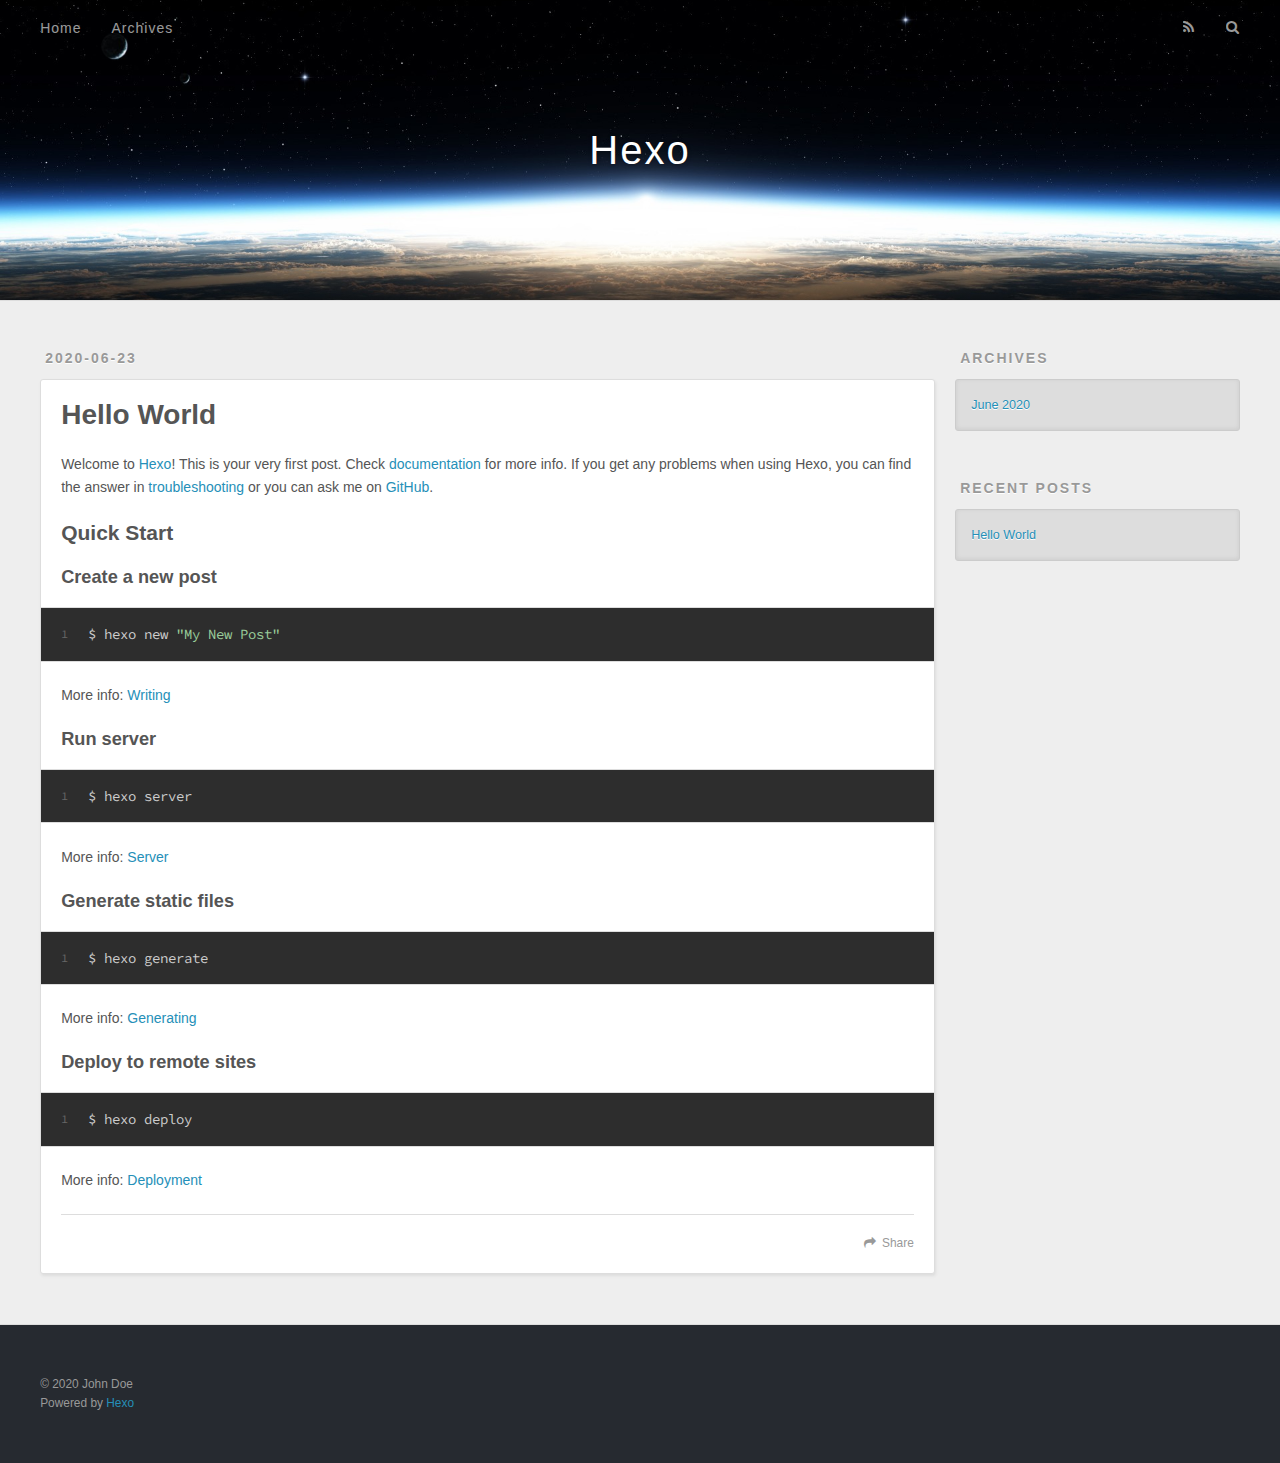
==== index.html @ b9de6163 "Site updated: 2020-06-23 17:57:42" ====
<!DOCTYPE html>
<html>
<head>
  <meta charset="utf-8">
  

  
  <title>Hexo</title>
  <meta name="viewport" content="width=device-width, initial-scale=1, maximum-scale=1">
  <meta property="og:type" content="website">
<meta property="og:title" content="Hexo">
<meta property="og:url" content="http://yoursite.com/index.html">
<meta property="og:site_name" content="Hexo">
<meta property="og:locale" content="en_US">
<meta property="article:author" content="John Doe">
<meta name="twitter:card" content="summary">
  
    <link rel="alternate" href="/atom.xml" title="Hexo" type="application/atom+xml">
  
  
    <link rel="icon" href="/favicon.png">
  
  
    <link href="//fonts.googleapis.com/css?family=Source+Code+Pro" rel="stylesheet" type="text/css">
  
  
<link rel="stylesheet" href="/css/style.css">

<meta name="generator" content="Hexo 4.2.1"></head>

<body>
  <div id="container">
    <div id="wrap">
      <header id="header">
  <div id="banner"></div>
  <div id="header-outer" class="outer">
    <div id="header-title" class="inner">
      <h1 id="logo-wrap">
        <a href="/" id="logo">Hexo</a>
      </h1>
      
    </div>
    <div id="header-inner" class="inner">
      <nav id="main-nav">
        <a id="main-nav-toggle" class="nav-icon"></a>
        
          <a class="main-nav-link" href="/">Home</a>
        
          <a class="main-nav-link" href="/archives">Archives</a>
        
      </nav>
      <nav id="sub-nav">
        
          <a id="nav-rss-link" class="nav-icon" href="/atom.xml" title="RSS Feed"></a>
        
        <a id="nav-search-btn" class="nav-icon" title="Search"></a>
      </nav>
      <div id="search-form-wrap">
        <form action="//google.com/search" method="get" accept-charset="UTF-8" class="search-form"><input type="search" name="q" class="search-form-input" placeholder="Search"><button type="submit" class="search-form-submit">&#xF002;</button><input type="hidden" name="sitesearch" value="http://yoursite.com"></form>
      </div>
    </div>
  </div>
</header>
      <div class="outer">
        <section id="main">
  
    <article id="post-hello-world" class="article article-type-post" itemscope itemprop="blogPost">
  <div class="article-meta">
    <a href="/2020/06/23/hello-world/" class="article-date">
  <time datetime="2020-06-23T09:22:14.409Z" itemprop="datePublished">2020-06-23</time>
</a>
    
  </div>
  <div class="article-inner">
    
    
      <header class="article-header">
        
  
    <h1 itemprop="name">
      <a class="article-title" href="/2020/06/23/hello-world/">Hello World</a>
    </h1>
  

      </header>
    
    <div class="article-entry" itemprop="articleBody">
      
        <p>Welcome to <a href="https://hexo.io/" target="_blank" rel="noopener">Hexo</a>! This is your very first post. Check <a href="https://hexo.io/docs/" target="_blank" rel="noopener">documentation</a> for more info. If you get any problems when using Hexo, you can find the answer in <a href="https://hexo.io/docs/troubleshooting.html" target="_blank" rel="noopener">troubleshooting</a> or you can ask me on <a href="https://github.com/hexojs/hexo/issues" target="_blank" rel="noopener">GitHub</a>.</p>
<h2 id="Quick-Start"><a href="#Quick-Start" class="headerlink" title="Quick Start"></a>Quick Start</h2><h3 id="Create-a-new-post"><a href="#Create-a-new-post" class="headerlink" title="Create a new post"></a>Create a new post</h3><figure class="highlight bash"><table><tr><td class="gutter"><pre><span class="line">1</span><br></pre></td><td class="code"><pre><span class="line">$ hexo new <span class="string">"My New Post"</span></span><br></pre></td></tr></table></figure>

<p>More info: <a href="https://hexo.io/docs/writing.html" target="_blank" rel="noopener">Writing</a></p>
<h3 id="Run-server"><a href="#Run-server" class="headerlink" title="Run server"></a>Run server</h3><figure class="highlight bash"><table><tr><td class="gutter"><pre><span class="line">1</span><br></pre></td><td class="code"><pre><span class="line">$ hexo server</span><br></pre></td></tr></table></figure>

<p>More info: <a href="https://hexo.io/docs/server.html" target="_blank" rel="noopener">Server</a></p>
<h3 id="Generate-static-files"><a href="#Generate-static-files" class="headerlink" title="Generate static files"></a>Generate static files</h3><figure class="highlight bash"><table><tr><td class="gutter"><pre><span class="line">1</span><br></pre></td><td class="code"><pre><span class="line">$ hexo generate</span><br></pre></td></tr></table></figure>

<p>More info: <a href="https://hexo.io/docs/generating.html" target="_blank" rel="noopener">Generating</a></p>
<h3 id="Deploy-to-remote-sites"><a href="#Deploy-to-remote-sites" class="headerlink" title="Deploy to remote sites"></a>Deploy to remote sites</h3><figure class="highlight bash"><table><tr><td class="gutter"><pre><span class="line">1</span><br></pre></td><td class="code"><pre><span class="line">$ hexo deploy</span><br></pre></td></tr></table></figure>

<p>More info: <a href="https://hexo.io/docs/one-command-deployment.html" target="_blank" rel="noopener">Deployment</a></p>

      
    </div>
    <footer class="article-footer">
      <a data-url="http://yoursite.com/2020/06/23/hello-world/" data-id="ckbrq4hy50000mcreekbw2uoo" class="article-share-link">Share</a>
      
      
    </footer>
  </div>
  
</article>


  


</section>
        
          <aside id="sidebar">
  
    

  
    

  
    
  
    
  <div class="widget-wrap">
    <h3 class="widget-title">Archives</h3>
    <div class="widget">
      <ul class="archive-list"><li class="archive-list-item"><a class="archive-list-link" href="/archives/2020/06/">June 2020</a></li></ul>
    </div>
  </div>


  
    
  <div class="widget-wrap">
    <h3 class="widget-title">Recent Posts</h3>
    <div class="widget">
      <ul>
        
          <li>
            <a href="/2020/06/23/hello-world/">Hello World</a>
          </li>
        
      </ul>
    </div>
  </div>

  
</aside>
        
      </div>
      <footer id="footer">
  
  <div class="outer">
    <div id="footer-info" class="inner">
      &copy; 2020 John Doe<br>
      Powered by <a href="http://hexo.io/" target="_blank">Hexo</a>
    </div>
  </div>
</footer>
    </div>
    <nav id="mobile-nav">
  
    <a href="/" class="mobile-nav-link">Home</a>
  
    <a href="/archives" class="mobile-nav-link">Archives</a>
  
</nav>
    

<script src="//ajax.googleapis.com/ajax/libs/jquery/2.0.3/jquery.min.js"></script>


  
<link rel="stylesheet" href="/fancybox/jquery.fancybox.css">

  
<script src="/fancybox/jquery.fancybox.pack.js"></script>




<script src="/js/script.js"></script>




  </div>
</body>
</html>
---- css/style.css ----
body {
  width: 100%;
}
body:before,
body:after {
  content: "";
  display: table;
}
body:after {
  clear: both;
}
html,
body,
div,
span,
applet,
object,
iframe,
h1,
h2,
h3,
h4,
h5,
h6,
p,
blockquote,
pre,
a,
abbr,
acronym,
address,
big,
cite,
code,
del,
dfn,
em,
img,
ins,
kbd,
q,
s,
samp,
small,
strike,
strong,
sub,
sup,
tt,
var,
dl,
dt,
dd,
ol,
ul,
li,
fieldset,
form,
label,
legend,
table,
caption,
tbody,
tfoot,
thead,
tr,
th,
td {
  margin: 0;
  padding: 0;
  border: 0;
  outline: 0;
  font-weight: inherit;
  font-style: inherit;
  font-family: inherit;
  font-size: 100%;
  vertical-align: baseline;
}
body {
  line-height: 1;
  color: #000;
  background: #fff;
}
ol,
ul {
  list-style: none;
}
table {
  border-collapse: separate;
  border-spacing: 0;
  vertical-align: middle;
}
caption,
th,
td {
  text-align: left;
  font-weight: normal;
  vertical-align: middle;
}
a img {
  border: none;
}
input,
button {
  margin: 0;
  padding: 0;
}
input::-moz-focus-inner,
button::-moz-focus-inner {
  border: 0;
  padding: 0;
}
@font-face {
  font-family: FontAwesome;
  font-style: normal;
  font-weight: normal;
  src: url("fonts/fontawesome-webfont.eot?v=#4.0.3");
  src: url("fonts/fontawesome-webfont.eot?#iefix&v=#4.0.3") format("embedded-opentype"), url("fonts/fontawesome-webfont.woff?v=#4.0.3") format("woff"), url("fonts/fontawesome-webfont.ttf?v=#4.0.3") format("truetype"), url("fonts/fontawesome-webfont.svg#fontawesomeregular?v=#4.0.3") format("svg");
}
html,
body,
#container {
  height: 100%;
}
body {
  background: #eee;
  font: 14px -apple-system, BlinkMacSystemFont, "Segoe UI", "Roboto", "Oxygen", "Ubuntu", "Cantarell", "Fira Sans", "Droid Sans", "Helvetica Neue", sans-serif;
  -webkit-text-size-adjust: 100%;
}
.outer {
  max-width: 1220px;
  margin: 0 auto;
  padding: 0 20px;
}
.outer:before,
.outer:after {
  content: "";
  display: table;
}
.outer:after {
  clear: both;
}
.inner {
  display: inline;
  float: left;
  width: 98.33333333333333%;
  margin: 0 0.833333333333333%;
}
.left,
.alignleft {
  float: left;
}
.right,
.alignright {
  float: right;
}
.clear {
  clear: both;
}
#container {
  position: relative;
}
.mobile-nav-on {
  overflow: hidden;
}
#wrap {
  height: 100%;
  width: 100%;
  position: absolute;
  top: 0;
  left: 0;
  -webkit-transition: 0.2s ease-out;
  -moz-transition: 0.2s ease-out;
  -ms-transition: 0.2s ease-out;
  transition: 0.2s ease-out;
  z-index: 1;
  background: #eee;
}
.mobile-nav-on #wrap {
  left: 280px;
}
@media screen and (min-width: 768px) {
  #main {
    display: inline;
    float: left;
    width: 73.33333333333333%;
    margin: 0 0.833333333333333%;
  }
}
.article-date,
.article-category-link,
.archive-year,
.widget-title {
  text-decoration: none;
  text-transform: uppercase;
  letter-spacing: 2px;
  color: #999;
  margin-bottom: 1em;
  margin-left: 5px;
  line-height: 1em;
  text-shadow: 0 1px #fff;
  font-weight: bold;
}
.article-inner,
.archive-article-inner {
  background: #fff;
  -webkit-box-shadow: 1px 2px 3px #ddd;
  box-shadow: 1px 2px 3px #ddd;
  border: 1px solid #ddd;
  border-radius: 3px;
}
.article-entry h1,
.widget h1 {
  font-size: 2em;
}
.article-entry h2,
.widget h2 {
  font-size: 1.5em;
}
.article-entry h3,
.widget h3 {
  font-size: 1.3em;
}
.article-entry h4,
.widget h4 {
  font-size: 1.2em;
}
.article-entry h5,
.widget h5 {
  font-size: 1em;
}
.article-entry h6,
.widget h6 {
  font-size: 1em;
  color: #999;
}
.article-entry hr,
.widget hr {
  border: 1px dashed #ddd;
}
.article-entry strong,
.widget strong {
  font-weight: bold;
}
.article-entry em,
.widget em,
.article-entry cite,
.widget cite {
  font-style: italic;
}
.article-entry sup,
.widget sup,
.article-entry sub,
.widget sub {
  font-size: 0.75em;
  line-height: 0;
  position: relative;
  vertical-align: baseline;
}
.article-entry sup,
.widget sup {
  top: -0.5em;
}
.article-entry sub,
.widget sub {
  bottom: -0.2em;
}
.article-entry small,
.widget small {
  font-size: 0.85em;
}
.article-entry acronym,
.widget acronym,
.article-entry abbr,
.widget abbr {
  border-bottom: 1px dotted;
}
.article-entry ul,
.widget ul,
.article-entry ol,
.widget ol,
.article-entry dl,
.widget dl {
  margin: 0 20px;
  line-height: 1.6em;
}
.article-entry ul ul,
.widget ul ul,
.article-entry ol ul,
.widget ol ul,
.article-entry ul ol,
.widget ul ol,
.article-entry ol ol,
.widget ol ol {
  margin-top: 0;
  margin-bottom: 0;
}
.article-entry ul,
.widget ul {
  list-style: disc;
}
.article-entry ol,
.widget ol {
  list-style: decimal;
}
.article-entry dt,
.widget dt {
  font-weight: bold;
}
#header {
  height: 300px;
  position: relative;
  border-bottom: 1px solid #ddd;
}
#header:before,
#header:after {
  content: "";
  position: absolute;
  left: 0;
  right: 0;
  height: 40px;
}
#header:before {
  top: 0;
  background: -webkit-linear-gradient(rgba(0,0,0,0.2), transparent);
  background: -moz-linear-gradient(rgba(0,0,0,0.2), transparent);
  background: -ms-linear-gradient(rgba(0,0,0,0.2), transparent);
  background: linear-gradient(rgba(0,0,0,0.2), transparent);
}
#header:after {
  bottom: 0;
  background: -webkit-linear-gradient(transparent, rgba(0,0,0,0.2));
  background: -moz-linear-gradient(transparent, rgba(0,0,0,0.2));
  background: -ms-linear-gradient(transparent, rgba(0,0,0,0.2));
  background: linear-gradient(transparent, rgba(0,0,0,0.2));
}
#header-outer {
  height: 100%;
  position: relative;
}
#header-inner {
  position: relative;
  overflow: hidden;
}
#banner {
  position: absolute;
  top: 0;
  left: 0;
  width: 100%;
  height: 100%;
  background: url("images/banner.jpg") center #000;
  -webkit-background-size: cover;
  -moz-background-size: cover;
  background-size: cover;
  z-index: -1;
}
#header-title {
  text-align: center;
  height: 40px;
  position: absolute;
  top: 50%;
  left: 0;
  margin-top: -20px;
}
#logo,
#subtitle {
  text-decoration: none;
  color: #fff;
  font-weight: 300;
  text-shadow: 0 1px 4px rgba(0,0,0,0.3);
}
#logo {
  font-size: 40px;
  line-height: 40px;
  letter-spacing: 2px;
}
#subtitle {
  font-size: 16px;
  line-height: 16px;
  letter-spacing: 1px;
}
#subtitle-wrap {
  margin-top: 16px;
}
#main-nav {
  float: left;
  margin-left: -15px;
}
.nav-icon,
.main-nav-link {
  float: left;
  color: #fff;
  opacity: 0.6;
  text-decoration: none;
  text-shadow: 0 1px rgba(0,0,0,0.2);
  -webkit-transition: opacity 0.2s;
  -moz-transition: opacity 0.2s;
  -ms-transition: opacity 0.2s;
  transition: opacity 0.2s;
  display: block;
  padding: 20px 15px;
}
.nav-icon:hover,
.main-nav-link:hover {
  opacity: 1;
}
.nav-icon {
  font-family: FontAwesome;
  text-align: center;
  font-size: 14px;
  width: 14px;
  height: 14px;
  padding: 20px 15px;
  position: relative;
  cursor: pointer;
}
.main-nav-link {
  font-weight: 300;
  letter-spacing: 1px;
}
@media screen and (max-width: 479px) {
  .main-nav-link {
    display: none;
  }
}
#main-nav-toggle {
  display: none;
}
#main-nav-toggle:before {
  content: "\f0c9";
}
@media screen and (max-width: 479px) {
  #main-nav-toggle {
    display: block;
  }
}
#sub-nav {
  float: right;
  margin-right: -15px;
}
#nav-rss-link:before {
  content: "\f09e";
}
#nav-search-btn:before {
  content: "\f002";
}
#search-form-wrap {
  position: absolute;
  top: 15px;
  width: 150px;
  height: 30px;
  right: -150px;
  opacity: 0;
  -webkit-transition: 0.2s ease-out;
  -moz-transition: 0.2s ease-out;
  -ms-transition: 0.2s ease-out;
  transition: 0.2s ease-out;
}
#search-form-wrap.on {
  opacity: 1;
  right: 0;
}
@media screen and (max-width: 479px) {
  #search-form-wrap {
    width: 100%;
    right: -100%;
  }
}
.search-form {
  position: absolute;
  top: 0;
  left: 0;
  right: 0;
  background: #fff;
  padding: 5px 15px;
  border-radius: 15px;
  -webkit-box-shadow: 0 0 10px rgba(0,0,0,0.3);
  box-shadow: 0 0 10px rgba(0,0,0,0.3);
}
.search-form-input {
  border: none;
  background: none;
  color: #555;
  width: 100%;
  font: 13px -apple-system, BlinkMacSystemFont, "Segoe UI", "Roboto", "Oxygen", "Ubuntu", "Cantarell", "Fira Sans", "Droid Sans", "Helvetica Neue", sans-serif;
  outline: none;
}
.search-form-input::-webkit-search-results-decoration,
.search-form-input::-webkit-search-cancel-button {
  -webkit-appearance: none;
}
.search-form-submit {
  position: absolute;
  top: 50%;
  right: 10px;
  margin-top: -7px;
  font: 13px FontAwesome;
  border: none;
  background: none;
  color: #bbb;
  cursor: pointer;
}
.search-form-submit:hover,
.search-form-submit:focus {
  color: #777;
}
.article {
  margin: 50px 0;
}
.article-inner {
  overflow: hidden;
}
.article-meta:before,
.article-meta:after {
  content: "";
  display: table;
}
.article-meta:after {
  clear: both;
}
.article-date {
  float: left;
}
.article-category {
  float: left;
  line-height: 1em;
  color: #ccc;
  text-shadow: 0 1px #fff;
  margin-left: 8px;
}
.article-category:before {
  content: "\2022";
}
.article-category-link {
  margin: 0 12px 1em;
}
.article-header {
  padding: 20px 20px 0;
}
.article-title {
  text-decoration: none;
  font-size: 2em;
  font-weight: bold;
  color: #555;
  line-height: 1.1em;
  -webkit-transition: color 0.2s;
  -moz-transition: color 0.2s;
  -ms-transition: color 0.2s;
  transition: color 0.2s;
}
a.article-title:hover {
  color: #258fb8;
}
.article-entry {
  color: #555;
  padding: 0 20px;
}
.article-entry:before,
.article-entry:after {
  content: "";
  display: table;
}
.article-entry:after {
  clear: both;
}
.article-entry p,
.article-entry table {
  line-height: 1.6em;
  margin: 1.6em 0;
}
.article-entry h1,
.article-entry h2,
.article-entry h3,
.article-entry h4,
.article-entry h5,
.article-entry h6 {
  font-weight: bold;
}
.article-entry h1,
.article-entry h2,
.article-entry h3,
.article-entry h4,
.article-entry h5,
.article-entry h6 {
  line-height: 1.1em;
  margin: 1.1em 0;
}
.article-entry a {
  color: #258fb8;
  text-decoration: none;
}
.article-entry a:hover {
  text-decoration: underline;
}
.article-entry ul,
.article-entry ol,
.article-entry dl {
  margin-top: 1.6em;
  margin-bottom: 1.6em;
}
.article-entry img,
.article-entry video {
  max-width: 100%;
  height: auto;
  display: block;
  margin: auto;
}
.article-entry iframe {
  border: none;
}
.article-entry table {
  width: 100%;
  border-collapse: collapse;
  border-spacing: 0;
}
.article-entry th {
  font-weight: bold;
  border-bottom: 3px solid #ddd;
  padding-bottom: 0.5em;
}
.article-entry td {
  border-bottom: 1px solid #ddd;
  padding: 10px 0;
}
.article-entry blockquote {
  font-family: Georgia, "Times New Roman", serif;
  font-size: 1.4em;
  margin: 1.6em 20px;
  text-align: center;
}
.article-entry blockquote footer {
  font-size: 14px;
  margin: 1.6em 0;
  font-family: -apple-system, BlinkMacSystemFont, "Segoe UI", "Roboto", "Oxygen", "Ubuntu", "Cantarell", "Fira Sans", "Droid Sans", "Helvetica Neue", sans-serif;
}
.article-entry blockquote footer cite:before {
  content: "—";
  padding: 0 0.5em;
}
.article-entry .pullquote {
  text-align: left;
  width: 45%;
  margin: 0;
}
.article-entry .pullquote.left {
  margin-left: 0.5em;
  margin-right: 1em;
}
.article-entry .pullquote.right {
  margin-right: 0.5em;
  margin-left: 1em;
}
.article-entry .caption {
  color: #999;
  display: block;
  font-size: 0.9em;
  margin-top: 0.5em;
  position: relative;
  text-align: center;
}
.article-entry .video-container {
  position: relative;
  padding-top: 56.25%;
  height: 0;
  overflow: hidden;
}
.article-entry .video-container iframe,
.article-entry .video-container object,
.article-entry .video-container embed {
  position: absolute;
  top: 0;
  left: 0;
  width: 100%;
  height: 100%;
  margin-top: 0;
}
.article-more-link a {
  display: inline-block;
  line-height: 1em;
  padding: 6px 15px;
  border-radius: 15px;
  background: #eee;
  color: #999;
  text-shadow: 0 1px #fff;
  text-decoration: none;
}
.article-more-link a:hover {
  background: #258fb8;
  color: #fff;
  text-decoration: none;
  text-shadow: 0 1px #1e7293;
}
.article-footer {
  font-size: 0.85em;
  line-height: 1.6em;
  border-top: 1px solid #ddd;
  padding-top: 1.6em;
  margin: 0 20px 20px;
}
.article-footer:before,
.article-footer:after {
  content: "";
  display: table;
}
.article-footer:after {
  clear: both;
}
.article-footer a {
  color: #999;
  text-decoration: none;
}
.article-footer a:hover {
  color: #555;
}
.article-tag-list-item {
  float: left;
  margin-right: 10px;
}
.article-tag-list-link:before {
  content: "#";
}
.article-comment-link {
  float: right;
}
.article-comment-link:before {
  content: "\f075";
  font-family: FontAwesome;
  padding-right: 8px;
}
.article-share-link {
  cursor: pointer;
  float: right;
  margin-left: 20px;
}
.article-share-link:before {
  content: "\f064";
  font-family: FontAwesome;
  padding-right: 6px;
}
#article-nav {
  position: relative;
}
#article-nav:before,
#article-nav:after {
  content: "";
  display: table;
}
#article-nav:after {
  clear: both;
}
@media screen and (min-width: 768px) {
  #article-nav {
    margin: 50px 0;
  }
  #article-nav:before {
    width: 8px;
    height: 8px;
    position: absolute;
    top: 50%;
    left: 50%;
    margin-top: -4px;
    margin-left: -4px;
    content: "";
    border-radius: 50%;
    background: #ddd;
    -webkit-box-shadow: 0 1px 2px #fff;
    box-shadow: 0 1px 2px #fff;
  }
}
.article-nav-link-wrap {
  text-decoration: none;
  text-shadow: 0 1px #fff;
  color: #999;
  -webkit-box-sizing: border-box;
  -moz-box-sizing: border-box;
  box-sizing: border-box;
  margin-top: 50px;
  text-align: center;
  display: block;
}
.article-nav-link-wrap:hover {
  color: #555;
}
@media screen and (min-width: 768px) {
  .article-nav-link-wrap {
    width: 50%;
    margin-top: 0;
  }
}
@media screen and (min-width: 768px) {
  #article-nav-newer {
    float: left;
    text-align: right;
    padding-right: 20px;
  }
}
@media screen and (min-width: 768px) {
  #article-nav-older {
    float: right;
    text-align: left;
    padding-left: 20px;
  }
}
.article-nav-caption {
  text-transform: uppercase;
  letter-spacing: 2px;
  color: #ddd;
  line-height: 1em;
  font-weight: bold;
}
#article-nav-newer .article-nav-caption {
  margin-right: -2px;
}
.article-nav-title {
  font-size: 0.85em;
  line-height: 1.6em;
  margin-top: 0.5em;
}
.article-share-box {
  position: absolute;
  display: none;
  background: #fff;
  -webkit-box-shadow: 1px 2px 10px rgba(0,0,0,0.2);
  box-shadow: 1px 2px 10px rgba(0,0,0,0.2);
  border-radius: 3px;
  margin-left: -145px;
  overflow: hidden;
  z-index: 1;
}
.article-share-box.on {
  display: block;
}
.article-share-input {
  width: 100%;
  background: none;
  -webkit-box-sizing: border-box;
  -moz-box-sizing: border-box;
  box-sizing: border-box;
  font: 14px -apple-system, BlinkMacSystemFont, "Segoe UI", "Roboto", "Oxygen", "Ubuntu", "Cantarell", "Fira Sans", "Droid Sans", "Helvetica Neue", sans-serif;
  padding: 0 15px;
  color: #555;
  outline: none;
  border: 1px solid #ddd;
  border-radius: 3px 3px 0 0;
  height: 36px;
  line-height: 36px;
}
.article-share-links {
  background: #eee;
}
.article-share-links:before,
.article-share-links:after {
  content: "";
  display: table;
}
.article-share-links:after {
  clear: both;
}
.article-share-twitter,
.article-share-facebook,
.article-share-pinterest,
.article-share-google {
  width: 50px;
  height: 36px;
  display: block;
  float: left;
  position: relative;
  color: #999;
  text-shadow: 0 1px #fff;
}
.article-share-twitter:before,
.article-share-facebook:before,
.article-share-pinterest:before,
.article-share-google:before {
  font-size: 20px;
  font-family: FontAwesome;
  width: 20px;
  height: 20px;
  position: absolute;
  top: 50%;
  left: 50%;
  margin-top: -10px;
  margin-left: -10px;
  text-align: center;
}
.article-share-twitter:hover,
.article-share-facebook:hover,
.article-share-pinterest:hover,
.article-share-google:hover {
  color: #fff;
}
.article-share-twitter:before {
  content: "\f099";
}
.article-share-twitter:hover {
  background: #00aced;
  text-shadow: 0 1px #008abe;
}
.article-share-facebook:before {
  content: "\f09a";
}
.article-share-facebook:hover {
  background: #3b5998;
  text-shadow: 0 1px #2f477a;
}
.article-share-pinterest:before {
  content: "\f0d2";
}
.article-share-pinterest:hover {
  background: #cb2027;
  text-shadow: 0 1px #a21a1f;
}
.article-share-google:before {
  content: "\f0d5";
}
.article-share-google:hover {
  background: #dd4b39;
  text-shadow: 0 1px #be3221;
}
.article-gallery {
  background: #000;
  position: relative;
}
.article-gallery-photos {
  position: relative;
  overflow: hidden;
}
.article-gallery-img {
  display: none;
  max-width: 100%;
}
.article-gallery-img:first-child {
  display: block;
}
.article-gallery-img.loaded {
  position: absolute;
  display: block;
}
.article-gallery-img img {
  display: block;
  max-width: 100%;
  margin: 0 auto;
}
#comments {
  background: #fff;
  -webkit-box-shadow: 1px 2px 3px #ddd;
  box-shadow: 1px 2px 3px #ddd;
  padding: 20px;
  border: 1px solid #ddd;
  border-radius: 3px;
  margin: 50px 0;
}
#comments a {
  color: #258fb8;
}
.archives-wrap {
  margin: 50px 0;
}
.archives:before,
.archives:after {
  content: "";
  display: table;
}
.archives:after {
  clear: both;
}
.archive-year-wrap {
  margin-bottom: 1em;
}
.archives {
  -webkit-column-gap: 10px;
  -moz-column-gap: 10px;
  column-gap: 10px;
}
@media screen and (min-width: 480px) and (max-width: 767px) {
  .archives {
    -webkit-column-count: 2;
    -moz-column-count: 2;
    column-count: 2;
  }
}
@media screen and (min-width: 768px) {
  .archives {
    -webkit-column-count: 3;
    -moz-column-count: 3;
    column-count: 3;
  }
}
.archive-article {
  -webkit-column-break-inside: avoid;
  page-break-inside: avoid;
  overflow: hidden;
  break-inside: avoid-column;
}
.archive-article-inner {
  padding: 10px;
  margin-bottom: 15px;
}
.archive-article-title {
  text-decoration: none;
  font-weight: bold;
  color: #555;
  -webkit-transition: color 0.2s;
  -moz-transition: color 0.2s;
  -ms-transition: color 0.2s;
  transition: color 0.2s;
  line-height: 1.6em;
}
.archive-article-title:hover {
  color: #258fb8;
}
.archive-article-footer {
  margin-top: 1em;
}
.archive-article-date {
  color: #999;
  text-decoration: none;
  font-size: 0.85em;
  line-height: 1em;
  margin-bottom: 0.5em;
  display: block;
}
#page-nav {
  margin: 50px auto;
  background: #fff;
  -webkit-box-shadow: 1px 2px 3px #ddd;
  box-shadow: 1px 2px 3px #ddd;
  border: 1px solid #ddd;
  border-radius: 3px;
  text-align: center;
  color: #999;
  overflow: hidden;
}
#page-nav:before,
#page-nav:after {
  content: "";
  display: table;
}
#page-nav:after {
  clear: both;
}
#page-nav a,
#page-nav span {
  padding: 10px 20px;
  line-height: 1;
  height: 2ex;
}
#page-nav a {
  color: #999;
  text-decoration: none;
}
#page-nav a:hover {
  background: #999;
  color: #fff;
}
#page-nav .prev {
  float: left;
}
#page-nav .next {
  float: right;
}
#page-nav .page-number {
  display: inline-block;
}
@media screen and (max-width: 479px) {
  #page-nav .page-number {
    display: none;
  }
}
#page-nav .current {
  color: #555;
  font-weight: bold;
}
#page-nav .space {
  color: #ddd;
}
#footer {
  background: #262a30;
  padding: 50px 0;
  border-top: 1px solid #ddd;
  color: #999;
}
#footer a {
  color: #258fb8;
  text-decoration: none;
}
#footer a:hover {
  text-decoration: underline;
}
#footer-info {
  line-height: 1.6em;
  font-size: 0.85em;
}
.article-entry pre,
.article-entry .highlight {
  background: #2d2d2d;
  margin: 0 -20px;
  padding: 15px 20px;
  border-style: solid;
  border-color: #ddd;
  border-width: 1px 0;
  overflow: auto;
  color: #ccc;
  line-height: 22.400000000000002px;
}
.article-entry .highlight .gutter pre,
.article-entry .gist .gist-file .gist-data .line-numbers {
  color: #666;
  font-size: 0.85em;
}
.article-entry pre,
.article-entry code {
  font-family: "Source Code Pro", Consolas, Monaco, Menlo, Consolas, monospace;
}
.article-entry code {
  background: #eee;
  text-shadow: 0 1px #fff;
  padding: 0 0.3em;
}
.article-entry pre code {
  background: none;
  text-shadow: none;
  padding: 0;
}
.article-entry .highlight pre {
  border: none;
  margin: 0;
  padding: 0;
}
.article-entry .highlight table {
  margin: 0;
  width: auto;
}
.article-entry .highlight td {
  border: none;
  padding: 0;
}
.article-entry .highlight figcaption {
  font-size: 0.85em;
  color: #999;
  line-height: 1em;
  margin-bottom: 1em;
}
.article-entry .highlight figcaption:before,
.article-entry .highlight figcaption:after {
  content: "";
  display: table;
}
.article-entry .highlight figcaption:after {
  clear: both;
}
.article-entry .highlight figcaption a {
  float: right;
}
.article-entry .highlight .gutter pre {
  text-align: right;
  padding-right: 20px;
}
.article-entry .highlight .line {
  height: 22.400000000000002px;
}
.article-entry .highlight .line.marked {
  background: #515151;
}
.article-entry .gist {
  margin: 0 -20px;
  border-style: solid;
  border-color: #ddd;
  border-width: 1px 0;
  background: #2d2d2d;
  padding: 15px 20px 15px 0;
}
.article-entry .gist .gist-file {
  border: none;
  font-family: "Source Code Pro", Consolas, Monaco, Menlo, Consolas, monospace;
  margin: 0;
}
.article-entry .gist .gist-file .gist-data {
  background: none;
  border: none;
}
.article-entry .gist .gist-file .gist-data .line-numbers {
  background: none;
  border: none;
  padding: 0 20px 0 0;
}
.article-entry .gist .gist-file .gist-data .line-data {
  padding: 0 !important;
}
.article-entry .gist .gist-file .highlight {
  margin: 0;
  padding: 0;
  border: none;
}
.article-entry .gist .gist-file .gist-meta {
  background: #2d2d2d;
  color: #999;
  font: 0.85em -apple-system, BlinkMacSystemFont, "Segoe UI", "Roboto", "Oxygen", "Ubuntu", "Cantarell", "Fira Sans", "Droid Sans", "Helvetica Neue", sans-serif;
  text-shadow: 0 0;
  padding: 0;
  margin-top: 1em;
  margin-left: 20px;
}
.article-entry .gist .gist-file .gist-meta a {
  color: #258fb8;
  font-weight: normal;
}
.article-entry .gist .gist-file .gist-meta a:hover {
  text-decoration: underline;
}
pre .comment,
pre .title {
  color: #999;
}
pre .variable,
pre .attribute,
pre .tag,
pre .regexp,
pre .ruby .constant,
pre .xml .tag .title,
pre .xml .pi,
pre .xml .doctype,
pre .html .doctype,
pre .css .id,
pre .css .class,
pre .css .pseudo {
  color: #f2777a;
}
pre .number,
pre .preprocessor,
pre .built_in,
pre .literal,
pre .params,
pre .constant {
  color: #f99157;
}
pre .class,
pre .ruby .class .title,
pre .css .rules .attribute {
  color: #9c9;
}
pre .string,
pre .value,
pre .inheritance,
pre .header,
pre .ruby .symbol,
pre .xml .cdata {
  color: #9c9;
}
pre .css .hexcolor {
  color: #6cc;
}
pre .function,
pre .python .decorator,
pre .python .title,
pre .ruby .function .title,
pre .ruby .title .keyword,
pre .perl .sub,
pre .javascript .title,
pre .coffeescript .title {
  color: #69c;
}
pre .keyword,
pre .javascript .function {
  color: #c9c;
}
@media screen and (max-width: 479px) {
  #mobile-nav {
    position: absolute;
    top: 0;
    left: 0;
    width: 280px;
    height: 100%;
    background: #191919;
    border-right: 1px solid #fff;
  }
}
@media screen and (max-width: 479px) {
  .mobile-nav-link {
    display: block;
    color: #999;
    text-decoration: none;
    padding: 15px 20px;
    font-weight: bold;
  }
  .mobile-nav-link:hover {
    color: #fff;
  }
}
@media screen and (min-width: 768px) {
  #sidebar {
    display: inline;
    float: left;
    width: 23.333333333333332%;
    margin: 0 0.833333333333333%;
  }
}
.widget-wrap {
  margin: 50px 0;
}
.widget {
  color: #777;
  text-shadow: 0 1px #fff;
  background: #ddd;
  -webkit-box-shadow: 0 -1px 4px #ccc inset;
  box-shadow: 0 -1px 4px #ccc inset;
  border: 1px solid #ccc;
  padding: 15px;
  border-radius: 3px;
}
.widget a {
  color: #258fb8;
  text-decoration: none;
}
.widget a:hover {
  text-decoration: underline;
}
.widget ul ul,
.widget ol ul,
.widget dl ul,
.widget ul ol,
.widget ol ol,
.widget dl ol,
.widget ul dl,
.widget ol dl,
.widget dl dl {
  margin-left: 15px;
  list-style: disc;
}
.widget {
  line-height: 1.6em;
  word-wrap: break-word;
  font-size: 0.9em;
}
.widget ul,
.widget ol {
  list-style: none;
  margin: 0;
}
.widget ul ul,
.widget ol ul,
.widget ul ol,
.widget ol ol {
  margin: 0 20px;
}
.widget ul ul,
.widget ol ul {
  list-style: disc;
}
.widget ul ol,
.widget ol ol {
  list-style: decimal;
}
.category-list-count,
.tag-list-count,
.archive-list-count {
  padding-left: 5px;
  color: #999;
  font-size: 0.85em;
}
.category-list-count:before,
.tag-list-count:before,
.archive-list-count:before {
  content: "(";
}
.category-list-count:after,
.tag-list-count:after,
.archive-list-count:after {
  content: ")";
}
.tagcloud a {
  margin-right: 5px;
  display: inline-block;
}
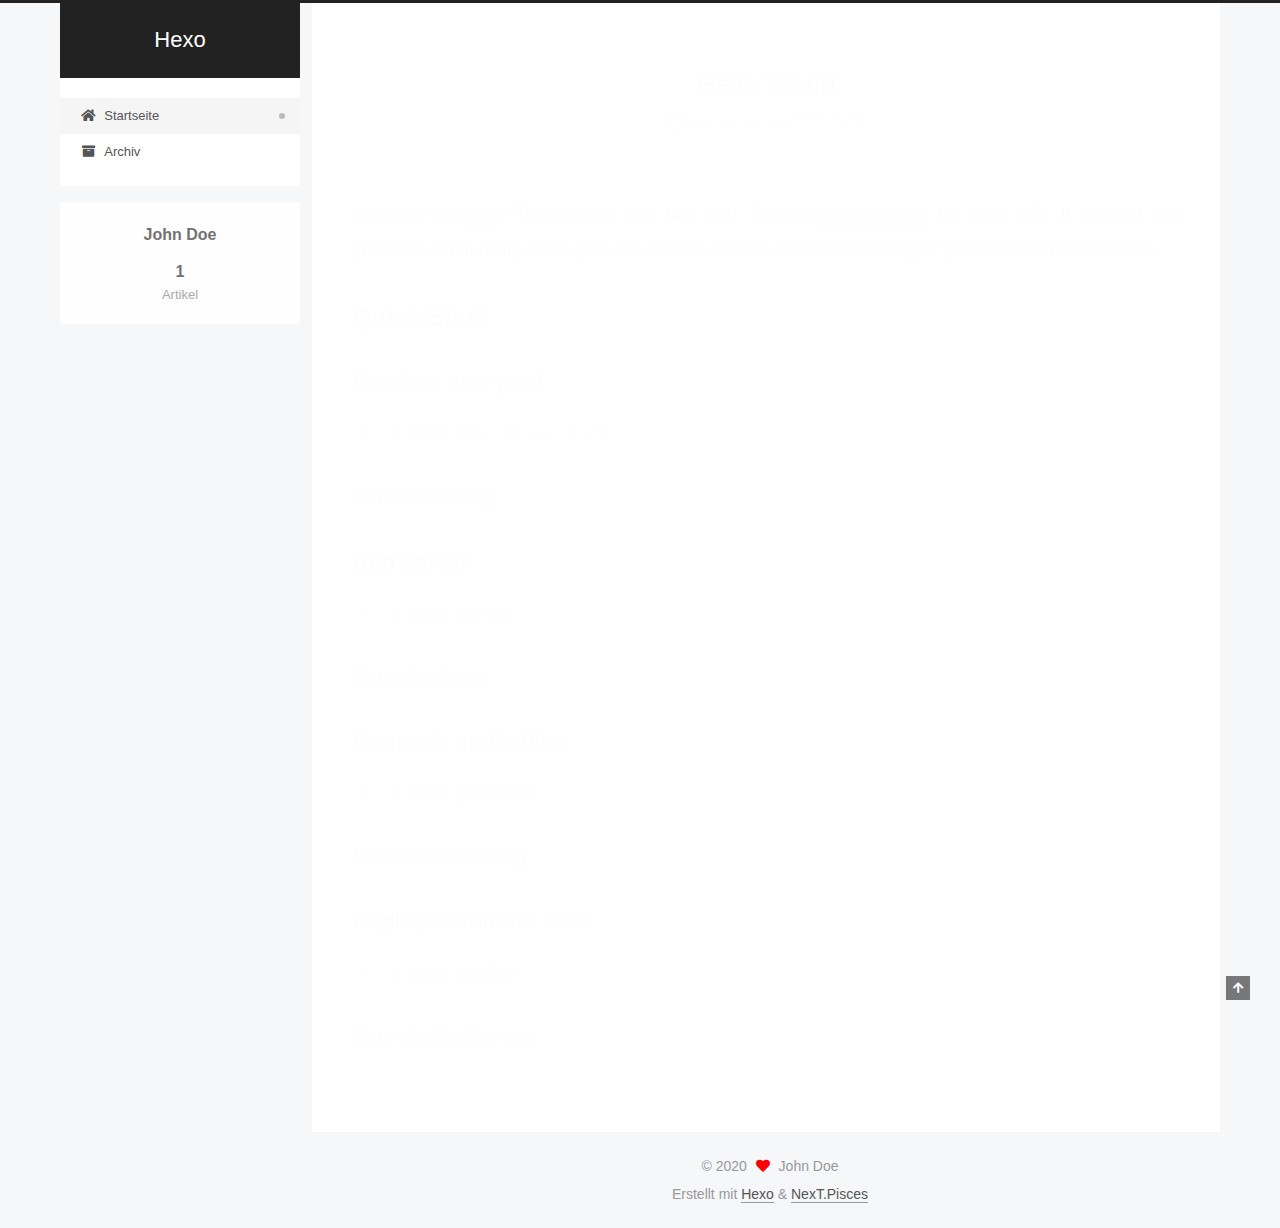
==== commit 58506ed7: "Site updated: 2020-06-24 11:16:13" ====
--- a/index.html
+++ b/index.html
@@ -1,196 +1,369 @@
 <!DOCTYPE html>
-<html>
+<html lang="zh-tw">
 <head>
-  <meta charset="utf-8">
-  
-
-  
-  <title>Hexo</title>
-  <meta name="viewport" content="width=device-width, initial-scale=1, maximum-scale=1">
+  <meta charset="UTF-8">
+<meta name="viewport" content="width=device-width, initial-scale=1, maximum-scale=2">
+<meta name="theme-color" content="#222">
+<meta name="generator" content="Hexo 4.2.1">
+  <link rel="apple-touch-icon" sizes="180x180" href="/images/apple-touch-icon-next.png">
+  <link rel="icon" type="image/png" sizes="32x32" href="/images/favicon-32x32-next.png">
+  <link rel="icon" type="image/png" sizes="16x16" href="/images/favicon-16x16-next.png">
+  <link rel="mask-icon" href="/images/logo.svg" color="#222">
+
+<link rel="stylesheet" href="/css/main.css">
+
+
+<link rel="stylesheet" href="/lib/font-awesome/css/all.min.css">
+
+<script id="hexo-configurations">
+    var NexT = window.NexT || {};
+    var CONFIG = {"hostname":"yoursite.com","root":"/","scheme":"Pisces","version":"7.8.0","exturl":false,"sidebar":{"position":"left","display":"post","padding":18,"offset":12,"onmobile":false},"copycode":{"enable":false,"show_result":false,"style":null},"back2top":{"enable":true,"sidebar":false,"scrollpercent":false},"bookmark":{"enable":false,"color":"#222","save":"auto"},"fancybox":false,"mediumzoom":false,"lazyload":false,"pangu":false,"comments":{"style":"tabs","active":null,"storage":true,"lazyload":false,"nav":null},"algolia":{"hits":{"per_page":10},"labels":{"input_placeholder":"Search for Posts","hits_empty":"We didn't find any results for the search: ${query}","hits_stats":"${hits} results found in ${time} ms"}},"localsearch":{"enable":false,"trigger":"auto","top_n_per_article":1,"unescape":false,"preload":false},"motion":{"enable":true,"async":false,"transition":{"post_block":"fadeIn","post_header":"slideDownIn","post_body":"slideDownIn","coll_header":"slideLeftIn","sidebar":"slideUpIn"}}};
+  </script>
+
   <meta property="og:type" content="website">
 <meta property="og:title" content="Hexo">
 <meta property="og:url" content="http://yoursite.com/index.html">
 <meta property="og:site_name" content="Hexo">
-<meta property="og:locale" content="en_US">
+<meta property="og:locale" content="zh_TW">
 <meta property="article:author" content="John Doe">
 <meta name="twitter:card" content="summary">
-  
-    <link rel="alternate" href="/atom.xml" title="Hexo" type="application/atom+xml">
-  
-  
-    <link rel="icon" href="/favicon.png">
-  
-  
-    <link href="//fonts.googleapis.com/css?family=Source+Code+Pro" rel="stylesheet" type="text/css">
-  
-  
-<link rel="stylesheet" href="/css/style.css">
-
-<meta name="generator" content="Hexo 4.2.1"></head>
-
-<body>
-  <div id="container">
-    <div id="wrap">
-      <header id="header">
-  <div id="banner"></div>
-  <div id="header-outer" class="outer">
-    <div id="header-title" class="inner">
-      <h1 id="logo-wrap">
-        <a href="/" id="logo">Hexo</a>
-      </h1>
+
+<link rel="canonical" href="http://yoursite.com/">
+
+
+<script id="page-configurations">
+  // https://hexo.io/docs/variables.html
+  CONFIG.page = {
+    sidebar: "",
+    isHome : true,
+    isPost : false,
+    lang   : 'zh-tw'
+  };
+</script>
+
+  <title>Hexo</title>
+  
+
+
+
+
+
+
+  <noscript>
+  <style>
+  .use-motion .brand,
+  .use-motion .menu-item,
+  .sidebar-inner,
+  .use-motion .post-block,
+  .use-motion .pagination,
+  .use-motion .comments,
+  .use-motion .post-header,
+  .use-motion .post-body,
+  .use-motion .collection-header { opacity: initial; }
+
+  .use-motion .site-title,
+  .use-motion .site-subtitle {
+    opacity: initial;
+    top: initial;
+  }
+
+  .use-motion .logo-line-before i { left: initial; }
+  .use-motion .logo-line-after i { right: initial; }
+  </style>
+</noscript>
+
+</head>
+
+<body itemscope itemtype="http://schema.org/WebPage">
+  <div class="container use-motion">
+    <div class="headband"></div>
+
+    <header class="header" itemscope itemtype="http://schema.org/WPHeader">
+      <div class="header-inner"><div class="site-brand-container">
+  <div class="site-nav-toggle">
+    <div class="toggle" aria-label="Navigationsleiste an/ausschalten">
+      <span class="toggle-line toggle-line-first"></span>
+      <span class="toggle-line toggle-line-middle"></span>
+      <span class="toggle-line toggle-line-last"></span>
+    </div>
+  </div>
+
+  <div class="site-meta">
+
+    <a href="/" class="brand" rel="start">
+      <span class="logo-line-before"><i></i></span>
+      <h1 class="site-title">Hexo</h1>
+      <span class="logo-line-after"><i></i></span>
+    </a>
+  </div>
+
+  <div class="site-nav-right">
+    <div class="toggle popup-trigger">
+    </div>
+  </div>
+</div>
+
+
+
+
+<nav class="site-nav">
+  <ul id="menu" class="main-menu menu">
+        <li class="menu-item menu-item-home">
+
+    <a href="/" rel="section"><i class="fa fa-home fa-fw"></i>Startseite</a>
+
+  </li>
+        <li class="menu-item menu-item-archives">
+
+    <a href="/archives/" rel="section"><i class="fa fa-archive fa-fw"></i>Archiv</a>
+
+  </li>
+  </ul>
+</nav>
+
+
+
+
+</div>
+    </header>
+
+    
+  <div class="back-to-top">
+    <i class="fa fa-arrow-up"></i>
+    <span>0%</span>
+  </div>
+
+
+    <main class="main">
+      <div class="main-inner">
+        <div class="content-wrap">
+          
+
+          <div class="content index posts-expand">
+            
+      
+  
+  
+  <article itemscope itemtype="http://schema.org/Article" class="post-block" lang="zh-tw">
+    <link itemprop="mainEntityOfPage" href="http://yoursite.com/2020/06/23/hello-world/">
+
+    <span hidden itemprop="author" itemscope itemtype="http://schema.org/Person">
+      <meta itemprop="image" content="/images/avatar.gif">
+      <meta itemprop="name" content="John Doe">
+      <meta itemprop="description" content="">
+    </span>
+
+    <span hidden itemprop="publisher" itemscope itemtype="http://schema.org/Organization">
+      <meta itemprop="name" content="Hexo">
+    </span>
+      <header class="post-header">
+        <h2 class="post-title" itemprop="name headline">
+          
+            <a href="/2020/06/23/hello-world/" class="post-title-link" itemprop="url">Hello World</a>
+        </h2>
+
+        <div class="post-meta">
+            <span class="post-meta-item">
+              <span class="post-meta-item-icon">
+                <i class="far fa-calendar"></i>
+              </span>
+              <span class="post-meta-item-text">Veröffentlicht am</span>
+
+              <time title="Erstellt: 2020-06-23 17:22:14" itemprop="dateCreated datePublished" datetime="2020-06-23T17:22:14+08:00">2020-06-23</time>
+            </span>
+
+          
+
+        </div>
+      </header>
+
+    
+    
+    
+    <div class="post-body" itemprop="articleBody">
+
+      
+          <p>Welcome to <a href="https://hexo.io/" target="_blank" rel="noopener">Hexo</a>! This is your very first post. Check <a href="https://hexo.io/docs/" target="_blank" rel="noopener">documentation</a> for more info. If you get any problems when using Hexo, you can find the answer in <a href="https://hexo.io/docs/troubleshooting.html" target="_blank" rel="noopener">troubleshooting</a> or you can ask me on <a href="https://github.com/hexojs/hexo/issues" target="_blank" rel="noopener">GitHub</a>.</p>
+<h2 id="Quick-Start"><a href="#Quick-Start" class="headerlink" title="Quick Start"></a>Quick Start</h2><h3 id="Create-a-new-post"><a href="#Create-a-new-post" class="headerlink" title="Create a new post"></a>Create a new post</h3><figure class="highlight bash"><table><tr><td class="gutter"><pre><span class="line">1</span><br></pre></td><td class="code"><pre><span class="line">$ hexo new <span class="string">"My New Post"</span></span><br></pre></td></tr></table></figure>
+
+<p>More info: <a href="https://hexo.io/docs/writing.html" target="_blank" rel="noopener">Writing</a></p>
+<h3 id="Run-server"><a href="#Run-server" class="headerlink" title="Run server"></a>Run server</h3><figure class="highlight bash"><table><tr><td class="gutter"><pre><span class="line">1</span><br></pre></td><td class="code"><pre><span class="line">$ hexo server</span><br></pre></td></tr></table></figure>
+
+<p>More info: <a href="https://hexo.io/docs/server.html" target="_blank" rel="noopener">Server</a></p>
+<h3 id="Generate-static-files"><a href="#Generate-static-files" class="headerlink" title="Generate static files"></a>Generate static files</h3><figure class="highlight bash"><table><tr><td class="gutter"><pre><span class="line">1</span><br></pre></td><td class="code"><pre><span class="line">$ hexo generate</span><br></pre></td></tr></table></figure>
+
+<p>More info: <a href="https://hexo.io/docs/generating.html" target="_blank" rel="noopener">Generating</a></p>
+<h3 id="Deploy-to-remote-sites"><a href="#Deploy-to-remote-sites" class="headerlink" title="Deploy to remote sites"></a>Deploy to remote sites</h3><figure class="highlight bash"><table><tr><td class="gutter"><pre><span class="line">1</span><br></pre></td><td class="code"><pre><span class="line">$ hexo deploy</span><br></pre></td></tr></table></figure>
+
+<p>More info: <a href="https://hexo.io/docs/one-command-deployment.html" target="_blank" rel="noopener">Deployment</a></p>
+
       
     </div>
-    <div id="header-inner" class="inner">
-      <nav id="main-nav">
-        <a id="main-nav-toggle" class="nav-icon"></a>
+
+    
+    
+    
+      <footer class="post-footer">
+        <div class="post-eof"></div>
+      </footer>
+  </article>
+  
+  
+  
+
+
+  
+
+
+
+          </div>
+          
+
+<script>
+  window.addEventListener('tabs:register', () => {
+    let { activeClass } = CONFIG.comments;
+    if (CONFIG.comments.storage) {
+      activeClass = localStorage.getItem('comments_active') || activeClass;
+    }
+    if (activeClass) {
+      let activeTab = document.querySelector(`a[href="#comment-${activeClass}"]`);
+      if (activeTab) {
+        activeTab.click();
+      }
+    }
+  });
+  if (CONFIG.comments.storage) {
+    window.addEventListener('tabs:click', event => {
+      if (!event.target.matches('.tabs-comment .tab-content .tab-pane')) return;
+      let commentClass = event.target.classList[1];
+      localStorage.setItem('comments_active', commentClass);
+    });
+  }
+</script>
+
+        </div>
+          
+  
+  <div class="toggle sidebar-toggle">
+    <span class="toggle-line toggle-line-first"></span>
+    <span class="toggle-line toggle-line-middle"></span>
+    <span class="toggle-line toggle-line-last"></span>
+  </div>
+
+  <aside class="sidebar">
+    <div class="sidebar-inner">
+
+      <ul class="sidebar-nav motion-element">
+        <li class="sidebar-nav-toc">
+          Inhaltsverzeichnis
+        </li>
+        <li class="sidebar-nav-overview">
+          Übersicht
+        </li>
+      </ul>
+
+      <!--noindex-->
+      <div class="post-toc-wrap sidebar-panel">
+      </div>
+      <!--/noindex-->
+
+      <div class="site-overview-wrap sidebar-panel">
+        <div class="site-author motion-element" itemprop="author" itemscope itemtype="http://schema.org/Person">
+  <p class="site-author-name" itemprop="name">John Doe</p>
+  <div class="site-description" itemprop="description"></div>
+</div>
+<div class="site-state-wrap motion-element">
+  <nav class="site-state">
+      <div class="site-state-item site-state-posts">
+          <a href="/archives/">
         
-          <a class="main-nav-link" href="/">Home</a>
+          <span class="site-state-item-count">1</span>
+          <span class="site-state-item-name">Artikel</span>
+        </a>
+      </div>
+  </nav>
+</div>
+
+
+
+      </div>
+
+    </div>
+  </aside>
+  <div id="sidebar-dimmer"></div>
+
+
+      </div>
+    </main>
+
+    <footer class="footer">
+      <div class="footer-inner">
         
-          <a class="main-nav-link" href="/archives">Archives</a>
+
         
-      </nav>
-      <nav id="sub-nav">
+
+<div class="copyright">
+  
+  &copy; 
+  <span itemprop="copyrightYear">2020</span>
+  <span class="with-love">
+    <i class="fa fa-heart"></i>
+  </span>
+  <span class="author" itemprop="copyrightHolder">John Doe</span>
+</div>
+  <div class="powered-by">Erstellt mit  <a href="https://hexo.io/" class="theme-link" rel="noopener" target="_blank">Hexo</a> & <a href="https://pisces.theme-next.org/" class="theme-link" rel="noopener" target="_blank">NexT.Pisces</a>
+  </div>
+
         
-          <a id="nav-rss-link" class="nav-icon" href="/atom.xml" title="RSS Feed"></a>
-        
-        <a id="nav-search-btn" class="nav-icon" title="Search"></a>
-      </nav>
-      <div id="search-form-wrap">
-        <form action="//google.com/search" method="get" accept-charset="UTF-8" class="search-form"><input type="search" name="q" class="search-form-input" placeholder="Search"><button type="submit" class="search-form-submit">&#xF002;</button><input type="hidden" name="sitesearch" value="http://yoursite.com"></form>
-      </div>
-    </div>
-  </div>
-</header>
-      <div class="outer">
-        <section id="main">
-  
-    <article id="post-hello-world" class="article article-type-post" itemscope itemprop="blogPost">
-  <div class="article-meta">
-    <a href="/2020/06/23/hello-world/" class="article-date">
-  <time datetime="2020-06-23T09:22:14.409Z" itemprop="datePublished">2020-06-23</time>
-</a>
-    
-  </div>
-  <div class="article-inner">
-    
-    
-      <header class="article-header">
-        
-  
-    <h1 itemprop="name">
-      <a class="article-title" href="/2020/06/23/hello-world/">Hello World</a>
-    </h1>
-  
-
-      </header>
-    
-    <div class="article-entry" itemprop="articleBody">
-      
-        <p>Welcome to <a href="https://hexo.io/" target="_blank" rel="noopener">Hexo</a>! This is your very first post. Check <a href="https://hexo.io/docs/" target="_blank" rel="noopener">documentation</a> for more info. If you get any problems when using Hexo, you can find the answer in <a href="https://hexo.io/docs/troubleshooting.html" target="_blank" rel="noopener">troubleshooting</a> or you can ask me on <a href="https://github.com/hexojs/hexo/issues" target="_blank" rel="noopener">GitHub</a>.</p>
-<h2 id="Quick-Start"><a href="#Quick-Start" class="headerlink" title="Quick Start"></a>Quick Start</h2><h3 id="Create-a-new-post"><a href="#Create-a-new-post" class="headerlink" title="Create a new post"></a>Create a new post</h3><figure class="highlight bash"><table><tr><td class="gutter"><pre><span class="line">1</span><br></pre></td><td class="code"><pre><span class="line">$ hexo new <span class="string">"My New Post"</span></span><br></pre></td></tr></table></figure>
-
-<p>More info: <a href="https://hexo.io/docs/writing.html" target="_blank" rel="noopener">Writing</a></p>
-<h3 id="Run-server"><a href="#Run-server" class="headerlink" title="Run server"></a>Run server</h3><figure class="highlight bash"><table><tr><td class="gutter"><pre><span class="line">1</span><br></pre></td><td class="code"><pre><span class="line">$ hexo server</span><br></pre></td></tr></table></figure>
-
-<p>More info: <a href="https://hexo.io/docs/server.html" target="_blank" rel="noopener">Server</a></p>
-<h3 id="Generate-static-files"><a href="#Generate-static-files" class="headerlink" title="Generate static files"></a>Generate static files</h3><figure class="highlight bash"><table><tr><td class="gutter"><pre><span class="line">1</span><br></pre></td><td class="code"><pre><span class="line">$ hexo generate</span><br></pre></td></tr></table></figure>
-
-<p>More info: <a href="https://hexo.io/docs/generating.html" target="_blank" rel="noopener">Generating</a></p>
-<h3 id="Deploy-to-remote-sites"><a href="#Deploy-to-remote-sites" class="headerlink" title="Deploy to remote sites"></a>Deploy to remote sites</h3><figure class="highlight bash"><table><tr><td class="gutter"><pre><span class="line">1</span><br></pre></td><td class="code"><pre><span class="line">$ hexo deploy</span><br></pre></td></tr></table></figure>
-
-<p>More info: <a href="https://hexo.io/docs/one-command-deployment.html" target="_blank" rel="noopener">Deployment</a></p>
-
-      
-    </div>
-    <footer class="article-footer">
-      <a data-url="http://yoursite.com/2020/06/23/hello-world/" data-id="ckbrq4hy50000mcreekbw2uoo" class="article-share-link">Share</a>
-      
-      
+
+
+
+
+
+
+
+
+      </div>
     </footer>
   </div>
-  
-</article>
-
-
-  
-
-
-</section>
-        
-          <aside id="sidebar">
-  
-    
-
-  
-    
-
-  
-    
-  
-    
-  <div class="widget-wrap">
-    <h3 class="widget-title">Archives</h3>
-    <div class="widget">
-      <ul class="archive-list"><li class="archive-list-item"><a class="archive-list-link" href="/archives/2020/06/">June 2020</a></li></ul>
-    </div>
-  </div>
-
-
-  
-    
-  <div class="widget-wrap">
-    <h3 class="widget-title">Recent Posts</h3>
-    <div class="widget">
-      <ul>
-        
-          <li>
-            <a href="/2020/06/23/hello-world/">Hello World</a>
-          </li>
-        
-      </ul>
-    </div>
-  </div>
-
-  
-</aside>
-        
-      </div>
-      <footer id="footer">
-  
-  <div class="outer">
-    <div id="footer-info" class="inner">
-      &copy; 2020 John Doe<br>
-      Powered by <a href="http://hexo.io/" target="_blank">Hexo</a>
-    </div>
-  </div>
-</footer>
-    </div>
-    <nav id="mobile-nav">
-  
-    <a href="/" class="mobile-nav-link">Home</a>
-  
-    <a href="/archives" class="mobile-nav-link">Archives</a>
-  
-</nav>
-    
-
-<script src="//ajax.googleapis.com/ajax/libs/jquery/2.0.3/jquery.min.js"></script>
-
-
-  
-<link rel="stylesheet" href="/fancybox/jquery.fancybox.css">
-
-  
-<script src="/fancybox/jquery.fancybox.pack.js"></script>
-
-
-
-
-<script src="/js/script.js"></script>
-
-
-
-
-  </div>
+
+  
+  <script src="/lib/anime.min.js"></script>
+  <script src="/lib/velocity/velocity.min.js"></script>
+  <script src="/lib/velocity/velocity.ui.min.js"></script>
+
+<script src="/js/utils.js"></script>
+
+<script src="/js/motion.js"></script>
+
+
+<script src="/js/schemes/pisces.js"></script>
+
+
+<script src="/js/next-boot.js"></script>
+
+
+
+
+  
+
+
+
+
+
+
+
+
+
+
+
+
+
+
+
+  
+
+  
+
 </body>
-</html>+</html>
--- a/css/main.css
+++ b/css/main.css
@@ -0,0 +1,2441 @@
+:root {
+  --body-bg-color: #f5f7f9;
+  --content-bg-color: #fff;
+  --card-bg-color: #f5f5f5;
+  --text-color: #555;
+  --blockquote-color: #666;
+  --link-color: #555;
+  --link-hover-color: #222;
+  --brand-color: #fff;
+  --brand-hover-color: #fff;
+  --table-row-odd-bg-color: #f9f9f9;
+  --table-row-hover-bg-color: #f5f5f5;
+  --menu-item-bg-color: #f5f5f5;
+  --btn-default-bg: #fff;
+  --btn-default-color: #555;
+  --btn-default-border-color: #555;
+  --btn-default-hover-bg: #222;
+  --btn-default-hover-color: #fff;
+  --btn-default-hover-border-color: #222;
+}
+html {
+  line-height: 1.15; /* 1 */
+  -webkit-text-size-adjust: 100%; /* 2 */
+}
+body {
+  margin: 0;
+}
+main {
+  display: block;
+}
+h1 {
+  font-size: 2em;
+  margin: 0.67em 0;
+}
+hr {
+  box-sizing: content-box; /* 1 */
+  height: 0; /* 1 */
+  overflow: visible; /* 2 */
+}
+pre {
+  font-family: monospace, monospace; /* 1 */
+  font-size: 1em; /* 2 */
+}
+a {
+  background: transparent;
+}
+abbr[title] {
+  border-bottom: none; /* 1 */
+  text-decoration: underline; /* 2 */
+  text-decoration: underline dotted; /* 2 */
+}
+b,
+strong {
+  font-weight: bolder;
+}
+code,
+kbd,
+samp {
+  font-family: monospace, monospace; /* 1 */
+  font-size: 1em; /* 2 */
+}
+small {
+  font-size: 80%;
+}
+sub,
+sup {
+  font-size: 75%;
+  line-height: 0;
+  position: relative;
+  vertical-align: baseline;
+}
+sub {
+  bottom: -0.25em;
+}
+sup {
+  top: -0.5em;
+}
+img {
+  border-style: none;
+}
+button,
+input,
+optgroup,
+select,
+textarea {
+  font-family: inherit; /* 1 */
+  font-size: 100%; /* 1 */
+  line-height: 1.15; /* 1 */
+  margin: 0; /* 2 */
+}
+button,
+input {
+/* 1 */
+  overflow: visible;
+}
+button,
+select {
+/* 1 */
+  text-transform: none;
+}
+button,
+[type='button'],
+[type='reset'],
+[type='submit'] {
+  -webkit-appearance: button;
+}
+button::-moz-focus-inner,
+[type='button']::-moz-focus-inner,
+[type='reset']::-moz-focus-inner,
+[type='submit']::-moz-focus-inner {
+  border-style: none;
+  padding: 0;
+}
+button:-moz-focusring,
+[type='button']:-moz-focusring,
+[type='reset']:-moz-focusring,
+[type='submit']:-moz-focusring {
+  outline: 1px dotted ButtonText;
+}
+fieldset {
+  padding: 0.35em 0.75em 0.625em;
+}
+legend {
+  box-sizing: border-box; /* 1 */
+  color: inherit; /* 2 */
+  display: table; /* 1 */
+  max-width: 100%; /* 1 */
+  padding: 0; /* 3 */
+  white-space: normal; /* 1 */
+}
+progress {
+  vertical-align: baseline;
+}
+textarea {
+  overflow: auto;
+}
+[type='checkbox'],
+[type='radio'] {
+  box-sizing: border-box; /* 1 */
+  padding: 0; /* 2 */
+}
+[type='number']::-webkit-inner-spin-button,
+[type='number']::-webkit-outer-spin-button {
+  height: auto;
+}
+[type='search'] {
+  outline-offset: -2px; /* 2 */
+  -webkit-appearance: textfield; /* 1 */
+}
+[type='search']::-webkit-search-decoration {
+  -webkit-appearance: none;
+}
+::-webkit-file-upload-button {
+  font: inherit; /* 2 */
+  -webkit-appearance: button; /* 1 */
+}
+details {
+  display: block;
+}
+summary {
+  display: list-item;
+}
+template {
+  display: none;
+}
+[hidden] {
+  display: none;
+}
+::selection {
+  background: #262a30;
+  color: #eee;
+}
+html,
+body {
+  height: 100%;
+}
+body {
+  background: var(--body-bg-color);
+  color: var(--text-color);
+  font-family: 'Lato', "PingFang SC", "Microsoft YaHei", sans-serif;
+  font-size: 1em;
+  line-height: 2;
+}
+@media (max-width: 991px) {
+  body {
+    padding-left: 0 !important;
+    padding-right: 0 !important;
+  }
+}
+h1,
+h2,
+h3,
+h4,
+h5,
+h6 {
+  font-family: 'Lato', "PingFang SC", "Microsoft YaHei", sans-serif;
+  font-weight: bold;
+  line-height: 1.5;
+  margin: 20px 0 15px;
+}
+h1 {
+  font-size: 1.5em;
+}
+h2 {
+  font-size: 1.375em;
+}
+h3 {
+  font-size: 1.25em;
+}
+h4 {
+  font-size: 1.125em;
+}
+h5 {
+  font-size: 1em;
+}
+h6 {
+  font-size: 0.875em;
+}
+p {
+  margin: 0 0 20px 0;
+}
+a,
+span.exturl {
+  border-bottom: 1px solid #999;
+  color: var(--link-color);
+  outline: 0;
+  text-decoration: none;
+  overflow-wrap: break-word;
+  word-wrap: break-word;
+  cursor: pointer;
+}
+a:hover,
+span.exturl:hover {
+  border-bottom-color: var(--link-hover-color);
+  color: var(--link-hover-color);
+}
+iframe,
+img,
+video {
+  display: block;
+  margin-left: auto;
+  margin-right: auto;
+  max-width: 100%;
+}
+hr {
+  background-image: repeating-linear-gradient(-45deg, #ddd, #ddd 4px, transparent 4px, transparent 8px);
+  border: 0;
+  height: 3px;
+  margin: 40px 0;
+}
+blockquote {
+  border-left: 4px solid #ddd;
+  color: var(--blockquote-color);
+  margin: 0;
+  padding: 0 15px;
+}
+blockquote cite::before {
+  content: '-';
+  padding: 0 5px;
+}
+dt {
+  font-weight: bold;
+}
+dd {
+  margin: 0;
+  padding: 0;
+}
+kbd {
+  background-color: #f5f5f5;
+  background-image: linear-gradient(#eee, #fff, #eee);
+  border: 1px solid #ccc;
+  border-radius: 0.2em;
+  box-shadow: 0.1em 0.1em 0.2em rgba(0,0,0,0.1);
+  color: #555;
+  font-family: inherit;
+  padding: 0.1em 0.3em;
+  white-space: nowrap;
+}
+.table-container {
+  overflow: auto;
+}
+table {
+  border-collapse: collapse;
+  border-spacing: 0;
+  font-size: 0.875em;
+  margin: 0 0 20px 0;
+  width: 100%;
+}
+tbody tr:nth-of-type(odd) {
+  background: var(--table-row-odd-bg-color);
+}
+tbody tr:hover {
+  background: var(--table-row-hover-bg-color);
+}
+caption,
+th,
+td {
+  font-weight: normal;
+  padding: 8px;
+  vertical-align: middle;
+}
+th,
+td {
+  border: 1px solid #ddd;
+  border-bottom: 3px solid #ddd;
+}
+th {
+  font-weight: 700;
+  padding-bottom: 10px;
+}
+td {
+  border-bottom-width: 1px;
+}
+.btn {
+  background: var(--btn-default-bg);
+  border: 2px solid var(--btn-default-border-color);
+  border-radius: 2px;
+  color: var(--btn-default-color);
+  display: inline-block;
+  font-size: 0.875em;
+  line-height: 2;
+  padding: 0 20px;
+  text-decoration: none;
+  transition-property: background-color;
+  transition-delay: 0s;
+  transition-duration: 0.2s;
+  transition-timing-function: ease-in-out;
+}
+.btn:hover {
+  background: var(--btn-default-hover-bg);
+  border-color: var(--btn-default-hover-border-color);
+  color: var(--btn-default-hover-color);
+}
+.btn + .btn {
+  margin: 0 0 8px 8px;
+}
+.btn .fa-fw {
+  text-align: left;
+  width: 1.285714285714286em;
+}
+.toggle {
+  line-height: 0;
+}
+.toggle .toggle-line {
+  background: #fff;
+  display: inline-block;
+  height: 2px;
+  left: 0;
+  position: relative;
+  top: 0;
+  transition: all 0.4s;
+  vertical-align: top;
+  width: 100%;
+}
+.toggle .toggle-line:not(:first-child) {
+  margin-top: 3px;
+}
+.toggle.toggle-arrow .toggle-line-first {
+  left: 50%;
+  top: 2px;
+  transform: rotate(45deg);
+  width: 50%;
+}
+.toggle.toggle-arrow .toggle-line-middle {
+  left: 2px;
+  width: 90%;
+}
+.toggle.toggle-arrow .toggle-line-last {
+  left: 50%;
+  top: -2px;
+  transform: rotate(-45deg);
+  width: 50%;
+}
+.toggle.toggle-close .toggle-line-first {
+  transform: rotate(-45deg);
+  top: 5px;
+}
+.toggle.toggle-close .toggle-line-middle {
+  opacity: 0;
+}
+.toggle.toggle-close .toggle-line-last {
+  transform: rotate(45deg);
+  top: -5px;
+}
+.highlight,
+pre {
+  background: #f7f7f7;
+  color: #4d4d4c;
+  line-height: 1.6;
+  margin: 0 auto 20px;
+}
+pre,
+code {
+  font-family: consolas, Menlo, monospace, "PingFang SC", "Microsoft YaHei";
+}
+code {
+  background: #eee;
+  border-radius: 3px;
+  color: #555;
+  padding: 2px 4px;
+  overflow-wrap: break-word;
+  word-wrap: break-word;
+}
+.highlight *::selection {
+  background: #d6d6d6;
+}
+.highlight pre {
+  border: 0;
+  margin: 0;
+  padding: 10px 0;
+}
+.highlight table {
+  border: 0;
+  margin: 0;
+  width: auto;
+}
+.highlight td {
+  border: 0;
+  padding: 0;
+}
+.highlight figcaption {
+  background: #eff2f3;
+  color: #4d4d4c;
+  display: flex;
+  font-size: 0.875em;
+  justify-content: space-between;
+  line-height: 1.2;
+  padding: 0.5em;
+}
+.highlight figcaption a {
+  color: #4d4d4c;
+}
+.highlight figcaption a:hover {
+  border-bottom-color: #4d4d4c;
+}
+.highlight .gutter {
+  -moz-user-select: none;
+  -ms-user-select: none;
+  -webkit-user-select: none;
+  user-select: none;
+}
+.highlight .gutter pre {
+  background: #eff2f3;
+  color: #869194;
+  padding-left: 10px;
+  padding-right: 10px;
+  text-align: right;
+}
+.highlight .code pre {
+  background: #f7f7f7;
+  padding-left: 10px;
+  width: 100%;
+}
+.gist table {
+  width: auto;
+}
+.gist table td {
+  border: 0;
+}
+pre {
+  overflow: auto;
+  padding: 10px;
+}
+pre code {
+  background: none;
+  color: #4d4d4c;
+  font-size: 0.875em;
+  padding: 0;
+  text-shadow: none;
+}
+pre .deletion {
+  background: #fdd;
+}
+pre .addition {
+  background: #dfd;
+}
+pre .meta {
+  color: #eab700;
+  -moz-user-select: none;
+  -ms-user-select: none;
+  -webkit-user-select: none;
+  user-select: none;
+}
+pre .comment {
+  color: #8e908c;
+}
+pre .variable,
+pre .attribute,
+pre .tag,
+pre .name,
+pre .regexp,
+pre .ruby .constant,
+pre .xml .tag .title,
+pre .xml .pi,
+pre .xml .doctype,
+pre .html .doctype,
+pre .css .id,
+pre .css .class,
+pre .css .pseudo {
+  color: #c82829;
+}
+pre .number,
+pre .preprocessor,
+pre .built_in,
+pre .builtin-name,
+pre .literal,
+pre .params,
+pre .constant,
+pre .command {
+  color: #f5871f;
+}
+pre .ruby .class .title,
+pre .css .rules .attribute,
+pre .string,
+pre .symbol,
+pre .value,
+pre .inheritance,
+pre .header,
+pre .ruby .symbol,
+pre .xml .cdata,
+pre .special,
+pre .formula {
+  color: #718c00;
+}
+pre .title,
+pre .css .hexcolor {
+  color: #3e999f;
+}
+pre .function,
+pre .python .decorator,
+pre .python .title,
+pre .ruby .function .title,
+pre .ruby .title .keyword,
+pre .perl .sub,
+pre .javascript .title,
+pre .coffeescript .title {
+  color: #4271ae;
+}
+pre .keyword,
+pre .javascript .function {
+  color: #8959a8;
+}
+.blockquote-center {
+  border-left: none;
+  margin: 40px 0;
+  padding: 0;
+  position: relative;
+  text-align: center;
+}
+.blockquote-center .fa {
+  display: block;
+  opacity: 0.6;
+  position: absolute;
+  width: 100%;
+}
+.blockquote-center .fa-quote-left {
+  border-top: 1px solid #ccc;
+  text-align: left;
+  top: -20px;
+}
+.blockquote-center .fa-quote-right {
+  border-bottom: 1px solid #ccc;
+  text-align: right;
+  bottom: -20px;
+}
+.blockquote-center p,
+.blockquote-center div {
+  text-align: center;
+}
+.post-body .group-picture img {
+  margin: 0 auto;
+  padding: 0 3px;
+}
+.group-picture-row {
+  margin-bottom: 6px;
+  overflow: hidden;
+}
+.group-picture-column {
+  float: left;
+  margin-bottom: 10px;
+}
+.post-body .label {
+  color: #555;
+  display: inline;
+  padding: 0 2px;
+}
+.post-body .label.default {
+  background: #f0f0f0;
+}
+.post-body .label.primary {
+  background: #efe6f7;
+}
+.post-body .label.info {
+  background: #e5f2f8;
+}
+.post-body .label.success {
+  background: #e7f4e9;
+}
+.post-body .label.warning {
+  background: #fcf6e1;
+}
+.post-body .label.danger {
+  background: #fae8eb;
+}
+.post-body .tabs {
+  margin-bottom: 20px;
+}
+.post-body .tabs,
+.tabs-comment {
+  display: block;
+  padding-top: 10px;
+  position: relative;
+}
+.post-body .tabs ul.nav-tabs,
+.tabs-comment ul.nav-tabs {
+  display: flex;
+  flex-wrap: wrap;
+  margin: 0;
+  margin-bottom: -1px;
+  padding: 0;
+}
+@media (max-width: 413px) {
+  .post-body .tabs ul.nav-tabs,
+  .tabs-comment ul.nav-tabs {
+    display: block;
+    margin-bottom: 5px;
+  }
+}
+.post-body .tabs ul.nav-tabs li.tab,
+.tabs-comment ul.nav-tabs li.tab {
+  border-bottom: 1px solid #ddd;
+  border-left: 1px solid transparent;
+  border-right: 1px solid transparent;
+  border-top: 3px solid transparent;
+  flex-grow: 1;
+  list-style-type: none;
+  border-radius: 0 0 0 0;
+}
+@media (max-width: 413px) {
+  .post-body .tabs ul.nav-tabs li.tab,
+  .tabs-comment ul.nav-tabs li.tab {
+    border-bottom: 1px solid transparent;
+    border-left: 3px solid transparent;
+    border-right: 1px solid transparent;
+    border-top: 1px solid transparent;
+  }
+}
+@media (max-width: 413px) {
+  .post-body .tabs ul.nav-tabs li.tab,
+  .tabs-comment ul.nav-tabs li.tab {
+    border-radius: 0;
+  }
+}
+.post-body .tabs ul.nav-tabs li.tab a,
+.tabs-comment ul.nav-tabs li.tab a {
+  border-bottom: initial;
+  display: block;
+  line-height: 1.8;
+  outline: 0;
+  padding: 0.25em 0.75em;
+  text-align: center;
+  transition-delay: 0s;
+  transition-duration: 0.2s;
+  transition-timing-function: ease-out;
+}
+.post-body .tabs ul.nav-tabs li.tab a i,
+.tabs-comment ul.nav-tabs li.tab a i {
+  width: 1.285714285714286em;
+}
+.post-body .tabs ul.nav-tabs li.tab.active,
+.tabs-comment ul.nav-tabs li.tab.active {
+  border-bottom: 1px solid transparent;
+  border-left: 1px solid #ddd;
+  border-right: 1px solid #ddd;
+  border-top: 3px solid #fc6423;
+}
+@media (max-width: 413px) {
+  .post-body .tabs ul.nav-tabs li.tab.active,
+  .tabs-comment ul.nav-tabs li.tab.active {
+    border-bottom: 1px solid #ddd;
+    border-left: 3px solid #fc6423;
+    border-right: 1px solid #ddd;
+    border-top: 1px solid #ddd;
+  }
+}
+.post-body .tabs ul.nav-tabs li.tab.active a,
+.tabs-comment ul.nav-tabs li.tab.active a {
+  color: var(--link-color);
+  cursor: default;
+}
+.post-body .tabs .tab-content .tab-pane,
+.tabs-comment .tab-content .tab-pane {
+  border: 1px solid #ddd;
+  border-top: 0;
+  padding: 20px 20px 0 20px;
+  border-radius: 0;
+}
+.post-body .tabs .tab-content .tab-pane:not(.active),
+.tabs-comment .tab-content .tab-pane:not(.active) {
+  display: none;
+}
+.post-body .tabs .tab-content .tab-pane.active,
+.tabs-comment .tab-content .tab-pane.active {
+  display: block;
+}
+.post-body .tabs .tab-content .tab-pane.active:nth-of-type(1),
+.tabs-comment .tab-content .tab-pane.active:nth-of-type(1) {
+  border-radius: 0 0 0 0;
+}
+@media (max-width: 413px) {
+  .post-body .tabs .tab-content .tab-pane.active:nth-of-type(1),
+  .tabs-comment .tab-content .tab-pane.active:nth-of-type(1) {
+    border-radius: 0;
+  }
+}
+.post-body .note {
+  border-radius: 3px;
+  margin-bottom: 20px;
+  padding: 1em;
+  position: relative;
+  border: 1px solid #eee;
+  border-left-width: 5px;
+}
+.post-body .note h2,
+.post-body .note h3,
+.post-body .note h4,
+.post-body .note h5,
+.post-body .note h6 {
+  margin-top: 0;
+  border-bottom: initial;
+  margin-bottom: 0;
+  padding-top: 0;
+}
+.post-body .note p:first-child,
+.post-body .note ul:first-child,
+.post-body .note ol:first-child,
+.post-body .note table:first-child,
+.post-body .note pre:first-child,
+.post-body .note blockquote:first-child,
+.post-body .note img:first-child {
+  margin-top: 0;
+}
+.post-body .note p:last-child,
+.post-body .note ul:last-child,
+.post-body .note ol:last-child,
+.post-body .note table:last-child,
+.post-body .note pre:last-child,
+.post-body .note blockquote:last-child,
+.post-body .note img:last-child {
+  margin-bottom: 0;
+}
+.post-body .note.default {
+  border-left-color: #777;
+}
+.post-body .note.default h2,
+.post-body .note.default h3,
+.post-body .note.default h4,
+.post-body .note.default h5,
+.post-body .note.default h6 {
+  color: #777;
+}
+.post-body .note.primary {
+  border-left-color: #6f42c1;
+}
+.post-body .note.primary h2,
+.post-body .note.primary h3,
+.post-body .note.primary h4,
+.post-body .note.primary h5,
+.post-body .note.primary h6 {
+  color: #6f42c1;
+}
+.post-body .note.info {
+  border-left-color: #428bca;
+}
+.post-body .note.info h2,
+.post-body .note.info h3,
+.post-body .note.info h4,
+.post-body .note.info h5,
+.post-body .note.info h6 {
+  color: #428bca;
+}
+.post-body .note.success {
+  border-left-color: #5cb85c;
+}
+.post-body .note.success h2,
+.post-body .note.success h3,
+.post-body .note.success h4,
+.post-body .note.success h5,
+.post-body .note.success h6 {
+  color: #5cb85c;
+}
+.post-body .note.warning {
+  border-left-color: #f0ad4e;
+}
+.post-body .note.warning h2,
+.post-body .note.warning h3,
+.post-body .note.warning h4,
+.post-body .note.warning h5,
+.post-body .note.warning h6 {
+  color: #f0ad4e;
+}
+.post-body .note.danger {
+  border-left-color: #d9534f;
+}
+.post-body .note.danger h2,
+.post-body .note.danger h3,
+.post-body .note.danger h4,
+.post-body .note.danger h5,
+.post-body .note.danger h6 {
+  color: #d9534f;
+}
+.pagination .prev,
+.pagination .next,
+.pagination .page-number,
+.pagination .space {
+  display: inline-block;
+  margin: 0 10px;
+  padding: 0 11px;
+  position: relative;
+  top: -1px;
+}
+@media (max-width: 767px) {
+  .pagination .prev,
+  .pagination .next,
+  .pagination .page-number,
+  .pagination .space {
+    margin: 0 5px;
+  }
+}
+.pagination {
+  border-top: 1px solid #eee;
+  margin: 120px 0 0;
+  text-align: center;
+}
+.pagination .prev,
+.pagination .next,
+.pagination .page-number {
+  border-bottom: 0;
+  border-top: 1px solid #eee;
+  transition-property: border-color;
+  transition-delay: 0s;
+  transition-duration: 0.2s;
+  transition-timing-function: ease-in-out;
+}
+.pagination .prev:hover,
+.pagination .next:hover,
+.pagination .page-number:hover {
+  border-top-color: #222;
+}
+.pagination .space {
+  margin: 0;
+  padding: 0;
+}
+.pagination .prev {
+  margin-left: 0;
+}
+.pagination .next {
+  margin-right: 0;
+}
+.pagination .page-number.current {
+  background: #ccc;
+  border-top-color: #ccc;
+  color: #fff;
+}
+@media (max-width: 767px) {
+  .pagination {
+    border-top: none;
+  }
+  .pagination .prev,
+  .pagination .next,
+  .pagination .page-number {
+    border-bottom: 1px solid #eee;
+    border-top: 0;
+    margin-bottom: 10px;
+    padding: 0 10px;
+  }
+  .pagination .prev:hover,
+  .pagination .next:hover,
+  .pagination .page-number:hover {
+    border-bottom-color: #222;
+  }
+}
+.comments {
+  margin-top: 60px;
+  overflow: hidden;
+}
+.comment-button-group {
+  display: flex;
+  flex-wrap: wrap-reverse;
+  justify-content: center;
+  margin: 1em 0;
+}
+.comment-button-group .comment-button {
+  margin: 0.1em 0.2em;
+}
+.comment-button-group .comment-button.active {
+  background: var(--btn-default-hover-bg);
+  border-color: var(--btn-default-hover-border-color);
+  color: var(--btn-default-hover-color);
+}
+.comment-position {
+  display: none;
+}
+.comment-position.active {
+  display: block;
+}
+.tabs-comment {
+  background: var(--content-bg-color);
+  margin-top: 4em;
+  padding-top: 0;
+}
+.tabs-comment .comments {
+  border: 0;
+  box-shadow: none;
+  margin-top: 0;
+  padding-top: 0;
+}
+.container {
+  min-height: 100%;
+  position: relative;
+}
+.main-inner {
+  margin: 0 auto;
+  width: calc(100% - 20px);
+}
+@media (min-width: 1200px) {
+  .main-inner {
+    width: 1160px;
+  }
+}
+@media (min-width: 1600px) {
+  .main-inner {
+    width: 73%;
+  }
+}
+@media (max-width: 767px) {
+  .content-wrap {
+    padding: 0 20px;
+  }
+}
+.header {
+  background: transparent;
+}
+.header-inner {
+  margin: 0 auto;
+  width: calc(100% - 20px);
+}
+@media (min-width: 1200px) {
+  .header-inner {
+    width: 1160px;
+  }
+}
+@media (min-width: 1600px) {
+  .header-inner {
+    width: 73%;
+  }
+}
+.site-brand-container {
+  display: flex;
+  flex-shrink: 0;
+  padding: 0 10px;
+}
+.headband {
+  background: #222;
+  height: 3px;
+}
+.site-meta {
+  flex-grow: 1;
+  text-align: center;
+}
+@media (max-width: 767px) {
+  .site-meta {
+    text-align: center;
+  }
+}
+.brand {
+  border-bottom: none;
+  color: var(--brand-color);
+  display: inline-block;
+  line-height: 1.375em;
+  padding: 0 40px;
+  position: relative;
+}
+.brand:hover {
+  color: var(--brand-hover-color);
+}
+.site-title {
+  font-family: 'Lato', "PingFang SC", "Microsoft YaHei", sans-serif;
+  font-size: 1.375em;
+  font-weight: normal;
+  margin: 0;
+}
+.site-subtitle {
+  color: #ddd;
+  font-size: 0.8125em;
+  margin: 10px 0;
+}
+.use-motion .brand {
+  opacity: 0;
+}
+.use-motion .site-title,
+.use-motion .site-subtitle,
+.use-motion .custom-logo-image {
+  opacity: 0;
+  position: relative;
+  top: -10px;
+}
+.site-nav-toggle,
+.site-nav-right {
+  display: none;
+}
+@media (max-width: 767px) {
+  .site-nav-toggle,
+  .site-nav-right {
+    display: flex;
+    flex-direction: column;
+    justify-content: center;
+  }
+}
+.site-nav-toggle .toggle,
+.site-nav-right .toggle {
+  color: var(--text-color);
+  padding: 10px;
+  width: 22px;
+}
+.site-nav-toggle .toggle .toggle-line,
+.site-nav-right .toggle .toggle-line {
+  background: var(--text-color);
+  border-radius: 1px;
+}
+.site-nav {
+  display: block;
+}
+@media (max-width: 767px) {
+  .site-nav {
+    clear: both;
+    display: none;
+  }
+}
+.site-nav.site-nav-on {
+  display: block;
+}
+.menu {
+  margin-top: 20px;
+  padding-left: 0;
+  text-align: center;
+}
+.menu-item {
+  display: inline-block;
+  list-style: none;
+  margin: 0 10px;
+}
+@media (max-width: 767px) {
+  .menu-item {
+    display: block;
+    margin-top: 10px;
+  }
+  .menu-item.menu-item-search {
+    display: none;
+  }
+}
+.menu-item a,
+.menu-item span.exturl {
+  border-bottom: 0;
+  display: block;
+  font-size: 0.8125em;
+  transition-property: border-color;
+  transition-delay: 0s;
+  transition-duration: 0.2s;
+  transition-timing-function: ease-in-out;
+}
+@media (hover: none) {
+  .menu-item a:hover,
+  .menu-item span.exturl:hover {
+    border-bottom-color: transparent !important;
+  }
+}
+.menu-item .fa,
+.menu-item .fab,
+.menu-item .far,
+.menu-item .fas {
+  margin-right: 8px;
+}
+.menu-item .badge {
+  display: inline-block;
+  font-weight: bold;
+  line-height: 1;
+  margin-left: 0.35em;
+  margin-top: 0.35em;
+  text-align: center;
+  white-space: nowrap;
+}
+@media (max-width: 767px) {
+  .menu-item .badge {
+    float: right;
+    margin-left: 0;
+  }
+}
+.menu-item-active a,
+.menu .menu-item a:hover,
+.menu .menu-item span.exturl:hover {
+  background: var(--menu-item-bg-color);
+}
+.use-motion .menu-item {
+  opacity: 0;
+}
+.sidebar {
+  background: #222;
+  bottom: 0;
+  box-shadow: inset 0 2px 6px #000;
+  position: fixed;
+  top: 0;
+}
+@media (max-width: 991px) {
+  .sidebar {
+    display: none;
+  }
+}
+.sidebar-inner {
+  color: #999;
+  padding: 18px 10px;
+  text-align: center;
+}
+.cc-license {
+  margin-top: 10px;
+  text-align: center;
+}
+.cc-license .cc-opacity {
+  border-bottom: none;
+  opacity: 0.7;
+}
+.cc-license .cc-opacity:hover {
+  opacity: 0.9;
+}
+.cc-license img {
+  display: inline-block;
+}
+.site-author-image {
+  border: 1px solid #eee;
+  display: block;
+  margin: 0 auto;
+  max-width: 120px;
+  padding: 2px;
+}
+.site-author-name {
+  color: var(--text-color);
+  font-weight: 600;
+  margin: 0;
+  text-align: center;
+}
+.site-description {
+  color: #999;
+  font-size: 0.8125em;
+  margin-top: 0;
+  text-align: center;
+}
+.links-of-author {
+  margin-top: 15px;
+}
+.links-of-author a,
+.links-of-author span.exturl {
+  border-bottom-color: #555;
+  display: inline-block;
+  font-size: 0.8125em;
+  margin-bottom: 10px;
+  margin-right: 10px;
+  vertical-align: middle;
+}
+.links-of-author a::before,
+.links-of-author span.exturl::before {
+  background: #7f0101;
+  border-radius: 50%;
+  content: ' ';
+  display: inline-block;
+  height: 4px;
+  margin-right: 3px;
+  vertical-align: middle;
+  width: 4px;
+}
+.sidebar-button {
+  margin-top: 15px;
+}
+.sidebar-button a {
+  border: 1px solid #fc6423;
+  border-radius: 4px;
+  color: #fc6423;
+  display: inline-block;
+  padding: 0 15px;
+}
+.sidebar-button a .fa,
+.sidebar-button a .fab,
+.sidebar-button a .far,
+.sidebar-button a .fas {
+  margin-right: 5px;
+}
+.sidebar-button a:hover {
+  background: #fc6423;
+  border: 1px solid #fc6423;
+  color: #fff;
+}
+.sidebar-button a:hover .fa,
+.sidebar-button a:hover .fab,
+.sidebar-button a:hover .far,
+.sidebar-button a:hover .fas {
+  color: #fff;
+}
+.links-of-blogroll {
+  font-size: 0.8125em;
+  margin-top: 10px;
+}
+.links-of-blogroll-title {
+  font-size: 0.875em;
+  font-weight: 600;
+  margin-top: 0;
+}
+.links-of-blogroll-list {
+  list-style: none;
+  margin: 0;
+  padding: 0;
+}
+#sidebar-dimmer {
+  display: none;
+}
+@media (max-width: 767px) {
+  #sidebar-dimmer {
+    background: #000;
+    display: block;
+    height: 100%;
+    left: 100%;
+    opacity: 0;
+    position: fixed;
+    top: 0;
+    width: 100%;
+    z-index: 1100;
+  }
+  .sidebar-active + #sidebar-dimmer {
+    opacity: 0.7;
+    transform: translateX(-100%);
+    transition: opacity 0.5s;
+  }
+}
+.sidebar-nav {
+  margin: 0;
+  padding-bottom: 20px;
+  padding-left: 0;
+}
+.sidebar-nav li {
+  border-bottom: 1px solid transparent;
+  color: var(--text-color);
+  cursor: pointer;
+  display: inline-block;
+  font-size: 0.875em;
+}
+.sidebar-nav li.sidebar-nav-overview {
+  margin-left: 10px;
+}
+.sidebar-nav li:hover {
+  color: #fc6423;
+}
+.sidebar-nav .sidebar-nav-active {
+  border-bottom-color: #fc6423;
+  color: #fc6423;
+}
+.sidebar-nav .sidebar-nav-active:hover {
+  color: #fc6423;
+}
+.sidebar-panel {
+  display: none;
+  overflow-x: hidden;
+  overflow-y: auto;
+}
+.sidebar-panel-active {
+  display: block;
+}
+.sidebar-toggle {
+  background: #222;
+  bottom: 45px;
+  cursor: pointer;
+  height: 14px;
+  left: 30px;
+  padding: 5px;
+  position: fixed;
+  width: 14px;
+  z-index: 1300;
+}
+@media (max-width: 991px) {
+  .sidebar-toggle {
+    left: 20px;
+    opacity: 0.8;
+    display: none;
+  }
+}
+.sidebar-toggle:hover .toggle-line {
+  background: #fc6423;
+}
+.post-toc {
+  font-size: 0.875em;
+}
+.post-toc ol {
+  list-style: none;
+  margin: 0;
+  padding: 0 2px 5px 10px;
+  text-align: left;
+}
+.post-toc ol > ol {
+  padding-left: 0;
+}
+.post-toc ol a {
+  transition-property: all;
+  transition-delay: 0s;
+  transition-duration: 0.2s;
+  transition-timing-function: ease-in-out;
+}
+.post-toc .nav-item {
+  line-height: 1.8;
+  overflow: hidden;
+  text-overflow: ellipsis;
+  white-space: nowrap;
+}
+.post-toc .nav .nav-child {
+  display: none;
+}
+.post-toc .nav .active > .nav-child {
+  display: block;
+}
+.post-toc .nav .active-current > .nav-child {
+  display: block;
+}
+.post-toc .nav .active-current > .nav-child > .nav-item {
+  display: block;
+}
+.post-toc .nav .active > a {
+  border-bottom-color: #fc6423;
+  color: #fc6423;
+}
+.post-toc .nav .active-current > a {
+  color: #fc6423;
+}
+.post-toc .nav .active-current > a:hover {
+  color: #fc6423;
+}
+.site-state {
+  display: flex;
+  justify-content: center;
+  line-height: 1.4;
+  margin-top: 10px;
+  overflow: hidden;
+  text-align: center;
+  white-space: nowrap;
+}
+.site-state-item {
+  padding: 0 15px;
+}
+.site-state-item:not(:first-child) {
+  border-left: 1px solid #eee;
+}
+.site-state-item a {
+  border-bottom: none;
+}
+.site-state-item-count {
+  display: block;
+  font-size: 1em;
+  font-weight: 600;
+  text-align: center;
+}
+.site-state-item-name {
+  color: #999;
+  font-size: 0.8125em;
+}
+.footer {
+  color: #999;
+  font-size: 0.875em;
+  padding: 20px 0;
+}
+.footer.footer-fixed {
+  bottom: 0;
+  left: 0;
+  position: absolute;
+  right: 0;
+}
+.footer-inner {
+  box-sizing: border-box;
+  margin: 0 auto;
+  text-align: center;
+  width: calc(100% - 20px);
+}
+@media (min-width: 1200px) {
+  .footer-inner {
+    width: 1160px;
+  }
+}
+@media (min-width: 1600px) {
+  .footer-inner {
+    width: 73%;
+  }
+}
+.languages {
+  display: inline-block;
+  font-size: 1.125em;
+  position: relative;
+}
+.languages .lang-select-label span {
+  margin: 0 0.5em;
+}
+.languages .lang-select {
+  height: 100%;
+  left: 0;
+  opacity: 0;
+  position: absolute;
+  top: 0;
+  width: 100%;
+}
+.with-love {
+  color: #ff0000;
+  display: inline-block;
+  margin: 0 5px;
+}
+.powered-by,
+.theme-info {
+  display: inline-block;
+}
+@-moz-keyframes iconAnimate {
+  0%, 100% {
+    transform: scale(1);
+  }
+  10%, 30% {
+    transform: scale(0.9);
+  }
+  20%, 40%, 60%, 80% {
+    transform: scale(1.1);
+  }
+  50%, 70% {
+    transform: scale(1.1);
+  }
+}
+@-webkit-keyframes iconAnimate {
+  0%, 100% {
+    transform: scale(1);
+  }
+  10%, 30% {
+    transform: scale(0.9);
+  }
+  20%, 40%, 60%, 80% {
+    transform: scale(1.1);
+  }
+  50%, 70% {
+    transform: scale(1.1);
+  }
+}
+@-o-keyframes iconAnimate {
+  0%, 100% {
+    transform: scale(1);
+  }
+  10%, 30% {
+    transform: scale(0.9);
+  }
+  20%, 40%, 60%, 80% {
+    transform: scale(1.1);
+  }
+  50%, 70% {
+    transform: scale(1.1);
+  }
+}
+@keyframes iconAnimate {
+  0%, 100% {
+    transform: scale(1);
+  }
+  10%, 30% {
+    transform: scale(0.9);
+  }
+  20%, 40%, 60%, 80% {
+    transform: scale(1.1);
+  }
+  50%, 70% {
+    transform: scale(1.1);
+  }
+}
+.back-to-top {
+  font-size: 12px;
+  text-align: center;
+  transition-delay: 0s;
+  transition-duration: 0.2s;
+  transition-timing-function: ease-in-out;
+}
+.back-to-top {
+  background: #222;
+  bottom: -100px;
+  box-sizing: border-box;
+  color: #fff;
+  cursor: pointer;
+  left: 30px;
+  opacity: 0.6;
+  padding: 0 6px;
+  position: fixed;
+  transition-property: bottom;
+  z-index: 1300;
+  width: 24px;
+}
+.back-to-top span {
+  display: none;
+}
+.back-to-top:hover {
+  color: #fc6423;
+}
+.back-to-top.back-to-top-on {
+  bottom: 30px;
+}
+@media (max-width: 991px) {
+  .back-to-top {
+    left: 20px;
+    opacity: 0.8;
+  }
+}
+.post-body {
+  font-family: 'Lato', "PingFang SC", "Microsoft YaHei", sans-serif;
+  overflow-wrap: break-word;
+  word-wrap: break-word;
+}
+@media (min-width: 1200px) {
+  .post-body {
+    font-size: 1.125em;
+  }
+}
+.post-body .exturl .fa {
+  font-size: 0.875em;
+  margin-left: 4px;
+}
+.post-body .image-caption,
+.post-body .figure .caption {
+  color: #999;
+  font-size: 0.875em;
+  font-weight: bold;
+  line-height: 1;
+  margin: -20px auto 15px;
+  text-align: center;
+}
+.post-sticky-flag {
+  display: inline-block;
+  transform: rotate(30deg);
+}
+.post-button {
+  margin-top: 40px;
+  text-align: center;
+}
+.use-motion .post-block,
+.use-motion .pagination,
+.use-motion .comments {
+  opacity: 0;
+}
+.use-motion .post-header {
+  opacity: 0;
+}
+.use-motion .post-body {
+  opacity: 0;
+}
+.use-motion .collection-header {
+  opacity: 0;
+}
+.posts-collapse {
+  margin-left: 35px;
+  position: relative;
+}
+@media (max-width: 767px) {
+  .posts-collapse {
+    margin-left: 0px;
+    margin-right: 0px;
+  }
+}
+.posts-collapse .collection-title {
+  font-size: 1.125em;
+  position: relative;
+}
+.posts-collapse .collection-title::before {
+  background: #999;
+  border: 1px solid #fff;
+  border-radius: 50%;
+  content: ' ';
+  height: 10px;
+  left: 0;
+  margin-left: -6px;
+  margin-top: -4px;
+  position: absolute;
+  top: 50%;
+  width: 10px;
+}
+.posts-collapse .collection-year {
+  font-size: 1.5em;
+  font-weight: bold;
+  margin: 60px 0;
+  position: relative;
+}
+.posts-collapse .collection-year::before {
+  background: #bbb;
+  border-radius: 50%;
+  content: ' ';
+  height: 8px;
+  left: 0;
+  margin-left: -4px;
+  margin-top: -4px;
+  position: absolute;
+  top: 50%;
+  width: 8px;
+}
+.posts-collapse .collection-header {
+  display: block;
+  margin: 0 0 0 20px;
+}
+.posts-collapse .collection-header small {
+  color: #bbb;
+  margin-left: 5px;
+}
+.posts-collapse .post-header {
+  border-bottom: 1px dashed #ccc;
+  margin: 30px 0;
+  padding-left: 15px;
+  position: relative;
+  transition-property: border;
+  transition-delay: 0s;
+  transition-duration: 0.2s;
+  transition-timing-function: ease-in-out;
+}
+.posts-collapse .post-header::before {
+  background: #bbb;
+  border: 1px solid #fff;
+  border-radius: 50%;
+  content: ' ';
+  height: 6px;
+  left: 0;
+  margin-left: -4px;
+  position: absolute;
+  top: 0.75em;
+  transition-property: background;
+  width: 6px;
+  transition-delay: 0s;
+  transition-duration: 0.2s;
+  transition-timing-function: ease-in-out;
+}
+.posts-collapse .post-header:hover {
+  border-bottom-color: #666;
+}
+.posts-collapse .post-header:hover::before {
+  background: #222;
+}
+.posts-collapse .post-meta {
+  display: inline;
+  font-size: 0.75em;
+  margin-right: 10px;
+}
+.posts-collapse .post-title {
+  display: inline;
+}
+.posts-collapse .post-title a,
+.posts-collapse .post-title span.exturl {
+  border-bottom: none;
+  color: var(--link-color);
+}
+.posts-collapse .post-title .fa-external-link-alt {
+  font-size: 0.875em;
+  margin-left: 5px;
+}
+.posts-collapse::before {
+  background: #f5f5f5;
+  content: ' ';
+  height: 100%;
+  left: 0;
+  margin-left: -2px;
+  position: absolute;
+  top: 1.25em;
+  width: 4px;
+}
+.post-eof {
+  background: #ccc;
+  height: 1px;
+  margin: 80px auto 60px;
+  text-align: center;
+  width: 8%;
+}
+.post-block:last-of-type .post-eof {
+  display: none;
+}
+.content {
+  padding-top: 40px;
+}
+@media (min-width: 992px) {
+  .post-body {
+    text-align: justify;
+  }
+}
+@media (max-width: 991px) {
+  .post-body {
+    text-align: justify;
+  }
+}
+.post-body h1,
+.post-body h2,
+.post-body h3,
+.post-body h4,
+.post-body h5,
+.post-body h6 {
+  padding-top: 10px;
+}
+.post-body h1 .header-anchor,
+.post-body h2 .header-anchor,
+.post-body h3 .header-anchor,
+.post-body h4 .header-anchor,
+.post-body h5 .header-anchor,
+.post-body h6 .header-anchor {
+  border-bottom-style: none;
+  color: #ccc;
+  float: right;
+  margin-left: 10px;
+  visibility: hidden;
+}
+.post-body h1 .header-anchor:hover,
+.post-body h2 .header-anchor:hover,
+.post-body h3 .header-anchor:hover,
+.post-body h4 .header-anchor:hover,
+.post-body h5 .header-anchor:hover,
+.post-body h6 .header-anchor:hover {
+  color: inherit;
+}
+.post-body h1:hover .header-anchor,
+.post-body h2:hover .header-anchor,
+.post-body h3:hover .header-anchor,
+.post-body h4:hover .header-anchor,
+.post-body h5:hover .header-anchor,
+.post-body h6:hover .header-anchor {
+  visibility: visible;
+}
+.post-body iframe,
+.post-body img,
+.post-body video {
+  margin-bottom: 20px;
+}
+.post-body .video-container {
+  height: 0;
+  margin-bottom: 20px;
+  overflow: hidden;
+  padding-top: 75%;
+  position: relative;
+  width: 100%;
+}
+.post-body .video-container iframe,
+.post-body .video-container object,
+.post-body .video-container embed {
+  height: 100%;
+  left: 0;
+  margin: 0;
+  position: absolute;
+  top: 0;
+  width: 100%;
+}
+.post-gallery {
+  align-items: center;
+  display: grid;
+  grid-gap: 10px;
+  grid-template-columns: 1fr 1fr 1fr;
+  margin-bottom: 20px;
+}
+@media (max-width: 767px) {
+  .post-gallery {
+    grid-template-columns: 1fr 1fr;
+  }
+}
+.post-gallery a {
+  border: 0;
+}
+.post-gallery img {
+  margin: 0;
+}
+.posts-expand .post-header {
+  font-size: 1.125em;
+}
+.posts-expand .post-title {
+  font-size: 1.5em;
+  font-weight: normal;
+  margin: initial;
+  text-align: center;
+  overflow-wrap: break-word;
+  word-wrap: break-word;
+}
+.posts-expand .post-title-link {
+  border-bottom: none;
+  color: var(--link-color);
+  display: inline-block;
+  position: relative;
+  vertical-align: top;
+}
+.posts-expand .post-title-link::before {
+  background: var(--link-color);
+  bottom: 0;
+  content: '';
+  height: 2px;
+  left: 0;
+  position: absolute;
+  transform: scaleX(0);
+  visibility: hidden;
+  width: 100%;
+  transition-delay: 0s;
+  transition-duration: 0.2s;
+  transition-timing-function: ease-in-out;
+}
+.posts-expand .post-title-link:hover::before {
+  transform: scaleX(1);
+  visibility: visible;
+}
+.posts-expand .post-title-link .fa-external-link-alt {
+  font-size: 0.875em;
+  margin-left: 5px;
+}
+.posts-expand .post-meta {
+  color: #999;
+  font-family: 'Lato', "PingFang SC", "Microsoft YaHei", sans-serif;
+  font-size: 0.75em;
+  margin: 3px 0 60px 0;
+  text-align: center;
+}
+.posts-expand .post-meta .post-description {
+  font-size: 0.875em;
+  margin-top: 2px;
+}
+.posts-expand .post-meta time {
+  border-bottom: 1px dashed #999;
+  cursor: pointer;
+}
+.post-meta .post-meta-item + .post-meta-item::before {
+  content: '|';
+  margin: 0 0.5em;
+}
+.post-meta-divider {
+  margin: 0 0.5em;
+}
+.post-meta-item-icon {
+  margin-right: 3px;
+}
+@media (max-width: 991px) {
+  .post-meta-item-icon {
+    display: inline-block;
+  }
+}
+@media (max-width: 991px) {
+  .post-meta-item-text {
+    display: none;
+  }
+}
+.post-nav {
+  border-top: 1px solid #eee;
+  display: flex;
+  justify-content: space-between;
+  margin-top: 15px;
+  padding: 10px 5px 0;
+}
+.post-nav-item {
+  flex: 1;
+}
+.post-nav-item a {
+  border-bottom: none;
+  display: block;
+  font-size: 0.875em;
+  line-height: 1.6;
+  position: relative;
+}
+.post-nav-item a:active {
+  top: 2px;
+}
+.post-nav-item .fa {
+  font-size: 0.75em;
+}
+.post-nav-item:first-child {
+  margin-right: 15px;
+}
+.post-nav-item:first-child .fa {
+  margin-right: 5px;
+}
+.post-nav-item:last-child {
+  margin-left: 15px;
+  text-align: right;
+}
+.post-nav-item:last-child .fa {
+  margin-left: 5px;
+}
+.rtl.post-body p,
+.rtl.post-body a,
+.rtl.post-body h1,
+.rtl.post-body h2,
+.rtl.post-body h3,
+.rtl.post-body h4,
+.rtl.post-body h5,
+.rtl.post-body h6,
+.rtl.post-body li,
+.rtl.post-body ul,
+.rtl.post-body ol {
+  direction: rtl;
+  font-family: UKIJ Ekran;
+}
+.rtl.post-title {
+  font-family: UKIJ Ekran;
+}
+.post-tags {
+  margin-top: 40px;
+  text-align: center;
+}
+.post-tags a {
+  display: inline-block;
+  font-size: 0.8125em;
+}
+.post-tags a:not(:last-child) {
+  margin-right: 10px;
+}
+.post-widgets {
+  border-top: 1px solid #eee;
+  margin-top: 15px;
+  text-align: center;
+}
+.wp_rating {
+  height: 20px;
+  line-height: 20px;
+  margin-top: 10px;
+  padding-top: 6px;
+  text-align: center;
+}
+.social-like {
+  display: flex;
+  font-size: 0.875em;
+  justify-content: center;
+  text-align: center;
+}
+.reward-container {
+  margin: 20px auto;
+  padding: 10px 0;
+  text-align: center;
+  width: 90%;
+}
+.reward-container button {
+  background: transparent;
+  border: 1px solid #fc6423;
+  border-radius: 0;
+  color: #fc6423;
+  cursor: pointer;
+  line-height: 2;
+  outline: 0;
+  padding: 0 15px;
+  vertical-align: text-top;
+}
+.reward-container button:hover {
+  background: #fc6423;
+  border: 1px solid transparent;
+  color: #fa9366;
+}
+#qr {
+  padding-top: 20px;
+}
+#qr a {
+  border: 0;
+}
+#qr img {
+  display: inline-block;
+  margin: 0.8em 2em 0 2em;
+  max-width: 100%;
+  width: 180px;
+}
+#qr p {
+  text-align: center;
+}
+.category-all-page .category-all-title {
+  text-align: center;
+}
+.category-all-page .category-all {
+  margin-top: 20px;
+}
+.category-all-page .category-list {
+  list-style: none;
+  margin: 0;
+  padding: 0;
+}
+.category-all-page .category-list-item {
+  margin: 5px 10px;
+}
+.category-all-page .category-list-count {
+  color: #bbb;
+}
+.category-all-page .category-list-count::before {
+  content: ' (';
+  display: inline;
+}
+.category-all-page .category-list-count::after {
+  content: ') ';
+  display: inline;
+}
+.category-all-page .category-list-child {
+  padding-left: 10px;
+}
+.event-list {
+  padding: 0;
+}
+.event-list hr {
+  background: #222;
+  margin: 20px 0 45px 0;
+}
+.event-list hr::after {
+  background: #222;
+  color: #fff;
+  content: 'NOW';
+  display: inline-block;
+  font-weight: bold;
+  padding: 0 5px;
+  text-align: right;
+}
+.event-list .event {
+  background: #222;
+  margin: 20px 0;
+  min-height: 40px;
+  padding: 15px 0 15px 10px;
+}
+.event-list .event .event-summary {
+  color: #fff;
+  margin: 0;
+  padding-bottom: 3px;
+}
+.event-list .event .event-summary::before {
+  animation: dot-flash 1s alternate infinite ease-in-out;
+  color: #fff;
+  content: '\f111';
+  display: inline-block;
+  font-size: 10px;
+  margin-right: 25px;
+  vertical-align: middle;
+  font-family: 'Font Awesome 5 Free';
+  font-weight: 900;
+}
+.event-list .event .event-relative-time {
+  color: #bbb;
+  display: inline-block;
+  font-size: 12px;
+  font-weight: normal;
+  padding-left: 12px;
+}
+.event-list .event .event-details {
+  color: #fff;
+  display: block;
+  line-height: 18px;
+  margin-left: 56px;
+  padding-bottom: 6px;
+  padding-top: 3px;
+  text-indent: -24px;
+}
+.event-list .event .event-details::before {
+  color: #fff;
+  display: inline-block;
+  margin-right: 9px;
+  text-align: center;
+  text-indent: 0;
+  width: 14px;
+  font-family: 'Font Awesome 5 Free';
+  font-weight: 900;
+}
+.event-list .event .event-details.event-location::before {
+  content: '\f041';
+}
+.event-list .event .event-details.event-duration::before {
+  content: '\f017';
+}
+.event-list .event-past {
+  background: #f5f5f5;
+}
+.event-list .event-past .event-summary,
+.event-list .event-past .event-details {
+  color: #bbb;
+  opacity: 0.9;
+}
+.event-list .event-past .event-summary::before,
+.event-list .event-past .event-details::before {
+  animation: none;
+  color: #bbb;
+}
+@-moz-keyframes dot-flash {
+  from {
+    opacity: 1;
+    transform: scale(1);
+  }
+  to {
+    opacity: 0;
+    transform: scale(0.8);
+  }
+}
+@-webkit-keyframes dot-flash {
+  from {
+    opacity: 1;
+    transform: scale(1);
+  }
+  to {
+    opacity: 0;
+    transform: scale(0.8);
+  }
+}
+@-o-keyframes dot-flash {
+  from {
+    opacity: 1;
+    transform: scale(1);
+  }
+  to {
+    opacity: 0;
+    transform: scale(0.8);
+  }
+}
+@keyframes dot-flash {
+  from {
+    opacity: 1;
+    transform: scale(1);
+  }
+  to {
+    opacity: 0;
+    transform: scale(0.8);
+  }
+}
+ul.breadcrumb {
+  font-size: 0.75em;
+  list-style: none;
+  margin: 1em 0;
+  padding: 0 2em;
+  text-align: center;
+}
+ul.breadcrumb li {
+  display: inline;
+}
+ul.breadcrumb li + li::before {
+  content: '/\00a0';
+  font-weight: normal;
+  padding: 0.5em;
+}
+ul.breadcrumb li + li:last-child {
+  font-weight: bold;
+}
+.tag-cloud {
+  text-align: center;
+}
+.tag-cloud a {
+  display: inline-block;
+  margin: 10px;
+}
+.tag-cloud a:hover {
+  color: var(--link-hover-color) !important;
+}
+.header {
+  margin: 0 auto;
+  position: relative;
+  width: calc(100% - 20px);
+}
+@media (min-width: 1200px) {
+  .header {
+    width: 1160px;
+  }
+}
+@media (min-width: 1600px) {
+  .header {
+    width: 73%;
+  }
+}
+@media (max-width: 991px) {
+  .header {
+    width: auto;
+  }
+}
+.header-inner {
+  background: var(--content-bg-color);
+  border-radius: initial;
+  box-shadow: initial;
+  overflow: hidden;
+  padding: 0;
+  position: absolute;
+  top: 0;
+  width: 240px;
+}
+@media (min-width: 1200px) {
+  .header-inner {
+    width: 240px;
+  }
+}
+@media (max-width: 991px) {
+  .header-inner {
+    border-radius: initial;
+    position: relative;
+    width: auto;
+  }
+}
+.main-inner {
+  align-items: flex-start;
+  display: flex;
+  justify-content: space-between;
+  flex-direction: row-reverse;
+}
+@media (max-width: 991px) {
+  .main-inner {
+    width: auto;
+  }
+}
+.content-wrap {
+  background: var(--content-bg-color);
+  border-radius: initial;
+  box-shadow: initial;
+  box-sizing: border-box;
+  padding: 40px;
+  width: calc(100% - 252px);
+}
+@media (max-width: 991px) {
+  .content-wrap {
+    border-radius: initial;
+    padding: 20px;
+    width: 100%;
+  }
+}
+.footer-inner {
+  padding-left: 260px;
+}
+.back-to-top {
+  left: auto;
+  right: 30px;
+}
+@media (max-width: 991px) {
+  .back-to-top {
+    right: 20px;
+  }
+}
+@media (max-width: 991px) {
+  .footer-inner {
+    padding-left: 0;
+    padding-right: 0;
+    width: auto;
+  }
+}
+.site-brand-container {
+  background: #222;
+}
+@media (max-width: 991px) {
+  .site-brand-container {
+    box-shadow: 0 0 16px rgba(0,0,0,0.5);
+  }
+}
+.site-meta {
+  padding: 20px 0;
+}
+.brand {
+  padding: 0;
+}
+.site-subtitle {
+  margin: 10px 10px 0;
+}
+.custom-logo-image {
+  margin-top: 20px;
+}
+@media (max-width: 991px) {
+  .custom-logo-image {
+    display: none;
+  }
+}
+@media (min-width: 768px) and (max-width: 991px) {
+  .site-nav-toggle,
+  .site-nav-right {
+    display: flex;
+    flex-direction: column;
+    justify-content: center;
+  }
+}
+.site-nav-toggle .toggle,
+.site-nav-right .toggle {
+  color: #fff;
+}
+.site-nav-toggle .toggle .toggle-line,
+.site-nav-right .toggle .toggle-line {
+  background: #fff;
+}
+@media (min-width: 768px) and (max-width: 991px) {
+  .site-nav {
+    display: none;
+  }
+}
+.menu .menu-item {
+  display: block;
+  margin: 0;
+}
+.menu .menu-item a,
+.menu .menu-item span.exturl {
+  padding: 5px 20px;
+  position: relative;
+  text-align: left;
+  transition-property: background-color;
+}
+@media (max-width: 991px) {
+  .menu .menu-item.menu-item-search {
+    display: none;
+  }
+}
+.menu .menu-item .badge {
+  background: #ccc;
+  border-radius: 10px;
+  color: #fff;
+  float: right;
+  padding: 2px 5px;
+  text-shadow: 1px 1px 0 rgba(0,0,0,0.1);
+  vertical-align: middle;
+}
+.main-menu .menu-item-active a::after {
+  background: #bbb;
+  border-radius: 50%;
+  content: ' ';
+  height: 6px;
+  margin-top: -3px;
+  position: absolute;
+  right: 15px;
+  top: 50%;
+  width: 6px;
+}
+.sub-menu {
+  background: var(--content-bg-color);
+  border-bottom: 1px solid #ddd;
+  margin: 0;
+  padding: 6px 0;
+}
+.sub-menu .menu-item {
+  display: inline-block;
+}
+.sub-menu .menu-item a,
+.sub-menu .menu-item span.exturl {
+  background: transparent;
+  margin: 5px 10px;
+  padding: initial;
+}
+.sub-menu .menu-item a:hover,
+.sub-menu .menu-item span.exturl:hover {
+  background: transparent;
+  color: #fc6423;
+}
+.sub-menu .menu-item-active a {
+  border-bottom-color: #fc6423;
+  color: #fc6423;
+}
+.sub-menu .menu-item-active a:hover {
+  border-bottom-color: #fc6423;
+}
+.sidebar {
+  background: var(--body-bg-color);
+  box-shadow: none;
+  margin-top: 100%;
+  position: static;
+  width: 240px;
+}
+@media (max-width: 991px) {
+  .sidebar {
+    display: none;
+  }
+}
+.sidebar-toggle {
+  display: none;
+}
+.sidebar-inner {
+  background: var(--content-bg-color);
+  border-radius: initial;
+  box-shadow: initial;
+  box-sizing: border-box;
+  color: var(--text-color);
+  width: 240px;
+  opacity: 0;
+}
+.sidebar-inner.affix {
+  position: fixed;
+  top: 12px;
+}
+.sidebar-inner.affix-bottom {
+  position: absolute;
+}
+.site-state-item {
+  padding: 0 10px;
+}
+.sidebar-button {
+  border-bottom: 1px dotted #ccc;
+  border-top: 1px dotted #ccc;
+  margin-top: 10px;
+  text-align: center;
+}
+.sidebar-button a {
+  border: 0;
+  color: #fc6423;
+  display: block;
+}
+.sidebar-button a:hover {
+  background: none;
+  border: 0;
+  color: #e34603;
+}
+.sidebar-button a:hover .fa,
+.sidebar-button a:hover .fab,
+.sidebar-button a:hover .far,
+.sidebar-button a:hover .fas {
+  color: #e34603;
+}
+.links-of-author {
+  display: flex;
+  flex-wrap: wrap;
+  margin-top: 10px;
+  justify-content: center;
+}
+.links-of-author-item {
+  margin: 5px 0 0;
+  width: 50%;
+}
+.links-of-author-item a,
+.links-of-author-item span.exturl {
+  box-sizing: border-box;
+  display: inline-block;
+  margin-bottom: 0;
+  margin-right: 0;
+  max-width: 216px;
+  overflow: hidden;
+  padding: 0 5px;
+  text-overflow: ellipsis;
+  white-space: nowrap;
+}
+.links-of-author-item a,
+.links-of-author-item span.exturl {
+  border-bottom: none;
+  display: block;
+  text-decoration: none;
+}
+.links-of-author-item a::before,
+.links-of-author-item span.exturl::before {
+  display: none;
+}
+.links-of-author-item a:hover,
+.links-of-author-item span.exturl:hover {
+  background: var(--body-bg-color);
+  border-radius: 4px;
+}
+.links-of-author-item .fa,
+.links-of-author-item .fab,
+.links-of-author-item .far,
+.links-of-author-item .fas {
+  margin-right: 2px;
+}
+.links-of-blogroll-item {
+  padding: 0;
+}
--- a/lib/font-awesome/css/all.min.css
+++ b/lib/font-awesome/css/all.min.css
@@ -0,0 +1,5 @@
+/*!
+ * Font Awesome Free 5.13.0 by @fontawesome - https://fontawesome.com
+ * License - https://fontawesome.com/license/free (Icons: CC BY 4.0, Fonts: SIL OFL 1.1, Code: MIT License)
+ */
+.fa,.fab,.fad,.fal,.far,.fas{-moz-osx-font-smoothing:grayscale;-webkit-font-smoothing:antialiased;display:inline-block;font-style:normal;font-variant:normal;text-rendering:auto;line-height:1}.fa-lg{font-size:1.33333em;line-height:.75em;vertical-align:-.0667em}.fa-xs{font-size:.75em}.fa-sm{font-size:.875em}.fa-1x{font-size:1em}.fa-2x{font-size:2em}.fa-3x{font-size:3em}.fa-4x{font-size:4em}.fa-5x{font-size:5em}.fa-6x{font-size:6em}.fa-7x{font-size:7em}.fa-8x{font-size:8em}.fa-9x{font-size:9em}.fa-10x{font-size:10em}.fa-fw{text-align:center;width:1.25em}.fa-ul{list-style-type:none;margin-left:2.5em;padding-left:0}.fa-ul>li{position:relative}.fa-li{left:-2em;position:absolute;text-align:center;width:2em;line-height:inherit}.fa-border{border:.08em solid #eee;border-radius:.1em;padding:.2em .25em .15em}.fa-pull-left{float:left}.fa-pull-right{float:right}.fa.fa-pull-left,.fab.fa-pull-left,.fal.fa-pull-left,.far.fa-pull-left,.fas.fa-pull-left{margin-right:.3em}.fa.fa-pull-right,.fab.fa-pull-right,.fal.fa-pull-right,.far.fa-pull-right,.fas.fa-pull-right{margin-left:.3em}.fa-spin{-webkit-animation:fa-spin 2s linear infinite;animation:fa-spin 2s linear infinite}.fa-pulse{-webkit-animation:fa-spin 1s steps(8) infinite;animation:fa-spin 1s steps(8) infinite}@-webkit-keyframes fa-spin{0%{-webkit-transform:rotate(0deg);transform:rotate(0deg)}to{-webkit-transform:rotate(1turn);transform:rotate(1turn)}}@keyframes fa-spin{0%{-webkit-transform:rotate(0deg);transform:rotate(0deg)}to{-webkit-transform:rotate(1turn);transform:rotate(1turn)}}.fa-rotate-90{-ms-filter:"progid:DXImageTransform.Microsoft.BasicImage(rotation=1)";-webkit-transform:rotate(90deg);transform:rotate(90deg)}.fa-rotate-180{-ms-filter:"progid:DXImageTransform.Microsoft.BasicImage(rotation=2)";-webkit-transform:rotate(180deg);transform:rotate(180deg)}.fa-rotate-270{-ms-filter:"progid:DXImageTransform.Microsoft.BasicImage(rotation=3)";-webkit-transform:rotate(270deg);transform:rotate(270deg)}.fa-flip-horizontal{-ms-filter:"progid:DXImageTransform.Microsoft.BasicImage(rotation=0, mirror=1)";-webkit-transform:scaleX(-1);transform:scaleX(-1)}.fa-flip-vertical{-webkit-transform:scaleY(-1);transform:scaleY(-1)}.fa-flip-both,.fa-flip-horizontal.fa-flip-vertical,.fa-flip-vertical{-ms-filter:"progid:DXImageTransform.Microsoft.BasicImage(rotation=2, mirror=1)"}.fa-flip-both,.fa-flip-horizontal.fa-flip-vertical{-webkit-transform:scale(-1);transform:scale(-1)}:root .fa-flip-both,:root .fa-flip-horizontal,:root .fa-flip-vertical,:root .fa-rotate-90,:root .fa-rotate-180,:root .fa-rotate-270{-webkit-filter:none;filter:none}.fa-stack{display:inline-block;height:2em;line-height:2em;position:relative;vertical-align:middle;width:2.5em}.fa-stack-1x,.fa-stack-2x{left:0;position:absolute;text-align:center;width:100%}.fa-stack-1x{line-height:inherit}.fa-stack-2x{font-size:2em}.fa-inverse{color:#fff}.fa-500px:before{content:"\f26e"}.fa-accessible-icon:before{content:"\f368"}.fa-accusoft:before{content:"\f369"}.fa-acquisitions-incorporated:before{content:"\f6af"}.fa-ad:before{content:"\f641"}.fa-address-book:before{content:"\f2b9"}.fa-address-card:before{content:"\f2bb"}.fa-adjust:before{content:"\f042"}.fa-adn:before{content:"\f170"}.fa-adobe:before{content:"\f778"}.fa-adversal:before{content:"\f36a"}.fa-affiliatetheme:before{content:"\f36b"}.fa-air-freshener:before{content:"\f5d0"}.fa-airbnb:before{content:"\f834"}.fa-algolia:before{content:"\f36c"}.fa-align-center:before{content:"\f037"}.fa-align-justify:before{content:"\f039"}.fa-align-left:before{content:"\f036"}.fa-align-right:before{content:"\f038"}.fa-alipay:before{content:"\f642"}.fa-allergies:before{content:"\f461"}.fa-amazon:before{content:"\f270"}.fa-amazon-pay:before{content:"\f42c"}.fa-ambulance:before{content:"\f0f9"}.fa-american-sign-language-interpreting:before{content:"\f2a3"}.fa-amilia:before{content:"\f36d"}.fa-anchor:before{content:"\f13d"}.fa-android:before{content:"\f17b"}.fa-angellist:before{content:"\f209"}.fa-angle-double-down:before{content:"\f103"}.fa-angle-double-left:before{content:"\f100"}.fa-angle-double-right:before{content:"\f101"}.fa-angle-double-up:before{content:"\f102"}.fa-angle-down:before{content:"\f107"}.fa-angle-left:before{content:"\f104"}.fa-angle-right:before{content:"\f105"}.fa-angle-up:before{content:"\f106"}.fa-angry:before{content:"\f556"}.fa-angrycreative:before{content:"\f36e"}.fa-angular:before{content:"\f420"}.fa-ankh:before{content:"\f644"}.fa-app-store:before{content:"\f36f"}.fa-app-store-ios:before{content:"\f370"}.fa-apper:before{content:"\f371"}.fa-apple:before{content:"\f179"}.fa-apple-alt:before{content:"\f5d1"}.fa-apple-pay:before{content:"\f415"}.fa-archive:before{content:"\f187"}.fa-archway:before{content:"\f557"}.fa-arrow-alt-circle-down:before{content:"\f358"}.fa-arrow-alt-circle-left:before{content:"\f359"}.fa-arrow-alt-circle-right:before{content:"\f35a"}.fa-arrow-alt-circle-up:before{content:"\f35b"}.fa-arrow-circle-down:before{content:"\f0ab"}.fa-arrow-circle-left:before{content:"\f0a8"}.fa-arrow-circle-right:before{content:"\f0a9"}.fa-arrow-circle-up:before{content:"\f0aa"}.fa-arrow-down:before{content:"\f063"}.fa-arrow-left:before{content:"\f060"}.fa-arrow-right:before{content:"\f061"}.fa-arrow-up:before{content:"\f062"}.fa-arrows-alt:before{content:"\f0b2"}.fa-arrows-alt-h:before{content:"\f337"}.fa-arrows-alt-v:before{content:"\f338"}.fa-artstation:before{content:"\f77a"}.fa-assistive-listening-systems:before{content:"\f2a2"}.fa-asterisk:before{content:"\f069"}.fa-asymmetrik:before{content:"\f372"}.fa-at:before{content:"\f1fa"}.fa-atlas:before{content:"\f558"}.fa-atlassian:before{content:"\f77b"}.fa-atom:before{content:"\f5d2"}.fa-audible:before{content:"\f373"}.fa-audio-description:before{content:"\f29e"}.fa-autoprefixer:before{content:"\f41c"}.fa-avianex:before{content:"\f374"}.fa-aviato:before{content:"\f421"}.fa-award:before{content:"\f559"}.fa-aws:before{content:"\f375"}.fa-baby:before{content:"\f77c"}.fa-baby-carriage:before{content:"\f77d"}.fa-backspace:before{content:"\f55a"}.fa-backward:before{content:"\f04a"}.fa-bacon:before{content:"\f7e5"}.fa-bahai:before{content:"\f666"}.fa-balance-scale:before{content:"\f24e"}.fa-balance-scale-left:before{content:"\f515"}.fa-balance-scale-right:before{content:"\f516"}.fa-ban:before{content:"\f05e"}.fa-band-aid:before{content:"\f462"}.fa-bandcamp:before{content:"\f2d5"}.fa-barcode:before{content:"\f02a"}.fa-bars:before{content:"\f0c9"}.fa-baseball-ball:before{content:"\f433"}.fa-basketball-ball:before{content:"\f434"}.fa-bath:before{content:"\f2cd"}.fa-battery-empty:before{content:"\f244"}.fa-battery-full:before{content:"\f240"}.fa-battery-half:before{content:"\f242"}.fa-battery-quarter:before{content:"\f243"}.fa-battery-three-quarters:before{content:"\f241"}.fa-battle-net:before{content:"\f835"}.fa-bed:before{content:"\f236"}.fa-beer:before{content:"\f0fc"}.fa-behance:before{content:"\f1b4"}.fa-behance-square:before{content:"\f1b5"}.fa-bell:before{content:"\f0f3"}.fa-bell-slash:before{content:"\f1f6"}.fa-bezier-curve:before{content:"\f55b"}.fa-bible:before{content:"\f647"}.fa-bicycle:before{content:"\f206"}.fa-biking:before{content:"\f84a"}.fa-bimobject:before{content:"\f378"}.fa-binoculars:before{content:"\f1e5"}.fa-biohazard:before{content:"\f780"}.fa-birthday-cake:before{content:"\f1fd"}.fa-bitbucket:before{content:"\f171"}.fa-bitcoin:before{content:"\f379"}.fa-bity:before{content:"\f37a"}.fa-black-tie:before{content:"\f27e"}.fa-blackberry:before{content:"\f37b"}.fa-blender:before{content:"\f517"}.fa-blender-phone:before{content:"\f6b6"}.fa-blind:before{content:"\f29d"}.fa-blog:before{content:"\f781"}.fa-blogger:before{content:"\f37c"}.fa-blogger-b:before{content:"\f37d"}.fa-bluetooth:before{content:"\f293"}.fa-bluetooth-b:before{content:"\f294"}.fa-bold:before{content:"\f032"}.fa-bolt:before{content:"\f0e7"}.fa-bomb:before{content:"\f1e2"}.fa-bone:before{content:"\f5d7"}.fa-bong:before{content:"\f55c"}.fa-book:before{content:"\f02d"}.fa-book-dead:before{content:"\f6b7"}.fa-book-medical:before{content:"\f7e6"}.fa-book-open:before{content:"\f518"}.fa-book-reader:before{content:"\f5da"}.fa-bookmark:before{content:"\f02e"}.fa-bootstrap:before{content:"\f836"}.fa-border-all:before{content:"\f84c"}.fa-border-none:before{content:"\f850"}.fa-border-style:before{content:"\f853"}.fa-bowling-ball:before{content:"\f436"}.fa-box:before{content:"\f466"}.fa-box-open:before{content:"\f49e"}.fa-box-tissue:before{content:"\f95b"}.fa-boxes:before{content:"\f468"}.fa-braille:before{content:"\f2a1"}.fa-brain:before{content:"\f5dc"}.fa-bread-slice:before{content:"\f7ec"}.fa-briefcase:before{content:"\f0b1"}.fa-briefcase-medical:before{content:"\f469"}.fa-broadcast-tower:before{content:"\f519"}.fa-broom:before{content:"\f51a"}.fa-brush:before{content:"\f55d"}.fa-btc:before{content:"\f15a"}.fa-buffer:before{content:"\f837"}.fa-bug:before{content:"\f188"}.fa-building:before{content:"\f1ad"}.fa-bullhorn:before{content:"\f0a1"}.fa-bullseye:before{content:"\f140"}.fa-burn:before{content:"\f46a"}.fa-buromobelexperte:before{content:"\f37f"}.fa-bus:before{content:"\f207"}.fa-bus-alt:before{content:"\f55e"}.fa-business-time:before{content:"\f64a"}.fa-buy-n-large:before{content:"\f8a6"}.fa-buysellads:before{content:"\f20d"}.fa-calculator:before{content:"\f1ec"}.fa-calendar:before{content:"\f133"}.fa-calendar-alt:before{content:"\f073"}.fa-calendar-check:before{content:"\f274"}.fa-calendar-day:before{content:"\f783"}.fa-calendar-minus:before{content:"\f272"}.fa-calendar-plus:before{content:"\f271"}.fa-calendar-times:before{content:"\f273"}.fa-calendar-week:before{content:"\f784"}.fa-camera:before{content:"\f030"}.fa-camera-retro:before{content:"\f083"}.fa-campground:before{content:"\f6bb"}.fa-canadian-maple-leaf:before{content:"\f785"}.fa-candy-cane:before{content:"\f786"}.fa-cannabis:before{content:"\f55f"}.fa-capsules:before{content:"\f46b"}.fa-car:before{content:"\f1b9"}.fa-car-alt:before{content:"\f5de"}.fa-car-battery:before{content:"\f5df"}.fa-car-crash:before{content:"\f5e1"}.fa-car-side:before{content:"\f5e4"}.fa-caravan:before{content:"\f8ff"}.fa-caret-down:before{content:"\f0d7"}.fa-caret-left:before{content:"\f0d9"}.fa-caret-right:before{content:"\f0da"}.fa-caret-square-down:before{content:"\f150"}.fa-caret-square-left:before{content:"\f191"}.fa-caret-square-right:before{content:"\f152"}.fa-caret-square-up:before{content:"\f151"}.fa-caret-up:before{content:"\f0d8"}.fa-carrot:before{content:"\f787"}.fa-cart-arrow-down:before{content:"\f218"}.fa-cart-plus:before{content:"\f217"}.fa-cash-register:before{content:"\f788"}.fa-cat:before{content:"\f6be"}.fa-cc-amazon-pay:before{content:"\f42d"}.fa-cc-amex:before{content:"\f1f3"}.fa-cc-apple-pay:before{content:"\f416"}.fa-cc-diners-club:before{content:"\f24c"}.fa-cc-discover:before{content:"\f1f2"}.fa-cc-jcb:before{content:"\f24b"}.fa-cc-mastercard:before{content:"\f1f1"}.fa-cc-paypal:before{content:"\f1f4"}.fa-cc-stripe:before{content:"\f1f5"}.fa-cc-visa:before{content:"\f1f0"}.fa-centercode:before{content:"\f380"}.fa-centos:before{content:"\f789"}.fa-certificate:before{content:"\f0a3"}.fa-chair:before{content:"\f6c0"}.fa-chalkboard:before{content:"\f51b"}.fa-chalkboard-teacher:before{content:"\f51c"}.fa-charging-station:before{content:"\f5e7"}.fa-chart-area:before{content:"\f1fe"}.fa-chart-bar:before{content:"\f080"}.fa-chart-line:before{content:"\f201"}.fa-chart-pie:before{content:"\f200"}.fa-check:before{content:"\f00c"}.fa-check-circle:before{content:"\f058"}.fa-check-double:before{content:"\f560"}.fa-check-square:before{content:"\f14a"}.fa-cheese:before{content:"\f7ef"}.fa-chess:before{content:"\f439"}.fa-chess-bishop:before{content:"\f43a"}.fa-chess-board:before{content:"\f43c"}.fa-chess-king:before{content:"\f43f"}.fa-chess-knight:before{content:"\f441"}.fa-chess-pawn:before{content:"\f443"}.fa-chess-queen:before{content:"\f445"}.fa-chess-rook:before{content:"\f447"}.fa-chevron-circle-down:before{content:"\f13a"}.fa-chevron-circle-left:before{content:"\f137"}.fa-chevron-circle-right:before{content:"\f138"}.fa-chevron-circle-up:before{content:"\f139"}.fa-chevron-down:before{content:"\f078"}.fa-chevron-left:before{content:"\f053"}.fa-chevron-right:before{content:"\f054"}.fa-chevron-up:before{content:"\f077"}.fa-child:before{content:"\f1ae"}.fa-chrome:before{content:"\f268"}.fa-chromecast:before{content:"\f838"}.fa-church:before{content:"\f51d"}.fa-circle:before{content:"\f111"}.fa-circle-notch:before{content:"\f1ce"}.fa-city:before{content:"\f64f"}.fa-clinic-medical:before{content:"\f7f2"}.fa-clipboard:before{content:"\f328"}.fa-clipboard-check:before{content:"\f46c"}.fa-clipboard-list:before{content:"\f46d"}.fa-clock:before{content:"\f017"}.fa-clone:before{content:"\f24d"}.fa-closed-captioning:before{content:"\f20a"}.fa-cloud:before{content:"\f0c2"}.fa-cloud-download-alt:before{content:"\f381"}.fa-cloud-meatball:before{content:"\f73b"}.fa-cloud-moon:before{content:"\f6c3"}.fa-cloud-moon-rain:before{content:"\f73c"}.fa-cloud-rain:before{content:"\f73d"}.fa-cloud-showers-heavy:before{content:"\f740"}.fa-cloud-sun:before{content:"\f6c4"}.fa-cloud-sun-rain:before{content:"\f743"}.fa-cloud-upload-alt:before{content:"\f382"}.fa-cloudscale:before{content:"\f383"}.fa-cloudsmith:before{content:"\f384"}.fa-cloudversify:before{content:"\f385"}.fa-cocktail:before{content:"\f561"}.fa-code:before{content:"\f121"}.fa-code-branch:before{content:"\f126"}.fa-codepen:before{content:"\f1cb"}.fa-codiepie:before{content:"\f284"}.fa-coffee:before{content:"\f0f4"}.fa-cog:before{content:"\f013"}.fa-cogs:before{content:"\f085"}.fa-coins:before{content:"\f51e"}.fa-columns:before{content:"\f0db"}.fa-comment:before{content:"\f075"}.fa-comment-alt:before{content:"\f27a"}.fa-comment-dollar:before{content:"\f651"}.fa-comment-dots:before{content:"\f4ad"}.fa-comment-medical:before{content:"\f7f5"}.fa-comment-slash:before{content:"\f4b3"}.fa-comments:before{content:"\f086"}.fa-comments-dollar:before{content:"\f653"}.fa-compact-disc:before{content:"\f51f"}.fa-compass:before{content:"\f14e"}.fa-compress:before{content:"\f066"}.fa-compress-alt:before{content:"\f422"}.fa-compress-arrows-alt:before{content:"\f78c"}.fa-concierge-bell:before{content:"\f562"}.fa-confluence:before{content:"\f78d"}.fa-connectdevelop:before{content:"\f20e"}.fa-contao:before{content:"\f26d"}.fa-cookie:before{content:"\f563"}.fa-cookie-bite:before{content:"\f564"}.fa-copy:before{content:"\f0c5"}.fa-copyright:before{content:"\f1f9"}.fa-cotton-bureau:before{content:"\f89e"}.fa-couch:before{content:"\f4b8"}.fa-cpanel:before{content:"\f388"}.fa-creative-commons:before{content:"\f25e"}.fa-creative-commons-by:before{content:"\f4e7"}.fa-creative-commons-nc:before{content:"\f4e8"}.fa-creative-commons-nc-eu:before{content:"\f4e9"}.fa-creative-commons-nc-jp:before{content:"\f4ea"}.fa-creative-commons-nd:before{content:"\f4eb"}.fa-creative-commons-pd:before{content:"\f4ec"}.fa-creative-commons-pd-alt:before{content:"\f4ed"}.fa-creative-commons-remix:before{content:"\f4ee"}.fa-creative-commons-sa:before{content:"\f4ef"}.fa-creative-commons-sampling:before{content:"\f4f0"}.fa-creative-commons-sampling-plus:before{content:"\f4f1"}.fa-creative-commons-share:before{content:"\f4f2"}.fa-creative-commons-zero:before{content:"\f4f3"}.fa-credit-card:before{content:"\f09d"}.fa-critical-role:before{content:"\f6c9"}.fa-crop:before{content:"\f125"}.fa-crop-alt:before{content:"\f565"}.fa-cross:before{content:"\f654"}.fa-crosshairs:before{content:"\f05b"}.fa-crow:before{content:"\f520"}.fa-crown:before{content:"\f521"}.fa-crutch:before{content:"\f7f7"}.fa-css3:before{content:"\f13c"}.fa-css3-alt:before{content:"\f38b"}.fa-cube:before{content:"\f1b2"}.fa-cubes:before{content:"\f1b3"}.fa-cut:before{content:"\f0c4"}.fa-cuttlefish:before{content:"\f38c"}.fa-d-and-d:before{content:"\f38d"}.fa-d-and-d-beyond:before{content:"\f6ca"}.fa-dailymotion:before{content:"\f952"}.fa-dashcube:before{content:"\f210"}.fa-database:before{content:"\f1c0"}.fa-deaf:before{content:"\f2a4"}.fa-delicious:before{content:"\f1a5"}.fa-democrat:before{content:"\f747"}.fa-deploydog:before{content:"\f38e"}.fa-deskpro:before{content:"\f38f"}.fa-desktop:before{content:"\f108"}.fa-dev:before{content:"\f6cc"}.fa-deviantart:before{content:"\f1bd"}.fa-dharmachakra:before{content:"\f655"}.fa-dhl:before{content:"\f790"}.fa-diagnoses:before{content:"\f470"}.fa-diaspora:before{content:"\f791"}.fa-dice:before{content:"\f522"}.fa-dice-d20:before{content:"\f6cf"}.fa-dice-d6:before{content:"\f6d1"}.fa-dice-five:before{content:"\f523"}.fa-dice-four:before{content:"\f524"}.fa-dice-one:before{content:"\f525"}.fa-dice-six:before{content:"\f526"}.fa-dice-three:before{content:"\f527"}.fa-dice-two:before{content:"\f528"}.fa-digg:before{content:"\f1a6"}.fa-digital-ocean:before{content:"\f391"}.fa-digital-tachograph:before{content:"\f566"}.fa-directions:before{content:"\f5eb"}.fa-discord:before{content:"\f392"}.fa-discourse:before{content:"\f393"}.fa-disease:before{content:"\f7fa"}.fa-divide:before{content:"\f529"}.fa-dizzy:before{content:"\f567"}.fa-dna:before{content:"\f471"}.fa-dochub:before{content:"\f394"}.fa-docker:before{content:"\f395"}.fa-dog:before{content:"\f6d3"}.fa-dollar-sign:before{content:"\f155"}.fa-dolly:before{content:"\f472"}.fa-dolly-flatbed:before{content:"\f474"}.fa-donate:before{content:"\f4b9"}.fa-door-closed:before{content:"\f52a"}.fa-door-open:before{content:"\f52b"}.fa-dot-circle:before{content:"\f192"}.fa-dove:before{content:"\f4ba"}.fa-download:before{content:"\f019"}.fa-draft2digital:before{content:"\f396"}.fa-drafting-compass:before{content:"\f568"}.fa-dragon:before{content:"\f6d5"}.fa-draw-polygon:before{content:"\f5ee"}.fa-dribbble:before{content:"\f17d"}.fa-dribbble-square:before{content:"\f397"}.fa-dropbox:before{content:"\f16b"}.fa-drum:before{content:"\f569"}.fa-drum-steelpan:before{content:"\f56a"}.fa-drumstick-bite:before{content:"\f6d7"}.fa-drupal:before{content:"\f1a9"}.fa-dumbbell:before{content:"\f44b"}.fa-dumpster:before{content:"\f793"}.fa-dumpster-fire:before{content:"\f794"}.fa-dungeon:before{content:"\f6d9"}.fa-dyalog:before{content:"\f399"}.fa-earlybirds:before{content:"\f39a"}.fa-ebay:before{content:"\f4f4"}.fa-edge:before{content:"\f282"}.fa-edit:before{content:"\f044"}.fa-egg:before{content:"\f7fb"}.fa-eject:before{content:"\f052"}.fa-elementor:before{content:"\f430"}.fa-ellipsis-h:before{content:"\f141"}.fa-ellipsis-v:before{content:"\f142"}.fa-ello:before{content:"\f5f1"}.fa-ember:before{content:"\f423"}.fa-empire:before{content:"\f1d1"}.fa-envelope:before{content:"\f0e0"}.fa-envelope-open:before{content:"\f2b6"}.fa-envelope-open-text:before{content:"\f658"}.fa-envelope-square:before{content:"\f199"}.fa-envira:before{content:"\f299"}.fa-equals:before{content:"\f52c"}.fa-eraser:before{content:"\f12d"}.fa-erlang:before{content:"\f39d"}.fa-ethereum:before{content:"\f42e"}.fa-ethernet:before{content:"\f796"}.fa-etsy:before{content:"\f2d7"}.fa-euro-sign:before{content:"\f153"}.fa-evernote:before{content:"\f839"}.fa-exchange-alt:before{content:"\f362"}.fa-exclamation:before{content:"\f12a"}.fa-exclamation-circle:before{content:"\f06a"}.fa-exclamation-triangle:before{content:"\f071"}.fa-expand:before{content:"\f065"}.fa-expand-alt:before{content:"\f424"}.fa-expand-arrows-alt:before{content:"\f31e"}.fa-expeditedssl:before{content:"\f23e"}.fa-external-link-alt:before{content:"\f35d"}.fa-external-link-square-alt:before{content:"\f360"}.fa-eye:before{content:"\f06e"}.fa-eye-dropper:before{content:"\f1fb"}.fa-eye-slash:before{content:"\f070"}.fa-facebook:before{content:"\f09a"}.fa-facebook-f:before{content:"\f39e"}.fa-facebook-messenger:before{content:"\f39f"}.fa-facebook-square:before{content:"\f082"}.fa-fan:before{content:"\f863"}.fa-fantasy-flight-games:before{content:"\f6dc"}.fa-fast-backward:before{content:"\f049"}.fa-fast-forward:before{content:"\f050"}.fa-faucet:before{content:"\f905"}.fa-fax:before{content:"\f1ac"}.fa-feather:before{content:"\f52d"}.fa-feather-alt:before{content:"\f56b"}.fa-fedex:before{content:"\f797"}.fa-fedora:before{content:"\f798"}.fa-female:before{content:"\f182"}.fa-fighter-jet:before{content:"\f0fb"}.fa-figma:before{content:"\f799"}.fa-file:before{content:"\f15b"}.fa-file-alt:before{content:"\f15c"}.fa-file-archive:before{content:"\f1c6"}.fa-file-audio:before{content:"\f1c7"}.fa-file-code:before{content:"\f1c9"}.fa-file-contract:before{content:"\f56c"}.fa-file-csv:before{content:"\f6dd"}.fa-file-download:before{content:"\f56d"}.fa-file-excel:before{content:"\f1c3"}.fa-file-export:before{content:"\f56e"}.fa-file-image:before{content:"\f1c5"}.fa-file-import:before{content:"\f56f"}.fa-file-invoice:before{content:"\f570"}.fa-file-invoice-dollar:before{content:"\f571"}.fa-file-medical:before{content:"\f477"}.fa-file-medical-alt:before{content:"\f478"}.fa-file-pdf:before{content:"\f1c1"}.fa-file-powerpoint:before{content:"\f1c4"}.fa-file-prescription:before{content:"\f572"}.fa-file-signature:before{content:"\f573"}.fa-file-upload:before{content:"\f574"}.fa-file-video:before{content:"\f1c8"}.fa-file-word:before{content:"\f1c2"}.fa-fill:before{content:"\f575"}.fa-fill-drip:before{content:"\f576"}.fa-film:before{content:"\f008"}.fa-filter:before{content:"\f0b0"}.fa-fingerprint:before{content:"\f577"}.fa-fire:before{content:"\f06d"}.fa-fire-alt:before{content:"\f7e4"}.fa-fire-extinguisher:before{content:"\f134"}.fa-firefox:before{content:"\f269"}.fa-firefox-browser:before{content:"\f907"}.fa-first-aid:before{content:"\f479"}.fa-first-order:before{content:"\f2b0"}.fa-first-order-alt:before{content:"\f50a"}.fa-firstdraft:before{content:"\f3a1"}.fa-fish:before{content:"\f578"}.fa-fist-raised:before{content:"\f6de"}.fa-flag:before{content:"\f024"}.fa-flag-checkered:before{content:"\f11e"}.fa-flag-usa:before{content:"\f74d"}.fa-flask:before{content:"\f0c3"}.fa-flickr:before{content:"\f16e"}.fa-flipboard:before{content:"\f44d"}.fa-flushed:before{content:"\f579"}.fa-fly:before{content:"\f417"}.fa-folder:before{content:"\f07b"}.fa-folder-minus:before{content:"\f65d"}.fa-folder-open:before{content:"\f07c"}.fa-folder-plus:before{content:"\f65e"}.fa-font:before{content:"\f031"}.fa-font-awesome:before{content:"\f2b4"}.fa-font-awesome-alt:before{content:"\f35c"}.fa-font-awesome-flag:before{content:"\f425"}.fa-font-awesome-logo-full:before{content:"\f4e6"}.fa-fonticons:before{content:"\f280"}.fa-fonticons-fi:before{content:"\f3a2"}.fa-football-ball:before{content:"\f44e"}.fa-fort-awesome:before{content:"\f286"}.fa-fort-awesome-alt:before{content:"\f3a3"}.fa-forumbee:before{content:"\f211"}.fa-forward:before{content:"\f04e"}.fa-foursquare:before{content:"\f180"}.fa-free-code-camp:before{content:"\f2c5"}.fa-freebsd:before{content:"\f3a4"}.fa-frog:before{content:"\f52e"}.fa-frown:before{content:"\f119"}.fa-frown-open:before{content:"\f57a"}.fa-fulcrum:before{content:"\f50b"}.fa-funnel-dollar:before{content:"\f662"}.fa-futbol:before{content:"\f1e3"}.fa-galactic-republic:before{content:"\f50c"}.fa-galactic-senate:before{content:"\f50d"}.fa-gamepad:before{content:"\f11b"}.fa-gas-pump:before{content:"\f52f"}.fa-gavel:before{content:"\f0e3"}.fa-gem:before{content:"\f3a5"}.fa-genderless:before{content:"\f22d"}.fa-get-pocket:before{content:"\f265"}.fa-gg:before{content:"\f260"}.fa-gg-circle:before{content:"\f261"}.fa-ghost:before{content:"\f6e2"}.fa-gift:before{content:"\f06b"}.fa-gifts:before{content:"\f79c"}.fa-git:before{content:"\f1d3"}.fa-git-alt:before{content:"\f841"}.fa-git-square:before{content:"\f1d2"}.fa-github:before{content:"\f09b"}.fa-github-alt:before{content:"\f113"}.fa-github-square:before{content:"\f092"}.fa-gitkraken:before{content:"\f3a6"}.fa-gitlab:before{content:"\f296"}.fa-gitter:before{content:"\f426"}.fa-glass-cheers:before{content:"\f79f"}.fa-glass-martini:before{content:"\f000"}.fa-glass-martini-alt:before{content:"\f57b"}.fa-glass-whiskey:before{content:"\f7a0"}.fa-glasses:before{content:"\f530"}.fa-glide:before{content:"\f2a5"}.fa-glide-g:before{content:"\f2a6"}.fa-globe:before{content:"\f0ac"}.fa-globe-africa:before{content:"\f57c"}.fa-globe-americas:before{content:"\f57d"}.fa-globe-asia:before{content:"\f57e"}.fa-globe-europe:before{content:"\f7a2"}.fa-gofore:before{content:"\f3a7"}.fa-golf-ball:before{content:"\f450"}.fa-goodreads:before{content:"\f3a8"}.fa-goodreads-g:before{content:"\f3a9"}.fa-google:before{content:"\f1a0"}.fa-google-drive:before{content:"\f3aa"}.fa-google-play:before{content:"\f3ab"}.fa-google-plus:before{content:"\f2b3"}.fa-google-plus-g:before{content:"\f0d5"}.fa-google-plus-square:before{content:"\f0d4"}.fa-google-wallet:before{content:"\f1ee"}.fa-gopuram:before{content:"\f664"}.fa-graduation-cap:before{content:"\f19d"}.fa-gratipay:before{content:"\f184"}.fa-grav:before{content:"\f2d6"}.fa-greater-than:before{content:"\f531"}.fa-greater-than-equal:before{content:"\f532"}.fa-grimace:before{content:"\f57f"}.fa-grin:before{content:"\f580"}.fa-grin-alt:before{content:"\f581"}.fa-grin-beam:before{content:"\f582"}.fa-grin-beam-sweat:before{content:"\f583"}.fa-grin-hearts:before{content:"\f584"}.fa-grin-squint:before{content:"\f585"}.fa-grin-squint-tears:before{content:"\f586"}.fa-grin-stars:before{content:"\f587"}.fa-grin-tears:before{content:"\f588"}.fa-grin-tongue:before{content:"\f589"}.fa-grin-tongue-squint:before{content:"\f58a"}.fa-grin-tongue-wink:before{content:"\f58b"}.fa-grin-wink:before{content:"\f58c"}.fa-grip-horizontal:before{content:"\f58d"}.fa-grip-lines:before{content:"\f7a4"}.fa-grip-lines-vertical:before{content:"\f7a5"}.fa-grip-vertical:before{content:"\f58e"}.fa-gripfire:before{content:"\f3ac"}.fa-grunt:before{content:"\f3ad"}.fa-guitar:before{content:"\f7a6"}.fa-gulp:before{content:"\f3ae"}.fa-h-square:before{content:"\f0fd"}.fa-hacker-news:before{content:"\f1d4"}.fa-hacker-news-square:before{content:"\f3af"}.fa-hackerrank:before{content:"\f5f7"}.fa-hamburger:before{content:"\f805"}.fa-hammer:before{content:"\f6e3"}.fa-hamsa:before{content:"\f665"}.fa-hand-holding:before{content:"\f4bd"}.fa-hand-holding-heart:before{content:"\f4be"}.fa-hand-holding-medical:before{content:"\f95c"}.fa-hand-holding-usd:before{content:"\f4c0"}.fa-hand-holding-water:before{content:"\f4c1"}.fa-hand-lizard:before{content:"\f258"}.fa-hand-middle-finger:before{content:"\f806"}.fa-hand-paper:before{content:"\f256"}.fa-hand-peace:before{content:"\f25b"}.fa-hand-point-down:before{content:"\f0a7"}.fa-hand-point-left:before{content:"\f0a5"}.fa-hand-point-right:before{content:"\f0a4"}.fa-hand-point-up:before{content:"\f0a6"}.fa-hand-pointer:before{content:"\f25a"}.fa-hand-rock:before{content:"\f255"}.fa-hand-scissors:before{content:"\f257"}.fa-hand-sparkles:before{content:"\f95d"}.fa-hand-spock:before{content:"\f259"}.fa-hands:before{content:"\f4c2"}.fa-hands-helping:before{content:"\f4c4"}.fa-hands-wash:before{content:"\f95e"}.fa-handshake:before{content:"\f2b5"}.fa-handshake-alt-slash:before{content:"\f95f"}.fa-handshake-slash:before{content:"\f960"}.fa-hanukiah:before{content:"\f6e6"}.fa-hard-hat:before{content:"\f807"}.fa-hashtag:before{content:"\f292"}.fa-hat-cowboy:before{content:"\f8c0"}.fa-hat-cowboy-side:before{content:"\f8c1"}.fa-hat-wizard:before{content:"\f6e8"}.fa-hdd:before{content:"\f0a0"}.fa-head-side-cough:before{content:"\f961"}.fa-head-side-cough-slash:before{content:"\f962"}.fa-head-side-mask:before{content:"\f963"}.fa-head-side-virus:before{content:"\f964"}.fa-heading:before{content:"\f1dc"}.fa-headphones:before{content:"\f025"}.fa-headphones-alt:before{content:"\f58f"}.fa-headset:before{content:"\f590"}.fa-heart:before{content:"\f004"}.fa-heart-broken:before{content:"\f7a9"}.fa-heartbeat:before{content:"\f21e"}.fa-helicopter:before{content:"\f533"}.fa-highlighter:before{content:"\f591"}.fa-hiking:before{content:"\f6ec"}.fa-hippo:before{content:"\f6ed"}.fa-hips:before{content:"\f452"}.fa-hire-a-helper:before{content:"\f3b0"}.fa-history:before{content:"\f1da"}.fa-hockey-puck:before{content:"\f453"}.fa-holly-berry:before{content:"\f7aa"}.fa-home:before{content:"\f015"}.fa-hooli:before{content:"\f427"}.fa-hornbill:before{content:"\f592"}.fa-horse:before{content:"\f6f0"}.fa-horse-head:before{content:"\f7ab"}.fa-hospital:before{content:"\f0f8"}.fa-hospital-alt:before{content:"\f47d"}.fa-hospital-symbol:before{content:"\f47e"}.fa-hospital-user:before{content:"\f80d"}.fa-hot-tub:before{content:"\f593"}.fa-hotdog:before{content:"\f80f"}.fa-hotel:before{content:"\f594"}.fa-hotjar:before{content:"\f3b1"}.fa-hourglass:before{content:"\f254"}.fa-hourglass-end:before{content:"\f253"}.fa-hourglass-half:before{content:"\f252"}.fa-hourglass-start:before{content:"\f251"}.fa-house-damage:before{content:"\f6f1"}.fa-house-user:before{content:"\f965"}.fa-houzz:before{content:"\f27c"}.fa-hryvnia:before{content:"\f6f2"}.fa-html5:before{content:"\f13b"}.fa-hubspot:before{content:"\f3b2"}.fa-i-cursor:before{content:"\f246"}.fa-ice-cream:before{content:"\f810"}.fa-icicles:before{content:"\f7ad"}.fa-icons:before{content:"\f86d"}.fa-id-badge:before{content:"\f2c1"}.fa-id-card:before{content:"\f2c2"}.fa-id-card-alt:before{content:"\f47f"}.fa-ideal:before{content:"\f913"}.fa-igloo:before{content:"\f7ae"}.fa-image:before{content:"\f03e"}.fa-images:before{content:"\f302"}.fa-imdb:before{content:"\f2d8"}.fa-inbox:before{content:"\f01c"}.fa-indent:before{content:"\f03c"}.fa-industry:before{content:"\f275"}.fa-infinity:before{content:"\f534"}.fa-info:before{content:"\f129"}.fa-info-circle:before{content:"\f05a"}.fa-instagram:before{content:"\f16d"}.fa-instagram-square:before{content:"\f955"}.fa-intercom:before{content:"\f7af"}.fa-internet-explorer:before{content:"\f26b"}.fa-invision:before{content:"\f7b0"}.fa-ioxhost:before{content:"\f208"}.fa-italic:before{content:"\f033"}.fa-itch-io:before{content:"\f83a"}.fa-itunes:before{content:"\f3b4"}.fa-itunes-note:before{content:"\f3b5"}.fa-java:before{content:"\f4e4"}.fa-jedi:before{content:"\f669"}.fa-jedi-order:before{content:"\f50e"}.fa-jenkins:before{content:"\f3b6"}.fa-jira:before{content:"\f7b1"}.fa-joget:before{content:"\f3b7"}.fa-joint:before{content:"\f595"}.fa-joomla:before{content:"\f1aa"}.fa-journal-whills:before{content:"\f66a"}.fa-js:before{content:"\f3b8"}.fa-js-square:before{content:"\f3b9"}.fa-jsfiddle:before{content:"\f1cc"}.fa-kaaba:before{content:"\f66b"}.fa-kaggle:before{content:"\f5fa"}.fa-key:before{content:"\f084"}.fa-keybase:before{content:"\f4f5"}.fa-keyboard:before{content:"\f11c"}.fa-keycdn:before{content:"\f3ba"}.fa-khanda:before{content:"\f66d"}.fa-kickstarter:before{content:"\f3bb"}.fa-kickstarter-k:before{content:"\f3bc"}.fa-kiss:before{content:"\f596"}.fa-kiss-beam:before{content:"\f597"}.fa-kiss-wink-heart:before{content:"\f598"}.fa-kiwi-bird:before{content:"\f535"}.fa-korvue:before{content:"\f42f"}.fa-landmark:before{content:"\f66f"}.fa-language:before{content:"\f1ab"}.fa-laptop:before{content:"\f109"}.fa-laptop-code:before{content:"\f5fc"}.fa-laptop-house:before{content:"\f966"}.fa-laptop-medical:before{content:"\f812"}.fa-laravel:before{content:"\f3bd"}.fa-lastfm:before{content:"\f202"}.fa-lastfm-square:before{content:"\f203"}.fa-laugh:before{content:"\f599"}.fa-laugh-beam:before{content:"\f59a"}.fa-laugh-squint:before{content:"\f59b"}.fa-laugh-wink:before{content:"\f59c"}.fa-layer-group:before{content:"\f5fd"}.fa-leaf:before{content:"\f06c"}.fa-leanpub:before{content:"\f212"}.fa-lemon:before{content:"\f094"}.fa-less:before{content:"\f41d"}.fa-less-than:before{content:"\f536"}.fa-less-than-equal:before{content:"\f537"}.fa-level-down-alt:before{content:"\f3be"}.fa-level-up-alt:before{content:"\f3bf"}.fa-life-ring:before{content:"\f1cd"}.fa-lightbulb:before{content:"\f0eb"}.fa-line:before{content:"\f3c0"}.fa-link:before{content:"\f0c1"}.fa-linkedin:before{content:"\f08c"}.fa-linkedin-in:before{content:"\f0e1"}.fa-linode:before{content:"\f2b8"}.fa-linux:before{content:"\f17c"}.fa-lira-sign:before{content:"\f195"}.fa-list:before{content:"\f03a"}.fa-list-alt:before{content:"\f022"}.fa-list-ol:before{content:"\f0cb"}.fa-list-ul:before{content:"\f0ca"}.fa-location-arrow:before{content:"\f124"}.fa-lock:before{content:"\f023"}.fa-lock-open:before{content:"\f3c1"}.fa-long-arrow-alt-down:before{content:"\f309"}.fa-long-arrow-alt-left:before{content:"\f30a"}.fa-long-arrow-alt-right:before{content:"\f30b"}.fa-long-arrow-alt-up:before{content:"\f30c"}.fa-low-vision:before{content:"\f2a8"}.fa-luggage-cart:before{content:"\f59d"}.fa-lungs:before{content:"\f604"}.fa-lungs-virus:before{content:"\f967"}.fa-lyft:before{content:"\f3c3"}.fa-magento:before{content:"\f3c4"}.fa-magic:before{content:"\f0d0"}.fa-magnet:before{content:"\f076"}.fa-mail-bulk:before{content:"\f674"}.fa-mailchimp:before{content:"\f59e"}.fa-male:before{content:"\f183"}.fa-mandalorian:before{content:"\f50f"}.fa-map:before{content:"\f279"}.fa-map-marked:before{content:"\f59f"}.fa-map-marked-alt:before{content:"\f5a0"}.fa-map-marker:before{content:"\f041"}.fa-map-marker-alt:before{content:"\f3c5"}.fa-map-pin:before{content:"\f276"}.fa-map-signs:before{content:"\f277"}.fa-markdown:before{content:"\f60f"}.fa-marker:before{content:"\f5a1"}.fa-mars:before{content:"\f222"}.fa-mars-double:before{content:"\f227"}.fa-mars-stroke:before{content:"\f229"}.fa-mars-stroke-h:before{content:"\f22b"}.fa-mars-stroke-v:before{content:"\f22a"}.fa-mask:before{content:"\f6fa"}.fa-mastodon:before{content:"\f4f6"}.fa-maxcdn:before{content:"\f136"}.fa-mdb:before{content:"\f8ca"}.fa-medal:before{content:"\f5a2"}.fa-medapps:before{content:"\f3c6"}.fa-medium:before{content:"\f23a"}.fa-medium-m:before{content:"\f3c7"}.fa-medkit:before{content:"\f0fa"}.fa-medrt:before{content:"\f3c8"}.fa-meetup:before{content:"\f2e0"}.fa-megaport:before{content:"\f5a3"}.fa-meh:before{content:"\f11a"}.fa-meh-blank:before{content:"\f5a4"}.fa-meh-rolling-eyes:before{content:"\f5a5"}.fa-memory:before{content:"\f538"}.fa-mendeley:before{content:"\f7b3"}.fa-menorah:before{content:"\f676"}.fa-mercury:before{content:"\f223"}.fa-meteor:before{content:"\f753"}.fa-microblog:before{content:"\f91a"}.fa-microchip:before{content:"\f2db"}.fa-microphone:before{content:"\f130"}.fa-microphone-alt:before{content:"\f3c9"}.fa-microphone-alt-slash:before{content:"\f539"}.fa-microphone-slash:before{content:"\f131"}.fa-microscope:before{content:"\f610"}.fa-microsoft:before{content:"\f3ca"}.fa-minus:before{content:"\f068"}.fa-minus-circle:before{content:"\f056"}.fa-minus-square:before{content:"\f146"}.fa-mitten:before{content:"\f7b5"}.fa-mix:before{content:"\f3cb"}.fa-mixcloud:before{content:"\f289"}.fa-mixer:before{content:"\f956"}.fa-mizuni:before{content:"\f3cc"}.fa-mobile:before{content:"\f10b"}.fa-mobile-alt:before{content:"\f3cd"}.fa-modx:before{content:"\f285"}.fa-monero:before{content:"\f3d0"}.fa-money-bill:before{content:"\f0d6"}.fa-money-bill-alt:before{content:"\f3d1"}.fa-money-bill-wave:before{content:"\f53a"}.fa-money-bill-wave-alt:before{content:"\f53b"}.fa-money-check:before{content:"\f53c"}.fa-money-check-alt:before{content:"\f53d"}.fa-monument:before{content:"\f5a6"}.fa-moon:before{content:"\f186"}.fa-mortar-pestle:before{content:"\f5a7"}.fa-mosque:before{content:"\f678"}.fa-motorcycle:before{content:"\f21c"}.fa-mountain:before{content:"\f6fc"}.fa-mouse:before{content:"\f8cc"}.fa-mouse-pointer:before{content:"\f245"}.fa-mug-hot:before{content:"\f7b6"}.fa-music:before{content:"\f001"}.fa-napster:before{content:"\f3d2"}.fa-neos:before{content:"\f612"}.fa-network-wired:before{content:"\f6ff"}.fa-neuter:before{content:"\f22c"}.fa-newspaper:before{content:"\f1ea"}.fa-nimblr:before{content:"\f5a8"}.fa-node:before{content:"\f419"}.fa-node-js:before{content:"\f3d3"}.fa-not-equal:before{content:"\f53e"}.fa-notes-medical:before{content:"\f481"}.fa-npm:before{content:"\f3d4"}.fa-ns8:before{content:"\f3d5"}.fa-nutritionix:before{content:"\f3d6"}.fa-object-group:before{content:"\f247"}.fa-object-ungroup:before{content:"\f248"}.fa-odnoklassniki:before{content:"\f263"}.fa-odnoklassniki-square:before{content:"\f264"}.fa-oil-can:before{content:"\f613"}.fa-old-republic:before{content:"\f510"}.fa-om:before{content:"\f679"}.fa-opencart:before{content:"\f23d"}.fa-openid:before{content:"\f19b"}.fa-opera:before{content:"\f26a"}.fa-optin-monster:before{content:"\f23c"}.fa-orcid:before{content:"\f8d2"}.fa-osi:before{content:"\f41a"}.fa-otter:before{content:"\f700"}.fa-outdent:before{content:"\f03b"}.fa-page4:before{content:"\f3d7"}.fa-pagelines:before{content:"\f18c"}.fa-pager:before{content:"\f815"}.fa-paint-brush:before{content:"\f1fc"}.fa-paint-roller:before{content:"\f5aa"}.fa-palette:before{content:"\f53f"}.fa-palfed:before{content:"\f3d8"}.fa-pallet:before{content:"\f482"}.fa-paper-plane:before{content:"\f1d8"}.fa-paperclip:before{content:"\f0c6"}.fa-parachute-box:before{content:"\f4cd"}.fa-paragraph:before{content:"\f1dd"}.fa-parking:before{content:"\f540"}.fa-passport:before{content:"\f5ab"}.fa-pastafarianism:before{content:"\f67b"}.fa-paste:before{content:"\f0ea"}.fa-patreon:before{content:"\f3d9"}.fa-pause:before{content:"\f04c"}.fa-pause-circle:before{content:"\f28b"}.fa-paw:before{content:"\f1b0"}.fa-paypal:before{content:"\f1ed"}.fa-peace:before{content:"\f67c"}.fa-pen:before{content:"\f304"}.fa-pen-alt:before{content:"\f305"}.fa-pen-fancy:before{content:"\f5ac"}.fa-pen-nib:before{content:"\f5ad"}.fa-pen-square:before{content:"\f14b"}.fa-pencil-alt:before{content:"\f303"}.fa-pencil-ruler:before{content:"\f5ae"}.fa-penny-arcade:before{content:"\f704"}.fa-people-arrows:before{content:"\f968"}.fa-people-carry:before{content:"\f4ce"}.fa-pepper-hot:before{content:"\f816"}.fa-percent:before{content:"\f295"}.fa-percentage:before{content:"\f541"}.fa-periscope:before{content:"\f3da"}.fa-person-booth:before{content:"\f756"}.fa-phabricator:before{content:"\f3db"}.fa-phoenix-framework:before{content:"\f3dc"}.fa-phoenix-squadron:before{content:"\f511"}.fa-phone:before{content:"\f095"}.fa-phone-alt:before{content:"\f879"}.fa-phone-slash:before{content:"\f3dd"}.fa-phone-square:before{content:"\f098"}.fa-phone-square-alt:before{content:"\f87b"}.fa-phone-volume:before{content:"\f2a0"}.fa-photo-video:before{content:"\f87c"}.fa-php:before{content:"\f457"}.fa-pied-piper:before{content:"\f2ae"}.fa-pied-piper-alt:before{content:"\f1a8"}.fa-pied-piper-hat:before{content:"\f4e5"}.fa-pied-piper-pp:before{content:"\f1a7"}.fa-pied-piper-square:before{content:"\f91e"}.fa-piggy-bank:before{content:"\f4d3"}.fa-pills:before{content:"\f484"}.fa-pinterest:before{content:"\f0d2"}.fa-pinterest-p:before{content:"\f231"}.fa-pinterest-square:before{content:"\f0d3"}.fa-pizza-slice:before{content:"\f818"}.fa-place-of-worship:before{content:"\f67f"}.fa-plane:before{content:"\f072"}.fa-plane-arrival:before{content:"\f5af"}.fa-plane-departure:before{content:"\f5b0"}.fa-plane-slash:before{content:"\f969"}.fa-play:before{content:"\f04b"}.fa-play-circle:before{content:"\f144"}.fa-playstation:before{content:"\f3df"}.fa-plug:before{content:"\f1e6"}.fa-plus:before{content:"\f067"}.fa-plus-circle:before{content:"\f055"}.fa-plus-square:before{content:"\f0fe"}.fa-podcast:before{content:"\f2ce"}.fa-poll:before{content:"\f681"}.fa-poll-h:before{content:"\f682"}.fa-poo:before{content:"\f2fe"}.fa-poo-storm:before{content:"\f75a"}.fa-poop:before{content:"\f619"}.fa-portrait:before{content:"\f3e0"}.fa-pound-sign:before{content:"\f154"}.fa-power-off:before{content:"\f011"}.fa-pray:before{content:"\f683"}.fa-praying-hands:before{content:"\f684"}.fa-prescription:before{content:"\f5b1"}.fa-prescription-bottle:before{content:"\f485"}.fa-prescription-bottle-alt:before{content:"\f486"}.fa-print:before{content:"\f02f"}.fa-procedures:before{content:"\f487"}.fa-product-hunt:before{content:"\f288"}.fa-project-diagram:before{content:"\f542"}.fa-pump-medical:before{content:"\f96a"}.fa-pump-soap:before{content:"\f96b"}.fa-pushed:before{content:"\f3e1"}.fa-puzzle-piece:before{content:"\f12e"}.fa-python:before{content:"\f3e2"}.fa-qq:before{content:"\f1d6"}.fa-qrcode:before{content:"\f029"}.fa-question:before{content:"\f128"}.fa-question-circle:before{content:"\f059"}.fa-quidditch:before{content:"\f458"}.fa-quinscape:before{content:"\f459"}.fa-quora:before{content:"\f2c4"}.fa-quote-left:before{content:"\f10d"}.fa-quote-right:before{content:"\f10e"}.fa-quran:before{content:"\f687"}.fa-r-project:before{content:"\f4f7"}.fa-radiation:before{content:"\f7b9"}.fa-radiation-alt:before{content:"\f7ba"}.fa-rainbow:before{content:"\f75b"}.fa-random:before{content:"\f074"}.fa-raspberry-pi:before{content:"\f7bb"}.fa-ravelry:before{content:"\f2d9"}.fa-react:before{content:"\f41b"}.fa-reacteurope:before{content:"\f75d"}.fa-readme:before{content:"\f4d5"}.fa-rebel:before{content:"\f1d0"}.fa-receipt:before{content:"\f543"}.fa-record-vinyl:before{content:"\f8d9"}.fa-recycle:before{content:"\f1b8"}.fa-red-river:before{content:"\f3e3"}.fa-reddit:before{content:"\f1a1"}.fa-reddit-alien:before{content:"\f281"}.fa-reddit-square:before{content:"\f1a2"}.fa-redhat:before{content:"\f7bc"}.fa-redo:before{content:"\f01e"}.fa-redo-alt:before{content:"\f2f9"}.fa-registered:before{content:"\f25d"}.fa-remove-format:before{content:"\f87d"}.fa-renren:before{content:"\f18b"}.fa-reply:before{content:"\f3e5"}.fa-reply-all:before{content:"\f122"}.fa-replyd:before{content:"\f3e6"}.fa-republican:before{content:"\f75e"}.fa-researchgate:before{content:"\f4f8"}.fa-resolving:before{content:"\f3e7"}.fa-restroom:before{content:"\f7bd"}.fa-retweet:before{content:"\f079"}.fa-rev:before{content:"\f5b2"}.fa-ribbon:before{content:"\f4d6"}.fa-ring:before{content:"\f70b"}.fa-road:before{content:"\f018"}.fa-robot:before{content:"\f544"}.fa-rocket:before{content:"\f135"}.fa-rocketchat:before{content:"\f3e8"}.fa-rockrms:before{content:"\f3e9"}.fa-route:before{content:"\f4d7"}.fa-rss:before{content:"\f09e"}.fa-rss-square:before{content:"\f143"}.fa-ruble-sign:before{content:"\f158"}.fa-ruler:before{content:"\f545"}.fa-ruler-combined:before{content:"\f546"}.fa-ruler-horizontal:before{content:"\f547"}.fa-ruler-vertical:before{content:"\f548"}.fa-running:before{content:"\f70c"}.fa-rupee-sign:before{content:"\f156"}.fa-sad-cry:before{content:"\f5b3"}.fa-sad-tear:before{content:"\f5b4"}.fa-safari:before{content:"\f267"}.fa-salesforce:before{content:"\f83b"}.fa-sass:before{content:"\f41e"}.fa-satellite:before{content:"\f7bf"}.fa-satellite-dish:before{content:"\f7c0"}.fa-save:before{content:"\f0c7"}.fa-schlix:before{content:"\f3ea"}.fa-school:before{content:"\f549"}.fa-screwdriver:before{content:"\f54a"}.fa-scribd:before{content:"\f28a"}.fa-scroll:before{content:"\f70e"}.fa-sd-card:before{content:"\f7c2"}.fa-search:before{content:"\f002"}.fa-search-dollar:before{content:"\f688"}.fa-search-location:before{content:"\f689"}.fa-search-minus:before{content:"\f010"}.fa-search-plus:before{content:"\f00e"}.fa-searchengin:before{content:"\f3eb"}.fa-seedling:before{content:"\f4d8"}.fa-sellcast:before{content:"\f2da"}.fa-sellsy:before{content:"\f213"}.fa-server:before{content:"\f233"}.fa-servicestack:before{content:"\f3ec"}.fa-shapes:before{content:"\f61f"}.fa-share:before{content:"\f064"}.fa-share-alt:before{content:"\f1e0"}.fa-share-alt-square:before{content:"\f1e1"}.fa-share-square:before{content:"\f14d"}.fa-shekel-sign:before{content:"\f20b"}.fa-shield-alt:before{content:"\f3ed"}.fa-shield-virus:before{content:"\f96c"}.fa-ship:before{content:"\f21a"}.fa-shipping-fast:before{content:"\f48b"}.fa-shirtsinbulk:before{content:"\f214"}.fa-shoe-prints:before{content:"\f54b"}.fa-shopify:before{content:"\f957"}.fa-shopping-bag:before{content:"\f290"}.fa-shopping-basket:before{content:"\f291"}.fa-shopping-cart:before{content:"\f07a"}.fa-shopware:before{content:"\f5b5"}.fa-shower:before{content:"\f2cc"}.fa-shuttle-van:before{content:"\f5b6"}.fa-sign:before{content:"\f4d9"}.fa-sign-in-alt:before{content:"\f2f6"}.fa-sign-language:before{content:"\f2a7"}.fa-sign-out-alt:before{content:"\f2f5"}.fa-signal:before{content:"\f012"}.fa-signature:before{content:"\f5b7"}.fa-sim-card:before{content:"\f7c4"}.fa-simplybuilt:before{content:"\f215"}.fa-sistrix:before{content:"\f3ee"}.fa-sitemap:before{content:"\f0e8"}.fa-sith:before{content:"\f512"}.fa-skating:before{content:"\f7c5"}.fa-sketch:before{content:"\f7c6"}.fa-skiing:before{content:"\f7c9"}.fa-skiing-nordic:before{content:"\f7ca"}.fa-skull:before{content:"\f54c"}.fa-skull-crossbones:before{content:"\f714"}.fa-skyatlas:before{content:"\f216"}.fa-skype:before{content:"\f17e"}.fa-slack:before{content:"\f198"}.fa-slack-hash:before{content:"\f3ef"}.fa-slash:before{content:"\f715"}.fa-sleigh:before{content:"\f7cc"}.fa-sliders-h:before{content:"\f1de"}.fa-slideshare:before{content:"\f1e7"}.fa-smile:before{content:"\f118"}.fa-smile-beam:before{content:"\f5b8"}.fa-smile-wink:before{content:"\f4da"}.fa-smog:before{content:"\f75f"}.fa-smoking:before{content:"\f48d"}.fa-smoking-ban:before{content:"\f54d"}.fa-sms:before{content:"\f7cd"}.fa-snapchat:before{content:"\f2ab"}.fa-snapchat-ghost:before{content:"\f2ac"}.fa-snapchat-square:before{content:"\f2ad"}.fa-snowboarding:before{content:"\f7ce"}.fa-snowflake:before{content:"\f2dc"}.fa-snowman:before{content:"\f7d0"}.fa-snowplow:before{content:"\f7d2"}.fa-soap:before{content:"\f96e"}.fa-socks:before{content:"\f696"}.fa-solar-panel:before{content:"\f5ba"}.fa-sort:before{content:"\f0dc"}.fa-sort-alpha-down:before{content:"\f15d"}.fa-sort-alpha-down-alt:before{content:"\f881"}.fa-sort-alpha-up:before{content:"\f15e"}.fa-sort-alpha-up-alt:before{content:"\f882"}.fa-sort-amount-down:before{content:"\f160"}.fa-sort-amount-down-alt:before{content:"\f884"}.fa-sort-amount-up:before{content:"\f161"}.fa-sort-amount-up-alt:before{content:"\f885"}.fa-sort-down:before{content:"\f0dd"}.fa-sort-numeric-down:before{content:"\f162"}.fa-sort-numeric-down-alt:before{content:"\f886"}.fa-sort-numeric-up:before{content:"\f163"}.fa-sort-numeric-up-alt:before{content:"\f887"}.fa-sort-up:before{content:"\f0de"}.fa-soundcloud:before{content:"\f1be"}.fa-sourcetree:before{content:"\f7d3"}.fa-spa:before{content:"\f5bb"}.fa-space-shuttle:before{content:"\f197"}.fa-speakap:before{content:"\f3f3"}.fa-speaker-deck:before{content:"\f83c"}.fa-spell-check:before{content:"\f891"}.fa-spider:before{content:"\f717"}.fa-spinner:before{content:"\f110"}.fa-splotch:before{content:"\f5bc"}.fa-spotify:before{content:"\f1bc"}.fa-spray-can:before{content:"\f5bd"}.fa-square:before{content:"\f0c8"}.fa-square-full:before{content:"\f45c"}.fa-square-root-alt:before{content:"\f698"}.fa-squarespace:before{content:"\f5be"}.fa-stack-exchange:before{content:"\f18d"}.fa-stack-overflow:before{content:"\f16c"}.fa-stackpath:before{content:"\f842"}.fa-stamp:before{content:"\f5bf"}.fa-star:before{content:"\f005"}.fa-star-and-crescent:before{content:"\f699"}.fa-star-half:before{content:"\f089"}.fa-star-half-alt:before{content:"\f5c0"}.fa-star-of-david:before{content:"\f69a"}.fa-star-of-life:before{content:"\f621"}.fa-staylinked:before{content:"\f3f5"}.fa-steam:before{content:"\f1b6"}.fa-steam-square:before{content:"\f1b7"}.fa-steam-symbol:before{content:"\f3f6"}.fa-step-backward:before{content:"\f048"}.fa-step-forward:before{content:"\f051"}.fa-stethoscope:before{content:"\f0f1"}.fa-sticker-mule:before{content:"\f3f7"}.fa-sticky-note:before{content:"\f249"}.fa-stop:before{content:"\f04d"}.fa-stop-circle:before{content:"\f28d"}.fa-stopwatch:before{content:"\f2f2"}.fa-stopwatch-20:before{content:"\f96f"}.fa-store:before{content:"\f54e"}.fa-store-alt:before{content:"\f54f"}.fa-store-alt-slash:before{content:"\f970"}.fa-store-slash:before{content:"\f971"}.fa-strava:before{content:"\f428"}.fa-stream:before{content:"\f550"}.fa-street-view:before{content:"\f21d"}.fa-strikethrough:before{content:"\f0cc"}.fa-stripe:before{content:"\f429"}.fa-stripe-s:before{content:"\f42a"}.fa-stroopwafel:before{content:"\f551"}.fa-studiovinari:before{content:"\f3f8"}.fa-stumbleupon:before{content:"\f1a4"}.fa-stumbleupon-circle:before{content:"\f1a3"}.fa-subscript:before{content:"\f12c"}.fa-subway:before{content:"\f239"}.fa-suitcase:before{content:"\f0f2"}.fa-suitcase-rolling:before{content:"\f5c1"}.fa-sun:before{content:"\f185"}.fa-superpowers:before{content:"\f2dd"}.fa-superscript:before{content:"\f12b"}.fa-supple:before{content:"\f3f9"}.fa-surprise:before{content:"\f5c2"}.fa-suse:before{content:"\f7d6"}.fa-swatchbook:before{content:"\f5c3"}.fa-swift:before{content:"\f8e1"}.fa-swimmer:before{content:"\f5c4"}.fa-swimming-pool:before{content:"\f5c5"}.fa-symfony:before{content:"\f83d"}.fa-synagogue:before{content:"\f69b"}.fa-sync:before{content:"\f021"}.fa-sync-alt:before{content:"\f2f1"}.fa-syringe:before{content:"\f48e"}.fa-table:before{content:"\f0ce"}.fa-table-tennis:before{content:"\f45d"}.fa-tablet:before{content:"\f10a"}.fa-tablet-alt:before{content:"\f3fa"}.fa-tablets:before{content:"\f490"}.fa-tachometer-alt:before{content:"\f3fd"}.fa-tag:before{content:"\f02b"}.fa-tags:before{content:"\f02c"}.fa-tape:before{content:"\f4db"}.fa-tasks:before{content:"\f0ae"}.fa-taxi:before{content:"\f1ba"}.fa-teamspeak:before{content:"\f4f9"}.fa-teeth:before{content:"\f62e"}.fa-teeth-open:before{content:"\f62f"}.fa-telegram:before{content:"\f2c6"}.fa-telegram-plane:before{content:"\f3fe"}.fa-temperature-high:before{content:"\f769"}.fa-temperature-low:before{content:"\f76b"}.fa-tencent-weibo:before{content:"\f1d5"}.fa-tenge:before{content:"\f7d7"}.fa-terminal:before{content:"\f120"}.fa-text-height:before{content:"\f034"}.fa-text-width:before{content:"\f035"}.fa-th:before{content:"\f00a"}.fa-th-large:before{content:"\f009"}.fa-th-list:before{content:"\f00b"}.fa-the-red-yeti:before{content:"\f69d"}.fa-theater-masks:before{content:"\f630"}.fa-themeco:before{content:"\f5c6"}.fa-themeisle:before{content:"\f2b2"}.fa-thermometer:before{content:"\f491"}.fa-thermometer-empty:before{content:"\f2cb"}.fa-thermometer-full:before{content:"\f2c7"}.fa-thermometer-half:before{content:"\f2c9"}.fa-thermometer-quarter:before{content:"\f2ca"}.fa-thermometer-three-quarters:before{content:"\f2c8"}.fa-think-peaks:before{content:"\f731"}.fa-thumbs-down:before{content:"\f165"}.fa-thumbs-up:before{content:"\f164"}.fa-thumbtack:before{content:"\f08d"}.fa-ticket-alt:before{content:"\f3ff"}.fa-times:before{content:"\f00d"}.fa-times-circle:before{content:"\f057"}.fa-tint:before{content:"\f043"}.fa-tint-slash:before{content:"\f5c7"}.fa-tired:before{content:"\f5c8"}.fa-toggle-off:before{content:"\f204"}.fa-toggle-on:before{content:"\f205"}.fa-toilet:before{content:"\f7d8"}.fa-toilet-paper:before{content:"\f71e"}.fa-toilet-paper-slash:before{content:"\f972"}.fa-toolbox:before{content:"\f552"}.fa-tools:before{content:"\f7d9"}.fa-tooth:before{content:"\f5c9"}.fa-torah:before{content:"\f6a0"}.fa-torii-gate:before{content:"\f6a1"}.fa-tractor:before{content:"\f722"}.fa-trade-federation:before{content:"\f513"}.fa-trademark:before{content:"\f25c"}.fa-traffic-light:before{content:"\f637"}.fa-trailer:before{content:"\f941"}.fa-train:before{content:"\f238"}.fa-tram:before{content:"\f7da"}.fa-transgender:before{content:"\f224"}.fa-transgender-alt:before{content:"\f225"}.fa-trash:before{content:"\f1f8"}.fa-trash-alt:before{content:"\f2ed"}.fa-trash-restore:before{content:"\f829"}.fa-trash-restore-alt:before{content:"\f82a"}.fa-tree:before{content:"\f1bb"}.fa-trello:before{content:"\f181"}.fa-tripadvisor:before{content:"\f262"}.fa-trophy:before{content:"\f091"}.fa-truck:before{content:"\f0d1"}.fa-truck-loading:before{content:"\f4de"}.fa-truck-monster:before{content:"\f63b"}.fa-truck-moving:before{content:"\f4df"}.fa-truck-pickup:before{content:"\f63c"}.fa-tshirt:before{content:"\f553"}.fa-tty:before{content:"\f1e4"}.fa-tumblr:before{content:"\f173"}.fa-tumblr-square:before{content:"\f174"}.fa-tv:before{content:"\f26c"}.fa-twitch:before{content:"\f1e8"}.fa-twitter:before{content:"\f099"}.fa-twitter-square:before{content:"\f081"}.fa-typo3:before{content:"\f42b"}.fa-uber:before{content:"\f402"}.fa-ubuntu:before{content:"\f7df"}.fa-uikit:before{content:"\f403"}.fa-umbraco:before{content:"\f8e8"}.fa-umbrella:before{content:"\f0e9"}.fa-umbrella-beach:before{content:"\f5ca"}.fa-underline:before{content:"\f0cd"}.fa-undo:before{content:"\f0e2"}.fa-undo-alt:before{content:"\f2ea"}.fa-uniregistry:before{content:"\f404"}.fa-unity:before{content:"\f949"}.fa-universal-access:before{content:"\f29a"}.fa-university:before{content:"\f19c"}.fa-unlink:before{content:"\f127"}.fa-unlock:before{content:"\f09c"}.fa-unlock-alt:before{content:"\f13e"}.fa-untappd:before{content:"\f405"}.fa-upload:before{content:"\f093"}.fa-ups:before{content:"\f7e0"}.fa-usb:before{content:"\f287"}.fa-user:before{content:"\f007"}.fa-user-alt:before{content:"\f406"}.fa-user-alt-slash:before{content:"\f4fa"}.fa-user-astronaut:before{content:"\f4fb"}.fa-user-check:before{content:"\f4fc"}.fa-user-circle:before{content:"\f2bd"}.fa-user-clock:before{content:"\f4fd"}.fa-user-cog:before{content:"\f4fe"}.fa-user-edit:before{content:"\f4ff"}.fa-user-friends:before{content:"\f500"}.fa-user-graduate:before{content:"\f501"}.fa-user-injured:before{content:"\f728"}.fa-user-lock:before{content:"\f502"}.fa-user-md:before{content:"\f0f0"}.fa-user-minus:before{content:"\f503"}.fa-user-ninja:before{content:"\f504"}.fa-user-nurse:before{content:"\f82f"}.fa-user-plus:before{content:"\f234"}.fa-user-secret:before{content:"\f21b"}.fa-user-shield:before{content:"\f505"}.fa-user-slash:before{content:"\f506"}.fa-user-tag:before{content:"\f507"}.fa-user-tie:before{content:"\f508"}.fa-user-times:before{content:"\f235"}.fa-users:before{content:"\f0c0"}.fa-users-cog:before{content:"\f509"}.fa-usps:before{content:"\f7e1"}.fa-ussunnah:before{content:"\f407"}.fa-utensil-spoon:before{content:"\f2e5"}.fa-utensils:before{content:"\f2e7"}.fa-vaadin:before{content:"\f408"}.fa-vector-square:before{content:"\f5cb"}.fa-venus:before{content:"\f221"}.fa-venus-double:before{content:"\f226"}.fa-venus-mars:before{content:"\f228"}.fa-viacoin:before{content:"\f237"}.fa-viadeo:before{content:"\f2a9"}.fa-viadeo-square:before{content:"\f2aa"}.fa-vial:before{content:"\f492"}.fa-vials:before{content:"\f493"}.fa-viber:before{content:"\f409"}.fa-video:before{content:"\f03d"}.fa-video-slash:before{content:"\f4e2"}.fa-vihara:before{content:"\f6a7"}.fa-vimeo:before{content:"\f40a"}.fa-vimeo-square:before{content:"\f194"}.fa-vimeo-v:before{content:"\f27d"}.fa-vine:before{content:"\f1ca"}.fa-virus:before{content:"\f974"}.fa-virus-slash:before{content:"\f975"}.fa-viruses:before{content:"\f976"}.fa-vk:before{content:"\f189"}.fa-vnv:before{content:"\f40b"}.fa-voicemail:before{content:"\f897"}.fa-volleyball-ball:before{content:"\f45f"}.fa-volume-down:before{content:"\f027"}.fa-volume-mute:before{content:"\f6a9"}.fa-volume-off:before{content:"\f026"}.fa-volume-up:before{content:"\f028"}.fa-vote-yea:before{content:"\f772"}.fa-vr-cardboard:before{content:"\f729"}.fa-vuejs:before{content:"\f41f"}.fa-walking:before{content:"\f554"}.fa-wallet:before{content:"\f555"}.fa-warehouse:before{content:"\f494"}.fa-water:before{content:"\f773"}.fa-wave-square:before{content:"\f83e"}.fa-waze:before{content:"\f83f"}.fa-weebly:before{content:"\f5cc"}.fa-weibo:before{content:"\f18a"}.fa-weight:before{content:"\f496"}.fa-weight-hanging:before{content:"\f5cd"}.fa-weixin:before{content:"\f1d7"}.fa-whatsapp:before{content:"\f232"}.fa-whatsapp-square:before{content:"\f40c"}.fa-wheelchair:before{content:"\f193"}.fa-whmcs:before{content:"\f40d"}.fa-wifi:before{content:"\f1eb"}.fa-wikipedia-w:before{content:"\f266"}.fa-wind:before{content:"\f72e"}.fa-window-close:before{content:"\f410"}.fa-window-maximize:before{content:"\f2d0"}.fa-window-minimize:before{content:"\f2d1"}.fa-window-restore:before{content:"\f2d2"}.fa-windows:before{content:"\f17a"}.fa-wine-bottle:before{content:"\f72f"}.fa-wine-glass:before{content:"\f4e3"}.fa-wine-glass-alt:before{content:"\f5ce"}.fa-wix:before{content:"\f5cf"}.fa-wizards-of-the-coast:before{content:"\f730"}.fa-wolf-pack-battalion:before{content:"\f514"}.fa-won-sign:before{content:"\f159"}.fa-wordpress:before{content:"\f19a"}.fa-wordpress-simple:before{content:"\f411"}.fa-wpbeginner:before{content:"\f297"}.fa-wpexplorer:before{content:"\f2de"}.fa-wpforms:before{content:"\f298"}.fa-wpressr:before{content:"\f3e4"}.fa-wrench:before{content:"\f0ad"}.fa-x-ray:before{content:"\f497"}.fa-xbox:before{content:"\f412"}.fa-xing:before{content:"\f168"}.fa-xing-square:before{content:"\f169"}.fa-y-combinator:before{content:"\f23b"}.fa-yahoo:before{content:"\f19e"}.fa-yammer:before{content:"\f840"}.fa-yandex:before{content:"\f413"}.fa-yandex-international:before{content:"\f414"}.fa-yarn:before{content:"\f7e3"}.fa-yelp:before{content:"\f1e9"}.fa-yen-sign:before{content:"\f157"}.fa-yin-yang:before{content:"\f6ad"}.fa-yoast:before{content:"\f2b1"}.fa-youtube:before{content:"\f167"}.fa-youtube-square:before{content:"\f431"}.fa-zhihu:before{content:"\f63f"}.sr-only{border:0;clip:rect(0,0,0,0);height:1px;margin:-1px;overflow:hidden;padding:0;position:absolute;width:1px}.sr-only-focusable:active,.sr-only-focusable:focus{clip:auto;height:auto;margin:0;overflow:visible;position:static;width:auto}@font-face{font-family:"Font Awesome 5 Brands";font-style:normal;font-weight:400;font-display:block;src:url(../webfonts/fa-brands-400.eot);src:url(../webfonts/fa-brands-400.eot?#iefix) format("embedded-opentype"),url(../webfonts/fa-brands-400.woff2) format("woff2"),url(../webfonts/fa-brands-400.woff) format("woff"),url(../webfonts/fa-brands-400.ttf) format("truetype"),url(../webfonts/fa-brands-400.svg#fontawesome) format("svg")}.fab{font-family:"Font Awesome 5 Brands"}@font-face{font-family:"Font Awesome 5 Free";font-style:normal;font-weight:400;font-display:block;src:url(../webfonts/fa-regular-400.eot);src:url(../webfonts/fa-regular-400.eot?#iefix) format("embedded-opentype"),url(../webfonts/fa-regular-400.woff2) format("woff2"),url(../webfonts/fa-regular-400.woff) format("woff"),url(../webfonts/fa-regular-400.ttf) format("truetype"),url(../webfonts/fa-regular-400.svg#fontawesome) format("svg")}.fab,.far{font-weight:400}@font-face{font-family:"Font Awesome 5 Free";font-style:normal;font-weight:900;font-display:block;src:url(../webfonts/fa-solid-900.eot);src:url(../webfonts/fa-solid-900.eot?#iefix) format("embedded-opentype"),url(../webfonts/fa-solid-900.woff2) format("woff2"),url(../webfonts/fa-solid-900.woff) format("woff"),url(../webfonts/fa-solid-900.ttf) format("truetype"),url(../webfonts/fa-solid-900.svg#fontawesome) format("svg")}.fa,.far,.fas{font-family:"Font Awesome 5 Free"}.fa,.fas{font-weight:900}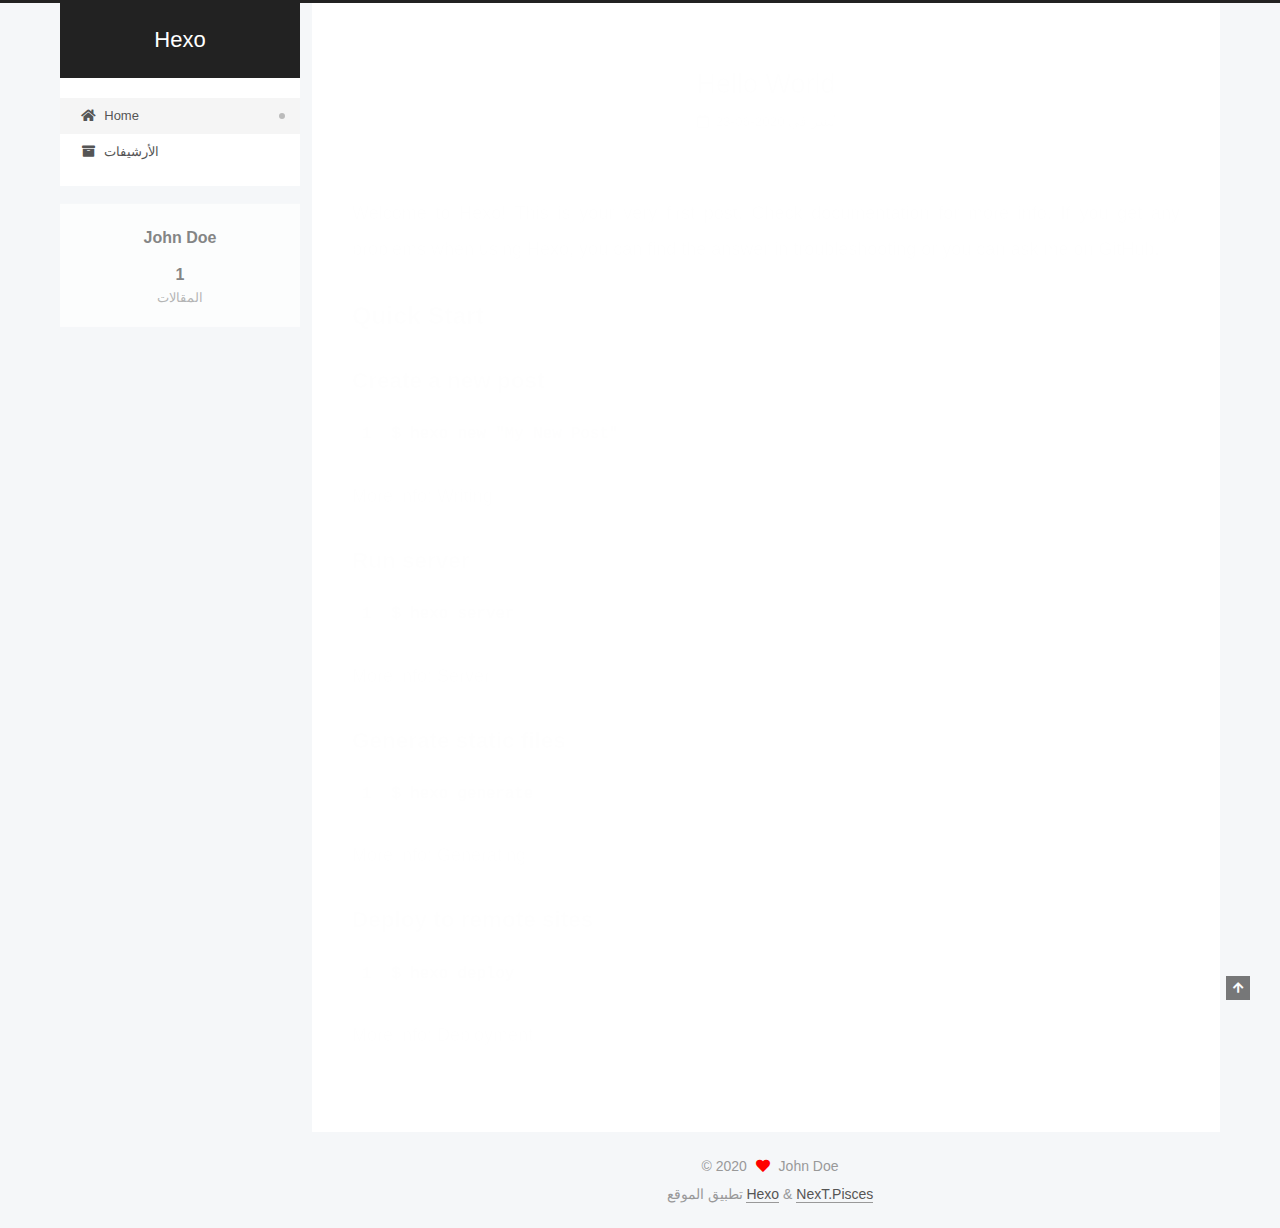
==== commit a5fc8031: "Site updated: 2020-06-24 11:20:16" ====
--- a/index.html
+++ b/index.html
@@ -81,7 +81,7 @@
     <header class="header" itemscope itemtype="http://schema.org/WPHeader">
       <div class="header-inner"><div class="site-brand-container">
   <div class="site-nav-toggle">
-    <div class="toggle" aria-label="Navigationsleiste an/ausschalten">
+    <div class="toggle" aria-label="تشغيل شريط التصفح">
       <span class="toggle-line toggle-line-first"></span>
       <span class="toggle-line toggle-line-middle"></span>
       <span class="toggle-line toggle-line-last"></span>
@@ -110,12 +110,12 @@
   <ul id="menu" class="main-menu menu">
         <li class="menu-item menu-item-home">
 
-    <a href="/" rel="section"><i class="fa fa-home fa-fw"></i>Startseite</a>
+    <a href="/" rel="section"><i class="fa fa-home fa-fw"></i>Home</a>
 
   </li>
         <li class="menu-item menu-item-archives">
 
-    <a href="/archives/" rel="section"><i class="fa fa-archive fa-fw"></i>Archiv</a>
+    <a href="/archives/" rel="section"><i class="fa fa-archive fa-fw"></i>الأرشيفات</a>
 
   </li>
   </ul>
@@ -167,9 +167,9 @@
               <span class="post-meta-item-icon">
                 <i class="far fa-calendar"></i>
               </span>
-              <span class="post-meta-item-text">Veröffentlicht am</span>
-
-              <time title="Erstellt: 2020-06-23 17:22:14" itemprop="dateCreated datePublished" datetime="2020-06-23T17:22:14+08:00">2020-06-23</time>
+              <span class="post-meta-item-text">نُشر في</span>
+
+              <time title="أُنشأ: 2020-06-23 17:22:14" itemprop="dateCreated datePublished" datetime="2020-06-23T17:22:14+08:00">2020-06-23</time>
             </span>
 
           
@@ -255,10 +255,10 @@
 
       <ul class="sidebar-nav motion-element">
         <li class="sidebar-nav-toc">
-          Inhaltsverzeichnis
+          المحتويات
         </li>
         <li class="sidebar-nav-overview">
-          Übersicht
+          عام
         </li>
       </ul>
 
@@ -278,7 +278,7 @@
           <a href="/archives/">
         
           <span class="site-state-item-count">1</span>
-          <span class="site-state-item-name">Artikel</span>
+          <span class="site-state-item-name">المقالات</span>
         </a>
       </div>
   </nav>
@@ -311,7 +311,7 @@
   </span>
   <span class="author" itemprop="copyrightHolder">John Doe</span>
 </div>
-  <div class="powered-by">Erstellt mit  <a href="https://hexo.io/" class="theme-link" rel="noopener" target="_blank">Hexo</a> & <a href="https://pisces.theme-next.org/" class="theme-link" rel="noopener" target="_blank">NexT.Pisces</a>
+  <div class="powered-by">تطبيق الموقع <a href="https://hexo.io/" class="theme-link" rel="noopener" target="_blank">Hexo</a> & <a href="https://pisces.theme-next.org/" class="theme-link" rel="noopener" target="_blank">NexT.Pisces</a>
   </div>
 
         
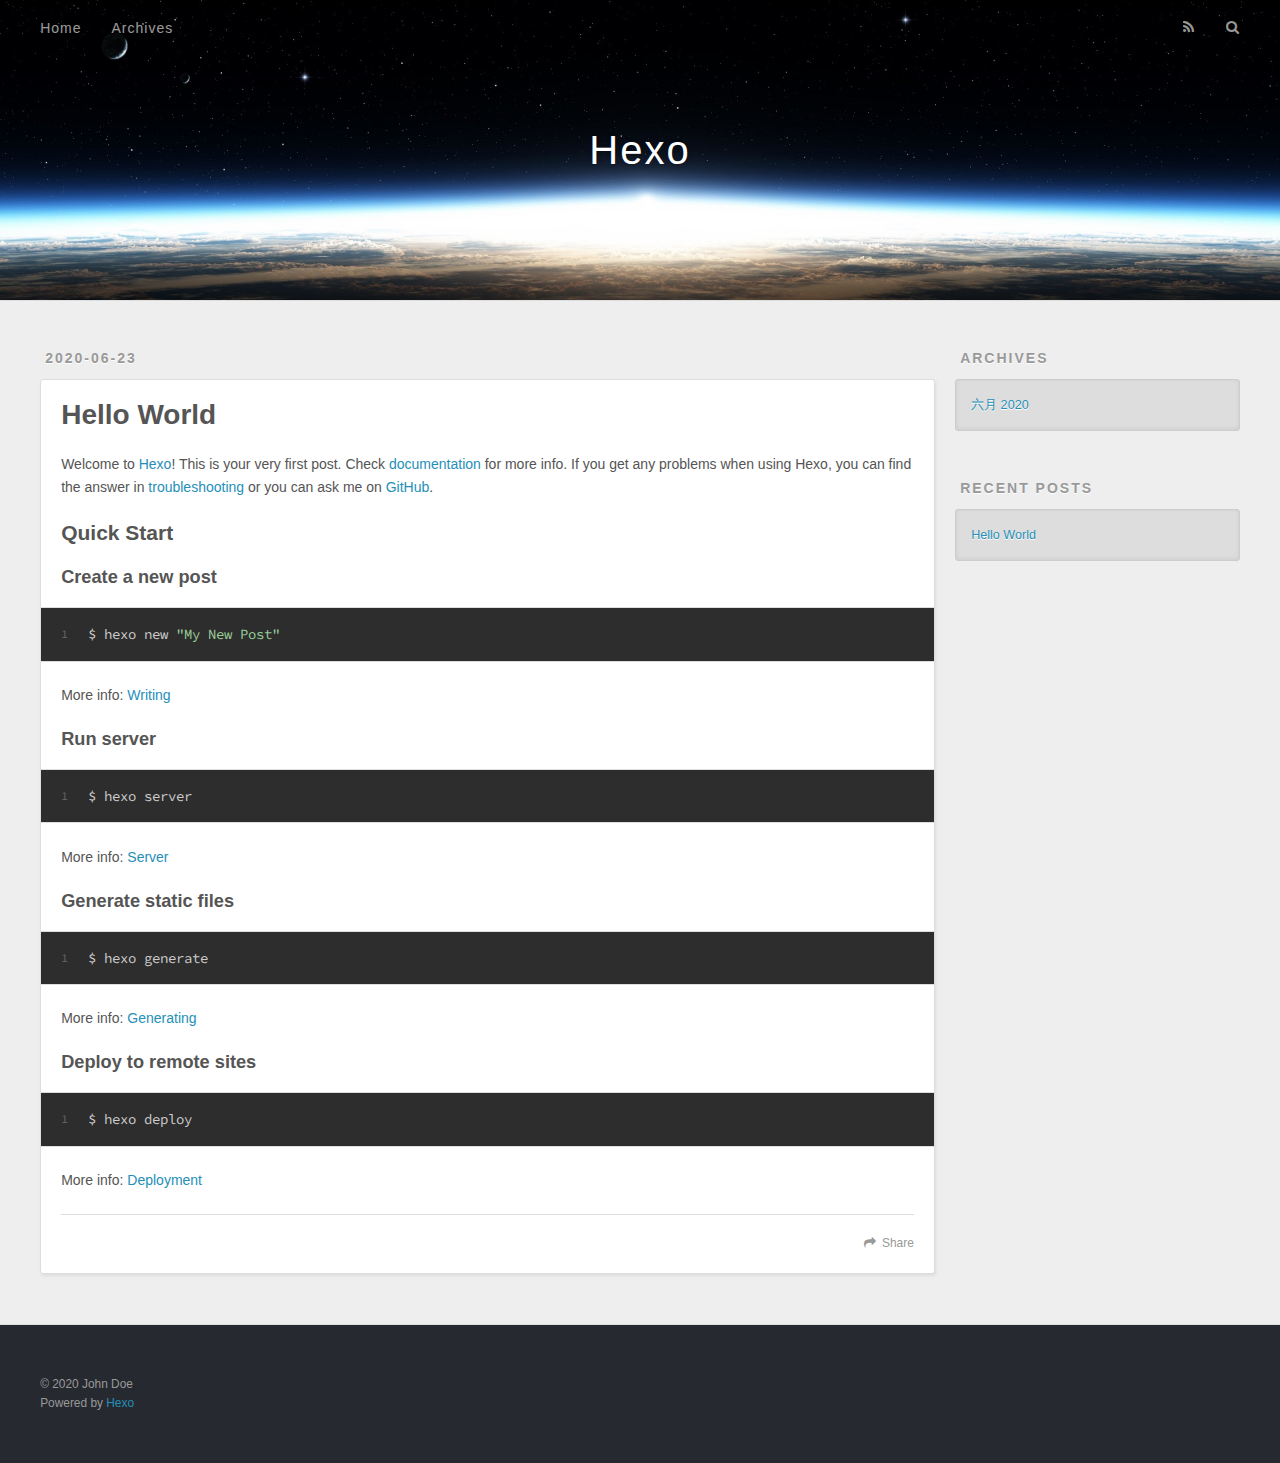
==== commit ec303042: "Site updated: 2020-06-24 11:26:57" ====
--- a/index.html
+++ b/index.html
@@ -1,25 +1,12 @@
 <!DOCTYPE html>
-<html lang="zh-tw">
+<html>
 <head>
-  <meta charset="UTF-8">
-<meta name="viewport" content="width=device-width, initial-scale=1, maximum-scale=2">
-<meta name="theme-color" content="#222">
-<meta name="generator" content="Hexo 4.2.1">
-  <link rel="apple-touch-icon" sizes="180x180" href="/images/apple-touch-icon-next.png">
-  <link rel="icon" type="image/png" sizes="32x32" href="/images/favicon-32x32-next.png">
-  <link rel="icon" type="image/png" sizes="16x16" href="/images/favicon-16x16-next.png">
-  <link rel="mask-icon" href="/images/logo.svg" color="#222">
+  <meta charset="utf-8">
+  
 
-<link rel="stylesheet" href="/css/main.css">
-
-
-<link rel="stylesheet" href="/lib/font-awesome/css/all.min.css">
-
-<script id="hexo-configurations">
-    var NexT = window.NexT || {};
-    var CONFIG = {"hostname":"yoursite.com","root":"/","scheme":"Pisces","version":"7.8.0","exturl":false,"sidebar":{"position":"left","display":"post","padding":18,"offset":12,"onmobile":false},"copycode":{"enable":false,"show_result":false,"style":null},"back2top":{"enable":true,"sidebar":false,"scrollpercent":false},"bookmark":{"enable":false,"color":"#222","save":"auto"},"fancybox":false,"mediumzoom":false,"lazyload":false,"pangu":false,"comments":{"style":"tabs","active":null,"storage":true,"lazyload":false,"nav":null},"algolia":{"hits":{"per_page":10},"labels":{"input_placeholder":"Search for Posts","hits_empty":"We didn't find any results for the search: ${query}","hits_stats":"${hits} results found in ${time} ms"}},"localsearch":{"enable":false,"trigger":"auto","top_n_per_article":1,"unescape":false,"preload":false},"motion":{"enable":true,"async":false,"transition":{"post_block":"fadeIn","post_header":"slideDownIn","post_body":"slideDownIn","coll_header":"slideLeftIn","sidebar":"slideUpIn"}}};
-  </script>
-
+  
+  <title>Hexo</title>
+  <meta name="viewport" content="width=device-width, initial-scale=1, maximum-scale=1">
   <meta property="og:type" content="website">
 <meta property="og:title" content="Hexo">
 <meta property="og:url" content="http://yoursite.com/index.html">
@@ -27,163 +14,79 @@
 <meta property="og:locale" content="zh_TW">
 <meta property="article:author" content="John Doe">
 <meta name="twitter:card" content="summary">
+  
+    <link rel="alternate" href="/atom.xml" title="Hexo" type="application/atom+xml">
+  
+  
+    <link rel="icon" href="/favicon.png">
+  
+  
+    <link href="//fonts.googleapis.com/css?family=Source+Code+Pro" rel="stylesheet" type="text/css">
+  
+  
+<link rel="stylesheet" href="/css/style.css">
 
-<link rel="canonical" href="http://yoursite.com/">
+<meta name="generator" content="Hexo 4.2.1"></head>
 
-
-<script id="page-configurations">
-  // https://hexo.io/docs/variables.html
-  CONFIG.page = {
-    sidebar: "",
-    isHome : true,
-    isPost : false,
-    lang   : 'zh-tw'
-  };
-</script>
-
-  <title>Hexo</title>
+<body>
+  <div id="container">
+    <div id="wrap">
+      <header id="header">
+  <div id="banner"></div>
+  <div id="header-outer" class="outer">
+    <div id="header-title" class="inner">
+      <h1 id="logo-wrap">
+        <a href="/" id="logo">Hexo</a>
+      </h1>
+      
+    </div>
+    <div id="header-inner" class="inner">
+      <nav id="main-nav">
+        <a id="main-nav-toggle" class="nav-icon"></a>
+        
+          <a class="main-nav-link" href="/">Home</a>
+        
+          <a class="main-nav-link" href="/archives">Archives</a>
+        
+      </nav>
+      <nav id="sub-nav">
+        
+          <a id="nav-rss-link" class="nav-icon" href="/atom.xml" title="RSS Feed"></a>
+        
+        <a id="nav-search-btn" class="nav-icon" title="Search"></a>
+      </nav>
+      <div id="search-form-wrap">
+        <form action="//google.com/search" method="get" accept-charset="UTF-8" class="search-form"><input type="search" name="q" class="search-form-input" placeholder="Search"><button type="submit" class="search-form-submit">&#xF002;</button><input type="hidden" name="sitesearch" value="http://yoursite.com"></form>
+      </div>
+    </div>
+  </div>
+</header>
+      <div class="outer">
+        <section id="main">
+  
+    <article id="post-hello-world" class="article article-type-post" itemscope itemprop="blogPost">
+  <div class="article-meta">
+    <a href="/2020/06/23/hello-world/" class="article-date">
+  <time datetime="2020-06-23T09:22:14.409Z" itemprop="datePublished">2020-06-23</time>
+</a>
+    
+  </div>
+  <div class="article-inner">
+    
+    
+      <header class="article-header">
+        
+  
+    <h1 itemprop="name">
+      <a class="article-title" href="/2020/06/23/hello-world/">Hello World</a>
+    </h1>
   
 
-
-
-
-
-
-  <noscript>
-  <style>
-  .use-motion .brand,
-  .use-motion .menu-item,
-  .sidebar-inner,
-  .use-motion .post-block,
-  .use-motion .pagination,
-  .use-motion .comments,
-  .use-motion .post-header,
-  .use-motion .post-body,
-  .use-motion .collection-header { opacity: initial; }
-
-  .use-motion .site-title,
-  .use-motion .site-subtitle {
-    opacity: initial;
-    top: initial;
-  }
-
-  .use-motion .logo-line-before i { left: initial; }
-  .use-motion .logo-line-after i { right: initial; }
-  </style>
-</noscript>
-
-</head>
-
-<body itemscope itemtype="http://schema.org/WebPage">
-  <div class="container use-motion">
-    <div class="headband"></div>
-
-    <header class="header" itemscope itemtype="http://schema.org/WPHeader">
-      <div class="header-inner"><div class="site-brand-container">
-  <div class="site-nav-toggle">
-    <div class="toggle" aria-label="تشغيل شريط التصفح">
-      <span class="toggle-line toggle-line-first"></span>
-      <span class="toggle-line toggle-line-middle"></span>
-      <span class="toggle-line toggle-line-last"></span>
-    </div>
-  </div>
-
-  <div class="site-meta">
-
-    <a href="/" class="brand" rel="start">
-      <span class="logo-line-before"><i></i></span>
-      <h1 class="site-title">Hexo</h1>
-      <span class="logo-line-after"><i></i></span>
-    </a>
-  </div>
-
-  <div class="site-nav-right">
-    <div class="toggle popup-trigger">
-    </div>
-  </div>
-</div>
-
-
-
-
-<nav class="site-nav">
-  <ul id="menu" class="main-menu menu">
-        <li class="menu-item menu-item-home">
-
-    <a href="/" rel="section"><i class="fa fa-home fa-fw"></i>Home</a>
-
-  </li>
-        <li class="menu-item menu-item-archives">
-
-    <a href="/archives/" rel="section"><i class="fa fa-archive fa-fw"></i>الأرشيفات</a>
-
-  </li>
-  </ul>
-</nav>
-
-
-
-
-</div>
-    </header>
-
+      </header>
     
-  <div class="back-to-top">
-    <i class="fa fa-arrow-up"></i>
-    <span>0%</span>
-  </div>
-
-
-    <main class="main">
-      <div class="main-inner">
-        <div class="content-wrap">
-          
-
-          <div class="content index posts-expand">
-            
+    <div class="article-entry" itemprop="articleBody">
       
-  
-  
-  <article itemscope itemtype="http://schema.org/Article" class="post-block" lang="zh-tw">
-    <link itemprop="mainEntityOfPage" href="http://yoursite.com/2020/06/23/hello-world/">
-
-    <span hidden itemprop="author" itemscope itemtype="http://schema.org/Person">
-      <meta itemprop="image" content="/images/avatar.gif">
-      <meta itemprop="name" content="John Doe">
-      <meta itemprop="description" content="">
-    </span>
-
-    <span hidden itemprop="publisher" itemscope itemtype="http://schema.org/Organization">
-      <meta itemprop="name" content="Hexo">
-    </span>
-      <header class="post-header">
-        <h2 class="post-title" itemprop="name headline">
-          
-            <a href="/2020/06/23/hello-world/" class="post-title-link" itemprop="url">Hello World</a>
-        </h2>
-
-        <div class="post-meta">
-            <span class="post-meta-item">
-              <span class="post-meta-item-icon">
-                <i class="far fa-calendar"></i>
-              </span>
-              <span class="post-meta-item-text">نُشر في</span>
-
-              <time title="أُنشأ: 2020-06-23 17:22:14" itemprop="dateCreated datePublished" datetime="2020-06-23T17:22:14+08:00">2020-06-23</time>
-            </span>
-
-          
-
-        </div>
-      </header>
-
-    
-    
-    
-    <div class="post-body" itemprop="articleBody">
-
-      
-          <p>Welcome to <a href="https://hexo.io/" target="_blank" rel="noopener">Hexo</a>! This is your very first post. Check <a href="https://hexo.io/docs/" target="_blank" rel="noopener">documentation</a> for more info. If you get any problems when using Hexo, you can find the answer in <a href="https://hexo.io/docs/troubleshooting.html" target="_blank" rel="noopener">troubleshooting</a> or you can ask me on <a href="https://github.com/hexojs/hexo/issues" target="_blank" rel="noopener">GitHub</a>.</p>
+        <p>Welcome to <a href="https://hexo.io/" target="_blank" rel="noopener">Hexo</a>! This is your very first post. Check <a href="https://hexo.io/docs/" target="_blank" rel="noopener">documentation</a> for more info. If you get any problems when using Hexo, you can find the answer in <a href="https://hexo.io/docs/troubleshooting.html" target="_blank" rel="noopener">troubleshooting</a> or you can ask me on <a href="https://github.com/hexojs/hexo/issues" target="_blank" rel="noopener">GitHub</a>.</p>
 <h2 id="Quick-Start"><a href="#Quick-Start" class="headerlink" title="Quick Start"></a>Quick Start</h2><h3 id="Create-a-new-post"><a href="#Create-a-new-post" class="headerlink" title="Create a new post"></a>Create a new post</h3><figure class="highlight bash"><table><tr><td class="gutter"><pre><span class="line">1</span><br></pre></td><td class="code"><pre><span class="line">$ hexo new <span class="string">"My New Post"</span></span><br></pre></td></tr></table></figure>
 
 <p>More info: <a href="https://hexo.io/docs/writing.html" target="_blank" rel="noopener">Writing</a></p>
@@ -199,171 +102,95 @@
 
       
     </div>
-
-    
-    
-    
-      <footer class="post-footer">
-        <div class="post-eof"></div>
-      </footer>
-  </article>
+    <footer class="article-footer">
+      <a data-url="http://yoursite.com/2020/06/23/hello-world/" data-id="ckbssqpsw0000l8re5d8i74xw" class="article-share-link">Share</a>
+      
+      
+    </footer>
+  </div>
   
-  
-  
+</article>
 
 
   
 
 
+</section>
+        
+          <aside id="sidebar">
+  
+    
 
-          </div>
-          
+  
+    
 
-<script>
-  window.addEventListener('tabs:register', () => {
-    let { activeClass } = CONFIG.comments;
-    if (CONFIG.comments.storage) {
-      activeClass = localStorage.getItem('comments_active') || activeClass;
-    }
-    if (activeClass) {
-      let activeTab = document.querySelector(`a[href="#comment-${activeClass}"]`);
-      if (activeTab) {
-        activeTab.click();
-      }
-    }
-  });
-  if (CONFIG.comments.storage) {
-    window.addEventListener('tabs:click', event => {
-      if (!event.target.matches('.tabs-comment .tab-content .tab-pane')) return;
-      let commentClass = event.target.classList[1];
-      localStorage.setItem('comments_active', commentClass);
-    });
-  }
-</script>
-
-        </div>
-          
   
-  <div class="toggle sidebar-toggle">
-    <span class="toggle-line toggle-line-first"></span>
-    <span class="toggle-line toggle-line-middle"></span>
-    <span class="toggle-line toggle-line-last"></span>
+    
+  
+    
+  <div class="widget-wrap">
+    <h3 class="widget-title">Archives</h3>
+    <div class="widget">
+      <ul class="archive-list"><li class="archive-list-item"><a class="archive-list-link" href="/archives/2020/06/">六月 2020</a></li></ul>
+    </div>
   </div>
 
-  <aside class="sidebar">
-    <div class="sidebar-inner">
 
-      <ul class="sidebar-nav motion-element">
-        <li class="sidebar-nav-toc">
-          المحتويات
-        </li>
-        <li class="sidebar-nav-overview">
-          عام
-        </li>
+  
+    
+  <div class="widget-wrap">
+    <h3 class="widget-title">Recent Posts</h3>
+    <div class="widget">
+      <ul>
+        
+          <li>
+            <a href="/2020/06/23/hello-world/">Hello World</a>
+          </li>
+        
       </ul>
+    </div>
+  </div>
 
-      <!--noindex-->
-      <div class="post-toc-wrap sidebar-panel">
+  
+</aside>
+        
       </div>
-      <!--/noindex-->
+      <footer id="footer">
+  
+  <div class="outer">
+    <div id="footer-info" class="inner">
+      &copy; 2020 John Doe<br>
+      Powered by <a href="http://hexo.io/" target="_blank">Hexo</a>
+    </div>
+  </div>
+</footer>
+    </div>
+    <nav id="mobile-nav">
+  
+    <a href="/" class="mobile-nav-link">Home</a>
+  
+    <a href="/archives" class="mobile-nav-link">Archives</a>
+  
+</nav>
+    
 
-      <div class="site-overview-wrap sidebar-panel">
-        <div class="site-author motion-element" itemprop="author" itemscope itemtype="http://schema.org/Person">
-  <p class="site-author-name" itemprop="name">John Doe</p>
-  <div class="site-description" itemprop="description"></div>
-</div>
-<div class="site-state-wrap motion-element">
-  <nav class="site-state">
-      <div class="site-state-item site-state-posts">
-          <a href="/archives/">
-        
-          <span class="site-state-item-count">1</span>
-          <span class="site-state-item-name">المقالات</span>
-        </a>
-      </div>
-  </nav>
-</div>
+<script src="//ajax.googleapis.com/ajax/libs/jquery/2.0.3/jquery.min.js"></script>
 
 
+  
+<link rel="stylesheet" href="/fancybox/jquery.fancybox.css">
 
-      </div>
-
-    </div>
-  </aside>
-  <div id="sidebar-dimmer"></div>
-
-
-      </div>
-    </main>
-
-    <footer class="footer">
-      <div class="footer-inner">
-        
-
-        
-
-<div class="copyright">
   
-  &copy; 
-  <span itemprop="copyrightYear">2020</span>
-  <span class="with-love">
-    <i class="fa fa-heart"></i>
-  </span>
-  <span class="author" itemprop="copyrightHolder">John Doe</span>
-</div>
-  <div class="powered-by">تطبيق الموقع <a href="https://hexo.io/" class="theme-link" rel="noopener" target="_blank">Hexo</a> & <a href="https://pisces.theme-next.org/" class="theme-link" rel="noopener" target="_blank">NexT.Pisces</a>
-  </div>
-
-        
+<script src="/fancybox/jquery.fancybox.pack.js"></script>
 
 
 
 
+<script src="/js/script.js"></script>
 
 
 
 
-      </div>
-    </footer>
   </div>
-
-  
-  <script src="/lib/anime.min.js"></script>
-  <script src="/lib/velocity/velocity.min.js"></script>
-  <script src="/lib/velocity/velocity.ui.min.js"></script>
-
-<script src="/js/utils.js"></script>
-
-<script src="/js/motion.js"></script>
-
-
-<script src="/js/schemes/pisces.js"></script>
-
-
-<script src="/js/next-boot.js"></script>
-
-
-
-
-  
-
-
-
-
-
-
-
-
-
-
-
-
-
-
-
-  
-
-  
-
 </body>
-</html>
+</html>--- a/css/style.css
+++ b/css/style.css
@@ -0,0 +1,1374 @@
+body {
+  width: 100%;
+}
+body:before,
+body:after {
+  content: "";
+  display: table;
+}
+body:after {
+  clear: both;
+}
+html,
+body,
+div,
+span,
+applet,
+object,
+iframe,
+h1,
+h2,
+h3,
+h4,
+h5,
+h6,
+p,
+blockquote,
+pre,
+a,
+abbr,
+acronym,
+address,
+big,
+cite,
+code,
+del,
+dfn,
+em,
+img,
+ins,
+kbd,
+q,
+s,
+samp,
+small,
+strike,
+strong,
+sub,
+sup,
+tt,
+var,
+dl,
+dt,
+dd,
+ol,
+ul,
+li,
+fieldset,
+form,
+label,
+legend,
+table,
+caption,
+tbody,
+tfoot,
+thead,
+tr,
+th,
+td {
+  margin: 0;
+  padding: 0;
+  border: 0;
+  outline: 0;
+  font-weight: inherit;
+  font-style: inherit;
+  font-family: inherit;
+  font-size: 100%;
+  vertical-align: baseline;
+}
+body {
+  line-height: 1;
+  color: #000;
+  background: #fff;
+}
+ol,
+ul {
+  list-style: none;
+}
+table {
+  border-collapse: separate;
+  border-spacing: 0;
+  vertical-align: middle;
+}
+caption,
+th,
+td {
+  text-align: left;
+  font-weight: normal;
+  vertical-align: middle;
+}
+a img {
+  border: none;
+}
+input,
+button {
+  margin: 0;
+  padding: 0;
+}
+input::-moz-focus-inner,
+button::-moz-focus-inner {
+  border: 0;
+  padding: 0;
+}
+@font-face {
+  font-family: FontAwesome;
+  font-style: normal;
+  font-weight: normal;
+  src: url("fonts/fontawesome-webfont.eot?v=#4.0.3");
+  src: url("fonts/fontawesome-webfont.eot?#iefix&v=#4.0.3") format("embedded-opentype"), url("fonts/fontawesome-webfont.woff?v=#4.0.3") format("woff"), url("fonts/fontawesome-webfont.ttf?v=#4.0.3") format("truetype"), url("fonts/fontawesome-webfont.svg#fontawesomeregular?v=#4.0.3") format("svg");
+}
+html,
+body,
+#container {
+  height: 100%;
+}
+body {
+  background: #eee;
+  font: 14px -apple-system, BlinkMacSystemFont, "Segoe UI", "Roboto", "Oxygen", "Ubuntu", "Cantarell", "Fira Sans", "Droid Sans", "Helvetica Neue", sans-serif;
+  -webkit-text-size-adjust: 100%;
+}
+.outer {
+  max-width: 1220px;
+  margin: 0 auto;
+  padding: 0 20px;
+}
+.outer:before,
+.outer:after {
+  content: "";
+  display: table;
+}
+.outer:after {
+  clear: both;
+}
+.inner {
+  display: inline;
+  float: left;
+  width: 98.33333333333333%;
+  margin: 0 0.833333333333333%;
+}
+.left,
+.alignleft {
+  float: left;
+}
+.right,
+.alignright {
+  float: right;
+}
+.clear {
+  clear: both;
+}
+#container {
+  position: relative;
+}
+.mobile-nav-on {
+  overflow: hidden;
+}
+#wrap {
+  height: 100%;
+  width: 100%;
+  position: absolute;
+  top: 0;
+  left: 0;
+  -webkit-transition: 0.2s ease-out;
+  -moz-transition: 0.2s ease-out;
+  -ms-transition: 0.2s ease-out;
+  transition: 0.2s ease-out;
+  z-index: 1;
+  background: #eee;
+}
+.mobile-nav-on #wrap {
+  left: 280px;
+}
+@media screen and (min-width: 768px) {
+  #main {
+    display: inline;
+    float: left;
+    width: 73.33333333333333%;
+    margin: 0 0.833333333333333%;
+  }
+}
+.article-date,
+.article-category-link,
+.archive-year,
+.widget-title {
+  text-decoration: none;
+  text-transform: uppercase;
+  letter-spacing: 2px;
+  color: #999;
+  margin-bottom: 1em;
+  margin-left: 5px;
+  line-height: 1em;
+  text-shadow: 0 1px #fff;
+  font-weight: bold;
+}
+.article-inner,
+.archive-article-inner {
+  background: #fff;
+  -webkit-box-shadow: 1px 2px 3px #ddd;
+  box-shadow: 1px 2px 3px #ddd;
+  border: 1px solid #ddd;
+  border-radius: 3px;
+}
+.article-entry h1,
+.widget h1 {
+  font-size: 2em;
+}
+.article-entry h2,
+.widget h2 {
+  font-size: 1.5em;
+}
+.article-entry h3,
+.widget h3 {
+  font-size: 1.3em;
+}
+.article-entry h4,
+.widget h4 {
+  font-size: 1.2em;
+}
+.article-entry h5,
+.widget h5 {
+  font-size: 1em;
+}
+.article-entry h6,
+.widget h6 {
+  font-size: 1em;
+  color: #999;
+}
+.article-entry hr,
+.widget hr {
+  border: 1px dashed #ddd;
+}
+.article-entry strong,
+.widget strong {
+  font-weight: bold;
+}
+.article-entry em,
+.widget em,
+.article-entry cite,
+.widget cite {
+  font-style: italic;
+}
+.article-entry sup,
+.widget sup,
+.article-entry sub,
+.widget sub {
+  font-size: 0.75em;
+  line-height: 0;
+  position: relative;
+  vertical-align: baseline;
+}
+.article-entry sup,
+.widget sup {
+  top: -0.5em;
+}
+.article-entry sub,
+.widget sub {
+  bottom: -0.2em;
+}
+.article-entry small,
+.widget small {
+  font-size: 0.85em;
+}
+.article-entry acronym,
+.widget acronym,
+.article-entry abbr,
+.widget abbr {
+  border-bottom: 1px dotted;
+}
+.article-entry ul,
+.widget ul,
+.article-entry ol,
+.widget ol,
+.article-entry dl,
+.widget dl {
+  margin: 0 20px;
+  line-height: 1.6em;
+}
+.article-entry ul ul,
+.widget ul ul,
+.article-entry ol ul,
+.widget ol ul,
+.article-entry ul ol,
+.widget ul ol,
+.article-entry ol ol,
+.widget ol ol {
+  margin-top: 0;
+  margin-bottom: 0;
+}
+.article-entry ul,
+.widget ul {
+  list-style: disc;
+}
+.article-entry ol,
+.widget ol {
+  list-style: decimal;
+}
+.article-entry dt,
+.widget dt {
+  font-weight: bold;
+}
+#header {
+  height: 300px;
+  position: relative;
+  border-bottom: 1px solid #ddd;
+}
+#header:before,
+#header:after {
+  content: "";
+  position: absolute;
+  left: 0;
+  right: 0;
+  height: 40px;
+}
+#header:before {
+  top: 0;
+  background: -webkit-linear-gradient(rgba(0,0,0,0.2), transparent);
+  background: -moz-linear-gradient(rgba(0,0,0,0.2), transparent);
+  background: -ms-linear-gradient(rgba(0,0,0,0.2), transparent);
+  background: linear-gradient(rgba(0,0,0,0.2), transparent);
+}
+#header:after {
+  bottom: 0;
+  background: -webkit-linear-gradient(transparent, rgba(0,0,0,0.2));
+  background: -moz-linear-gradient(transparent, rgba(0,0,0,0.2));
+  background: -ms-linear-gradient(transparent, rgba(0,0,0,0.2));
+  background: linear-gradient(transparent, rgba(0,0,0,0.2));
+}
+#header-outer {
+  height: 100%;
+  position: relative;
+}
+#header-inner {
+  position: relative;
+  overflow: hidden;
+}
+#banner {
+  position: absolute;
+  top: 0;
+  left: 0;
+  width: 100%;
+  height: 100%;
+  background: url("images/banner.jpg") center #000;
+  -webkit-background-size: cover;
+  -moz-background-size: cover;
+  background-size: cover;
+  z-index: -1;
+}
+#header-title {
+  text-align: center;
+  height: 40px;
+  position: absolute;
+  top: 50%;
+  left: 0;
+  margin-top: -20px;
+}
+#logo,
+#subtitle {
+  text-decoration: none;
+  color: #fff;
+  font-weight: 300;
+  text-shadow: 0 1px 4px rgba(0,0,0,0.3);
+}
+#logo {
+  font-size: 40px;
+  line-height: 40px;
+  letter-spacing: 2px;
+}
+#subtitle {
+  font-size: 16px;
+  line-height: 16px;
+  letter-spacing: 1px;
+}
+#subtitle-wrap {
+  margin-top: 16px;
+}
+#main-nav {
+  float: left;
+  margin-left: -15px;
+}
+.nav-icon,
+.main-nav-link {
+  float: left;
+  color: #fff;
+  opacity: 0.6;
+  text-decoration: none;
+  text-shadow: 0 1px rgba(0,0,0,0.2);
+  -webkit-transition: opacity 0.2s;
+  -moz-transition: opacity 0.2s;
+  -ms-transition: opacity 0.2s;
+  transition: opacity 0.2s;
+  display: block;
+  padding: 20px 15px;
+}
+.nav-icon:hover,
+.main-nav-link:hover {
+  opacity: 1;
+}
+.nav-icon {
+  font-family: FontAwesome;
+  text-align: center;
+  font-size: 14px;
+  width: 14px;
+  height: 14px;
+  padding: 20px 15px;
+  position: relative;
+  cursor: pointer;
+}
+.main-nav-link {
+  font-weight: 300;
+  letter-spacing: 1px;
+}
+@media screen and (max-width: 479px) {
+  .main-nav-link {
+    display: none;
+  }
+}
+#main-nav-toggle {
+  display: none;
+}
+#main-nav-toggle:before {
+  content: "\f0c9";
+}
+@media screen and (max-width: 479px) {
+  #main-nav-toggle {
+    display: block;
+  }
+}
+#sub-nav {
+  float: right;
+  margin-right: -15px;
+}
+#nav-rss-link:before {
+  content: "\f09e";
+}
+#nav-search-btn:before {
+  content: "\f002";
+}
+#search-form-wrap {
+  position: absolute;
+  top: 15px;
+  width: 150px;
+  height: 30px;
+  right: -150px;
+  opacity: 0;
+  -webkit-transition: 0.2s ease-out;
+  -moz-transition: 0.2s ease-out;
+  -ms-transition: 0.2s ease-out;
+  transition: 0.2s ease-out;
+}
+#search-form-wrap.on {
+  opacity: 1;
+  right: 0;
+}
+@media screen and (max-width: 479px) {
+  #search-form-wrap {
+    width: 100%;
+    right: -100%;
+  }
+}
+.search-form {
+  position: absolute;
+  top: 0;
+  left: 0;
+  right: 0;
+  background: #fff;
+  padding: 5px 15px;
+  border-radius: 15px;
+  -webkit-box-shadow: 0 0 10px rgba(0,0,0,0.3);
+  box-shadow: 0 0 10px rgba(0,0,0,0.3);
+}
+.search-form-input {
+  border: none;
+  background: none;
+  color: #555;
+  width: 100%;
+  font: 13px -apple-system, BlinkMacSystemFont, "Segoe UI", "Roboto", "Oxygen", "Ubuntu", "Cantarell", "Fira Sans", "Droid Sans", "Helvetica Neue", sans-serif;
+  outline: none;
+}
+.search-form-input::-webkit-search-results-decoration,
+.search-form-input::-webkit-search-cancel-button {
+  -webkit-appearance: none;
+}
+.search-form-submit {
+  position: absolute;
+  top: 50%;
+  right: 10px;
+  margin-top: -7px;
+  font: 13px FontAwesome;
+  border: none;
+  background: none;
+  color: #bbb;
+  cursor: pointer;
+}
+.search-form-submit:hover,
+.search-form-submit:focus {
+  color: #777;
+}
+.article {
+  margin: 50px 0;
+}
+.article-inner {
+  overflow: hidden;
+}
+.article-meta:before,
+.article-meta:after {
+  content: "";
+  display: table;
+}
+.article-meta:after {
+  clear: both;
+}
+.article-date {
+  float: left;
+}
+.article-category {
+  float: left;
+  line-height: 1em;
+  color: #ccc;
+  text-shadow: 0 1px #fff;
+  margin-left: 8px;
+}
+.article-category:before {
+  content: "\2022";
+}
+.article-category-link {
+  margin: 0 12px 1em;
+}
+.article-header {
+  padding: 20px 20px 0;
+}
+.article-title {
+  text-decoration: none;
+  font-size: 2em;
+  font-weight: bold;
+  color: #555;
+  line-height: 1.1em;
+  -webkit-transition: color 0.2s;
+  -moz-transition: color 0.2s;
+  -ms-transition: color 0.2s;
+  transition: color 0.2s;
+}
+a.article-title:hover {
+  color: #258fb8;
+}
+.article-entry {
+  color: #555;
+  padding: 0 20px;
+}
+.article-entry:before,
+.article-entry:after {
+  content: "";
+  display: table;
+}
+.article-entry:after {
+  clear: both;
+}
+.article-entry p,
+.article-entry table {
+  line-height: 1.6em;
+  margin: 1.6em 0;
+}
+.article-entry h1,
+.article-entry h2,
+.article-entry h3,
+.article-entry h4,
+.article-entry h5,
+.article-entry h6 {
+  font-weight: bold;
+}
+.article-entry h1,
+.article-entry h2,
+.article-entry h3,
+.article-entry h4,
+.article-entry h5,
+.article-entry h6 {
+  line-height: 1.1em;
+  margin: 1.1em 0;
+}
+.article-entry a {
+  color: #258fb8;
+  text-decoration: none;
+}
+.article-entry a:hover {
+  text-decoration: underline;
+}
+.article-entry ul,
+.article-entry ol,
+.article-entry dl {
+  margin-top: 1.6em;
+  margin-bottom: 1.6em;
+}
+.article-entry img,
+.article-entry video {
+  max-width: 100%;
+  height: auto;
+  display: block;
+  margin: auto;
+}
+.article-entry iframe {
+  border: none;
+}
+.article-entry table {
+  width: 100%;
+  border-collapse: collapse;
+  border-spacing: 0;
+}
+.article-entry th {
+  font-weight: bold;
+  border-bottom: 3px solid #ddd;
+  padding-bottom: 0.5em;
+}
+.article-entry td {
+  border-bottom: 1px solid #ddd;
+  padding: 10px 0;
+}
+.article-entry blockquote {
+  font-family: Georgia, "Times New Roman", serif;
+  font-size: 1.4em;
+  margin: 1.6em 20px;
+  text-align: center;
+}
+.article-entry blockquote footer {
+  font-size: 14px;
+  margin: 1.6em 0;
+  font-family: -apple-system, BlinkMacSystemFont, "Segoe UI", "Roboto", "Oxygen", "Ubuntu", "Cantarell", "Fira Sans", "Droid Sans", "Helvetica Neue", sans-serif;
+}
+.article-entry blockquote footer cite:before {
+  content: "—";
+  padding: 0 0.5em;
+}
+.article-entry .pullquote {
+  text-align: left;
+  width: 45%;
+  margin: 0;
+}
+.article-entry .pullquote.left {
+  margin-left: 0.5em;
+  margin-right: 1em;
+}
+.article-entry .pullquote.right {
+  margin-right: 0.5em;
+  margin-left: 1em;
+}
+.article-entry .caption {
+  color: #999;
+  display: block;
+  font-size: 0.9em;
+  margin-top: 0.5em;
+  position: relative;
+  text-align: center;
+}
+.article-entry .video-container {
+  position: relative;
+  padding-top: 56.25%;
+  height: 0;
+  overflow: hidden;
+}
+.article-entry .video-container iframe,
+.article-entry .video-container object,
+.article-entry .video-container embed {
+  position: absolute;
+  top: 0;
+  left: 0;
+  width: 100%;
+  height: 100%;
+  margin-top: 0;
+}
+.article-more-link a {
+  display: inline-block;
+  line-height: 1em;
+  padding: 6px 15px;
+  border-radius: 15px;
+  background: #eee;
+  color: #999;
+  text-shadow: 0 1px #fff;
+  text-decoration: none;
+}
+.article-more-link a:hover {
+  background: #258fb8;
+  color: #fff;
+  text-decoration: none;
+  text-shadow: 0 1px #1e7293;
+}
+.article-footer {
+  font-size: 0.85em;
+  line-height: 1.6em;
+  border-top: 1px solid #ddd;
+  padding-top: 1.6em;
+  margin: 0 20px 20px;
+}
+.article-footer:before,
+.article-footer:after {
+  content: "";
+  display: table;
+}
+.article-footer:after {
+  clear: both;
+}
+.article-footer a {
+  color: #999;
+  text-decoration: none;
+}
+.article-footer a:hover {
+  color: #555;
+}
+.article-tag-list-item {
+  float: left;
+  margin-right: 10px;
+}
+.article-tag-list-link:before {
+  content: "#";
+}
+.article-comment-link {
+  float: right;
+}
+.article-comment-link:before {
+  content: "\f075";
+  font-family: FontAwesome;
+  padding-right: 8px;
+}
+.article-share-link {
+  cursor: pointer;
+  float: right;
+  margin-left: 20px;
+}
+.article-share-link:before {
+  content: "\f064";
+  font-family: FontAwesome;
+  padding-right: 6px;
+}
+#article-nav {
+  position: relative;
+}
+#article-nav:before,
+#article-nav:after {
+  content: "";
+  display: table;
+}
+#article-nav:after {
+  clear: both;
+}
+@media screen and (min-width: 768px) {
+  #article-nav {
+    margin: 50px 0;
+  }
+  #article-nav:before {
+    width: 8px;
+    height: 8px;
+    position: absolute;
+    top: 50%;
+    left: 50%;
+    margin-top: -4px;
+    margin-left: -4px;
+    content: "";
+    border-radius: 50%;
+    background: #ddd;
+    -webkit-box-shadow: 0 1px 2px #fff;
+    box-shadow: 0 1px 2px #fff;
+  }
+}
+.article-nav-link-wrap {
+  text-decoration: none;
+  text-shadow: 0 1px #fff;
+  color: #999;
+  -webkit-box-sizing: border-box;
+  -moz-box-sizing: border-box;
+  box-sizing: border-box;
+  margin-top: 50px;
+  text-align: center;
+  display: block;
+}
+.article-nav-link-wrap:hover {
+  color: #555;
+}
+@media screen and (min-width: 768px) {
+  .article-nav-link-wrap {
+    width: 50%;
+    margin-top: 0;
+  }
+}
+@media screen and (min-width: 768px) {
+  #article-nav-newer {
+    float: left;
+    text-align: right;
+    padding-right: 20px;
+  }
+}
+@media screen and (min-width: 768px) {
+  #article-nav-older {
+    float: right;
+    text-align: left;
+    padding-left: 20px;
+  }
+}
+.article-nav-caption {
+  text-transform: uppercase;
+  letter-spacing: 2px;
+  color: #ddd;
+  line-height: 1em;
+  font-weight: bold;
+}
+#article-nav-newer .article-nav-caption {
+  margin-right: -2px;
+}
+.article-nav-title {
+  font-size: 0.85em;
+  line-height: 1.6em;
+  margin-top: 0.5em;
+}
+.article-share-box {
+  position: absolute;
+  display: none;
+  background: #fff;
+  -webkit-box-shadow: 1px 2px 10px rgba(0,0,0,0.2);
+  box-shadow: 1px 2px 10px rgba(0,0,0,0.2);
+  border-radius: 3px;
+  margin-left: -145px;
+  overflow: hidden;
+  z-index: 1;
+}
+.article-share-box.on {
+  display: block;
+}
+.article-share-input {
+  width: 100%;
+  background: none;
+  -webkit-box-sizing: border-box;
+  -moz-box-sizing: border-box;
+  box-sizing: border-box;
+  font: 14px -apple-system, BlinkMacSystemFont, "Segoe UI", "Roboto", "Oxygen", "Ubuntu", "Cantarell", "Fira Sans", "Droid Sans", "Helvetica Neue", sans-serif;
+  padding: 0 15px;
+  color: #555;
+  outline: none;
+  border: 1px solid #ddd;
+  border-radius: 3px 3px 0 0;
+  height: 36px;
+  line-height: 36px;
+}
+.article-share-links {
+  background: #eee;
+}
+.article-share-links:before,
+.article-share-links:after {
+  content: "";
+  display: table;
+}
+.article-share-links:after {
+  clear: both;
+}
+.article-share-twitter,
+.article-share-facebook,
+.article-share-pinterest,
+.article-share-google {
+  width: 50px;
+  height: 36px;
+  display: block;
+  float: left;
+  position: relative;
+  color: #999;
+  text-shadow: 0 1px #fff;
+}
+.article-share-twitter:before,
+.article-share-facebook:before,
+.article-share-pinterest:before,
+.article-share-google:before {
+  font-size: 20px;
+  font-family: FontAwesome;
+  width: 20px;
+  height: 20px;
+  position: absolute;
+  top: 50%;
+  left: 50%;
+  margin-top: -10px;
+  margin-left: -10px;
+  text-align: center;
+}
+.article-share-twitter:hover,
+.article-share-facebook:hover,
+.article-share-pinterest:hover,
+.article-share-google:hover {
+  color: #fff;
+}
+.article-share-twitter:before {
+  content: "\f099";
+}
+.article-share-twitter:hover {
+  background: #00aced;
+  text-shadow: 0 1px #008abe;
+}
+.article-share-facebook:before {
+  content: "\f09a";
+}
+.article-share-facebook:hover {
+  background: #3b5998;
+  text-shadow: 0 1px #2f477a;
+}
+.article-share-pinterest:before {
+  content: "\f0d2";
+}
+.article-share-pinterest:hover {
+  background: #cb2027;
+  text-shadow: 0 1px #a21a1f;
+}
+.article-share-google:before {
+  content: "\f0d5";
+}
+.article-share-google:hover {
+  background: #dd4b39;
+  text-shadow: 0 1px #be3221;
+}
+.article-gallery {
+  background: #000;
+  position: relative;
+}
+.article-gallery-photos {
+  position: relative;
+  overflow: hidden;
+}
+.article-gallery-img {
+  display: none;
+  max-width: 100%;
+}
+.article-gallery-img:first-child {
+  display: block;
+}
+.article-gallery-img.loaded {
+  position: absolute;
+  display: block;
+}
+.article-gallery-img img {
+  display: block;
+  max-width: 100%;
+  margin: 0 auto;
+}
+#comments {
+  background: #fff;
+  -webkit-box-shadow: 1px 2px 3px #ddd;
+  box-shadow: 1px 2px 3px #ddd;
+  padding: 20px;
+  border: 1px solid #ddd;
+  border-radius: 3px;
+  margin: 50px 0;
+}
+#comments a {
+  color: #258fb8;
+}
+.archives-wrap {
+  margin: 50px 0;
+}
+.archives:before,
+.archives:after {
+  content: "";
+  display: table;
+}
+.archives:after {
+  clear: both;
+}
+.archive-year-wrap {
+  margin-bottom: 1em;
+}
+.archives {
+  -webkit-column-gap: 10px;
+  -moz-column-gap: 10px;
+  column-gap: 10px;
+}
+@media screen and (min-width: 480px) and (max-width: 767px) {
+  .archives {
+    -webkit-column-count: 2;
+    -moz-column-count: 2;
+    column-count: 2;
+  }
+}
+@media screen and (min-width: 768px) {
+  .archives {
+    -webkit-column-count: 3;
+    -moz-column-count: 3;
+    column-count: 3;
+  }
+}
+.archive-article {
+  -webkit-column-break-inside: avoid;
+  page-break-inside: avoid;
+  overflow: hidden;
+  break-inside: avoid-column;
+}
+.archive-article-inner {
+  padding: 10px;
+  margin-bottom: 15px;
+}
+.archive-article-title {
+  text-decoration: none;
+  font-weight: bold;
+  color: #555;
+  -webkit-transition: color 0.2s;
+  -moz-transition: color 0.2s;
+  -ms-transition: color 0.2s;
+  transition: color 0.2s;
+  line-height: 1.6em;
+}
+.archive-article-title:hover {
+  color: #258fb8;
+}
+.archive-article-footer {
+  margin-top: 1em;
+}
+.archive-article-date {
+  color: #999;
+  text-decoration: none;
+  font-size: 0.85em;
+  line-height: 1em;
+  margin-bottom: 0.5em;
+  display: block;
+}
+#page-nav {
+  margin: 50px auto;
+  background: #fff;
+  -webkit-box-shadow: 1px 2px 3px #ddd;
+  box-shadow: 1px 2px 3px #ddd;
+  border: 1px solid #ddd;
+  border-radius: 3px;
+  text-align: center;
+  color: #999;
+  overflow: hidden;
+}
+#page-nav:before,
+#page-nav:after {
+  content: "";
+  display: table;
+}
+#page-nav:after {
+  clear: both;
+}
+#page-nav a,
+#page-nav span {
+  padding: 10px 20px;
+  line-height: 1;
+  height: 2ex;
+}
+#page-nav a {
+  color: #999;
+  text-decoration: none;
+}
+#page-nav a:hover {
+  background: #999;
+  color: #fff;
+}
+#page-nav .prev {
+  float: left;
+}
+#page-nav .next {
+  float: right;
+}
+#page-nav .page-number {
+  display: inline-block;
+}
+@media screen and (max-width: 479px) {
+  #page-nav .page-number {
+    display: none;
+  }
+}
+#page-nav .current {
+  color: #555;
+  font-weight: bold;
+}
+#page-nav .space {
+  color: #ddd;
+}
+#footer {
+  background: #262a30;
+  padding: 50px 0;
+  border-top: 1px solid #ddd;
+  color: #999;
+}
+#footer a {
+  color: #258fb8;
+  text-decoration: none;
+}
+#footer a:hover {
+  text-decoration: underline;
+}
+#footer-info {
+  line-height: 1.6em;
+  font-size: 0.85em;
+}
+.article-entry pre,
+.article-entry .highlight {
+  background: #2d2d2d;
+  margin: 0 -20px;
+  padding: 15px 20px;
+  border-style: solid;
+  border-color: #ddd;
+  border-width: 1px 0;
+  overflow: auto;
+  color: #ccc;
+  line-height: 22.400000000000002px;
+}
+.article-entry .highlight .gutter pre,
+.article-entry .gist .gist-file .gist-data .line-numbers {
+  color: #666;
+  font-size: 0.85em;
+}
+.article-entry pre,
+.article-entry code {
+  font-family: "Source Code Pro", Consolas, Monaco, Menlo, Consolas, monospace;
+}
+.article-entry code {
+  background: #eee;
+  text-shadow: 0 1px #fff;
+  padding: 0 0.3em;
+}
+.article-entry pre code {
+  background: none;
+  text-shadow: none;
+  padding: 0;
+}
+.article-entry .highlight pre {
+  border: none;
+  margin: 0;
+  padding: 0;
+}
+.article-entry .highlight table {
+  margin: 0;
+  width: auto;
+}
+.article-entry .highlight td {
+  border: none;
+  padding: 0;
+}
+.article-entry .highlight figcaption {
+  font-size: 0.85em;
+  color: #999;
+  line-height: 1em;
+  margin-bottom: 1em;
+}
+.article-entry .highlight figcaption:before,
+.article-entry .highlight figcaption:after {
+  content: "";
+  display: table;
+}
+.article-entry .highlight figcaption:after {
+  clear: both;
+}
+.article-entry .highlight figcaption a {
+  float: right;
+}
+.article-entry .highlight .gutter pre {
+  text-align: right;
+  padding-right: 20px;
+}
+.article-entry .highlight .line {
+  height: 22.400000000000002px;
+}
+.article-entry .highlight .line.marked {
+  background: #515151;
+}
+.article-entry .gist {
+  margin: 0 -20px;
+  border-style: solid;
+  border-color: #ddd;
+  border-width: 1px 0;
+  background: #2d2d2d;
+  padding: 15px 20px 15px 0;
+}
+.article-entry .gist .gist-file {
+  border: none;
+  font-family: "Source Code Pro", Consolas, Monaco, Menlo, Consolas, monospace;
+  margin: 0;
+}
+.article-entry .gist .gist-file .gist-data {
+  background: none;
+  border: none;
+}
+.article-entry .gist .gist-file .gist-data .line-numbers {
+  background: none;
+  border: none;
+  padding: 0 20px 0 0;
+}
+.article-entry .gist .gist-file .gist-data .line-data {
+  padding: 0 !important;
+}
+.article-entry .gist .gist-file .highlight {
+  margin: 0;
+  padding: 0;
+  border: none;
+}
+.article-entry .gist .gist-file .gist-meta {
+  background: #2d2d2d;
+  color: #999;
+  font: 0.85em -apple-system, BlinkMacSystemFont, "Segoe UI", "Roboto", "Oxygen", "Ubuntu", "Cantarell", "Fira Sans", "Droid Sans", "Helvetica Neue", sans-serif;
+  text-shadow: 0 0;
+  padding: 0;
+  margin-top: 1em;
+  margin-left: 20px;
+}
+.article-entry .gist .gist-file .gist-meta a {
+  color: #258fb8;
+  font-weight: normal;
+}
+.article-entry .gist .gist-file .gist-meta a:hover {
+  text-decoration: underline;
+}
+pre .comment,
+pre .title {
+  color: #999;
+}
+pre .variable,
+pre .attribute,
+pre .tag,
+pre .regexp,
+pre .ruby .constant,
+pre .xml .tag .title,
+pre .xml .pi,
+pre .xml .doctype,
+pre .html .doctype,
+pre .css .id,
+pre .css .class,
+pre .css .pseudo {
+  color: #f2777a;
+}
+pre .number,
+pre .preprocessor,
+pre .built_in,
+pre .literal,
+pre .params,
+pre .constant {
+  color: #f99157;
+}
+pre .class,
+pre .ruby .class .title,
+pre .css .rules .attribute {
+  color: #9c9;
+}
+pre .string,
+pre .value,
+pre .inheritance,
+pre .header,
+pre .ruby .symbol,
+pre .xml .cdata {
+  color: #9c9;
+}
+pre .css .hexcolor {
+  color: #6cc;
+}
+pre .function,
+pre .python .decorator,
+pre .python .title,
+pre .ruby .function .title,
+pre .ruby .title .keyword,
+pre .perl .sub,
+pre .javascript .title,
+pre .coffeescript .title {
+  color: #69c;
+}
+pre .keyword,
+pre .javascript .function {
+  color: #c9c;
+}
+@media screen and (max-width: 479px) {
+  #mobile-nav {
+    position: absolute;
+    top: 0;
+    left: 0;
+    width: 280px;
+    height: 100%;
+    background: #191919;
+    border-right: 1px solid #fff;
+  }
+}
+@media screen and (max-width: 479px) {
+  .mobile-nav-link {
+    display: block;
+    color: #999;
+    text-decoration: none;
+    padding: 15px 20px;
+    font-weight: bold;
+  }
+  .mobile-nav-link:hover {
+    color: #fff;
+  }
+}
+@media screen and (min-width: 768px) {
+  #sidebar {
+    display: inline;
+    float: left;
+    width: 23.333333333333332%;
+    margin: 0 0.833333333333333%;
+  }
+}
+.widget-wrap {
+  margin: 50px 0;
+}
+.widget {
+  color: #777;
+  text-shadow: 0 1px #fff;
+  background: #ddd;
+  -webkit-box-shadow: 0 -1px 4px #ccc inset;
+  box-shadow: 0 -1px 4px #ccc inset;
+  border: 1px solid #ccc;
+  padding: 15px;
+  border-radius: 3px;
+}
+.widget a {
+  color: #258fb8;
+  text-decoration: none;
+}
+.widget a:hover {
+  text-decoration: underline;
+}
+.widget ul ul,
+.widget ol ul,
+.widget dl ul,
+.widget ul ol,
+.widget ol ol,
+.widget dl ol,
+.widget ul dl,
+.widget ol dl,
+.widget dl dl {
+  margin-left: 15px;
+  list-style: disc;
+}
+.widget {
+  line-height: 1.6em;
+  word-wrap: break-word;
+  font-size: 0.9em;
+}
+.widget ul,
+.widget ol {
+  list-style: none;
+  margin: 0;
+}
+.widget ul ul,
+.widget ol ul,
+.widget ul ol,
+.widget ol ol {
+  margin: 0 20px;
+}
+.widget ul ul,
+.widget ol ul {
+  list-style: disc;
+}
+.widget ul ol,
+.widget ol ol {
+  list-style: decimal;
+}
+.category-list-count,
+.tag-list-count,
+.archive-list-count {
+  padding-left: 5px;
+  color: #999;
+  font-size: 0.85em;
+}
+.category-list-count:before,
+.tag-list-count:before,
+.archive-list-count:before {
+  content: "(";
+}
+.category-list-count:after,
+.tag-list-count:after,
+.archive-list-count:after {
+  content: ")";
+}
+.tagcloud a {
+  margin-right: 5px;
+  display: inline-block;
+}
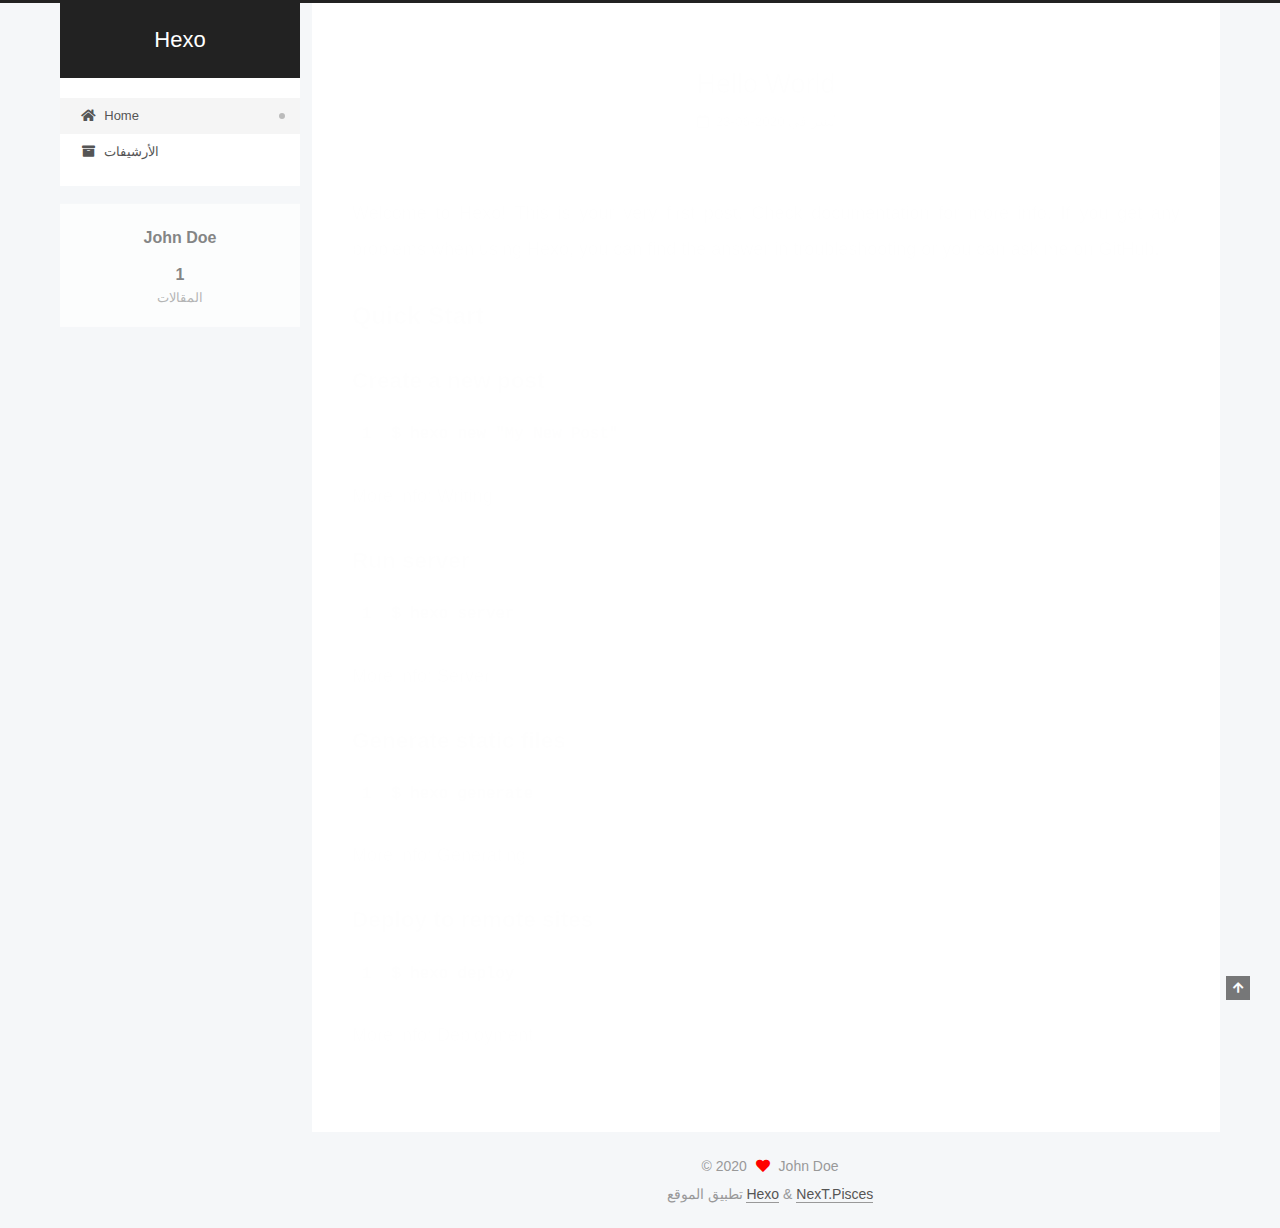
==== commit a20229cb: "Site updated: 2020-06-24 14:28:23" ====
--- a/index.html
+++ b/index.html
@@ -1,12 +1,25 @@
 <!DOCTYPE html>
-<html>
+<html lang="zh-tw">
 <head>
-  <meta charset="utf-8">
-  
-
-  
-  <title>Hexo</title>
-  <meta name="viewport" content="width=device-width, initial-scale=1, maximum-scale=1">
+  <meta charset="UTF-8">
+<meta name="viewport" content="width=device-width, initial-scale=1, maximum-scale=2">
+<meta name="theme-color" content="#222">
+<meta name="generator" content="Hexo 4.2.1">
+  <link rel="apple-touch-icon" sizes="180x180" href="/images/apple-touch-icon-next.png">
+  <link rel="icon" type="image/png" sizes="32x32" href="/images/favicon-32x32-next.png">
+  <link rel="icon" type="image/png" sizes="16x16" href="/images/favicon-16x16-next.png">
+  <link rel="mask-icon" href="/images/logo.svg" color="#222">
+
+<link rel="stylesheet" href="/css/main.css">
+
+
+<link rel="stylesheet" href="/lib/font-awesome/css/all.min.css">
+
+<script id="hexo-configurations">
+    var NexT = window.NexT || {};
+    var CONFIG = {"hostname":"yoursite.com","root":"/","scheme":"Pisces","version":"7.8.0","exturl":false,"sidebar":{"position":"left","display":"post","padding":18,"offset":12,"onmobile":false},"copycode":{"enable":false,"show_result":false,"style":null},"back2top":{"enable":true,"sidebar":false,"scrollpercent":false},"bookmark":{"enable":false,"color":"#222","save":"auto"},"fancybox":false,"mediumzoom":false,"lazyload":false,"pangu":false,"comments":{"style":"tabs","active":null,"storage":true,"lazyload":false,"nav":null},"algolia":{"hits":{"per_page":10},"labels":{"input_placeholder":"Search for Posts","hits_empty":"We didn't find any results for the search: ${query}","hits_stats":"${hits} results found in ${time} ms"}},"localsearch":{"enable":false,"trigger":"auto","top_n_per_article":1,"unescape":false,"preload":false},"motion":{"enable":true,"async":false,"transition":{"post_block":"fadeIn","post_header":"slideDownIn","post_body":"slideDownIn","coll_header":"slideLeftIn","sidebar":"slideUpIn"}}};
+  </script>
+
   <meta property="og:type" content="website">
 <meta property="og:title" content="Hexo">
 <meta property="og:url" content="http://yoursite.com/index.html">
@@ -14,183 +27,343 @@
 <meta property="og:locale" content="zh_TW">
 <meta property="article:author" content="John Doe">
 <meta name="twitter:card" content="summary">
-  
-    <link rel="alternate" href="/atom.xml" title="Hexo" type="application/atom+xml">
-  
-  
-    <link rel="icon" href="/favicon.png">
-  
-  
-    <link href="//fonts.googleapis.com/css?family=Source+Code+Pro" rel="stylesheet" type="text/css">
-  
-  
-<link rel="stylesheet" href="/css/style.css">
-
-<meta name="generator" content="Hexo 4.2.1"></head>
-
-<body>
-  <div id="container">
-    <div id="wrap">
-      <header id="header">
-  <div id="banner"></div>
-  <div id="header-outer" class="outer">
-    <div id="header-title" class="inner">
-      <h1 id="logo-wrap">
-        <a href="/" id="logo">Hexo</a>
-      </h1>
+
+<link rel="canonical" href="http://yoursite.com/">
+
+
+<script id="page-configurations">
+  // https://hexo.io/docs/variables.html
+  CONFIG.page = {
+    sidebar: "",
+    isHome : true,
+    isPost : false,
+    lang   : 'zh-tw'
+  };
+</script>
+
+  <title>Hexo</title>
+  
+
+
+
+
+
+
+  <noscript>
+  <style>
+  .use-motion .brand,
+  .use-motion .menu-item,
+  .sidebar-inner,
+  .use-motion .post-block,
+  .use-motion .pagination,
+  .use-motion .comments,
+  .use-motion .post-header,
+  .use-motion .post-body,
+  .use-motion .collection-header { opacity: initial; }
+
+  .use-motion .site-title,
+  .use-motion .site-subtitle {
+    opacity: initial;
+    top: initial;
+  }
+
+  .use-motion .logo-line-before i { left: initial; }
+  .use-motion .logo-line-after i { right: initial; }
+  </style>
+</noscript>
+
+</head>
+
+<body itemscope itemtype="http://schema.org/WebPage">
+  <div class="container use-motion">
+    <div class="headband"></div>
+
+    <header class="header" itemscope itemtype="http://schema.org/WPHeader">
+      <div class="header-inner"><div class="site-brand-container">
+  <div class="site-nav-toggle">
+    <div class="toggle" aria-label="تشغيل شريط التصفح">
+      <span class="toggle-line toggle-line-first"></span>
+      <span class="toggle-line toggle-line-middle"></span>
+      <span class="toggle-line toggle-line-last"></span>
+    </div>
+  </div>
+
+  <div class="site-meta">
+
+    <a href="/" class="brand" rel="start">
+      <span class="logo-line-before"><i></i></span>
+      <h1 class="site-title">Hexo</h1>
+      <span class="logo-line-after"><i></i></span>
+    </a>
+  </div>
+
+  <div class="site-nav-right">
+    <div class="toggle popup-trigger">
+    </div>
+  </div>
+</div>
+
+
+
+
+<nav class="site-nav">
+  <ul id="menu" class="main-menu menu">
+        <li class="menu-item menu-item-home">
+
+    <a href="/" rel="section"><i class="fa fa-home fa-fw"></i>Home</a>
+
+  </li>
+        <li class="menu-item menu-item-archives">
+
+    <a href="/archives/" rel="section"><i class="fa fa-archive fa-fw"></i>الأرشيفات</a>
+
+  </li>
+  </ul>
+</nav>
+
+
+
+
+</div>
+    </header>
+
+    
+  <div class="back-to-top">
+    <i class="fa fa-arrow-up"></i>
+    <span>0%</span>
+  </div>
+
+
+    <main class="main">
+      <div class="main-inner">
+        <div class="content-wrap">
+          
+
+          <div class="content index posts-expand">
+            
+      
+  
+  
+  <article itemscope itemtype="http://schema.org/Article" class="post-block" lang="zh-tw">
+    <link itemprop="mainEntityOfPage" href="http://yoursite.com/2020/06/23/hello-world/">
+
+    <span hidden itemprop="author" itemscope itemtype="http://schema.org/Person">
+      <meta itemprop="image" content="/images/avatar.gif">
+      <meta itemprop="name" content="John Doe">
+      <meta itemprop="description" content="">
+    </span>
+
+    <span hidden itemprop="publisher" itemscope itemtype="http://schema.org/Organization">
+      <meta itemprop="name" content="Hexo">
+    </span>
+      <header class="post-header">
+        <h2 class="post-title" itemprop="name headline">
+          
+            <a href="/2020/06/23/hello-world/" class="post-title-link" itemprop="url">Hello World</a>
+        </h2>
+
+        <div class="post-meta">
+            <span class="post-meta-item">
+              <span class="post-meta-item-icon">
+                <i class="far fa-calendar"></i>
+              </span>
+              <span class="post-meta-item-text">نُشر في</span>
+
+              <time title="أُنشأ: 2020-06-23 17:22:14" itemprop="dateCreated datePublished" datetime="2020-06-23T17:22:14+08:00">2020-06-23</time>
+            </span>
+
+          
+
+        </div>
+      </header>
+
+    
+    
+    
+    <div class="post-body" itemprop="articleBody">
+
+      
+          <p>Welcome to <a href="https://hexo.io/" target="_blank" rel="noopener">Hexo</a>! This is your very first post. Check <a href="https://hexo.io/docs/" target="_blank" rel="noopener">documentation</a> for more info. If you get any problems when using Hexo, you can find the answer in <a href="https://hexo.io/docs/troubleshooting.html" target="_blank" rel="noopener">troubleshooting</a> or you can ask me on <a href="https://github.com/hexojs/hexo/issues" target="_blank" rel="noopener">GitHub</a>.</p>
+<h2 id="Quick-Start"><a href="#Quick-Start" class="headerlink" title="Quick Start"></a>Quick Start</h2><h3 id="Create-a-new-post"><a href="#Create-a-new-post" class="headerlink" title="Create a new post"></a>Create a new post</h3><figure class="highlight bash"><table><tr><td class="gutter"><pre><span class="line">1</span><br></pre></td><td class="code"><pre><span class="line">$ hexo new <span class="string">"My New Post"</span></span><br></pre></td></tr></table></figure>
+
+<p>More info: <a href="https://hexo.io/docs/writing.html" target="_blank" rel="noopener">Writing</a></p>
+<h3 id="Run-server"><a href="#Run-server" class="headerlink" title="Run server"></a>Run server</h3><figure class="highlight bash"><table><tr><td class="gutter"><pre><span class="line">1</span><br></pre></td><td class="code"><pre><span class="line">$ hexo server</span><br></pre></td></tr></table></figure>
+
+<p>More info: <a href="https://hexo.io/docs/server.html" target="_blank" rel="noopener">Server</a></p>
+<h3 id="Generate-static-files"><a href="#Generate-static-files" class="headerlink" title="Generate static files"></a>Generate static files</h3><figure class="highlight bash"><table><tr><td class="gutter"><pre><span class="line">1</span><br></pre></td><td class="code"><pre><span class="line">$ hexo generate</span><br></pre></td></tr></table></figure>
+
+<p>More info: <a href="https://hexo.io/docs/generating.html" target="_blank" rel="noopener">Generating</a></p>
+<h3 id="Deploy-to-remote-sites"><a href="#Deploy-to-remote-sites" class="headerlink" title="Deploy to remote sites"></a>Deploy to remote sites</h3><figure class="highlight bash"><table><tr><td class="gutter"><pre><span class="line">1</span><br></pre></td><td class="code"><pre><span class="line">$ hexo deploy</span><br></pre></td></tr></table></figure>
+
+<p>More info: <a href="https://hexo.io/docs/one-command-deployment.html" target="_blank" rel="noopener">Deployment</a></p>
+
       
     </div>
-    <div id="header-inner" class="inner">
-      <nav id="main-nav">
-        <a id="main-nav-toggle" class="nav-icon"></a>
+
+    
+    
+    
+      <footer class="post-footer">
+        <div class="post-eof"></div>
+      </footer>
+  </article>
+  
+  
+  
+
+
+  
+
+
+
+          </div>
+          
+
+<script>
+  window.addEventListener('tabs:register', () => {
+    let { activeClass } = CONFIG.comments;
+    if (CONFIG.comments.storage) {
+      activeClass = localStorage.getItem('comments_active') || activeClass;
+    }
+    if (activeClass) {
+      let activeTab = document.querySelector(`a[href="#comment-${activeClass}"]`);
+      if (activeTab) {
+        activeTab.click();
+      }
+    }
+  });
+  if (CONFIG.comments.storage) {
+    window.addEventListener('tabs:click', event => {
+      if (!event.target.matches('.tabs-comment .tab-content .tab-pane')) return;
+      let commentClass = event.target.classList[1];
+      localStorage.setItem('comments_active', commentClass);
+    });
+  }
+</script>
+
+        </div>
+          
+  
+  <div class="toggle sidebar-toggle">
+    <span class="toggle-line toggle-line-first"></span>
+    <span class="toggle-line toggle-line-middle"></span>
+    <span class="toggle-line toggle-line-last"></span>
+  </div>
+
+  <aside class="sidebar">
+    <div class="sidebar-inner">
+
+      <ul class="sidebar-nav motion-element">
+        <li class="sidebar-nav-toc">
+          المحتويات
+        </li>
+        <li class="sidebar-nav-overview">
+          عام
+        </li>
+      </ul>
+
+      <!--noindex-->
+      <div class="post-toc-wrap sidebar-panel">
+      </div>
+      <!--/noindex-->
+
+      <div class="site-overview-wrap sidebar-panel">
+        <div class="site-author motion-element" itemprop="author" itemscope itemtype="http://schema.org/Person">
+  <p class="site-author-name" itemprop="name">John Doe</p>
+  <div class="site-description" itemprop="description"></div>
+</div>
+<div class="site-state-wrap motion-element">
+  <nav class="site-state">
+      <div class="site-state-item site-state-posts">
+          <a href="/archives/">
         
-          <a class="main-nav-link" href="/">Home</a>
+          <span class="site-state-item-count">1</span>
+          <span class="site-state-item-name">المقالات</span>
+        </a>
+      </div>
+  </nav>
+</div>
+
+
+
+      </div>
+
+    </div>
+  </aside>
+  <div id="sidebar-dimmer"></div>
+
+
+      </div>
+    </main>
+
+    <footer class="footer">
+      <div class="footer-inner">
         
-          <a class="main-nav-link" href="/archives">Archives</a>
+
         
-      </nav>
-      <nav id="sub-nav">
+
+<div class="copyright">
+  
+  &copy; 
+  <span itemprop="copyrightYear">2020</span>
+  <span class="with-love">
+    <i class="fa fa-heart"></i>
+  </span>
+  <span class="author" itemprop="copyrightHolder">John Doe</span>
+</div>
+  <div class="powered-by">تطبيق الموقع <a href="https://hexo.io/" class="theme-link" rel="noopener" target="_blank">Hexo</a> & <a href="https://pisces.theme-next.org/" class="theme-link" rel="noopener" target="_blank">NexT.Pisces</a>
+  </div>
+
         
-          <a id="nav-rss-link" class="nav-icon" href="/atom.xml" title="RSS Feed"></a>
-        
-        <a id="nav-search-btn" class="nav-icon" title="Search"></a>
-      </nav>
-      <div id="search-form-wrap">
-        <form action="//google.com/search" method="get" accept-charset="UTF-8" class="search-form"><input type="search" name="q" class="search-form-input" placeholder="Search"><button type="submit" class="search-form-submit">&#xF002;</button><input type="hidden" name="sitesearch" value="http://yoursite.com"></form>
-      </div>
-    </div>
-  </div>
-</header>
-      <div class="outer">
-        <section id="main">
-  
-    <article id="post-hello-world" class="article article-type-post" itemscope itemprop="blogPost">
-  <div class="article-meta">
-    <a href="/2020/06/23/hello-world/" class="article-date">
-  <time datetime="2020-06-23T09:22:14.409Z" itemprop="datePublished">2020-06-23</time>
-</a>
-    
-  </div>
-  <div class="article-inner">
-    
-    
-      <header class="article-header">
-        
-  
-    <h1 itemprop="name">
-      <a class="article-title" href="/2020/06/23/hello-world/">Hello World</a>
-    </h1>
-  
-
-      </header>
-    
-    <div class="article-entry" itemprop="articleBody">
-      
-        <p>Welcome to <a href="https://hexo.io/" target="_blank" rel="noopener">Hexo</a>! This is your very first post. Check <a href="https://hexo.io/docs/" target="_blank" rel="noopener">documentation</a> for more info. If you get any problems when using Hexo, you can find the answer in <a href="https://hexo.io/docs/troubleshooting.html" target="_blank" rel="noopener">troubleshooting</a> or you can ask me on <a href="https://github.com/hexojs/hexo/issues" target="_blank" rel="noopener">GitHub</a>.</p>
-<h2 id="Quick-Start"><a href="#Quick-Start" class="headerlink" title="Quick Start"></a>Quick Start</h2><h3 id="Create-a-new-post"><a href="#Create-a-new-post" class="headerlink" title="Create a new post"></a>Create a new post</h3><figure class="highlight bash"><table><tr><td class="gutter"><pre><span class="line">1</span><br></pre></td><td class="code"><pre><span class="line">$ hexo new <span class="string">"My New Post"</span></span><br></pre></td></tr></table></figure>
-
-<p>More info: <a href="https://hexo.io/docs/writing.html" target="_blank" rel="noopener">Writing</a></p>
-<h3 id="Run-server"><a href="#Run-server" class="headerlink" title="Run server"></a>Run server</h3><figure class="highlight bash"><table><tr><td class="gutter"><pre><span class="line">1</span><br></pre></td><td class="code"><pre><span class="line">$ hexo server</span><br></pre></td></tr></table></figure>
-
-<p>More info: <a href="https://hexo.io/docs/server.html" target="_blank" rel="noopener">Server</a></p>
-<h3 id="Generate-static-files"><a href="#Generate-static-files" class="headerlink" title="Generate static files"></a>Generate static files</h3><figure class="highlight bash"><table><tr><td class="gutter"><pre><span class="line">1</span><br></pre></td><td class="code"><pre><span class="line">$ hexo generate</span><br></pre></td></tr></table></figure>
-
-<p>More info: <a href="https://hexo.io/docs/generating.html" target="_blank" rel="noopener">Generating</a></p>
-<h3 id="Deploy-to-remote-sites"><a href="#Deploy-to-remote-sites" class="headerlink" title="Deploy to remote sites"></a>Deploy to remote sites</h3><figure class="highlight bash"><table><tr><td class="gutter"><pre><span class="line">1</span><br></pre></td><td class="code"><pre><span class="line">$ hexo deploy</span><br></pre></td></tr></table></figure>
-
-<p>More info: <a href="https://hexo.io/docs/one-command-deployment.html" target="_blank" rel="noopener">Deployment</a></p>
-
-      
-    </div>
-    <footer class="article-footer">
-      <a data-url="http://yoursite.com/2020/06/23/hello-world/" data-id="ckbssqpsw0000l8re5d8i74xw" class="article-share-link">Share</a>
-      
-      
+
+
+
+
+
+
+
+
+      </div>
     </footer>
   </div>
-  
-</article>
-
-
-  
-
-
-</section>
-        
-          <aside id="sidebar">
-  
-    
-
-  
-    
-
-  
-    
-  
-    
-  <div class="widget-wrap">
-    <h3 class="widget-title">Archives</h3>
-    <div class="widget">
-      <ul class="archive-list"><li class="archive-list-item"><a class="archive-list-link" href="/archives/2020/06/">六月 2020</a></li></ul>
-    </div>
-  </div>
-
-
-  
-    
-  <div class="widget-wrap">
-    <h3 class="widget-title">Recent Posts</h3>
-    <div class="widget">
-      <ul>
-        
-          <li>
-            <a href="/2020/06/23/hello-world/">Hello World</a>
-          </li>
-        
-      </ul>
-    </div>
-  </div>
-
-  
-</aside>
-        
-      </div>
-      <footer id="footer">
-  
-  <div class="outer">
-    <div id="footer-info" class="inner">
-      &copy; 2020 John Doe<br>
-      Powered by <a href="http://hexo.io/" target="_blank">Hexo</a>
-    </div>
-  </div>
-</footer>
-    </div>
-    <nav id="mobile-nav">
-  
-    <a href="/" class="mobile-nav-link">Home</a>
-  
-    <a href="/archives" class="mobile-nav-link">Archives</a>
-  
-</nav>
-    
-
-<script src="//ajax.googleapis.com/ajax/libs/jquery/2.0.3/jquery.min.js"></script>
-
-
-  
-<link rel="stylesheet" href="/fancybox/jquery.fancybox.css">
-
-  
-<script src="/fancybox/jquery.fancybox.pack.js"></script>
-
-
-
-
-<script src="/js/script.js"></script>
-
-
-
-
-  </div>
+
+  
+  <script src="/lib/anime.min.js"></script>
+  <script src="/lib/velocity/velocity.min.js"></script>
+  <script src="/lib/velocity/velocity.ui.min.js"></script>
+
+<script src="/js/utils.js"></script>
+
+<script src="/js/motion.js"></script>
+
+
+<script src="/js/schemes/pisces.js"></script>
+
+
+<script src="/js/next-boot.js"></script>
+
+
+
+
+  
+
+
+
+
+
+
+
+
+
+
+
+
+
+
+
+  
+
+  
+
 </body>
-</html>+</html>
--- a/css/main.css
+++ b/css/main.css
@@ -0,0 +1,2441 @@
+:root {
+  --body-bg-color: #f5f7f9;
+  --content-bg-color: #fff;
+  --card-bg-color: #f5f5f5;
+  --text-color: #555;
+  --blockquote-color: #666;
+  --link-color: #555;
+  --link-hover-color: #222;
+  --brand-color: #fff;
+  --brand-hover-color: #fff;
+  --table-row-odd-bg-color: #f9f9f9;
+  --table-row-hover-bg-color: #f5f5f5;
+  --menu-item-bg-color: #f5f5f5;
+  --btn-default-bg: #fff;
+  --btn-default-color: #555;
+  --btn-default-border-color: #555;
+  --btn-default-hover-bg: #222;
+  --btn-default-hover-color: #fff;
+  --btn-default-hover-border-color: #222;
+}
+html {
+  line-height: 1.15; /* 1 */
+  -webkit-text-size-adjust: 100%; /* 2 */
+}
+body {
+  margin: 0;
+}
+main {
+  display: block;
+}
+h1 {
+  font-size: 2em;
+  margin: 0.67em 0;
+}
+hr {
+  box-sizing: content-box; /* 1 */
+  height: 0; /* 1 */
+  overflow: visible; /* 2 */
+}
+pre {
+  font-family: monospace, monospace; /* 1 */
+  font-size: 1em; /* 2 */
+}
+a {
+  background: transparent;
+}
+abbr[title] {
+  border-bottom: none; /* 1 */
+  text-decoration: underline; /* 2 */
+  text-decoration: underline dotted; /* 2 */
+}
+b,
+strong {
+  font-weight: bolder;
+}
+code,
+kbd,
+samp {
+  font-family: monospace, monospace; /* 1 */
+  font-size: 1em; /* 2 */
+}
+small {
+  font-size: 80%;
+}
+sub,
+sup {
+  font-size: 75%;
+  line-height: 0;
+  position: relative;
+  vertical-align: baseline;
+}
+sub {
+  bottom: -0.25em;
+}
+sup {
+  top: -0.5em;
+}
+img {
+  border-style: none;
+}
+button,
+input,
+optgroup,
+select,
+textarea {
+  font-family: inherit; /* 1 */
+  font-size: 100%; /* 1 */
+  line-height: 1.15; /* 1 */
+  margin: 0; /* 2 */
+}
+button,
+input {
+/* 1 */
+  overflow: visible;
+}
+button,
+select {
+/* 1 */
+  text-transform: none;
+}
+button,
+[type='button'],
+[type='reset'],
+[type='submit'] {
+  -webkit-appearance: button;
+}
+button::-moz-focus-inner,
+[type='button']::-moz-focus-inner,
+[type='reset']::-moz-focus-inner,
+[type='submit']::-moz-focus-inner {
+  border-style: none;
+  padding: 0;
+}
+button:-moz-focusring,
+[type='button']:-moz-focusring,
+[type='reset']:-moz-focusring,
+[type='submit']:-moz-focusring {
+  outline: 1px dotted ButtonText;
+}
+fieldset {
+  padding: 0.35em 0.75em 0.625em;
+}
+legend {
+  box-sizing: border-box; /* 1 */
+  color: inherit; /* 2 */
+  display: table; /* 1 */
+  max-width: 100%; /* 1 */
+  padding: 0; /* 3 */
+  white-space: normal; /* 1 */
+}
+progress {
+  vertical-align: baseline;
+}
+textarea {
+  overflow: auto;
+}
+[type='checkbox'],
+[type='radio'] {
+  box-sizing: border-box; /* 1 */
+  padding: 0; /* 2 */
+}
+[type='number']::-webkit-inner-spin-button,
+[type='number']::-webkit-outer-spin-button {
+  height: auto;
+}
+[type='search'] {
+  outline-offset: -2px; /* 2 */
+  -webkit-appearance: textfield; /* 1 */
+}
+[type='search']::-webkit-search-decoration {
+  -webkit-appearance: none;
+}
+::-webkit-file-upload-button {
+  font: inherit; /* 2 */
+  -webkit-appearance: button; /* 1 */
+}
+details {
+  display: block;
+}
+summary {
+  display: list-item;
+}
+template {
+  display: none;
+}
+[hidden] {
+  display: none;
+}
+::selection {
+  background: #262a30;
+  color: #eee;
+}
+html,
+body {
+  height: 100%;
+}
+body {
+  background: var(--body-bg-color);
+  color: var(--text-color);
+  font-family: 'Lato', "PingFang SC", "Microsoft YaHei", sans-serif;
+  font-size: 1em;
+  line-height: 2;
+}
+@media (max-width: 991px) {
+  body {
+    padding-left: 0 !important;
+    padding-right: 0 !important;
+  }
+}
+h1,
+h2,
+h3,
+h4,
+h5,
+h6 {
+  font-family: 'Lato', "PingFang SC", "Microsoft YaHei", sans-serif;
+  font-weight: bold;
+  line-height: 1.5;
+  margin: 20px 0 15px;
+}
+h1 {
+  font-size: 1.5em;
+}
+h2 {
+  font-size: 1.375em;
+}
+h3 {
+  font-size: 1.25em;
+}
+h4 {
+  font-size: 1.125em;
+}
+h5 {
+  font-size: 1em;
+}
+h6 {
+  font-size: 0.875em;
+}
+p {
+  margin: 0 0 20px 0;
+}
+a,
+span.exturl {
+  border-bottom: 1px solid #999;
+  color: var(--link-color);
+  outline: 0;
+  text-decoration: none;
+  overflow-wrap: break-word;
+  word-wrap: break-word;
+  cursor: pointer;
+}
+a:hover,
+span.exturl:hover {
+  border-bottom-color: var(--link-hover-color);
+  color: var(--link-hover-color);
+}
+iframe,
+img,
+video {
+  display: block;
+  margin-left: auto;
+  margin-right: auto;
+  max-width: 100%;
+}
+hr {
+  background-image: repeating-linear-gradient(-45deg, #ddd, #ddd 4px, transparent 4px, transparent 8px);
+  border: 0;
+  height: 3px;
+  margin: 40px 0;
+}
+blockquote {
+  border-left: 4px solid #ddd;
+  color: var(--blockquote-color);
+  margin: 0;
+  padding: 0 15px;
+}
+blockquote cite::before {
+  content: '-';
+  padding: 0 5px;
+}
+dt {
+  font-weight: bold;
+}
+dd {
+  margin: 0;
+  padding: 0;
+}
+kbd {
+  background-color: #f5f5f5;
+  background-image: linear-gradient(#eee, #fff, #eee);
+  border: 1px solid #ccc;
+  border-radius: 0.2em;
+  box-shadow: 0.1em 0.1em 0.2em rgba(0,0,0,0.1);
+  color: #555;
+  font-family: inherit;
+  padding: 0.1em 0.3em;
+  white-space: nowrap;
+}
+.table-container {
+  overflow: auto;
+}
+table {
+  border-collapse: collapse;
+  border-spacing: 0;
+  font-size: 0.875em;
+  margin: 0 0 20px 0;
+  width: 100%;
+}
+tbody tr:nth-of-type(odd) {
+  background: var(--table-row-odd-bg-color);
+}
+tbody tr:hover {
+  background: var(--table-row-hover-bg-color);
+}
+caption,
+th,
+td {
+  font-weight: normal;
+  padding: 8px;
+  vertical-align: middle;
+}
+th,
+td {
+  border: 1px solid #ddd;
+  border-bottom: 3px solid #ddd;
+}
+th {
+  font-weight: 700;
+  padding-bottom: 10px;
+}
+td {
+  border-bottom-width: 1px;
+}
+.btn {
+  background: var(--btn-default-bg);
+  border: 2px solid var(--btn-default-border-color);
+  border-radius: 2px;
+  color: var(--btn-default-color);
+  display: inline-block;
+  font-size: 0.875em;
+  line-height: 2;
+  padding: 0 20px;
+  text-decoration: none;
+  transition-property: background-color;
+  transition-delay: 0s;
+  transition-duration: 0.2s;
+  transition-timing-function: ease-in-out;
+}
+.btn:hover {
+  background: var(--btn-default-hover-bg);
+  border-color: var(--btn-default-hover-border-color);
+  color: var(--btn-default-hover-color);
+}
+.btn + .btn {
+  margin: 0 0 8px 8px;
+}
+.btn .fa-fw {
+  text-align: left;
+  width: 1.285714285714286em;
+}
+.toggle {
+  line-height: 0;
+}
+.toggle .toggle-line {
+  background: #fff;
+  display: inline-block;
+  height: 2px;
+  left: 0;
+  position: relative;
+  top: 0;
+  transition: all 0.4s;
+  vertical-align: top;
+  width: 100%;
+}
+.toggle .toggle-line:not(:first-child) {
+  margin-top: 3px;
+}
+.toggle.toggle-arrow .toggle-line-first {
+  left: 50%;
+  top: 2px;
+  transform: rotate(45deg);
+  width: 50%;
+}
+.toggle.toggle-arrow .toggle-line-middle {
+  left: 2px;
+  width: 90%;
+}
+.toggle.toggle-arrow .toggle-line-last {
+  left: 50%;
+  top: -2px;
+  transform: rotate(-45deg);
+  width: 50%;
+}
+.toggle.toggle-close .toggle-line-first {
+  transform: rotate(-45deg);
+  top: 5px;
+}
+.toggle.toggle-close .toggle-line-middle {
+  opacity: 0;
+}
+.toggle.toggle-close .toggle-line-last {
+  transform: rotate(45deg);
+  top: -5px;
+}
+.highlight,
+pre {
+  background: #f7f7f7;
+  color: #4d4d4c;
+  line-height: 1.6;
+  margin: 0 auto 20px;
+}
+pre,
+code {
+  font-family: consolas, Menlo, monospace, "PingFang SC", "Microsoft YaHei";
+}
+code {
+  background: #eee;
+  border-radius: 3px;
+  color: #555;
+  padding: 2px 4px;
+  overflow-wrap: break-word;
+  word-wrap: break-word;
+}
+.highlight *::selection {
+  background: #d6d6d6;
+}
+.highlight pre {
+  border: 0;
+  margin: 0;
+  padding: 10px 0;
+}
+.highlight table {
+  border: 0;
+  margin: 0;
+  width: auto;
+}
+.highlight td {
+  border: 0;
+  padding: 0;
+}
+.highlight figcaption {
+  background: #eff2f3;
+  color: #4d4d4c;
+  display: flex;
+  font-size: 0.875em;
+  justify-content: space-between;
+  line-height: 1.2;
+  padding: 0.5em;
+}
+.highlight figcaption a {
+  color: #4d4d4c;
+}
+.highlight figcaption a:hover {
+  border-bottom-color: #4d4d4c;
+}
+.highlight .gutter {
+  -moz-user-select: none;
+  -ms-user-select: none;
+  -webkit-user-select: none;
+  user-select: none;
+}
+.highlight .gutter pre {
+  background: #eff2f3;
+  color: #869194;
+  padding-left: 10px;
+  padding-right: 10px;
+  text-align: right;
+}
+.highlight .code pre {
+  background: #f7f7f7;
+  padding-left: 10px;
+  width: 100%;
+}
+.gist table {
+  width: auto;
+}
+.gist table td {
+  border: 0;
+}
+pre {
+  overflow: auto;
+  padding: 10px;
+}
+pre code {
+  background: none;
+  color: #4d4d4c;
+  font-size: 0.875em;
+  padding: 0;
+  text-shadow: none;
+}
+pre .deletion {
+  background: #fdd;
+}
+pre .addition {
+  background: #dfd;
+}
+pre .meta {
+  color: #eab700;
+  -moz-user-select: none;
+  -ms-user-select: none;
+  -webkit-user-select: none;
+  user-select: none;
+}
+pre .comment {
+  color: #8e908c;
+}
+pre .variable,
+pre .attribute,
+pre .tag,
+pre .name,
+pre .regexp,
+pre .ruby .constant,
+pre .xml .tag .title,
+pre .xml .pi,
+pre .xml .doctype,
+pre .html .doctype,
+pre .css .id,
+pre .css .class,
+pre .css .pseudo {
+  color: #c82829;
+}
+pre .number,
+pre .preprocessor,
+pre .built_in,
+pre .builtin-name,
+pre .literal,
+pre .params,
+pre .constant,
+pre .command {
+  color: #f5871f;
+}
+pre .ruby .class .title,
+pre .css .rules .attribute,
+pre .string,
+pre .symbol,
+pre .value,
+pre .inheritance,
+pre .header,
+pre .ruby .symbol,
+pre .xml .cdata,
+pre .special,
+pre .formula {
+  color: #718c00;
+}
+pre .title,
+pre .css .hexcolor {
+  color: #3e999f;
+}
+pre .function,
+pre .python .decorator,
+pre .python .title,
+pre .ruby .function .title,
+pre .ruby .title .keyword,
+pre .perl .sub,
+pre .javascript .title,
+pre .coffeescript .title {
+  color: #4271ae;
+}
+pre .keyword,
+pre .javascript .function {
+  color: #8959a8;
+}
+.blockquote-center {
+  border-left: none;
+  margin: 40px 0;
+  padding: 0;
+  position: relative;
+  text-align: center;
+}
+.blockquote-center .fa {
+  display: block;
+  opacity: 0.6;
+  position: absolute;
+  width: 100%;
+}
+.blockquote-center .fa-quote-left {
+  border-top: 1px solid #ccc;
+  text-align: left;
+  top: -20px;
+}
+.blockquote-center .fa-quote-right {
+  border-bottom: 1px solid #ccc;
+  text-align: right;
+  bottom: -20px;
+}
+.blockquote-center p,
+.blockquote-center div {
+  text-align: center;
+}
+.post-body .group-picture img {
+  margin: 0 auto;
+  padding: 0 3px;
+}
+.group-picture-row {
+  margin-bottom: 6px;
+  overflow: hidden;
+}
+.group-picture-column {
+  float: left;
+  margin-bottom: 10px;
+}
+.post-body .label {
+  color: #555;
+  display: inline;
+  padding: 0 2px;
+}
+.post-body .label.default {
+  background: #f0f0f0;
+}
+.post-body .label.primary {
+  background: #efe6f7;
+}
+.post-body .label.info {
+  background: #e5f2f8;
+}
+.post-body .label.success {
+  background: #e7f4e9;
+}
+.post-body .label.warning {
+  background: #fcf6e1;
+}
+.post-body .label.danger {
+  background: #fae8eb;
+}
+.post-body .tabs {
+  margin-bottom: 20px;
+}
+.post-body .tabs,
+.tabs-comment {
+  display: block;
+  padding-top: 10px;
+  position: relative;
+}
+.post-body .tabs ul.nav-tabs,
+.tabs-comment ul.nav-tabs {
+  display: flex;
+  flex-wrap: wrap;
+  margin: 0;
+  margin-bottom: -1px;
+  padding: 0;
+}
+@media (max-width: 413px) {
+  .post-body .tabs ul.nav-tabs,
+  .tabs-comment ul.nav-tabs {
+    display: block;
+    margin-bottom: 5px;
+  }
+}
+.post-body .tabs ul.nav-tabs li.tab,
+.tabs-comment ul.nav-tabs li.tab {
+  border-bottom: 1px solid #ddd;
+  border-left: 1px solid transparent;
+  border-right: 1px solid transparent;
+  border-top: 3px solid transparent;
+  flex-grow: 1;
+  list-style-type: none;
+  border-radius: 0 0 0 0;
+}
+@media (max-width: 413px) {
+  .post-body .tabs ul.nav-tabs li.tab,
+  .tabs-comment ul.nav-tabs li.tab {
+    border-bottom: 1px solid transparent;
+    border-left: 3px solid transparent;
+    border-right: 1px solid transparent;
+    border-top: 1px solid transparent;
+  }
+}
+@media (max-width: 413px) {
+  .post-body .tabs ul.nav-tabs li.tab,
+  .tabs-comment ul.nav-tabs li.tab {
+    border-radius: 0;
+  }
+}
+.post-body .tabs ul.nav-tabs li.tab a,
+.tabs-comment ul.nav-tabs li.tab a {
+  border-bottom: initial;
+  display: block;
+  line-height: 1.8;
+  outline: 0;
+  padding: 0.25em 0.75em;
+  text-align: center;
+  transition-delay: 0s;
+  transition-duration: 0.2s;
+  transition-timing-function: ease-out;
+}
+.post-body .tabs ul.nav-tabs li.tab a i,
+.tabs-comment ul.nav-tabs li.tab a i {
+  width: 1.285714285714286em;
+}
+.post-body .tabs ul.nav-tabs li.tab.active,
+.tabs-comment ul.nav-tabs li.tab.active {
+  border-bottom: 1px solid transparent;
+  border-left: 1px solid #ddd;
+  border-right: 1px solid #ddd;
+  border-top: 3px solid #fc6423;
+}
+@media (max-width: 413px) {
+  .post-body .tabs ul.nav-tabs li.tab.active,
+  .tabs-comment ul.nav-tabs li.tab.active {
+    border-bottom: 1px solid #ddd;
+    border-left: 3px solid #fc6423;
+    border-right: 1px solid #ddd;
+    border-top: 1px solid #ddd;
+  }
+}
+.post-body .tabs ul.nav-tabs li.tab.active a,
+.tabs-comment ul.nav-tabs li.tab.active a {
+  color: var(--link-color);
+  cursor: default;
+}
+.post-body .tabs .tab-content .tab-pane,
+.tabs-comment .tab-content .tab-pane {
+  border: 1px solid #ddd;
+  border-top: 0;
+  padding: 20px 20px 0 20px;
+  border-radius: 0;
+}
+.post-body .tabs .tab-content .tab-pane:not(.active),
+.tabs-comment .tab-content .tab-pane:not(.active) {
+  display: none;
+}
+.post-body .tabs .tab-content .tab-pane.active,
+.tabs-comment .tab-content .tab-pane.active {
+  display: block;
+}
+.post-body .tabs .tab-content .tab-pane.active:nth-of-type(1),
+.tabs-comment .tab-content .tab-pane.active:nth-of-type(1) {
+  border-radius: 0 0 0 0;
+}
+@media (max-width: 413px) {
+  .post-body .tabs .tab-content .tab-pane.active:nth-of-type(1),
+  .tabs-comment .tab-content .tab-pane.active:nth-of-type(1) {
+    border-radius: 0;
+  }
+}
+.post-body .note {
+  border-radius: 3px;
+  margin-bottom: 20px;
+  padding: 1em;
+  position: relative;
+  border: 1px solid #eee;
+  border-left-width: 5px;
+}
+.post-body .note h2,
+.post-body .note h3,
+.post-body .note h4,
+.post-body .note h5,
+.post-body .note h6 {
+  margin-top: 0;
+  border-bottom: initial;
+  margin-bottom: 0;
+  padding-top: 0;
+}
+.post-body .note p:first-child,
+.post-body .note ul:first-child,
+.post-body .note ol:first-child,
+.post-body .note table:first-child,
+.post-body .note pre:first-child,
+.post-body .note blockquote:first-child,
+.post-body .note img:first-child {
+  margin-top: 0;
+}
+.post-body .note p:last-child,
+.post-body .note ul:last-child,
+.post-body .note ol:last-child,
+.post-body .note table:last-child,
+.post-body .note pre:last-child,
+.post-body .note blockquote:last-child,
+.post-body .note img:last-child {
+  margin-bottom: 0;
+}
+.post-body .note.default {
+  border-left-color: #777;
+}
+.post-body .note.default h2,
+.post-body .note.default h3,
+.post-body .note.default h4,
+.post-body .note.default h5,
+.post-body .note.default h6 {
+  color: #777;
+}
+.post-body .note.primary {
+  border-left-color: #6f42c1;
+}
+.post-body .note.primary h2,
+.post-body .note.primary h3,
+.post-body .note.primary h4,
+.post-body .note.primary h5,
+.post-body .note.primary h6 {
+  color: #6f42c1;
+}
+.post-body .note.info {
+  border-left-color: #428bca;
+}
+.post-body .note.info h2,
+.post-body .note.info h3,
+.post-body .note.info h4,
+.post-body .note.info h5,
+.post-body .note.info h6 {
+  color: #428bca;
+}
+.post-body .note.success {
+  border-left-color: #5cb85c;
+}
+.post-body .note.success h2,
+.post-body .note.success h3,
+.post-body .note.success h4,
+.post-body .note.success h5,
+.post-body .note.success h6 {
+  color: #5cb85c;
+}
+.post-body .note.warning {
+  border-left-color: #f0ad4e;
+}
+.post-body .note.warning h2,
+.post-body .note.warning h3,
+.post-body .note.warning h4,
+.post-body .note.warning h5,
+.post-body .note.warning h6 {
+  color: #f0ad4e;
+}
+.post-body .note.danger {
+  border-left-color: #d9534f;
+}
+.post-body .note.danger h2,
+.post-body .note.danger h3,
+.post-body .note.danger h4,
+.post-body .note.danger h5,
+.post-body .note.danger h6 {
+  color: #d9534f;
+}
+.pagination .prev,
+.pagination .next,
+.pagination .page-number,
+.pagination .space {
+  display: inline-block;
+  margin: 0 10px;
+  padding: 0 11px;
+  position: relative;
+  top: -1px;
+}
+@media (max-width: 767px) {
+  .pagination .prev,
+  .pagination .next,
+  .pagination .page-number,
+  .pagination .space {
+    margin: 0 5px;
+  }
+}
+.pagination {
+  border-top: 1px solid #eee;
+  margin: 120px 0 0;
+  text-align: center;
+}
+.pagination .prev,
+.pagination .next,
+.pagination .page-number {
+  border-bottom: 0;
+  border-top: 1px solid #eee;
+  transition-property: border-color;
+  transition-delay: 0s;
+  transition-duration: 0.2s;
+  transition-timing-function: ease-in-out;
+}
+.pagination .prev:hover,
+.pagination .next:hover,
+.pagination .page-number:hover {
+  border-top-color: #222;
+}
+.pagination .space {
+  margin: 0;
+  padding: 0;
+}
+.pagination .prev {
+  margin-left: 0;
+}
+.pagination .next {
+  margin-right: 0;
+}
+.pagination .page-number.current {
+  background: #ccc;
+  border-top-color: #ccc;
+  color: #fff;
+}
+@media (max-width: 767px) {
+  .pagination {
+    border-top: none;
+  }
+  .pagination .prev,
+  .pagination .next,
+  .pagination .page-number {
+    border-bottom: 1px solid #eee;
+    border-top: 0;
+    margin-bottom: 10px;
+    padding: 0 10px;
+  }
+  .pagination .prev:hover,
+  .pagination .next:hover,
+  .pagination .page-number:hover {
+    border-bottom-color: #222;
+  }
+}
+.comments {
+  margin-top: 60px;
+  overflow: hidden;
+}
+.comment-button-group {
+  display: flex;
+  flex-wrap: wrap-reverse;
+  justify-content: center;
+  margin: 1em 0;
+}
+.comment-button-group .comment-button {
+  margin: 0.1em 0.2em;
+}
+.comment-button-group .comment-button.active {
+  background: var(--btn-default-hover-bg);
+  border-color: var(--btn-default-hover-border-color);
+  color: var(--btn-default-hover-color);
+}
+.comment-position {
+  display: none;
+}
+.comment-position.active {
+  display: block;
+}
+.tabs-comment {
+  background: var(--content-bg-color);
+  margin-top: 4em;
+  padding-top: 0;
+}
+.tabs-comment .comments {
+  border: 0;
+  box-shadow: none;
+  margin-top: 0;
+  padding-top: 0;
+}
+.container {
+  min-height: 100%;
+  position: relative;
+}
+.main-inner {
+  margin: 0 auto;
+  width: calc(100% - 20px);
+}
+@media (min-width: 1200px) {
+  .main-inner {
+    width: 1160px;
+  }
+}
+@media (min-width: 1600px) {
+  .main-inner {
+    width: 73%;
+  }
+}
+@media (max-width: 767px) {
+  .content-wrap {
+    padding: 0 20px;
+  }
+}
+.header {
+  background: transparent;
+}
+.header-inner {
+  margin: 0 auto;
+  width: calc(100% - 20px);
+}
+@media (min-width: 1200px) {
+  .header-inner {
+    width: 1160px;
+  }
+}
+@media (min-width: 1600px) {
+  .header-inner {
+    width: 73%;
+  }
+}
+.site-brand-container {
+  display: flex;
+  flex-shrink: 0;
+  padding: 0 10px;
+}
+.headband {
+  background: #222;
+  height: 3px;
+}
+.site-meta {
+  flex-grow: 1;
+  text-align: center;
+}
+@media (max-width: 767px) {
+  .site-meta {
+    text-align: center;
+  }
+}
+.brand {
+  border-bottom: none;
+  color: var(--brand-color);
+  display: inline-block;
+  line-height: 1.375em;
+  padding: 0 40px;
+  position: relative;
+}
+.brand:hover {
+  color: var(--brand-hover-color);
+}
+.site-title {
+  font-family: 'Lato', "PingFang SC", "Microsoft YaHei", sans-serif;
+  font-size: 1.375em;
+  font-weight: normal;
+  margin: 0;
+}
+.site-subtitle {
+  color: #ddd;
+  font-size: 0.8125em;
+  margin: 10px 0;
+}
+.use-motion .brand {
+  opacity: 0;
+}
+.use-motion .site-title,
+.use-motion .site-subtitle,
+.use-motion .custom-logo-image {
+  opacity: 0;
+  position: relative;
+  top: -10px;
+}
+.site-nav-toggle,
+.site-nav-right {
+  display: none;
+}
+@media (max-width: 767px) {
+  .site-nav-toggle,
+  .site-nav-right {
+    display: flex;
+    flex-direction: column;
+    justify-content: center;
+  }
+}
+.site-nav-toggle .toggle,
+.site-nav-right .toggle {
+  color: var(--text-color);
+  padding: 10px;
+  width: 22px;
+}
+.site-nav-toggle .toggle .toggle-line,
+.site-nav-right .toggle .toggle-line {
+  background: var(--text-color);
+  border-radius: 1px;
+}
+.site-nav {
+  display: block;
+}
+@media (max-width: 767px) {
+  .site-nav {
+    clear: both;
+    display: none;
+  }
+}
+.site-nav.site-nav-on {
+  display: block;
+}
+.menu {
+  margin-top: 20px;
+  padding-left: 0;
+  text-align: center;
+}
+.menu-item {
+  display: inline-block;
+  list-style: none;
+  margin: 0 10px;
+}
+@media (max-width: 767px) {
+  .menu-item {
+    display: block;
+    margin-top: 10px;
+  }
+  .menu-item.menu-item-search {
+    display: none;
+  }
+}
+.menu-item a,
+.menu-item span.exturl {
+  border-bottom: 0;
+  display: block;
+  font-size: 0.8125em;
+  transition-property: border-color;
+  transition-delay: 0s;
+  transition-duration: 0.2s;
+  transition-timing-function: ease-in-out;
+}
+@media (hover: none) {
+  .menu-item a:hover,
+  .menu-item span.exturl:hover {
+    border-bottom-color: transparent !important;
+  }
+}
+.menu-item .fa,
+.menu-item .fab,
+.menu-item .far,
+.menu-item .fas {
+  margin-right: 8px;
+}
+.menu-item .badge {
+  display: inline-block;
+  font-weight: bold;
+  line-height: 1;
+  margin-left: 0.35em;
+  margin-top: 0.35em;
+  text-align: center;
+  white-space: nowrap;
+}
+@media (max-width: 767px) {
+  .menu-item .badge {
+    float: right;
+    margin-left: 0;
+  }
+}
+.menu-item-active a,
+.menu .menu-item a:hover,
+.menu .menu-item span.exturl:hover {
+  background: var(--menu-item-bg-color);
+}
+.use-motion .menu-item {
+  opacity: 0;
+}
+.sidebar {
+  background: #222;
+  bottom: 0;
+  box-shadow: inset 0 2px 6px #000;
+  position: fixed;
+  top: 0;
+}
+@media (max-width: 991px) {
+  .sidebar {
+    display: none;
+  }
+}
+.sidebar-inner {
+  color: #999;
+  padding: 18px 10px;
+  text-align: center;
+}
+.cc-license {
+  margin-top: 10px;
+  text-align: center;
+}
+.cc-license .cc-opacity {
+  border-bottom: none;
+  opacity: 0.7;
+}
+.cc-license .cc-opacity:hover {
+  opacity: 0.9;
+}
+.cc-license img {
+  display: inline-block;
+}
+.site-author-image {
+  border: 1px solid #eee;
+  display: block;
+  margin: 0 auto;
+  max-width: 120px;
+  padding: 2px;
+}
+.site-author-name {
+  color: var(--text-color);
+  font-weight: 600;
+  margin: 0;
+  text-align: center;
+}
+.site-description {
+  color: #999;
+  font-size: 0.8125em;
+  margin-top: 0;
+  text-align: center;
+}
+.links-of-author {
+  margin-top: 15px;
+}
+.links-of-author a,
+.links-of-author span.exturl {
+  border-bottom-color: #555;
+  display: inline-block;
+  font-size: 0.8125em;
+  margin-bottom: 10px;
+  margin-right: 10px;
+  vertical-align: middle;
+}
+.links-of-author a::before,
+.links-of-author span.exturl::before {
+  background: #fffffc;
+  border-radius: 50%;
+  content: ' ';
+  display: inline-block;
+  height: 4px;
+  margin-right: 3px;
+  vertical-align: middle;
+  width: 4px;
+}
+.sidebar-button {
+  margin-top: 15px;
+}
+.sidebar-button a {
+  border: 1px solid #fc6423;
+  border-radius: 4px;
+  color: #fc6423;
+  display: inline-block;
+  padding: 0 15px;
+}
+.sidebar-button a .fa,
+.sidebar-button a .fab,
+.sidebar-button a .far,
+.sidebar-button a .fas {
+  margin-right: 5px;
+}
+.sidebar-button a:hover {
+  background: #fc6423;
+  border: 1px solid #fc6423;
+  color: #fff;
+}
+.sidebar-button a:hover .fa,
+.sidebar-button a:hover .fab,
+.sidebar-button a:hover .far,
+.sidebar-button a:hover .fas {
+  color: #fff;
+}
+.links-of-blogroll {
+  font-size: 0.8125em;
+  margin-top: 10px;
+}
+.links-of-blogroll-title {
+  font-size: 0.875em;
+  font-weight: 600;
+  margin-top: 0;
+}
+.links-of-blogroll-list {
+  list-style: none;
+  margin: 0;
+  padding: 0;
+}
+#sidebar-dimmer {
+  display: none;
+}
+@media (max-width: 767px) {
+  #sidebar-dimmer {
+    background: #000;
+    display: block;
+    height: 100%;
+    left: 100%;
+    opacity: 0;
+    position: fixed;
+    top: 0;
+    width: 100%;
+    z-index: 1100;
+  }
+  .sidebar-active + #sidebar-dimmer {
+    opacity: 0.7;
+    transform: translateX(-100%);
+    transition: opacity 0.5s;
+  }
+}
+.sidebar-nav {
+  margin: 0;
+  padding-bottom: 20px;
+  padding-left: 0;
+}
+.sidebar-nav li {
+  border-bottom: 1px solid transparent;
+  color: var(--text-color);
+  cursor: pointer;
+  display: inline-block;
+  font-size: 0.875em;
+}
+.sidebar-nav li.sidebar-nav-overview {
+  margin-left: 10px;
+}
+.sidebar-nav li:hover {
+  color: #fc6423;
+}
+.sidebar-nav .sidebar-nav-active {
+  border-bottom-color: #fc6423;
+  color: #fc6423;
+}
+.sidebar-nav .sidebar-nav-active:hover {
+  color: #fc6423;
+}
+.sidebar-panel {
+  display: none;
+  overflow-x: hidden;
+  overflow-y: auto;
+}
+.sidebar-panel-active {
+  display: block;
+}
+.sidebar-toggle {
+  background: #222;
+  bottom: 45px;
+  cursor: pointer;
+  height: 14px;
+  left: 30px;
+  padding: 5px;
+  position: fixed;
+  width: 14px;
+  z-index: 1300;
+}
+@media (max-width: 991px) {
+  .sidebar-toggle {
+    left: 20px;
+    opacity: 0.8;
+    display: none;
+  }
+}
+.sidebar-toggle:hover .toggle-line {
+  background: #fc6423;
+}
+.post-toc {
+  font-size: 0.875em;
+}
+.post-toc ol {
+  list-style: none;
+  margin: 0;
+  padding: 0 2px 5px 10px;
+  text-align: left;
+}
+.post-toc ol > ol {
+  padding-left: 0;
+}
+.post-toc ol a {
+  transition-property: all;
+  transition-delay: 0s;
+  transition-duration: 0.2s;
+  transition-timing-function: ease-in-out;
+}
+.post-toc .nav-item {
+  line-height: 1.8;
+  overflow: hidden;
+  text-overflow: ellipsis;
+  white-space: nowrap;
+}
+.post-toc .nav .nav-child {
+  display: none;
+}
+.post-toc .nav .active > .nav-child {
+  display: block;
+}
+.post-toc .nav .active-current > .nav-child {
+  display: block;
+}
+.post-toc .nav .active-current > .nav-child > .nav-item {
+  display: block;
+}
+.post-toc .nav .active > a {
+  border-bottom-color: #fc6423;
+  color: #fc6423;
+}
+.post-toc .nav .active-current > a {
+  color: #fc6423;
+}
+.post-toc .nav .active-current > a:hover {
+  color: #fc6423;
+}
+.site-state {
+  display: flex;
+  justify-content: center;
+  line-height: 1.4;
+  margin-top: 10px;
+  overflow: hidden;
+  text-align: center;
+  white-space: nowrap;
+}
+.site-state-item {
+  padding: 0 15px;
+}
+.site-state-item:not(:first-child) {
+  border-left: 1px solid #eee;
+}
+.site-state-item a {
+  border-bottom: none;
+}
+.site-state-item-count {
+  display: block;
+  font-size: 1em;
+  font-weight: 600;
+  text-align: center;
+}
+.site-state-item-name {
+  color: #999;
+  font-size: 0.8125em;
+}
+.footer {
+  color: #999;
+  font-size: 0.875em;
+  padding: 20px 0;
+}
+.footer.footer-fixed {
+  bottom: 0;
+  left: 0;
+  position: absolute;
+  right: 0;
+}
+.footer-inner {
+  box-sizing: border-box;
+  margin: 0 auto;
+  text-align: center;
+  width: calc(100% - 20px);
+}
+@media (min-width: 1200px) {
+  .footer-inner {
+    width: 1160px;
+  }
+}
+@media (min-width: 1600px) {
+  .footer-inner {
+    width: 73%;
+  }
+}
+.languages {
+  display: inline-block;
+  font-size: 1.125em;
+  position: relative;
+}
+.languages .lang-select-label span {
+  margin: 0 0.5em;
+}
+.languages .lang-select {
+  height: 100%;
+  left: 0;
+  opacity: 0;
+  position: absolute;
+  top: 0;
+  width: 100%;
+}
+.with-love {
+  color: #ff0000;
+  display: inline-block;
+  margin: 0 5px;
+}
+.powered-by,
+.theme-info {
+  display: inline-block;
+}
+@-moz-keyframes iconAnimate {
+  0%, 100% {
+    transform: scale(1);
+  }
+  10%, 30% {
+    transform: scale(0.9);
+  }
+  20%, 40%, 60%, 80% {
+    transform: scale(1.1);
+  }
+  50%, 70% {
+    transform: scale(1.1);
+  }
+}
+@-webkit-keyframes iconAnimate {
+  0%, 100% {
+    transform: scale(1);
+  }
+  10%, 30% {
+    transform: scale(0.9);
+  }
+  20%, 40%, 60%, 80% {
+    transform: scale(1.1);
+  }
+  50%, 70% {
+    transform: scale(1.1);
+  }
+}
+@-o-keyframes iconAnimate {
+  0%, 100% {
+    transform: scale(1);
+  }
+  10%, 30% {
+    transform: scale(0.9);
+  }
+  20%, 40%, 60%, 80% {
+    transform: scale(1.1);
+  }
+  50%, 70% {
+    transform: scale(1.1);
+  }
+}
+@keyframes iconAnimate {
+  0%, 100% {
+    transform: scale(1);
+  }
+  10%, 30% {
+    transform: scale(0.9);
+  }
+  20%, 40%, 60%, 80% {
+    transform: scale(1.1);
+  }
+  50%, 70% {
+    transform: scale(1.1);
+  }
+}
+.back-to-top {
+  font-size: 12px;
+  text-align: center;
+  transition-delay: 0s;
+  transition-duration: 0.2s;
+  transition-timing-function: ease-in-out;
+}
+.back-to-top {
+  background: #222;
+  bottom: -100px;
+  box-sizing: border-box;
+  color: #fff;
+  cursor: pointer;
+  left: 30px;
+  opacity: 0.6;
+  padding: 0 6px;
+  position: fixed;
+  transition-property: bottom;
+  z-index: 1300;
+  width: 24px;
+}
+.back-to-top span {
+  display: none;
+}
+.back-to-top:hover {
+  color: #fc6423;
+}
+.back-to-top.back-to-top-on {
+  bottom: 30px;
+}
+@media (max-width: 991px) {
+  .back-to-top {
+    left: 20px;
+    opacity: 0.8;
+  }
+}
+.post-body {
+  font-family: 'Lato', "PingFang SC", "Microsoft YaHei", sans-serif;
+  overflow-wrap: break-word;
+  word-wrap: break-word;
+}
+@media (min-width: 1200px) {
+  .post-body {
+    font-size: 1.125em;
+  }
+}
+.post-body .exturl .fa {
+  font-size: 0.875em;
+  margin-left: 4px;
+}
+.post-body .image-caption,
+.post-body .figure .caption {
+  color: #999;
+  font-size: 0.875em;
+  font-weight: bold;
+  line-height: 1;
+  margin: -20px auto 15px;
+  text-align: center;
+}
+.post-sticky-flag {
+  display: inline-block;
+  transform: rotate(30deg);
+}
+.post-button {
+  margin-top: 40px;
+  text-align: center;
+}
+.use-motion .post-block,
+.use-motion .pagination,
+.use-motion .comments {
+  opacity: 0;
+}
+.use-motion .post-header {
+  opacity: 0;
+}
+.use-motion .post-body {
+  opacity: 0;
+}
+.use-motion .collection-header {
+  opacity: 0;
+}
+.posts-collapse {
+  margin-left: 35px;
+  position: relative;
+}
+@media (max-width: 767px) {
+  .posts-collapse {
+    margin-left: 0px;
+    margin-right: 0px;
+  }
+}
+.posts-collapse .collection-title {
+  font-size: 1.125em;
+  position: relative;
+}
+.posts-collapse .collection-title::before {
+  background: #999;
+  border: 1px solid #fff;
+  border-radius: 50%;
+  content: ' ';
+  height: 10px;
+  left: 0;
+  margin-left: -6px;
+  margin-top: -4px;
+  position: absolute;
+  top: 50%;
+  width: 10px;
+}
+.posts-collapse .collection-year {
+  font-size: 1.5em;
+  font-weight: bold;
+  margin: 60px 0;
+  position: relative;
+}
+.posts-collapse .collection-year::before {
+  background: #bbb;
+  border-radius: 50%;
+  content: ' ';
+  height: 8px;
+  left: 0;
+  margin-left: -4px;
+  margin-top: -4px;
+  position: absolute;
+  top: 50%;
+  width: 8px;
+}
+.posts-collapse .collection-header {
+  display: block;
+  margin: 0 0 0 20px;
+}
+.posts-collapse .collection-header small {
+  color: #bbb;
+  margin-left: 5px;
+}
+.posts-collapse .post-header {
+  border-bottom: 1px dashed #ccc;
+  margin: 30px 0;
+  padding-left: 15px;
+  position: relative;
+  transition-property: border;
+  transition-delay: 0s;
+  transition-duration: 0.2s;
+  transition-timing-function: ease-in-out;
+}
+.posts-collapse .post-header::before {
+  background: #bbb;
+  border: 1px solid #fff;
+  border-radius: 50%;
+  content: ' ';
+  height: 6px;
+  left: 0;
+  margin-left: -4px;
+  position: absolute;
+  top: 0.75em;
+  transition-property: background;
+  width: 6px;
+  transition-delay: 0s;
+  transition-duration: 0.2s;
+  transition-timing-function: ease-in-out;
+}
+.posts-collapse .post-header:hover {
+  border-bottom-color: #666;
+}
+.posts-collapse .post-header:hover::before {
+  background: #222;
+}
+.posts-collapse .post-meta {
+  display: inline;
+  font-size: 0.75em;
+  margin-right: 10px;
+}
+.posts-collapse .post-title {
+  display: inline;
+}
+.posts-collapse .post-title a,
+.posts-collapse .post-title span.exturl {
+  border-bottom: none;
+  color: var(--link-color);
+}
+.posts-collapse .post-title .fa-external-link-alt {
+  font-size: 0.875em;
+  margin-left: 5px;
+}
+.posts-collapse::before {
+  background: #f5f5f5;
+  content: ' ';
+  height: 100%;
+  left: 0;
+  margin-left: -2px;
+  position: absolute;
+  top: 1.25em;
+  width: 4px;
+}
+.post-eof {
+  background: #ccc;
+  height: 1px;
+  margin: 80px auto 60px;
+  text-align: center;
+  width: 8%;
+}
+.post-block:last-of-type .post-eof {
+  display: none;
+}
+.content {
+  padding-top: 40px;
+}
+@media (min-width: 992px) {
+  .post-body {
+    text-align: justify;
+  }
+}
+@media (max-width: 991px) {
+  .post-body {
+    text-align: justify;
+  }
+}
+.post-body h1,
+.post-body h2,
+.post-body h3,
+.post-body h4,
+.post-body h5,
+.post-body h6 {
+  padding-top: 10px;
+}
+.post-body h1 .header-anchor,
+.post-body h2 .header-anchor,
+.post-body h3 .header-anchor,
+.post-body h4 .header-anchor,
+.post-body h5 .header-anchor,
+.post-body h6 .header-anchor {
+  border-bottom-style: none;
+  color: #ccc;
+  float: right;
+  margin-left: 10px;
+  visibility: hidden;
+}
+.post-body h1 .header-anchor:hover,
+.post-body h2 .header-anchor:hover,
+.post-body h3 .header-anchor:hover,
+.post-body h4 .header-anchor:hover,
+.post-body h5 .header-anchor:hover,
+.post-body h6 .header-anchor:hover {
+  color: inherit;
+}
+.post-body h1:hover .header-anchor,
+.post-body h2:hover .header-anchor,
+.post-body h3:hover .header-anchor,
+.post-body h4:hover .header-anchor,
+.post-body h5:hover .header-anchor,
+.post-body h6:hover .header-anchor {
+  visibility: visible;
+}
+.post-body iframe,
+.post-body img,
+.post-body video {
+  margin-bottom: 20px;
+}
+.post-body .video-container {
+  height: 0;
+  margin-bottom: 20px;
+  overflow: hidden;
+  padding-top: 75%;
+  position: relative;
+  width: 100%;
+}
+.post-body .video-container iframe,
+.post-body .video-container object,
+.post-body .video-container embed {
+  height: 100%;
+  left: 0;
+  margin: 0;
+  position: absolute;
+  top: 0;
+  width: 100%;
+}
+.post-gallery {
+  align-items: center;
+  display: grid;
+  grid-gap: 10px;
+  grid-template-columns: 1fr 1fr 1fr;
+  margin-bottom: 20px;
+}
+@media (max-width: 767px) {
+  .post-gallery {
+    grid-template-columns: 1fr 1fr;
+  }
+}
+.post-gallery a {
+  border: 0;
+}
+.post-gallery img {
+  margin: 0;
+}
+.posts-expand .post-header {
+  font-size: 1.125em;
+}
+.posts-expand .post-title {
+  font-size: 1.5em;
+  font-weight: normal;
+  margin: initial;
+  text-align: center;
+  overflow-wrap: break-word;
+  word-wrap: break-word;
+}
+.posts-expand .post-title-link {
+  border-bottom: none;
+  color: var(--link-color);
+  display: inline-block;
+  position: relative;
+  vertical-align: top;
+}
+.posts-expand .post-title-link::before {
+  background: var(--link-color);
+  bottom: 0;
+  content: '';
+  height: 2px;
+  left: 0;
+  position: absolute;
+  transform: scaleX(0);
+  visibility: hidden;
+  width: 100%;
+  transition-delay: 0s;
+  transition-duration: 0.2s;
+  transition-timing-function: ease-in-out;
+}
+.posts-expand .post-title-link:hover::before {
+  transform: scaleX(1);
+  visibility: visible;
+}
+.posts-expand .post-title-link .fa-external-link-alt {
+  font-size: 0.875em;
+  margin-left: 5px;
+}
+.posts-expand .post-meta {
+  color: #999;
+  font-family: 'Lato', "PingFang SC", "Microsoft YaHei", sans-serif;
+  font-size: 0.75em;
+  margin: 3px 0 60px 0;
+  text-align: center;
+}
+.posts-expand .post-meta .post-description {
+  font-size: 0.875em;
+  margin-top: 2px;
+}
+.posts-expand .post-meta time {
+  border-bottom: 1px dashed #999;
+  cursor: pointer;
+}
+.post-meta .post-meta-item + .post-meta-item::before {
+  content: '|';
+  margin: 0 0.5em;
+}
+.post-meta-divider {
+  margin: 0 0.5em;
+}
+.post-meta-item-icon {
+  margin-right: 3px;
+}
+@media (max-width: 991px) {
+  .post-meta-item-icon {
+    display: inline-block;
+  }
+}
+@media (max-width: 991px) {
+  .post-meta-item-text {
+    display: none;
+  }
+}
+.post-nav {
+  border-top: 1px solid #eee;
+  display: flex;
+  justify-content: space-between;
+  margin-top: 15px;
+  padding: 10px 5px 0;
+}
+.post-nav-item {
+  flex: 1;
+}
+.post-nav-item a {
+  border-bottom: none;
+  display: block;
+  font-size: 0.875em;
+  line-height: 1.6;
+  position: relative;
+}
+.post-nav-item a:active {
+  top: 2px;
+}
+.post-nav-item .fa {
+  font-size: 0.75em;
+}
+.post-nav-item:first-child {
+  margin-right: 15px;
+}
+.post-nav-item:first-child .fa {
+  margin-right: 5px;
+}
+.post-nav-item:last-child {
+  margin-left: 15px;
+  text-align: right;
+}
+.post-nav-item:last-child .fa {
+  margin-left: 5px;
+}
+.rtl.post-body p,
+.rtl.post-body a,
+.rtl.post-body h1,
+.rtl.post-body h2,
+.rtl.post-body h3,
+.rtl.post-body h4,
+.rtl.post-body h5,
+.rtl.post-body h6,
+.rtl.post-body li,
+.rtl.post-body ul,
+.rtl.post-body ol {
+  direction: rtl;
+  font-family: UKIJ Ekran;
+}
+.rtl.post-title {
+  font-family: UKIJ Ekran;
+}
+.post-tags {
+  margin-top: 40px;
+  text-align: center;
+}
+.post-tags a {
+  display: inline-block;
+  font-size: 0.8125em;
+}
+.post-tags a:not(:last-child) {
+  margin-right: 10px;
+}
+.post-widgets {
+  border-top: 1px solid #eee;
+  margin-top: 15px;
+  text-align: center;
+}
+.wp_rating {
+  height: 20px;
+  line-height: 20px;
+  margin-top: 10px;
+  padding-top: 6px;
+  text-align: center;
+}
+.social-like {
+  display: flex;
+  font-size: 0.875em;
+  justify-content: center;
+  text-align: center;
+}
+.reward-container {
+  margin: 20px auto;
+  padding: 10px 0;
+  text-align: center;
+  width: 90%;
+}
+.reward-container button {
+  background: transparent;
+  border: 1px solid #fc6423;
+  border-radius: 0;
+  color: #fc6423;
+  cursor: pointer;
+  line-height: 2;
+  outline: 0;
+  padding: 0 15px;
+  vertical-align: text-top;
+}
+.reward-container button:hover {
+  background: #fc6423;
+  border: 1px solid transparent;
+  color: #fa9366;
+}
+#qr {
+  padding-top: 20px;
+}
+#qr a {
+  border: 0;
+}
+#qr img {
+  display: inline-block;
+  margin: 0.8em 2em 0 2em;
+  max-width: 100%;
+  width: 180px;
+}
+#qr p {
+  text-align: center;
+}
+.category-all-page .category-all-title {
+  text-align: center;
+}
+.category-all-page .category-all {
+  margin-top: 20px;
+}
+.category-all-page .category-list {
+  list-style: none;
+  margin: 0;
+  padding: 0;
+}
+.category-all-page .category-list-item {
+  margin: 5px 10px;
+}
+.category-all-page .category-list-count {
+  color: #bbb;
+}
+.category-all-page .category-list-count::before {
+  content: ' (';
+  display: inline;
+}
+.category-all-page .category-list-count::after {
+  content: ') ';
+  display: inline;
+}
+.category-all-page .category-list-child {
+  padding-left: 10px;
+}
+.event-list {
+  padding: 0;
+}
+.event-list hr {
+  background: #222;
+  margin: 20px 0 45px 0;
+}
+.event-list hr::after {
+  background: #222;
+  color: #fff;
+  content: 'NOW';
+  display: inline-block;
+  font-weight: bold;
+  padding: 0 5px;
+  text-align: right;
+}
+.event-list .event {
+  background: #222;
+  margin: 20px 0;
+  min-height: 40px;
+  padding: 15px 0 15px 10px;
+}
+.event-list .event .event-summary {
+  color: #fff;
+  margin: 0;
+  padding-bottom: 3px;
+}
+.event-list .event .event-summary::before {
+  animation: dot-flash 1s alternate infinite ease-in-out;
+  color: #fff;
+  content: '\f111';
+  display: inline-block;
+  font-size: 10px;
+  margin-right: 25px;
+  vertical-align: middle;
+  font-family: 'Font Awesome 5 Free';
+  font-weight: 900;
+}
+.event-list .event .event-relative-time {
+  color: #bbb;
+  display: inline-block;
+  font-size: 12px;
+  font-weight: normal;
+  padding-left: 12px;
+}
+.event-list .event .event-details {
+  color: #fff;
+  display: block;
+  line-height: 18px;
+  margin-left: 56px;
+  padding-bottom: 6px;
+  padding-top: 3px;
+  text-indent: -24px;
+}
+.event-list .event .event-details::before {
+  color: #fff;
+  display: inline-block;
+  margin-right: 9px;
+  text-align: center;
+  text-indent: 0;
+  width: 14px;
+  font-family: 'Font Awesome 5 Free';
+  font-weight: 900;
+}
+.event-list .event .event-details.event-location::before {
+  content: '\f041';
+}
+.event-list .event .event-details.event-duration::before {
+  content: '\f017';
+}
+.event-list .event-past {
+  background: #f5f5f5;
+}
+.event-list .event-past .event-summary,
+.event-list .event-past .event-details {
+  color: #bbb;
+  opacity: 0.9;
+}
+.event-list .event-past .event-summary::before,
+.event-list .event-past .event-details::before {
+  animation: none;
+  color: #bbb;
+}
+@-moz-keyframes dot-flash {
+  from {
+    opacity: 1;
+    transform: scale(1);
+  }
+  to {
+    opacity: 0;
+    transform: scale(0.8);
+  }
+}
+@-webkit-keyframes dot-flash {
+  from {
+    opacity: 1;
+    transform: scale(1);
+  }
+  to {
+    opacity: 0;
+    transform: scale(0.8);
+  }
+}
+@-o-keyframes dot-flash {
+  from {
+    opacity: 1;
+    transform: scale(1);
+  }
+  to {
+    opacity: 0;
+    transform: scale(0.8);
+  }
+}
+@keyframes dot-flash {
+  from {
+    opacity: 1;
+    transform: scale(1);
+  }
+  to {
+    opacity: 0;
+    transform: scale(0.8);
+  }
+}
+ul.breadcrumb {
+  font-size: 0.75em;
+  list-style: none;
+  margin: 1em 0;
+  padding: 0 2em;
+  text-align: center;
+}
+ul.breadcrumb li {
+  display: inline;
+}
+ul.breadcrumb li + li::before {
+  content: '/\00a0';
+  font-weight: normal;
+  padding: 0.5em;
+}
+ul.breadcrumb li + li:last-child {
+  font-weight: bold;
+}
+.tag-cloud {
+  text-align: center;
+}
+.tag-cloud a {
+  display: inline-block;
+  margin: 10px;
+}
+.tag-cloud a:hover {
+  color: var(--link-hover-color) !important;
+}
+.header {
+  margin: 0 auto;
+  position: relative;
+  width: calc(100% - 20px);
+}
+@media (min-width: 1200px) {
+  .header {
+    width: 1160px;
+  }
+}
+@media (min-width: 1600px) {
+  .header {
+    width: 73%;
+  }
+}
+@media (max-width: 991px) {
+  .header {
+    width: auto;
+  }
+}
+.header-inner {
+  background: var(--content-bg-color);
+  border-radius: initial;
+  box-shadow: initial;
+  overflow: hidden;
+  padding: 0;
+  position: absolute;
+  top: 0;
+  width: 240px;
+}
+@media (min-width: 1200px) {
+  .header-inner {
+    width: 240px;
+  }
+}
+@media (max-width: 991px) {
+  .header-inner {
+    border-radius: initial;
+    position: relative;
+    width: auto;
+  }
+}
+.main-inner {
+  align-items: flex-start;
+  display: flex;
+  justify-content: space-between;
+  flex-direction: row-reverse;
+}
+@media (max-width: 991px) {
+  .main-inner {
+    width: auto;
+  }
+}
+.content-wrap {
+  background: var(--content-bg-color);
+  border-radius: initial;
+  box-shadow: initial;
+  box-sizing: border-box;
+  padding: 40px;
+  width: calc(100% - 252px);
+}
+@media (max-width: 991px) {
+  .content-wrap {
+    border-radius: initial;
+    padding: 20px;
+    width: 100%;
+  }
+}
+.footer-inner {
+  padding-left: 260px;
+}
+.back-to-top {
+  left: auto;
+  right: 30px;
+}
+@media (max-width: 991px) {
+  .back-to-top {
+    right: 20px;
+  }
+}
+@media (max-width: 991px) {
+  .footer-inner {
+    padding-left: 0;
+    padding-right: 0;
+    width: auto;
+  }
+}
+.site-brand-container {
+  background: #222;
+}
+@media (max-width: 991px) {
+  .site-brand-container {
+    box-shadow: 0 0 16px rgba(0,0,0,0.5);
+  }
+}
+.site-meta {
+  padding: 20px 0;
+}
+.brand {
+  padding: 0;
+}
+.site-subtitle {
+  margin: 10px 10px 0;
+}
+.custom-logo-image {
+  margin-top: 20px;
+}
+@media (max-width: 991px) {
+  .custom-logo-image {
+    display: none;
+  }
+}
+@media (min-width: 768px) and (max-width: 991px) {
+  .site-nav-toggle,
+  .site-nav-right {
+    display: flex;
+    flex-direction: column;
+    justify-content: center;
+  }
+}
+.site-nav-toggle .toggle,
+.site-nav-right .toggle {
+  color: #fff;
+}
+.site-nav-toggle .toggle .toggle-line,
+.site-nav-right .toggle .toggle-line {
+  background: #fff;
+}
+@media (min-width: 768px) and (max-width: 991px) {
+  .site-nav {
+    display: none;
+  }
+}
+.menu .menu-item {
+  display: block;
+  margin: 0;
+}
+.menu .menu-item a,
+.menu .menu-item span.exturl {
+  padding: 5px 20px;
+  position: relative;
+  text-align: left;
+  transition-property: background-color;
+}
+@media (max-width: 991px) {
+  .menu .menu-item.menu-item-search {
+    display: none;
+  }
+}
+.menu .menu-item .badge {
+  background: #ccc;
+  border-radius: 10px;
+  color: #fff;
+  float: right;
+  padding: 2px 5px;
+  text-shadow: 1px 1px 0 rgba(0,0,0,0.1);
+  vertical-align: middle;
+}
+.main-menu .menu-item-active a::after {
+  background: #bbb;
+  border-radius: 50%;
+  content: ' ';
+  height: 6px;
+  margin-top: -3px;
+  position: absolute;
+  right: 15px;
+  top: 50%;
+  width: 6px;
+}
+.sub-menu {
+  background: var(--content-bg-color);
+  border-bottom: 1px solid #ddd;
+  margin: 0;
+  padding: 6px 0;
+}
+.sub-menu .menu-item {
+  display: inline-block;
+}
+.sub-menu .menu-item a,
+.sub-menu .menu-item span.exturl {
+  background: transparent;
+  margin: 5px 10px;
+  padding: initial;
+}
+.sub-menu .menu-item a:hover,
+.sub-menu .menu-item span.exturl:hover {
+  background: transparent;
+  color: #fc6423;
+}
+.sub-menu .menu-item-active a {
+  border-bottom-color: #fc6423;
+  color: #fc6423;
+}
+.sub-menu .menu-item-active a:hover {
+  border-bottom-color: #fc6423;
+}
+.sidebar {
+  background: var(--body-bg-color);
+  box-shadow: none;
+  margin-top: 100%;
+  position: static;
+  width: 240px;
+}
+@media (max-width: 991px) {
+  .sidebar {
+    display: none;
+  }
+}
+.sidebar-toggle {
+  display: none;
+}
+.sidebar-inner {
+  background: var(--content-bg-color);
+  border-radius: initial;
+  box-shadow: initial;
+  box-sizing: border-box;
+  color: var(--text-color);
+  width: 240px;
+  opacity: 0;
+}
+.sidebar-inner.affix {
+  position: fixed;
+  top: 12px;
+}
+.sidebar-inner.affix-bottom {
+  position: absolute;
+}
+.site-state-item {
+  padding: 0 10px;
+}
+.sidebar-button {
+  border-bottom: 1px dotted #ccc;
+  border-top: 1px dotted #ccc;
+  margin-top: 10px;
+  text-align: center;
+}
+.sidebar-button a {
+  border: 0;
+  color: #fc6423;
+  display: block;
+}
+.sidebar-button a:hover {
+  background: none;
+  border: 0;
+  color: #e34603;
+}
+.sidebar-button a:hover .fa,
+.sidebar-button a:hover .fab,
+.sidebar-button a:hover .far,
+.sidebar-button a:hover .fas {
+  color: #e34603;
+}
+.links-of-author {
+  display: flex;
+  flex-wrap: wrap;
+  margin-top: 10px;
+  justify-content: center;
+}
+.links-of-author-item {
+  margin: 5px 0 0;
+  width: 50%;
+}
+.links-of-author-item a,
+.links-of-author-item span.exturl {
+  box-sizing: border-box;
+  display: inline-block;
+  margin-bottom: 0;
+  margin-right: 0;
+  max-width: 216px;
+  overflow: hidden;
+  padding: 0 5px;
+  text-overflow: ellipsis;
+  white-space: nowrap;
+}
+.links-of-author-item a,
+.links-of-author-item span.exturl {
+  border-bottom: none;
+  display: block;
+  text-decoration: none;
+}
+.links-of-author-item a::before,
+.links-of-author-item span.exturl::before {
+  display: none;
+}
+.links-of-author-item a:hover,
+.links-of-author-item span.exturl:hover {
+  background: var(--body-bg-color);
+  border-radius: 4px;
+}
+.links-of-author-item .fa,
+.links-of-author-item .fab,
+.links-of-author-item .far,
+.links-of-author-item .fas {
+  margin-right: 2px;
+}
+.links-of-blogroll-item {
+  padding: 0;
+}
--- a/lib/font-awesome/css/all.min.css
+++ b/lib/font-awesome/css/all.min.css
@@ -0,0 +1,5 @@
+/*!
+ * Font Awesome Free 5.13.0 by @fontawesome - https://fontawesome.com
+ * License - https://fontawesome.com/license/free (Icons: CC BY 4.0, Fonts: SIL OFL 1.1, Code: MIT License)
+ */
+.fa,.fab,.fad,.fal,.far,.fas{-moz-osx-font-smoothing:grayscale;-webkit-font-smoothing:antialiased;display:inline-block;font-style:normal;font-variant:normal;text-rendering:auto;line-height:1}.fa-lg{font-size:1.33333em;line-height:.75em;vertical-align:-.0667em}.fa-xs{font-size:.75em}.fa-sm{font-size:.875em}.fa-1x{font-size:1em}.fa-2x{font-size:2em}.fa-3x{font-size:3em}.fa-4x{font-size:4em}.fa-5x{font-size:5em}.fa-6x{font-size:6em}.fa-7x{font-size:7em}.fa-8x{font-size:8em}.fa-9x{font-size:9em}.fa-10x{font-size:10em}.fa-fw{text-align:center;width:1.25em}.fa-ul{list-style-type:none;margin-left:2.5em;padding-left:0}.fa-ul>li{position:relative}.fa-li{left:-2em;position:absolute;text-align:center;width:2em;line-height:inherit}.fa-border{border:.08em solid #eee;border-radius:.1em;padding:.2em .25em .15em}.fa-pull-left{float:left}.fa-pull-right{float:right}.fa.fa-pull-left,.fab.fa-pull-left,.fal.fa-pull-left,.far.fa-pull-left,.fas.fa-pull-left{margin-right:.3em}.fa.fa-pull-right,.fab.fa-pull-right,.fal.fa-pull-right,.far.fa-pull-right,.fas.fa-pull-right{margin-left:.3em}.fa-spin{-webkit-animation:fa-spin 2s linear infinite;animation:fa-spin 2s linear infinite}.fa-pulse{-webkit-animation:fa-spin 1s steps(8) infinite;animation:fa-spin 1s steps(8) infinite}@-webkit-keyframes fa-spin{0%{-webkit-transform:rotate(0deg);transform:rotate(0deg)}to{-webkit-transform:rotate(1turn);transform:rotate(1turn)}}@keyframes fa-spin{0%{-webkit-transform:rotate(0deg);transform:rotate(0deg)}to{-webkit-transform:rotate(1turn);transform:rotate(1turn)}}.fa-rotate-90{-ms-filter:"progid:DXImageTransform.Microsoft.BasicImage(rotation=1)";-webkit-transform:rotate(90deg);transform:rotate(90deg)}.fa-rotate-180{-ms-filter:"progid:DXImageTransform.Microsoft.BasicImage(rotation=2)";-webkit-transform:rotate(180deg);transform:rotate(180deg)}.fa-rotate-270{-ms-filter:"progid:DXImageTransform.Microsoft.BasicImage(rotation=3)";-webkit-transform:rotate(270deg);transform:rotate(270deg)}.fa-flip-horizontal{-ms-filter:"progid:DXImageTransform.Microsoft.BasicImage(rotation=0, mirror=1)";-webkit-transform:scaleX(-1);transform:scaleX(-1)}.fa-flip-vertical{-webkit-transform:scaleY(-1);transform:scaleY(-1)}.fa-flip-both,.fa-flip-horizontal.fa-flip-vertical,.fa-flip-vertical{-ms-filter:"progid:DXImageTransform.Microsoft.BasicImage(rotation=2, mirror=1)"}.fa-flip-both,.fa-flip-horizontal.fa-flip-vertical{-webkit-transform:scale(-1);transform:scale(-1)}:root .fa-flip-both,:root .fa-flip-horizontal,:root .fa-flip-vertical,:root .fa-rotate-90,:root .fa-rotate-180,:root .fa-rotate-270{-webkit-filter:none;filter:none}.fa-stack{display:inline-block;height:2em;line-height:2em;position:relative;vertical-align:middle;width:2.5em}.fa-stack-1x,.fa-stack-2x{left:0;position:absolute;text-align:center;width:100%}.fa-stack-1x{line-height:inherit}.fa-stack-2x{font-size:2em}.fa-inverse{color:#fff}.fa-500px:before{content:"\f26e"}.fa-accessible-icon:before{content:"\f368"}.fa-accusoft:before{content:"\f369"}.fa-acquisitions-incorporated:before{content:"\f6af"}.fa-ad:before{content:"\f641"}.fa-address-book:before{content:"\f2b9"}.fa-address-card:before{content:"\f2bb"}.fa-adjust:before{content:"\f042"}.fa-adn:before{content:"\f170"}.fa-adobe:before{content:"\f778"}.fa-adversal:before{content:"\f36a"}.fa-affiliatetheme:before{content:"\f36b"}.fa-air-freshener:before{content:"\f5d0"}.fa-airbnb:before{content:"\f834"}.fa-algolia:before{content:"\f36c"}.fa-align-center:before{content:"\f037"}.fa-align-justify:before{content:"\f039"}.fa-align-left:before{content:"\f036"}.fa-align-right:before{content:"\f038"}.fa-alipay:before{content:"\f642"}.fa-allergies:before{content:"\f461"}.fa-amazon:before{content:"\f270"}.fa-amazon-pay:before{content:"\f42c"}.fa-ambulance:before{content:"\f0f9"}.fa-american-sign-language-interpreting:before{content:"\f2a3"}.fa-amilia:before{content:"\f36d"}.fa-anchor:before{content:"\f13d"}.fa-android:before{content:"\f17b"}.fa-angellist:before{content:"\f209"}.fa-angle-double-down:before{content:"\f103"}.fa-angle-double-left:before{content:"\f100"}.fa-angle-double-right:before{content:"\f101"}.fa-angle-double-up:before{content:"\f102"}.fa-angle-down:before{content:"\f107"}.fa-angle-left:before{content:"\f104"}.fa-angle-right:before{content:"\f105"}.fa-angle-up:before{content:"\f106"}.fa-angry:before{content:"\f556"}.fa-angrycreative:before{content:"\f36e"}.fa-angular:before{content:"\f420"}.fa-ankh:before{content:"\f644"}.fa-app-store:before{content:"\f36f"}.fa-app-store-ios:before{content:"\f370"}.fa-apper:before{content:"\f371"}.fa-apple:before{content:"\f179"}.fa-apple-alt:before{content:"\f5d1"}.fa-apple-pay:before{content:"\f415"}.fa-archive:before{content:"\f187"}.fa-archway:before{content:"\f557"}.fa-arrow-alt-circle-down:before{content:"\f358"}.fa-arrow-alt-circle-left:before{content:"\f359"}.fa-arrow-alt-circle-right:before{content:"\f35a"}.fa-arrow-alt-circle-up:before{content:"\f35b"}.fa-arrow-circle-down:before{content:"\f0ab"}.fa-arrow-circle-left:before{content:"\f0a8"}.fa-arrow-circle-right:before{content:"\f0a9"}.fa-arrow-circle-up:before{content:"\f0aa"}.fa-arrow-down:before{content:"\f063"}.fa-arrow-left:before{content:"\f060"}.fa-arrow-right:before{content:"\f061"}.fa-arrow-up:before{content:"\f062"}.fa-arrows-alt:before{content:"\f0b2"}.fa-arrows-alt-h:before{content:"\f337"}.fa-arrows-alt-v:before{content:"\f338"}.fa-artstation:before{content:"\f77a"}.fa-assistive-listening-systems:before{content:"\f2a2"}.fa-asterisk:before{content:"\f069"}.fa-asymmetrik:before{content:"\f372"}.fa-at:before{content:"\f1fa"}.fa-atlas:before{content:"\f558"}.fa-atlassian:before{content:"\f77b"}.fa-atom:before{content:"\f5d2"}.fa-audible:before{content:"\f373"}.fa-audio-description:before{content:"\f29e"}.fa-autoprefixer:before{content:"\f41c"}.fa-avianex:before{content:"\f374"}.fa-aviato:before{content:"\f421"}.fa-award:before{content:"\f559"}.fa-aws:before{content:"\f375"}.fa-baby:before{content:"\f77c"}.fa-baby-carriage:before{content:"\f77d"}.fa-backspace:before{content:"\f55a"}.fa-backward:before{content:"\f04a"}.fa-bacon:before{content:"\f7e5"}.fa-bahai:before{content:"\f666"}.fa-balance-scale:before{content:"\f24e"}.fa-balance-scale-left:before{content:"\f515"}.fa-balance-scale-right:before{content:"\f516"}.fa-ban:before{content:"\f05e"}.fa-band-aid:before{content:"\f462"}.fa-bandcamp:before{content:"\f2d5"}.fa-barcode:before{content:"\f02a"}.fa-bars:before{content:"\f0c9"}.fa-baseball-ball:before{content:"\f433"}.fa-basketball-ball:before{content:"\f434"}.fa-bath:before{content:"\f2cd"}.fa-battery-empty:before{content:"\f244"}.fa-battery-full:before{content:"\f240"}.fa-battery-half:before{content:"\f242"}.fa-battery-quarter:before{content:"\f243"}.fa-battery-three-quarters:before{content:"\f241"}.fa-battle-net:before{content:"\f835"}.fa-bed:before{content:"\f236"}.fa-beer:before{content:"\f0fc"}.fa-behance:before{content:"\f1b4"}.fa-behance-square:before{content:"\f1b5"}.fa-bell:before{content:"\f0f3"}.fa-bell-slash:before{content:"\f1f6"}.fa-bezier-curve:before{content:"\f55b"}.fa-bible:before{content:"\f647"}.fa-bicycle:before{content:"\f206"}.fa-biking:before{content:"\f84a"}.fa-bimobject:before{content:"\f378"}.fa-binoculars:before{content:"\f1e5"}.fa-biohazard:before{content:"\f780"}.fa-birthday-cake:before{content:"\f1fd"}.fa-bitbucket:before{content:"\f171"}.fa-bitcoin:before{content:"\f379"}.fa-bity:before{content:"\f37a"}.fa-black-tie:before{content:"\f27e"}.fa-blackberry:before{content:"\f37b"}.fa-blender:before{content:"\f517"}.fa-blender-phone:before{content:"\f6b6"}.fa-blind:before{content:"\f29d"}.fa-blog:before{content:"\f781"}.fa-blogger:before{content:"\f37c"}.fa-blogger-b:before{content:"\f37d"}.fa-bluetooth:before{content:"\f293"}.fa-bluetooth-b:before{content:"\f294"}.fa-bold:before{content:"\f032"}.fa-bolt:before{content:"\f0e7"}.fa-bomb:before{content:"\f1e2"}.fa-bone:before{content:"\f5d7"}.fa-bong:before{content:"\f55c"}.fa-book:before{content:"\f02d"}.fa-book-dead:before{content:"\f6b7"}.fa-book-medical:before{content:"\f7e6"}.fa-book-open:before{content:"\f518"}.fa-book-reader:before{content:"\f5da"}.fa-bookmark:before{content:"\f02e"}.fa-bootstrap:before{content:"\f836"}.fa-border-all:before{content:"\f84c"}.fa-border-none:before{content:"\f850"}.fa-border-style:before{content:"\f853"}.fa-bowling-ball:before{content:"\f436"}.fa-box:before{content:"\f466"}.fa-box-open:before{content:"\f49e"}.fa-box-tissue:before{content:"\f95b"}.fa-boxes:before{content:"\f468"}.fa-braille:before{content:"\f2a1"}.fa-brain:before{content:"\f5dc"}.fa-bread-slice:before{content:"\f7ec"}.fa-briefcase:before{content:"\f0b1"}.fa-briefcase-medical:before{content:"\f469"}.fa-broadcast-tower:before{content:"\f519"}.fa-broom:before{content:"\f51a"}.fa-brush:before{content:"\f55d"}.fa-btc:before{content:"\f15a"}.fa-buffer:before{content:"\f837"}.fa-bug:before{content:"\f188"}.fa-building:before{content:"\f1ad"}.fa-bullhorn:before{content:"\f0a1"}.fa-bullseye:before{content:"\f140"}.fa-burn:before{content:"\f46a"}.fa-buromobelexperte:before{content:"\f37f"}.fa-bus:before{content:"\f207"}.fa-bus-alt:before{content:"\f55e"}.fa-business-time:before{content:"\f64a"}.fa-buy-n-large:before{content:"\f8a6"}.fa-buysellads:before{content:"\f20d"}.fa-calculator:before{content:"\f1ec"}.fa-calendar:before{content:"\f133"}.fa-calendar-alt:before{content:"\f073"}.fa-calendar-check:before{content:"\f274"}.fa-calendar-day:before{content:"\f783"}.fa-calendar-minus:before{content:"\f272"}.fa-calendar-plus:before{content:"\f271"}.fa-calendar-times:before{content:"\f273"}.fa-calendar-week:before{content:"\f784"}.fa-camera:before{content:"\f030"}.fa-camera-retro:before{content:"\f083"}.fa-campground:before{content:"\f6bb"}.fa-canadian-maple-leaf:before{content:"\f785"}.fa-candy-cane:before{content:"\f786"}.fa-cannabis:before{content:"\f55f"}.fa-capsules:before{content:"\f46b"}.fa-car:before{content:"\f1b9"}.fa-car-alt:before{content:"\f5de"}.fa-car-battery:before{content:"\f5df"}.fa-car-crash:before{content:"\f5e1"}.fa-car-side:before{content:"\f5e4"}.fa-caravan:before{content:"\f8ff"}.fa-caret-down:before{content:"\f0d7"}.fa-caret-left:before{content:"\f0d9"}.fa-caret-right:before{content:"\f0da"}.fa-caret-square-down:before{content:"\f150"}.fa-caret-square-left:before{content:"\f191"}.fa-caret-square-right:before{content:"\f152"}.fa-caret-square-up:before{content:"\f151"}.fa-caret-up:before{content:"\f0d8"}.fa-carrot:before{content:"\f787"}.fa-cart-arrow-down:before{content:"\f218"}.fa-cart-plus:before{content:"\f217"}.fa-cash-register:before{content:"\f788"}.fa-cat:before{content:"\f6be"}.fa-cc-amazon-pay:before{content:"\f42d"}.fa-cc-amex:before{content:"\f1f3"}.fa-cc-apple-pay:before{content:"\f416"}.fa-cc-diners-club:before{content:"\f24c"}.fa-cc-discover:before{content:"\f1f2"}.fa-cc-jcb:before{content:"\f24b"}.fa-cc-mastercard:before{content:"\f1f1"}.fa-cc-paypal:before{content:"\f1f4"}.fa-cc-stripe:before{content:"\f1f5"}.fa-cc-visa:before{content:"\f1f0"}.fa-centercode:before{content:"\f380"}.fa-centos:before{content:"\f789"}.fa-certificate:before{content:"\f0a3"}.fa-chair:before{content:"\f6c0"}.fa-chalkboard:before{content:"\f51b"}.fa-chalkboard-teacher:before{content:"\f51c"}.fa-charging-station:before{content:"\f5e7"}.fa-chart-area:before{content:"\f1fe"}.fa-chart-bar:before{content:"\f080"}.fa-chart-line:before{content:"\f201"}.fa-chart-pie:before{content:"\f200"}.fa-check:before{content:"\f00c"}.fa-check-circle:before{content:"\f058"}.fa-check-double:before{content:"\f560"}.fa-check-square:before{content:"\f14a"}.fa-cheese:before{content:"\f7ef"}.fa-chess:before{content:"\f439"}.fa-chess-bishop:before{content:"\f43a"}.fa-chess-board:before{content:"\f43c"}.fa-chess-king:before{content:"\f43f"}.fa-chess-knight:before{content:"\f441"}.fa-chess-pawn:before{content:"\f443"}.fa-chess-queen:before{content:"\f445"}.fa-chess-rook:before{content:"\f447"}.fa-chevron-circle-down:before{content:"\f13a"}.fa-chevron-circle-left:before{content:"\f137"}.fa-chevron-circle-right:before{content:"\f138"}.fa-chevron-circle-up:before{content:"\f139"}.fa-chevron-down:before{content:"\f078"}.fa-chevron-left:before{content:"\f053"}.fa-chevron-right:before{content:"\f054"}.fa-chevron-up:before{content:"\f077"}.fa-child:before{content:"\f1ae"}.fa-chrome:before{content:"\f268"}.fa-chromecast:before{content:"\f838"}.fa-church:before{content:"\f51d"}.fa-circle:before{content:"\f111"}.fa-circle-notch:before{content:"\f1ce"}.fa-city:before{content:"\f64f"}.fa-clinic-medical:before{content:"\f7f2"}.fa-clipboard:before{content:"\f328"}.fa-clipboard-check:before{content:"\f46c"}.fa-clipboard-list:before{content:"\f46d"}.fa-clock:before{content:"\f017"}.fa-clone:before{content:"\f24d"}.fa-closed-captioning:before{content:"\f20a"}.fa-cloud:before{content:"\f0c2"}.fa-cloud-download-alt:before{content:"\f381"}.fa-cloud-meatball:before{content:"\f73b"}.fa-cloud-moon:before{content:"\f6c3"}.fa-cloud-moon-rain:before{content:"\f73c"}.fa-cloud-rain:before{content:"\f73d"}.fa-cloud-showers-heavy:before{content:"\f740"}.fa-cloud-sun:before{content:"\f6c4"}.fa-cloud-sun-rain:before{content:"\f743"}.fa-cloud-upload-alt:before{content:"\f382"}.fa-cloudscale:before{content:"\f383"}.fa-cloudsmith:before{content:"\f384"}.fa-cloudversify:before{content:"\f385"}.fa-cocktail:before{content:"\f561"}.fa-code:before{content:"\f121"}.fa-code-branch:before{content:"\f126"}.fa-codepen:before{content:"\f1cb"}.fa-codiepie:before{content:"\f284"}.fa-coffee:before{content:"\f0f4"}.fa-cog:before{content:"\f013"}.fa-cogs:before{content:"\f085"}.fa-coins:before{content:"\f51e"}.fa-columns:before{content:"\f0db"}.fa-comment:before{content:"\f075"}.fa-comment-alt:before{content:"\f27a"}.fa-comment-dollar:before{content:"\f651"}.fa-comment-dots:before{content:"\f4ad"}.fa-comment-medical:before{content:"\f7f5"}.fa-comment-slash:before{content:"\f4b3"}.fa-comments:before{content:"\f086"}.fa-comments-dollar:before{content:"\f653"}.fa-compact-disc:before{content:"\f51f"}.fa-compass:before{content:"\f14e"}.fa-compress:before{content:"\f066"}.fa-compress-alt:before{content:"\f422"}.fa-compress-arrows-alt:before{content:"\f78c"}.fa-concierge-bell:before{content:"\f562"}.fa-confluence:before{content:"\f78d"}.fa-connectdevelop:before{content:"\f20e"}.fa-contao:before{content:"\f26d"}.fa-cookie:before{content:"\f563"}.fa-cookie-bite:before{content:"\f564"}.fa-copy:before{content:"\f0c5"}.fa-copyright:before{content:"\f1f9"}.fa-cotton-bureau:before{content:"\f89e"}.fa-couch:before{content:"\f4b8"}.fa-cpanel:before{content:"\f388"}.fa-creative-commons:before{content:"\f25e"}.fa-creative-commons-by:before{content:"\f4e7"}.fa-creative-commons-nc:before{content:"\f4e8"}.fa-creative-commons-nc-eu:before{content:"\f4e9"}.fa-creative-commons-nc-jp:before{content:"\f4ea"}.fa-creative-commons-nd:before{content:"\f4eb"}.fa-creative-commons-pd:before{content:"\f4ec"}.fa-creative-commons-pd-alt:before{content:"\f4ed"}.fa-creative-commons-remix:before{content:"\f4ee"}.fa-creative-commons-sa:before{content:"\f4ef"}.fa-creative-commons-sampling:before{content:"\f4f0"}.fa-creative-commons-sampling-plus:before{content:"\f4f1"}.fa-creative-commons-share:before{content:"\f4f2"}.fa-creative-commons-zero:before{content:"\f4f3"}.fa-credit-card:before{content:"\f09d"}.fa-critical-role:before{content:"\f6c9"}.fa-crop:before{content:"\f125"}.fa-crop-alt:before{content:"\f565"}.fa-cross:before{content:"\f654"}.fa-crosshairs:before{content:"\f05b"}.fa-crow:before{content:"\f520"}.fa-crown:before{content:"\f521"}.fa-crutch:before{content:"\f7f7"}.fa-css3:before{content:"\f13c"}.fa-css3-alt:before{content:"\f38b"}.fa-cube:before{content:"\f1b2"}.fa-cubes:before{content:"\f1b3"}.fa-cut:before{content:"\f0c4"}.fa-cuttlefish:before{content:"\f38c"}.fa-d-and-d:before{content:"\f38d"}.fa-d-and-d-beyond:before{content:"\f6ca"}.fa-dailymotion:before{content:"\f952"}.fa-dashcube:before{content:"\f210"}.fa-database:before{content:"\f1c0"}.fa-deaf:before{content:"\f2a4"}.fa-delicious:before{content:"\f1a5"}.fa-democrat:before{content:"\f747"}.fa-deploydog:before{content:"\f38e"}.fa-deskpro:before{content:"\f38f"}.fa-desktop:before{content:"\f108"}.fa-dev:before{content:"\f6cc"}.fa-deviantart:before{content:"\f1bd"}.fa-dharmachakra:before{content:"\f655"}.fa-dhl:before{content:"\f790"}.fa-diagnoses:before{content:"\f470"}.fa-diaspora:before{content:"\f791"}.fa-dice:before{content:"\f522"}.fa-dice-d20:before{content:"\f6cf"}.fa-dice-d6:before{content:"\f6d1"}.fa-dice-five:before{content:"\f523"}.fa-dice-four:before{content:"\f524"}.fa-dice-one:before{content:"\f525"}.fa-dice-six:before{content:"\f526"}.fa-dice-three:before{content:"\f527"}.fa-dice-two:before{content:"\f528"}.fa-digg:before{content:"\f1a6"}.fa-digital-ocean:before{content:"\f391"}.fa-digital-tachograph:before{content:"\f566"}.fa-directions:before{content:"\f5eb"}.fa-discord:before{content:"\f392"}.fa-discourse:before{content:"\f393"}.fa-disease:before{content:"\f7fa"}.fa-divide:before{content:"\f529"}.fa-dizzy:before{content:"\f567"}.fa-dna:before{content:"\f471"}.fa-dochub:before{content:"\f394"}.fa-docker:before{content:"\f395"}.fa-dog:before{content:"\f6d3"}.fa-dollar-sign:before{content:"\f155"}.fa-dolly:before{content:"\f472"}.fa-dolly-flatbed:before{content:"\f474"}.fa-donate:before{content:"\f4b9"}.fa-door-closed:before{content:"\f52a"}.fa-door-open:before{content:"\f52b"}.fa-dot-circle:before{content:"\f192"}.fa-dove:before{content:"\f4ba"}.fa-download:before{content:"\f019"}.fa-draft2digital:before{content:"\f396"}.fa-drafting-compass:before{content:"\f568"}.fa-dragon:before{content:"\f6d5"}.fa-draw-polygon:before{content:"\f5ee"}.fa-dribbble:before{content:"\f17d"}.fa-dribbble-square:before{content:"\f397"}.fa-dropbox:before{content:"\f16b"}.fa-drum:before{content:"\f569"}.fa-drum-steelpan:before{content:"\f56a"}.fa-drumstick-bite:before{content:"\f6d7"}.fa-drupal:before{content:"\f1a9"}.fa-dumbbell:before{content:"\f44b"}.fa-dumpster:before{content:"\f793"}.fa-dumpster-fire:before{content:"\f794"}.fa-dungeon:before{content:"\f6d9"}.fa-dyalog:before{content:"\f399"}.fa-earlybirds:before{content:"\f39a"}.fa-ebay:before{content:"\f4f4"}.fa-edge:before{content:"\f282"}.fa-edit:before{content:"\f044"}.fa-egg:before{content:"\f7fb"}.fa-eject:before{content:"\f052"}.fa-elementor:before{content:"\f430"}.fa-ellipsis-h:before{content:"\f141"}.fa-ellipsis-v:before{content:"\f142"}.fa-ello:before{content:"\f5f1"}.fa-ember:before{content:"\f423"}.fa-empire:before{content:"\f1d1"}.fa-envelope:before{content:"\f0e0"}.fa-envelope-open:before{content:"\f2b6"}.fa-envelope-open-text:before{content:"\f658"}.fa-envelope-square:before{content:"\f199"}.fa-envira:before{content:"\f299"}.fa-equals:before{content:"\f52c"}.fa-eraser:before{content:"\f12d"}.fa-erlang:before{content:"\f39d"}.fa-ethereum:before{content:"\f42e"}.fa-ethernet:before{content:"\f796"}.fa-etsy:before{content:"\f2d7"}.fa-euro-sign:before{content:"\f153"}.fa-evernote:before{content:"\f839"}.fa-exchange-alt:before{content:"\f362"}.fa-exclamation:before{content:"\f12a"}.fa-exclamation-circle:before{content:"\f06a"}.fa-exclamation-triangle:before{content:"\f071"}.fa-expand:before{content:"\f065"}.fa-expand-alt:before{content:"\f424"}.fa-expand-arrows-alt:before{content:"\f31e"}.fa-expeditedssl:before{content:"\f23e"}.fa-external-link-alt:before{content:"\f35d"}.fa-external-link-square-alt:before{content:"\f360"}.fa-eye:before{content:"\f06e"}.fa-eye-dropper:before{content:"\f1fb"}.fa-eye-slash:before{content:"\f070"}.fa-facebook:before{content:"\f09a"}.fa-facebook-f:before{content:"\f39e"}.fa-facebook-messenger:before{content:"\f39f"}.fa-facebook-square:before{content:"\f082"}.fa-fan:before{content:"\f863"}.fa-fantasy-flight-games:before{content:"\f6dc"}.fa-fast-backward:before{content:"\f049"}.fa-fast-forward:before{content:"\f050"}.fa-faucet:before{content:"\f905"}.fa-fax:before{content:"\f1ac"}.fa-feather:before{content:"\f52d"}.fa-feather-alt:before{content:"\f56b"}.fa-fedex:before{content:"\f797"}.fa-fedora:before{content:"\f798"}.fa-female:before{content:"\f182"}.fa-fighter-jet:before{content:"\f0fb"}.fa-figma:before{content:"\f799"}.fa-file:before{content:"\f15b"}.fa-file-alt:before{content:"\f15c"}.fa-file-archive:before{content:"\f1c6"}.fa-file-audio:before{content:"\f1c7"}.fa-file-code:before{content:"\f1c9"}.fa-file-contract:before{content:"\f56c"}.fa-file-csv:before{content:"\f6dd"}.fa-file-download:before{content:"\f56d"}.fa-file-excel:before{content:"\f1c3"}.fa-file-export:before{content:"\f56e"}.fa-file-image:before{content:"\f1c5"}.fa-file-import:before{content:"\f56f"}.fa-file-invoice:before{content:"\f570"}.fa-file-invoice-dollar:before{content:"\f571"}.fa-file-medical:before{content:"\f477"}.fa-file-medical-alt:before{content:"\f478"}.fa-file-pdf:before{content:"\f1c1"}.fa-file-powerpoint:before{content:"\f1c4"}.fa-file-prescription:before{content:"\f572"}.fa-file-signature:before{content:"\f573"}.fa-file-upload:before{content:"\f574"}.fa-file-video:before{content:"\f1c8"}.fa-file-word:before{content:"\f1c2"}.fa-fill:before{content:"\f575"}.fa-fill-drip:before{content:"\f576"}.fa-film:before{content:"\f008"}.fa-filter:before{content:"\f0b0"}.fa-fingerprint:before{content:"\f577"}.fa-fire:before{content:"\f06d"}.fa-fire-alt:before{content:"\f7e4"}.fa-fire-extinguisher:before{content:"\f134"}.fa-firefox:before{content:"\f269"}.fa-firefox-browser:before{content:"\f907"}.fa-first-aid:before{content:"\f479"}.fa-first-order:before{content:"\f2b0"}.fa-first-order-alt:before{content:"\f50a"}.fa-firstdraft:before{content:"\f3a1"}.fa-fish:before{content:"\f578"}.fa-fist-raised:before{content:"\f6de"}.fa-flag:before{content:"\f024"}.fa-flag-checkered:before{content:"\f11e"}.fa-flag-usa:before{content:"\f74d"}.fa-flask:before{content:"\f0c3"}.fa-flickr:before{content:"\f16e"}.fa-flipboard:before{content:"\f44d"}.fa-flushed:before{content:"\f579"}.fa-fly:before{content:"\f417"}.fa-folder:before{content:"\f07b"}.fa-folder-minus:before{content:"\f65d"}.fa-folder-open:before{content:"\f07c"}.fa-folder-plus:before{content:"\f65e"}.fa-font:before{content:"\f031"}.fa-font-awesome:before{content:"\f2b4"}.fa-font-awesome-alt:before{content:"\f35c"}.fa-font-awesome-flag:before{content:"\f425"}.fa-font-awesome-logo-full:before{content:"\f4e6"}.fa-fonticons:before{content:"\f280"}.fa-fonticons-fi:before{content:"\f3a2"}.fa-football-ball:before{content:"\f44e"}.fa-fort-awesome:before{content:"\f286"}.fa-fort-awesome-alt:before{content:"\f3a3"}.fa-forumbee:before{content:"\f211"}.fa-forward:before{content:"\f04e"}.fa-foursquare:before{content:"\f180"}.fa-free-code-camp:before{content:"\f2c5"}.fa-freebsd:before{content:"\f3a4"}.fa-frog:before{content:"\f52e"}.fa-frown:before{content:"\f119"}.fa-frown-open:before{content:"\f57a"}.fa-fulcrum:before{content:"\f50b"}.fa-funnel-dollar:before{content:"\f662"}.fa-futbol:before{content:"\f1e3"}.fa-galactic-republic:before{content:"\f50c"}.fa-galactic-senate:before{content:"\f50d"}.fa-gamepad:before{content:"\f11b"}.fa-gas-pump:before{content:"\f52f"}.fa-gavel:before{content:"\f0e3"}.fa-gem:before{content:"\f3a5"}.fa-genderless:before{content:"\f22d"}.fa-get-pocket:before{content:"\f265"}.fa-gg:before{content:"\f260"}.fa-gg-circle:before{content:"\f261"}.fa-ghost:before{content:"\f6e2"}.fa-gift:before{content:"\f06b"}.fa-gifts:before{content:"\f79c"}.fa-git:before{content:"\f1d3"}.fa-git-alt:before{content:"\f841"}.fa-git-square:before{content:"\f1d2"}.fa-github:before{content:"\f09b"}.fa-github-alt:before{content:"\f113"}.fa-github-square:before{content:"\f092"}.fa-gitkraken:before{content:"\f3a6"}.fa-gitlab:before{content:"\f296"}.fa-gitter:before{content:"\f426"}.fa-glass-cheers:before{content:"\f79f"}.fa-glass-martini:before{content:"\f000"}.fa-glass-martini-alt:before{content:"\f57b"}.fa-glass-whiskey:before{content:"\f7a0"}.fa-glasses:before{content:"\f530"}.fa-glide:before{content:"\f2a5"}.fa-glide-g:before{content:"\f2a6"}.fa-globe:before{content:"\f0ac"}.fa-globe-africa:before{content:"\f57c"}.fa-globe-americas:before{content:"\f57d"}.fa-globe-asia:before{content:"\f57e"}.fa-globe-europe:before{content:"\f7a2"}.fa-gofore:before{content:"\f3a7"}.fa-golf-ball:before{content:"\f450"}.fa-goodreads:before{content:"\f3a8"}.fa-goodreads-g:before{content:"\f3a9"}.fa-google:before{content:"\f1a0"}.fa-google-drive:before{content:"\f3aa"}.fa-google-play:before{content:"\f3ab"}.fa-google-plus:before{content:"\f2b3"}.fa-google-plus-g:before{content:"\f0d5"}.fa-google-plus-square:before{content:"\f0d4"}.fa-google-wallet:before{content:"\f1ee"}.fa-gopuram:before{content:"\f664"}.fa-graduation-cap:before{content:"\f19d"}.fa-gratipay:before{content:"\f184"}.fa-grav:before{content:"\f2d6"}.fa-greater-than:before{content:"\f531"}.fa-greater-than-equal:before{content:"\f532"}.fa-grimace:before{content:"\f57f"}.fa-grin:before{content:"\f580"}.fa-grin-alt:before{content:"\f581"}.fa-grin-beam:before{content:"\f582"}.fa-grin-beam-sweat:before{content:"\f583"}.fa-grin-hearts:before{content:"\f584"}.fa-grin-squint:before{content:"\f585"}.fa-grin-squint-tears:before{content:"\f586"}.fa-grin-stars:before{content:"\f587"}.fa-grin-tears:before{content:"\f588"}.fa-grin-tongue:before{content:"\f589"}.fa-grin-tongue-squint:before{content:"\f58a"}.fa-grin-tongue-wink:before{content:"\f58b"}.fa-grin-wink:before{content:"\f58c"}.fa-grip-horizontal:before{content:"\f58d"}.fa-grip-lines:before{content:"\f7a4"}.fa-grip-lines-vertical:before{content:"\f7a5"}.fa-grip-vertical:before{content:"\f58e"}.fa-gripfire:before{content:"\f3ac"}.fa-grunt:before{content:"\f3ad"}.fa-guitar:before{content:"\f7a6"}.fa-gulp:before{content:"\f3ae"}.fa-h-square:before{content:"\f0fd"}.fa-hacker-news:before{content:"\f1d4"}.fa-hacker-news-square:before{content:"\f3af"}.fa-hackerrank:before{content:"\f5f7"}.fa-hamburger:before{content:"\f805"}.fa-hammer:before{content:"\f6e3"}.fa-hamsa:before{content:"\f665"}.fa-hand-holding:before{content:"\f4bd"}.fa-hand-holding-heart:before{content:"\f4be"}.fa-hand-holding-medical:before{content:"\f95c"}.fa-hand-holding-usd:before{content:"\f4c0"}.fa-hand-holding-water:before{content:"\f4c1"}.fa-hand-lizard:before{content:"\f258"}.fa-hand-middle-finger:before{content:"\f806"}.fa-hand-paper:before{content:"\f256"}.fa-hand-peace:before{content:"\f25b"}.fa-hand-point-down:before{content:"\f0a7"}.fa-hand-point-left:before{content:"\f0a5"}.fa-hand-point-right:before{content:"\f0a4"}.fa-hand-point-up:before{content:"\f0a6"}.fa-hand-pointer:before{content:"\f25a"}.fa-hand-rock:before{content:"\f255"}.fa-hand-scissors:before{content:"\f257"}.fa-hand-sparkles:before{content:"\f95d"}.fa-hand-spock:before{content:"\f259"}.fa-hands:before{content:"\f4c2"}.fa-hands-helping:before{content:"\f4c4"}.fa-hands-wash:before{content:"\f95e"}.fa-handshake:before{content:"\f2b5"}.fa-handshake-alt-slash:before{content:"\f95f"}.fa-handshake-slash:before{content:"\f960"}.fa-hanukiah:before{content:"\f6e6"}.fa-hard-hat:before{content:"\f807"}.fa-hashtag:before{content:"\f292"}.fa-hat-cowboy:before{content:"\f8c0"}.fa-hat-cowboy-side:before{content:"\f8c1"}.fa-hat-wizard:before{content:"\f6e8"}.fa-hdd:before{content:"\f0a0"}.fa-head-side-cough:before{content:"\f961"}.fa-head-side-cough-slash:before{content:"\f962"}.fa-head-side-mask:before{content:"\f963"}.fa-head-side-virus:before{content:"\f964"}.fa-heading:before{content:"\f1dc"}.fa-headphones:before{content:"\f025"}.fa-headphones-alt:before{content:"\f58f"}.fa-headset:before{content:"\f590"}.fa-heart:before{content:"\f004"}.fa-heart-broken:before{content:"\f7a9"}.fa-heartbeat:before{content:"\f21e"}.fa-helicopter:before{content:"\f533"}.fa-highlighter:before{content:"\f591"}.fa-hiking:before{content:"\f6ec"}.fa-hippo:before{content:"\f6ed"}.fa-hips:before{content:"\f452"}.fa-hire-a-helper:before{content:"\f3b0"}.fa-history:before{content:"\f1da"}.fa-hockey-puck:before{content:"\f453"}.fa-holly-berry:before{content:"\f7aa"}.fa-home:before{content:"\f015"}.fa-hooli:before{content:"\f427"}.fa-hornbill:before{content:"\f592"}.fa-horse:before{content:"\f6f0"}.fa-horse-head:before{content:"\f7ab"}.fa-hospital:before{content:"\f0f8"}.fa-hospital-alt:before{content:"\f47d"}.fa-hospital-symbol:before{content:"\f47e"}.fa-hospital-user:before{content:"\f80d"}.fa-hot-tub:before{content:"\f593"}.fa-hotdog:before{content:"\f80f"}.fa-hotel:before{content:"\f594"}.fa-hotjar:before{content:"\f3b1"}.fa-hourglass:before{content:"\f254"}.fa-hourglass-end:before{content:"\f253"}.fa-hourglass-half:before{content:"\f252"}.fa-hourglass-start:before{content:"\f251"}.fa-house-damage:before{content:"\f6f1"}.fa-house-user:before{content:"\f965"}.fa-houzz:before{content:"\f27c"}.fa-hryvnia:before{content:"\f6f2"}.fa-html5:before{content:"\f13b"}.fa-hubspot:before{content:"\f3b2"}.fa-i-cursor:before{content:"\f246"}.fa-ice-cream:before{content:"\f810"}.fa-icicles:before{content:"\f7ad"}.fa-icons:before{content:"\f86d"}.fa-id-badge:before{content:"\f2c1"}.fa-id-card:before{content:"\f2c2"}.fa-id-card-alt:before{content:"\f47f"}.fa-ideal:before{content:"\f913"}.fa-igloo:before{content:"\f7ae"}.fa-image:before{content:"\f03e"}.fa-images:before{content:"\f302"}.fa-imdb:before{content:"\f2d8"}.fa-inbox:before{content:"\f01c"}.fa-indent:before{content:"\f03c"}.fa-industry:before{content:"\f275"}.fa-infinity:before{content:"\f534"}.fa-info:before{content:"\f129"}.fa-info-circle:before{content:"\f05a"}.fa-instagram:before{content:"\f16d"}.fa-instagram-square:before{content:"\f955"}.fa-intercom:before{content:"\f7af"}.fa-internet-explorer:before{content:"\f26b"}.fa-invision:before{content:"\f7b0"}.fa-ioxhost:before{content:"\f208"}.fa-italic:before{content:"\f033"}.fa-itch-io:before{content:"\f83a"}.fa-itunes:before{content:"\f3b4"}.fa-itunes-note:before{content:"\f3b5"}.fa-java:before{content:"\f4e4"}.fa-jedi:before{content:"\f669"}.fa-jedi-order:before{content:"\f50e"}.fa-jenkins:before{content:"\f3b6"}.fa-jira:before{content:"\f7b1"}.fa-joget:before{content:"\f3b7"}.fa-joint:before{content:"\f595"}.fa-joomla:before{content:"\f1aa"}.fa-journal-whills:before{content:"\f66a"}.fa-js:before{content:"\f3b8"}.fa-js-square:before{content:"\f3b9"}.fa-jsfiddle:before{content:"\f1cc"}.fa-kaaba:before{content:"\f66b"}.fa-kaggle:before{content:"\f5fa"}.fa-key:before{content:"\f084"}.fa-keybase:before{content:"\f4f5"}.fa-keyboard:before{content:"\f11c"}.fa-keycdn:before{content:"\f3ba"}.fa-khanda:before{content:"\f66d"}.fa-kickstarter:before{content:"\f3bb"}.fa-kickstarter-k:before{content:"\f3bc"}.fa-kiss:before{content:"\f596"}.fa-kiss-beam:before{content:"\f597"}.fa-kiss-wink-heart:before{content:"\f598"}.fa-kiwi-bird:before{content:"\f535"}.fa-korvue:before{content:"\f42f"}.fa-landmark:before{content:"\f66f"}.fa-language:before{content:"\f1ab"}.fa-laptop:before{content:"\f109"}.fa-laptop-code:before{content:"\f5fc"}.fa-laptop-house:before{content:"\f966"}.fa-laptop-medical:before{content:"\f812"}.fa-laravel:before{content:"\f3bd"}.fa-lastfm:before{content:"\f202"}.fa-lastfm-square:before{content:"\f203"}.fa-laugh:before{content:"\f599"}.fa-laugh-beam:before{content:"\f59a"}.fa-laugh-squint:before{content:"\f59b"}.fa-laugh-wink:before{content:"\f59c"}.fa-layer-group:before{content:"\f5fd"}.fa-leaf:before{content:"\f06c"}.fa-leanpub:before{content:"\f212"}.fa-lemon:before{content:"\f094"}.fa-less:before{content:"\f41d"}.fa-less-than:before{content:"\f536"}.fa-less-than-equal:before{content:"\f537"}.fa-level-down-alt:before{content:"\f3be"}.fa-level-up-alt:before{content:"\f3bf"}.fa-life-ring:before{content:"\f1cd"}.fa-lightbulb:before{content:"\f0eb"}.fa-line:before{content:"\f3c0"}.fa-link:before{content:"\f0c1"}.fa-linkedin:before{content:"\f08c"}.fa-linkedin-in:before{content:"\f0e1"}.fa-linode:before{content:"\f2b8"}.fa-linux:before{content:"\f17c"}.fa-lira-sign:before{content:"\f195"}.fa-list:before{content:"\f03a"}.fa-list-alt:before{content:"\f022"}.fa-list-ol:before{content:"\f0cb"}.fa-list-ul:before{content:"\f0ca"}.fa-location-arrow:before{content:"\f124"}.fa-lock:before{content:"\f023"}.fa-lock-open:before{content:"\f3c1"}.fa-long-arrow-alt-down:before{content:"\f309"}.fa-long-arrow-alt-left:before{content:"\f30a"}.fa-long-arrow-alt-right:before{content:"\f30b"}.fa-long-arrow-alt-up:before{content:"\f30c"}.fa-low-vision:before{content:"\f2a8"}.fa-luggage-cart:before{content:"\f59d"}.fa-lungs:before{content:"\f604"}.fa-lungs-virus:before{content:"\f967"}.fa-lyft:before{content:"\f3c3"}.fa-magento:before{content:"\f3c4"}.fa-magic:before{content:"\f0d0"}.fa-magnet:before{content:"\f076"}.fa-mail-bulk:before{content:"\f674"}.fa-mailchimp:before{content:"\f59e"}.fa-male:before{content:"\f183"}.fa-mandalorian:before{content:"\f50f"}.fa-map:before{content:"\f279"}.fa-map-marked:before{content:"\f59f"}.fa-map-marked-alt:before{content:"\f5a0"}.fa-map-marker:before{content:"\f041"}.fa-map-marker-alt:before{content:"\f3c5"}.fa-map-pin:before{content:"\f276"}.fa-map-signs:before{content:"\f277"}.fa-markdown:before{content:"\f60f"}.fa-marker:before{content:"\f5a1"}.fa-mars:before{content:"\f222"}.fa-mars-double:before{content:"\f227"}.fa-mars-stroke:before{content:"\f229"}.fa-mars-stroke-h:before{content:"\f22b"}.fa-mars-stroke-v:before{content:"\f22a"}.fa-mask:before{content:"\f6fa"}.fa-mastodon:before{content:"\f4f6"}.fa-maxcdn:before{content:"\f136"}.fa-mdb:before{content:"\f8ca"}.fa-medal:before{content:"\f5a2"}.fa-medapps:before{content:"\f3c6"}.fa-medium:before{content:"\f23a"}.fa-medium-m:before{content:"\f3c7"}.fa-medkit:before{content:"\f0fa"}.fa-medrt:before{content:"\f3c8"}.fa-meetup:before{content:"\f2e0"}.fa-megaport:before{content:"\f5a3"}.fa-meh:before{content:"\f11a"}.fa-meh-blank:before{content:"\f5a4"}.fa-meh-rolling-eyes:before{content:"\f5a5"}.fa-memory:before{content:"\f538"}.fa-mendeley:before{content:"\f7b3"}.fa-menorah:before{content:"\f676"}.fa-mercury:before{content:"\f223"}.fa-meteor:before{content:"\f753"}.fa-microblog:before{content:"\f91a"}.fa-microchip:before{content:"\f2db"}.fa-microphone:before{content:"\f130"}.fa-microphone-alt:before{content:"\f3c9"}.fa-microphone-alt-slash:before{content:"\f539"}.fa-microphone-slash:before{content:"\f131"}.fa-microscope:before{content:"\f610"}.fa-microsoft:before{content:"\f3ca"}.fa-minus:before{content:"\f068"}.fa-minus-circle:before{content:"\f056"}.fa-minus-square:before{content:"\f146"}.fa-mitten:before{content:"\f7b5"}.fa-mix:before{content:"\f3cb"}.fa-mixcloud:before{content:"\f289"}.fa-mixer:before{content:"\f956"}.fa-mizuni:before{content:"\f3cc"}.fa-mobile:before{content:"\f10b"}.fa-mobile-alt:before{content:"\f3cd"}.fa-modx:before{content:"\f285"}.fa-monero:before{content:"\f3d0"}.fa-money-bill:before{content:"\f0d6"}.fa-money-bill-alt:before{content:"\f3d1"}.fa-money-bill-wave:before{content:"\f53a"}.fa-money-bill-wave-alt:before{content:"\f53b"}.fa-money-check:before{content:"\f53c"}.fa-money-check-alt:before{content:"\f53d"}.fa-monument:before{content:"\f5a6"}.fa-moon:before{content:"\f186"}.fa-mortar-pestle:before{content:"\f5a7"}.fa-mosque:before{content:"\f678"}.fa-motorcycle:before{content:"\f21c"}.fa-mountain:before{content:"\f6fc"}.fa-mouse:before{content:"\f8cc"}.fa-mouse-pointer:before{content:"\f245"}.fa-mug-hot:before{content:"\f7b6"}.fa-music:before{content:"\f001"}.fa-napster:before{content:"\f3d2"}.fa-neos:before{content:"\f612"}.fa-network-wired:before{content:"\f6ff"}.fa-neuter:before{content:"\f22c"}.fa-newspaper:before{content:"\f1ea"}.fa-nimblr:before{content:"\f5a8"}.fa-node:before{content:"\f419"}.fa-node-js:before{content:"\f3d3"}.fa-not-equal:before{content:"\f53e"}.fa-notes-medical:before{content:"\f481"}.fa-npm:before{content:"\f3d4"}.fa-ns8:before{content:"\f3d5"}.fa-nutritionix:before{content:"\f3d6"}.fa-object-group:before{content:"\f247"}.fa-object-ungroup:before{content:"\f248"}.fa-odnoklassniki:before{content:"\f263"}.fa-odnoklassniki-square:before{content:"\f264"}.fa-oil-can:before{content:"\f613"}.fa-old-republic:before{content:"\f510"}.fa-om:before{content:"\f679"}.fa-opencart:before{content:"\f23d"}.fa-openid:before{content:"\f19b"}.fa-opera:before{content:"\f26a"}.fa-optin-monster:before{content:"\f23c"}.fa-orcid:before{content:"\f8d2"}.fa-osi:before{content:"\f41a"}.fa-otter:before{content:"\f700"}.fa-outdent:before{content:"\f03b"}.fa-page4:before{content:"\f3d7"}.fa-pagelines:before{content:"\f18c"}.fa-pager:before{content:"\f815"}.fa-paint-brush:before{content:"\f1fc"}.fa-paint-roller:before{content:"\f5aa"}.fa-palette:before{content:"\f53f"}.fa-palfed:before{content:"\f3d8"}.fa-pallet:before{content:"\f482"}.fa-paper-plane:before{content:"\f1d8"}.fa-paperclip:before{content:"\f0c6"}.fa-parachute-box:before{content:"\f4cd"}.fa-paragraph:before{content:"\f1dd"}.fa-parking:before{content:"\f540"}.fa-passport:before{content:"\f5ab"}.fa-pastafarianism:before{content:"\f67b"}.fa-paste:before{content:"\f0ea"}.fa-patreon:before{content:"\f3d9"}.fa-pause:before{content:"\f04c"}.fa-pause-circle:before{content:"\f28b"}.fa-paw:before{content:"\f1b0"}.fa-paypal:before{content:"\f1ed"}.fa-peace:before{content:"\f67c"}.fa-pen:before{content:"\f304"}.fa-pen-alt:before{content:"\f305"}.fa-pen-fancy:before{content:"\f5ac"}.fa-pen-nib:before{content:"\f5ad"}.fa-pen-square:before{content:"\f14b"}.fa-pencil-alt:before{content:"\f303"}.fa-pencil-ruler:before{content:"\f5ae"}.fa-penny-arcade:before{content:"\f704"}.fa-people-arrows:before{content:"\f968"}.fa-people-carry:before{content:"\f4ce"}.fa-pepper-hot:before{content:"\f816"}.fa-percent:before{content:"\f295"}.fa-percentage:before{content:"\f541"}.fa-periscope:before{content:"\f3da"}.fa-person-booth:before{content:"\f756"}.fa-phabricator:before{content:"\f3db"}.fa-phoenix-framework:before{content:"\f3dc"}.fa-phoenix-squadron:before{content:"\f511"}.fa-phone:before{content:"\f095"}.fa-phone-alt:before{content:"\f879"}.fa-phone-slash:before{content:"\f3dd"}.fa-phone-square:before{content:"\f098"}.fa-phone-square-alt:before{content:"\f87b"}.fa-phone-volume:before{content:"\f2a0"}.fa-photo-video:before{content:"\f87c"}.fa-php:before{content:"\f457"}.fa-pied-piper:before{content:"\f2ae"}.fa-pied-piper-alt:before{content:"\f1a8"}.fa-pied-piper-hat:before{content:"\f4e5"}.fa-pied-piper-pp:before{content:"\f1a7"}.fa-pied-piper-square:before{content:"\f91e"}.fa-piggy-bank:before{content:"\f4d3"}.fa-pills:before{content:"\f484"}.fa-pinterest:before{content:"\f0d2"}.fa-pinterest-p:before{content:"\f231"}.fa-pinterest-square:before{content:"\f0d3"}.fa-pizza-slice:before{content:"\f818"}.fa-place-of-worship:before{content:"\f67f"}.fa-plane:before{content:"\f072"}.fa-plane-arrival:before{content:"\f5af"}.fa-plane-departure:before{content:"\f5b0"}.fa-plane-slash:before{content:"\f969"}.fa-play:before{content:"\f04b"}.fa-play-circle:before{content:"\f144"}.fa-playstation:before{content:"\f3df"}.fa-plug:before{content:"\f1e6"}.fa-plus:before{content:"\f067"}.fa-plus-circle:before{content:"\f055"}.fa-plus-square:before{content:"\f0fe"}.fa-podcast:before{content:"\f2ce"}.fa-poll:before{content:"\f681"}.fa-poll-h:before{content:"\f682"}.fa-poo:before{content:"\f2fe"}.fa-poo-storm:before{content:"\f75a"}.fa-poop:before{content:"\f619"}.fa-portrait:before{content:"\f3e0"}.fa-pound-sign:before{content:"\f154"}.fa-power-off:before{content:"\f011"}.fa-pray:before{content:"\f683"}.fa-praying-hands:before{content:"\f684"}.fa-prescription:before{content:"\f5b1"}.fa-prescription-bottle:before{content:"\f485"}.fa-prescription-bottle-alt:before{content:"\f486"}.fa-print:before{content:"\f02f"}.fa-procedures:before{content:"\f487"}.fa-product-hunt:before{content:"\f288"}.fa-project-diagram:before{content:"\f542"}.fa-pump-medical:before{content:"\f96a"}.fa-pump-soap:before{content:"\f96b"}.fa-pushed:before{content:"\f3e1"}.fa-puzzle-piece:before{content:"\f12e"}.fa-python:before{content:"\f3e2"}.fa-qq:before{content:"\f1d6"}.fa-qrcode:before{content:"\f029"}.fa-question:before{content:"\f128"}.fa-question-circle:before{content:"\f059"}.fa-quidditch:before{content:"\f458"}.fa-quinscape:before{content:"\f459"}.fa-quora:before{content:"\f2c4"}.fa-quote-left:before{content:"\f10d"}.fa-quote-right:before{content:"\f10e"}.fa-quran:before{content:"\f687"}.fa-r-project:before{content:"\f4f7"}.fa-radiation:before{content:"\f7b9"}.fa-radiation-alt:before{content:"\f7ba"}.fa-rainbow:before{content:"\f75b"}.fa-random:before{content:"\f074"}.fa-raspberry-pi:before{content:"\f7bb"}.fa-ravelry:before{content:"\f2d9"}.fa-react:before{content:"\f41b"}.fa-reacteurope:before{content:"\f75d"}.fa-readme:before{content:"\f4d5"}.fa-rebel:before{content:"\f1d0"}.fa-receipt:before{content:"\f543"}.fa-record-vinyl:before{content:"\f8d9"}.fa-recycle:before{content:"\f1b8"}.fa-red-river:before{content:"\f3e3"}.fa-reddit:before{content:"\f1a1"}.fa-reddit-alien:before{content:"\f281"}.fa-reddit-square:before{content:"\f1a2"}.fa-redhat:before{content:"\f7bc"}.fa-redo:before{content:"\f01e"}.fa-redo-alt:before{content:"\f2f9"}.fa-registered:before{content:"\f25d"}.fa-remove-format:before{content:"\f87d"}.fa-renren:before{content:"\f18b"}.fa-reply:before{content:"\f3e5"}.fa-reply-all:before{content:"\f122"}.fa-replyd:before{content:"\f3e6"}.fa-republican:before{content:"\f75e"}.fa-researchgate:before{content:"\f4f8"}.fa-resolving:before{content:"\f3e7"}.fa-restroom:before{content:"\f7bd"}.fa-retweet:before{content:"\f079"}.fa-rev:before{content:"\f5b2"}.fa-ribbon:before{content:"\f4d6"}.fa-ring:before{content:"\f70b"}.fa-road:before{content:"\f018"}.fa-robot:before{content:"\f544"}.fa-rocket:before{content:"\f135"}.fa-rocketchat:before{content:"\f3e8"}.fa-rockrms:before{content:"\f3e9"}.fa-route:before{content:"\f4d7"}.fa-rss:before{content:"\f09e"}.fa-rss-square:before{content:"\f143"}.fa-ruble-sign:before{content:"\f158"}.fa-ruler:before{content:"\f545"}.fa-ruler-combined:before{content:"\f546"}.fa-ruler-horizontal:before{content:"\f547"}.fa-ruler-vertical:before{content:"\f548"}.fa-running:before{content:"\f70c"}.fa-rupee-sign:before{content:"\f156"}.fa-sad-cry:before{content:"\f5b3"}.fa-sad-tear:before{content:"\f5b4"}.fa-safari:before{content:"\f267"}.fa-salesforce:before{content:"\f83b"}.fa-sass:before{content:"\f41e"}.fa-satellite:before{content:"\f7bf"}.fa-satellite-dish:before{content:"\f7c0"}.fa-save:before{content:"\f0c7"}.fa-schlix:before{content:"\f3ea"}.fa-school:before{content:"\f549"}.fa-screwdriver:before{content:"\f54a"}.fa-scribd:before{content:"\f28a"}.fa-scroll:before{content:"\f70e"}.fa-sd-card:before{content:"\f7c2"}.fa-search:before{content:"\f002"}.fa-search-dollar:before{content:"\f688"}.fa-search-location:before{content:"\f689"}.fa-search-minus:before{content:"\f010"}.fa-search-plus:before{content:"\f00e"}.fa-searchengin:before{content:"\f3eb"}.fa-seedling:before{content:"\f4d8"}.fa-sellcast:before{content:"\f2da"}.fa-sellsy:before{content:"\f213"}.fa-server:before{content:"\f233"}.fa-servicestack:before{content:"\f3ec"}.fa-shapes:before{content:"\f61f"}.fa-share:before{content:"\f064"}.fa-share-alt:before{content:"\f1e0"}.fa-share-alt-square:before{content:"\f1e1"}.fa-share-square:before{content:"\f14d"}.fa-shekel-sign:before{content:"\f20b"}.fa-shield-alt:before{content:"\f3ed"}.fa-shield-virus:before{content:"\f96c"}.fa-ship:before{content:"\f21a"}.fa-shipping-fast:before{content:"\f48b"}.fa-shirtsinbulk:before{content:"\f214"}.fa-shoe-prints:before{content:"\f54b"}.fa-shopify:before{content:"\f957"}.fa-shopping-bag:before{content:"\f290"}.fa-shopping-basket:before{content:"\f291"}.fa-shopping-cart:before{content:"\f07a"}.fa-shopware:before{content:"\f5b5"}.fa-shower:before{content:"\f2cc"}.fa-shuttle-van:before{content:"\f5b6"}.fa-sign:before{content:"\f4d9"}.fa-sign-in-alt:before{content:"\f2f6"}.fa-sign-language:before{content:"\f2a7"}.fa-sign-out-alt:before{content:"\f2f5"}.fa-signal:before{content:"\f012"}.fa-signature:before{content:"\f5b7"}.fa-sim-card:before{content:"\f7c4"}.fa-simplybuilt:before{content:"\f215"}.fa-sistrix:before{content:"\f3ee"}.fa-sitemap:before{content:"\f0e8"}.fa-sith:before{content:"\f512"}.fa-skating:before{content:"\f7c5"}.fa-sketch:before{content:"\f7c6"}.fa-skiing:before{content:"\f7c9"}.fa-skiing-nordic:before{content:"\f7ca"}.fa-skull:before{content:"\f54c"}.fa-skull-crossbones:before{content:"\f714"}.fa-skyatlas:before{content:"\f216"}.fa-skype:before{content:"\f17e"}.fa-slack:before{content:"\f198"}.fa-slack-hash:before{content:"\f3ef"}.fa-slash:before{content:"\f715"}.fa-sleigh:before{content:"\f7cc"}.fa-sliders-h:before{content:"\f1de"}.fa-slideshare:before{content:"\f1e7"}.fa-smile:before{content:"\f118"}.fa-smile-beam:before{content:"\f5b8"}.fa-smile-wink:before{content:"\f4da"}.fa-smog:before{content:"\f75f"}.fa-smoking:before{content:"\f48d"}.fa-smoking-ban:before{content:"\f54d"}.fa-sms:before{content:"\f7cd"}.fa-snapchat:before{content:"\f2ab"}.fa-snapchat-ghost:before{content:"\f2ac"}.fa-snapchat-square:before{content:"\f2ad"}.fa-snowboarding:before{content:"\f7ce"}.fa-snowflake:before{content:"\f2dc"}.fa-snowman:before{content:"\f7d0"}.fa-snowplow:before{content:"\f7d2"}.fa-soap:before{content:"\f96e"}.fa-socks:before{content:"\f696"}.fa-solar-panel:before{content:"\f5ba"}.fa-sort:before{content:"\f0dc"}.fa-sort-alpha-down:before{content:"\f15d"}.fa-sort-alpha-down-alt:before{content:"\f881"}.fa-sort-alpha-up:before{content:"\f15e"}.fa-sort-alpha-up-alt:before{content:"\f882"}.fa-sort-amount-down:before{content:"\f160"}.fa-sort-amount-down-alt:before{content:"\f884"}.fa-sort-amount-up:before{content:"\f161"}.fa-sort-amount-up-alt:before{content:"\f885"}.fa-sort-down:before{content:"\f0dd"}.fa-sort-numeric-down:before{content:"\f162"}.fa-sort-numeric-down-alt:before{content:"\f886"}.fa-sort-numeric-up:before{content:"\f163"}.fa-sort-numeric-up-alt:before{content:"\f887"}.fa-sort-up:before{content:"\f0de"}.fa-soundcloud:before{content:"\f1be"}.fa-sourcetree:before{content:"\f7d3"}.fa-spa:before{content:"\f5bb"}.fa-space-shuttle:before{content:"\f197"}.fa-speakap:before{content:"\f3f3"}.fa-speaker-deck:before{content:"\f83c"}.fa-spell-check:before{content:"\f891"}.fa-spider:before{content:"\f717"}.fa-spinner:before{content:"\f110"}.fa-splotch:before{content:"\f5bc"}.fa-spotify:before{content:"\f1bc"}.fa-spray-can:before{content:"\f5bd"}.fa-square:before{content:"\f0c8"}.fa-square-full:before{content:"\f45c"}.fa-square-root-alt:before{content:"\f698"}.fa-squarespace:before{content:"\f5be"}.fa-stack-exchange:before{content:"\f18d"}.fa-stack-overflow:before{content:"\f16c"}.fa-stackpath:before{content:"\f842"}.fa-stamp:before{content:"\f5bf"}.fa-star:before{content:"\f005"}.fa-star-and-crescent:before{content:"\f699"}.fa-star-half:before{content:"\f089"}.fa-star-half-alt:before{content:"\f5c0"}.fa-star-of-david:before{content:"\f69a"}.fa-star-of-life:before{content:"\f621"}.fa-staylinked:before{content:"\f3f5"}.fa-steam:before{content:"\f1b6"}.fa-steam-square:before{content:"\f1b7"}.fa-steam-symbol:before{content:"\f3f6"}.fa-step-backward:before{content:"\f048"}.fa-step-forward:before{content:"\f051"}.fa-stethoscope:before{content:"\f0f1"}.fa-sticker-mule:before{content:"\f3f7"}.fa-sticky-note:before{content:"\f249"}.fa-stop:before{content:"\f04d"}.fa-stop-circle:before{content:"\f28d"}.fa-stopwatch:before{content:"\f2f2"}.fa-stopwatch-20:before{content:"\f96f"}.fa-store:before{content:"\f54e"}.fa-store-alt:before{content:"\f54f"}.fa-store-alt-slash:before{content:"\f970"}.fa-store-slash:before{content:"\f971"}.fa-strava:before{content:"\f428"}.fa-stream:before{content:"\f550"}.fa-street-view:before{content:"\f21d"}.fa-strikethrough:before{content:"\f0cc"}.fa-stripe:before{content:"\f429"}.fa-stripe-s:before{content:"\f42a"}.fa-stroopwafel:before{content:"\f551"}.fa-studiovinari:before{content:"\f3f8"}.fa-stumbleupon:before{content:"\f1a4"}.fa-stumbleupon-circle:before{content:"\f1a3"}.fa-subscript:before{content:"\f12c"}.fa-subway:before{content:"\f239"}.fa-suitcase:before{content:"\f0f2"}.fa-suitcase-rolling:before{content:"\f5c1"}.fa-sun:before{content:"\f185"}.fa-superpowers:before{content:"\f2dd"}.fa-superscript:before{content:"\f12b"}.fa-supple:before{content:"\f3f9"}.fa-surprise:before{content:"\f5c2"}.fa-suse:before{content:"\f7d6"}.fa-swatchbook:before{content:"\f5c3"}.fa-swift:before{content:"\f8e1"}.fa-swimmer:before{content:"\f5c4"}.fa-swimming-pool:before{content:"\f5c5"}.fa-symfony:before{content:"\f83d"}.fa-synagogue:before{content:"\f69b"}.fa-sync:before{content:"\f021"}.fa-sync-alt:before{content:"\f2f1"}.fa-syringe:before{content:"\f48e"}.fa-table:before{content:"\f0ce"}.fa-table-tennis:before{content:"\f45d"}.fa-tablet:before{content:"\f10a"}.fa-tablet-alt:before{content:"\f3fa"}.fa-tablets:before{content:"\f490"}.fa-tachometer-alt:before{content:"\f3fd"}.fa-tag:before{content:"\f02b"}.fa-tags:before{content:"\f02c"}.fa-tape:before{content:"\f4db"}.fa-tasks:before{content:"\f0ae"}.fa-taxi:before{content:"\f1ba"}.fa-teamspeak:before{content:"\f4f9"}.fa-teeth:before{content:"\f62e"}.fa-teeth-open:before{content:"\f62f"}.fa-telegram:before{content:"\f2c6"}.fa-telegram-plane:before{content:"\f3fe"}.fa-temperature-high:before{content:"\f769"}.fa-temperature-low:before{content:"\f76b"}.fa-tencent-weibo:before{content:"\f1d5"}.fa-tenge:before{content:"\f7d7"}.fa-terminal:before{content:"\f120"}.fa-text-height:before{content:"\f034"}.fa-text-width:before{content:"\f035"}.fa-th:before{content:"\f00a"}.fa-th-large:before{content:"\f009"}.fa-th-list:before{content:"\f00b"}.fa-the-red-yeti:before{content:"\f69d"}.fa-theater-masks:before{content:"\f630"}.fa-themeco:before{content:"\f5c6"}.fa-themeisle:before{content:"\f2b2"}.fa-thermometer:before{content:"\f491"}.fa-thermometer-empty:before{content:"\f2cb"}.fa-thermometer-full:before{content:"\f2c7"}.fa-thermometer-half:before{content:"\f2c9"}.fa-thermometer-quarter:before{content:"\f2ca"}.fa-thermometer-three-quarters:before{content:"\f2c8"}.fa-think-peaks:before{content:"\f731"}.fa-thumbs-down:before{content:"\f165"}.fa-thumbs-up:before{content:"\f164"}.fa-thumbtack:before{content:"\f08d"}.fa-ticket-alt:before{content:"\f3ff"}.fa-times:before{content:"\f00d"}.fa-times-circle:before{content:"\f057"}.fa-tint:before{content:"\f043"}.fa-tint-slash:before{content:"\f5c7"}.fa-tired:before{content:"\f5c8"}.fa-toggle-off:before{content:"\f204"}.fa-toggle-on:before{content:"\f205"}.fa-toilet:before{content:"\f7d8"}.fa-toilet-paper:before{content:"\f71e"}.fa-toilet-paper-slash:before{content:"\f972"}.fa-toolbox:before{content:"\f552"}.fa-tools:before{content:"\f7d9"}.fa-tooth:before{content:"\f5c9"}.fa-torah:before{content:"\f6a0"}.fa-torii-gate:before{content:"\f6a1"}.fa-tractor:before{content:"\f722"}.fa-trade-federation:before{content:"\f513"}.fa-trademark:before{content:"\f25c"}.fa-traffic-light:before{content:"\f637"}.fa-trailer:before{content:"\f941"}.fa-train:before{content:"\f238"}.fa-tram:before{content:"\f7da"}.fa-transgender:before{content:"\f224"}.fa-transgender-alt:before{content:"\f225"}.fa-trash:before{content:"\f1f8"}.fa-trash-alt:before{content:"\f2ed"}.fa-trash-restore:before{content:"\f829"}.fa-trash-restore-alt:before{content:"\f82a"}.fa-tree:before{content:"\f1bb"}.fa-trello:before{content:"\f181"}.fa-tripadvisor:before{content:"\f262"}.fa-trophy:before{content:"\f091"}.fa-truck:before{content:"\f0d1"}.fa-truck-loading:before{content:"\f4de"}.fa-truck-monster:before{content:"\f63b"}.fa-truck-moving:before{content:"\f4df"}.fa-truck-pickup:before{content:"\f63c"}.fa-tshirt:before{content:"\f553"}.fa-tty:before{content:"\f1e4"}.fa-tumblr:before{content:"\f173"}.fa-tumblr-square:before{content:"\f174"}.fa-tv:before{content:"\f26c"}.fa-twitch:before{content:"\f1e8"}.fa-twitter:before{content:"\f099"}.fa-twitter-square:before{content:"\f081"}.fa-typo3:before{content:"\f42b"}.fa-uber:before{content:"\f402"}.fa-ubuntu:before{content:"\f7df"}.fa-uikit:before{content:"\f403"}.fa-umbraco:before{content:"\f8e8"}.fa-umbrella:before{content:"\f0e9"}.fa-umbrella-beach:before{content:"\f5ca"}.fa-underline:before{content:"\f0cd"}.fa-undo:before{content:"\f0e2"}.fa-undo-alt:before{content:"\f2ea"}.fa-uniregistry:before{content:"\f404"}.fa-unity:before{content:"\f949"}.fa-universal-access:before{content:"\f29a"}.fa-university:before{content:"\f19c"}.fa-unlink:before{content:"\f127"}.fa-unlock:before{content:"\f09c"}.fa-unlock-alt:before{content:"\f13e"}.fa-untappd:before{content:"\f405"}.fa-upload:before{content:"\f093"}.fa-ups:before{content:"\f7e0"}.fa-usb:before{content:"\f287"}.fa-user:before{content:"\f007"}.fa-user-alt:before{content:"\f406"}.fa-user-alt-slash:before{content:"\f4fa"}.fa-user-astronaut:before{content:"\f4fb"}.fa-user-check:before{content:"\f4fc"}.fa-user-circle:before{content:"\f2bd"}.fa-user-clock:before{content:"\f4fd"}.fa-user-cog:before{content:"\f4fe"}.fa-user-edit:before{content:"\f4ff"}.fa-user-friends:before{content:"\f500"}.fa-user-graduate:before{content:"\f501"}.fa-user-injured:before{content:"\f728"}.fa-user-lock:before{content:"\f502"}.fa-user-md:before{content:"\f0f0"}.fa-user-minus:before{content:"\f503"}.fa-user-ninja:before{content:"\f504"}.fa-user-nurse:before{content:"\f82f"}.fa-user-plus:before{content:"\f234"}.fa-user-secret:before{content:"\f21b"}.fa-user-shield:before{content:"\f505"}.fa-user-slash:before{content:"\f506"}.fa-user-tag:before{content:"\f507"}.fa-user-tie:before{content:"\f508"}.fa-user-times:before{content:"\f235"}.fa-users:before{content:"\f0c0"}.fa-users-cog:before{content:"\f509"}.fa-usps:before{content:"\f7e1"}.fa-ussunnah:before{content:"\f407"}.fa-utensil-spoon:before{content:"\f2e5"}.fa-utensils:before{content:"\f2e7"}.fa-vaadin:before{content:"\f408"}.fa-vector-square:before{content:"\f5cb"}.fa-venus:before{content:"\f221"}.fa-venus-double:before{content:"\f226"}.fa-venus-mars:before{content:"\f228"}.fa-viacoin:before{content:"\f237"}.fa-viadeo:before{content:"\f2a9"}.fa-viadeo-square:before{content:"\f2aa"}.fa-vial:before{content:"\f492"}.fa-vials:before{content:"\f493"}.fa-viber:before{content:"\f409"}.fa-video:before{content:"\f03d"}.fa-video-slash:before{content:"\f4e2"}.fa-vihara:before{content:"\f6a7"}.fa-vimeo:before{content:"\f40a"}.fa-vimeo-square:before{content:"\f194"}.fa-vimeo-v:before{content:"\f27d"}.fa-vine:before{content:"\f1ca"}.fa-virus:before{content:"\f974"}.fa-virus-slash:before{content:"\f975"}.fa-viruses:before{content:"\f976"}.fa-vk:before{content:"\f189"}.fa-vnv:before{content:"\f40b"}.fa-voicemail:before{content:"\f897"}.fa-volleyball-ball:before{content:"\f45f"}.fa-volume-down:before{content:"\f027"}.fa-volume-mute:before{content:"\f6a9"}.fa-volume-off:before{content:"\f026"}.fa-volume-up:before{content:"\f028"}.fa-vote-yea:before{content:"\f772"}.fa-vr-cardboard:before{content:"\f729"}.fa-vuejs:before{content:"\f41f"}.fa-walking:before{content:"\f554"}.fa-wallet:before{content:"\f555"}.fa-warehouse:before{content:"\f494"}.fa-water:before{content:"\f773"}.fa-wave-square:before{content:"\f83e"}.fa-waze:before{content:"\f83f"}.fa-weebly:before{content:"\f5cc"}.fa-weibo:before{content:"\f18a"}.fa-weight:before{content:"\f496"}.fa-weight-hanging:before{content:"\f5cd"}.fa-weixin:before{content:"\f1d7"}.fa-whatsapp:before{content:"\f232"}.fa-whatsapp-square:before{content:"\f40c"}.fa-wheelchair:before{content:"\f193"}.fa-whmcs:before{content:"\f40d"}.fa-wifi:before{content:"\f1eb"}.fa-wikipedia-w:before{content:"\f266"}.fa-wind:before{content:"\f72e"}.fa-window-close:before{content:"\f410"}.fa-window-maximize:before{content:"\f2d0"}.fa-window-minimize:before{content:"\f2d1"}.fa-window-restore:before{content:"\f2d2"}.fa-windows:before{content:"\f17a"}.fa-wine-bottle:before{content:"\f72f"}.fa-wine-glass:before{content:"\f4e3"}.fa-wine-glass-alt:before{content:"\f5ce"}.fa-wix:before{content:"\f5cf"}.fa-wizards-of-the-coast:before{content:"\f730"}.fa-wolf-pack-battalion:before{content:"\f514"}.fa-won-sign:before{content:"\f159"}.fa-wordpress:before{content:"\f19a"}.fa-wordpress-simple:before{content:"\f411"}.fa-wpbeginner:before{content:"\f297"}.fa-wpexplorer:before{content:"\f2de"}.fa-wpforms:before{content:"\f298"}.fa-wpressr:before{content:"\f3e4"}.fa-wrench:before{content:"\f0ad"}.fa-x-ray:before{content:"\f497"}.fa-xbox:before{content:"\f412"}.fa-xing:before{content:"\f168"}.fa-xing-square:before{content:"\f169"}.fa-y-combinator:before{content:"\f23b"}.fa-yahoo:before{content:"\f19e"}.fa-yammer:before{content:"\f840"}.fa-yandex:before{content:"\f413"}.fa-yandex-international:before{content:"\f414"}.fa-yarn:before{content:"\f7e3"}.fa-yelp:before{content:"\f1e9"}.fa-yen-sign:before{content:"\f157"}.fa-yin-yang:before{content:"\f6ad"}.fa-yoast:before{content:"\f2b1"}.fa-youtube:before{content:"\f167"}.fa-youtube-square:before{content:"\f431"}.fa-zhihu:before{content:"\f63f"}.sr-only{border:0;clip:rect(0,0,0,0);height:1px;margin:-1px;overflow:hidden;padding:0;position:absolute;width:1px}.sr-only-focusable:active,.sr-only-focusable:focus{clip:auto;height:auto;margin:0;overflow:visible;position:static;width:auto}@font-face{font-family:"Font Awesome 5 Brands";font-style:normal;font-weight:400;font-display:block;src:url(../webfonts/fa-brands-400.eot);src:url(../webfonts/fa-brands-400.eot?#iefix) format("embedded-opentype"),url(../webfonts/fa-brands-400.woff2) format("woff2"),url(../webfonts/fa-brands-400.woff) format("woff"),url(../webfonts/fa-brands-400.ttf) format("truetype"),url(../webfonts/fa-brands-400.svg#fontawesome) format("svg")}.fab{font-family:"Font Awesome 5 Brands"}@font-face{font-family:"Font Awesome 5 Free";font-style:normal;font-weight:400;font-display:block;src:url(../webfonts/fa-regular-400.eot);src:url(../webfonts/fa-regular-400.eot?#iefix) format("embedded-opentype"),url(../webfonts/fa-regular-400.woff2) format("woff2"),url(../webfonts/fa-regular-400.woff) format("woff"),url(../webfonts/fa-regular-400.ttf) format("truetype"),url(../webfonts/fa-regular-400.svg#fontawesome) format("svg")}.fab,.far{font-weight:400}@font-face{font-family:"Font Awesome 5 Free";font-style:normal;font-weight:900;font-display:block;src:url(../webfonts/fa-solid-900.eot);src:url(../webfonts/fa-solid-900.eot?#iefix) format("embedded-opentype"),url(../webfonts/fa-solid-900.woff2) format("woff2"),url(../webfonts/fa-solid-900.woff) format("woff"),url(../webfonts/fa-solid-900.ttf) format("truetype"),url(../webfonts/fa-solid-900.svg#fontawesome) format("svg")}.fa,.far,.fas{font-family:"Font Awesome 5 Free"}.fa,.fas{font-weight:900}